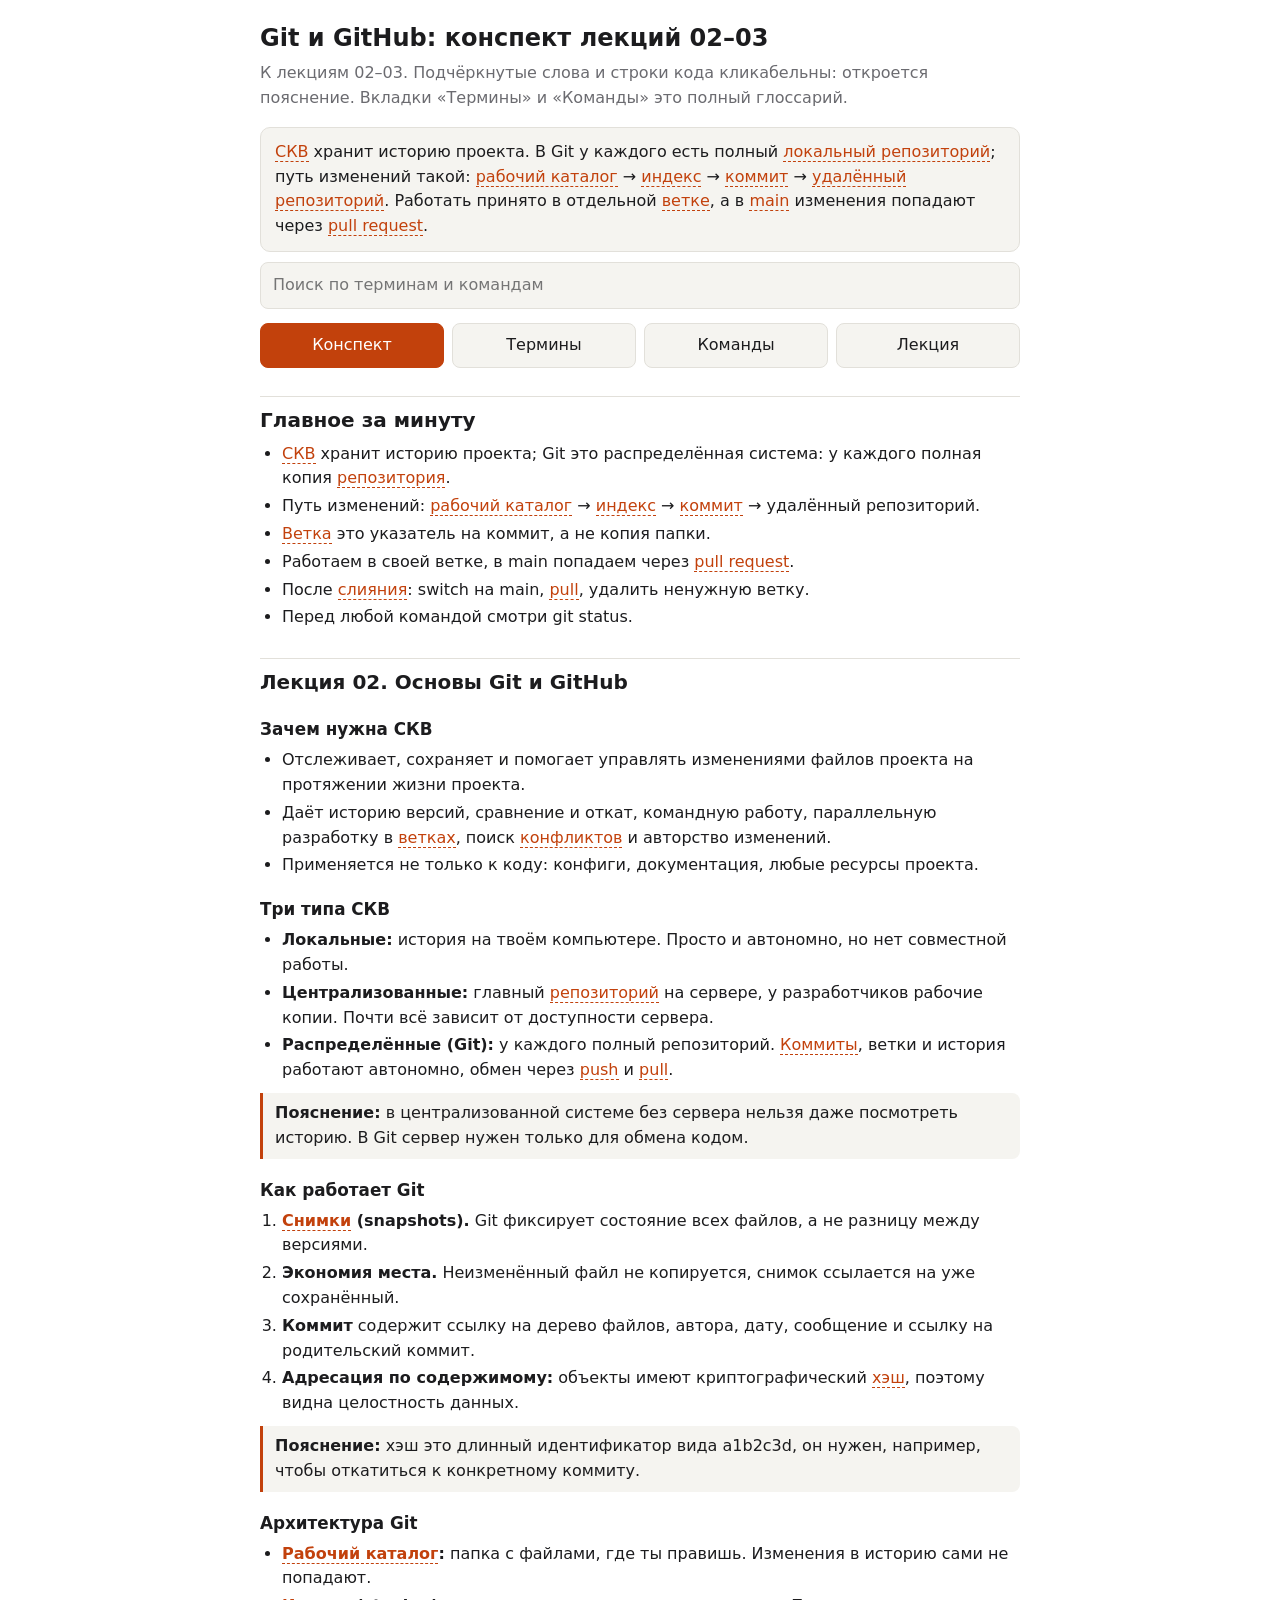
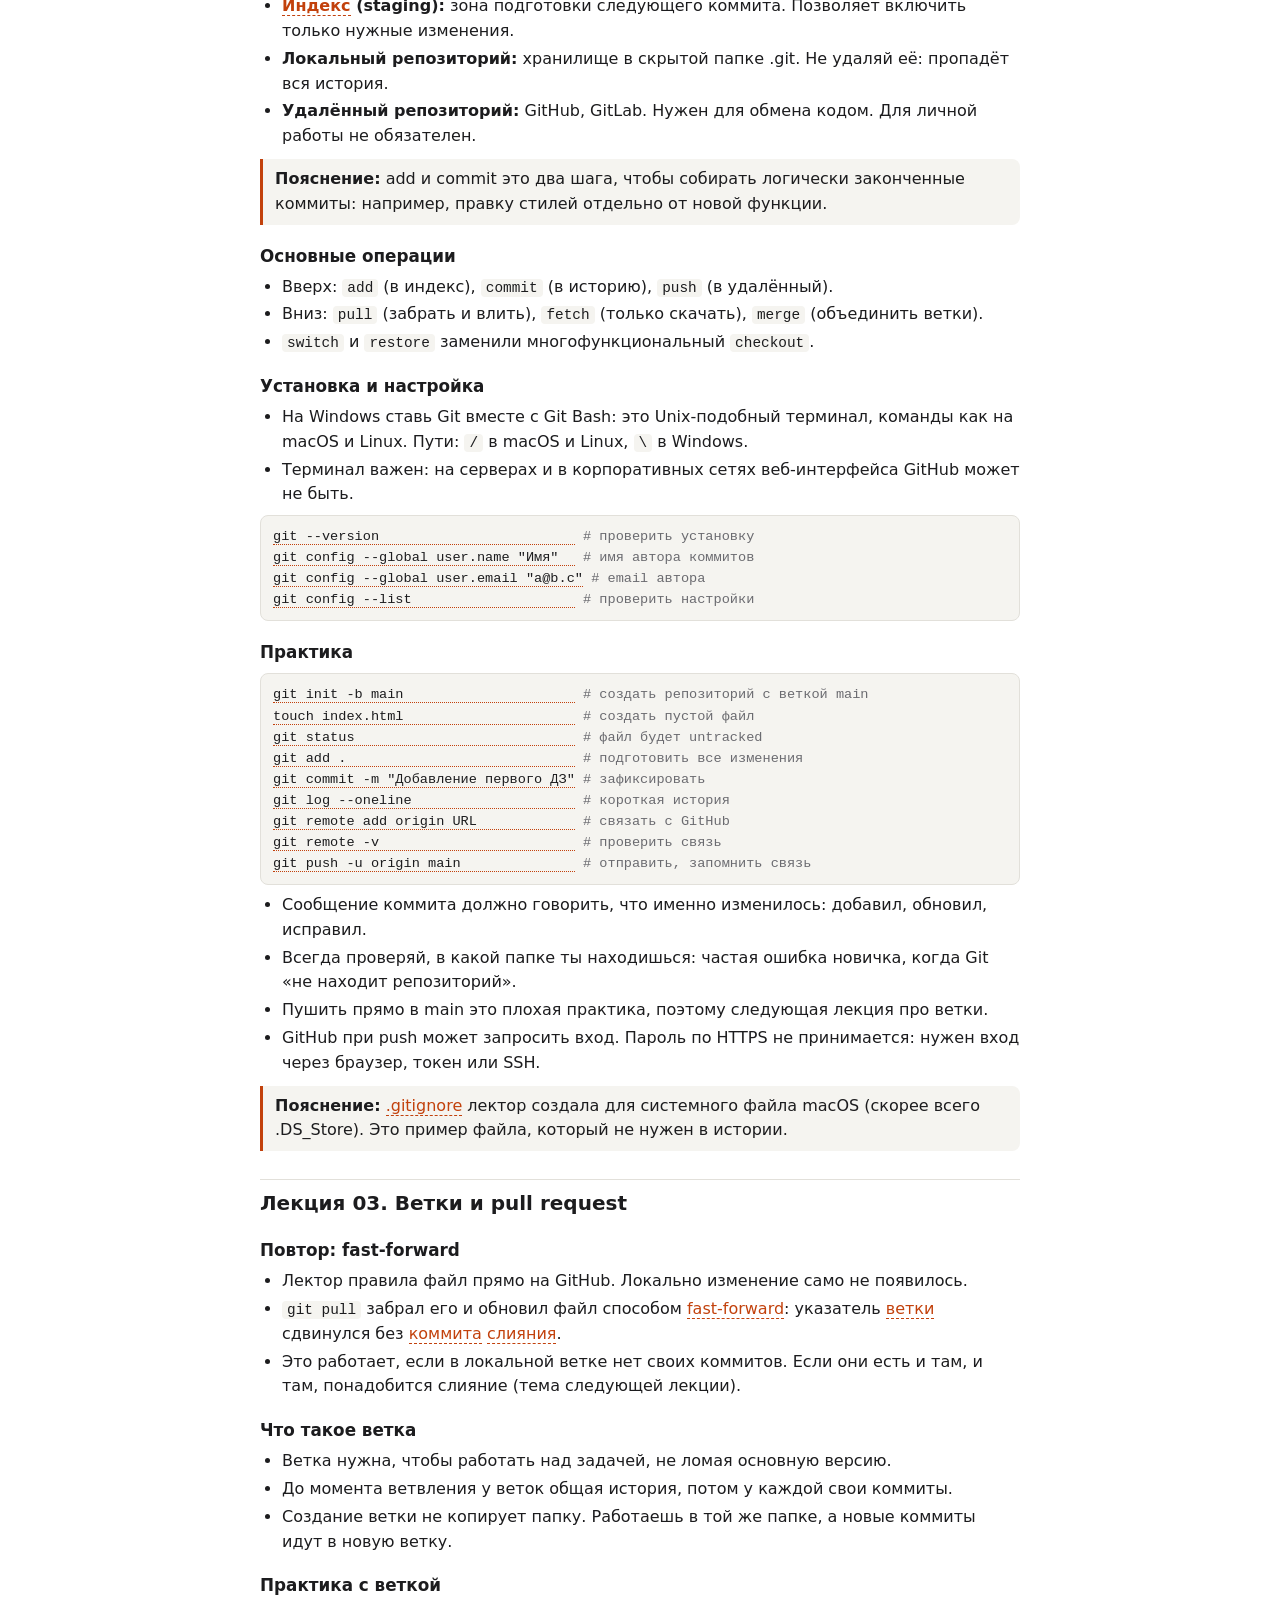
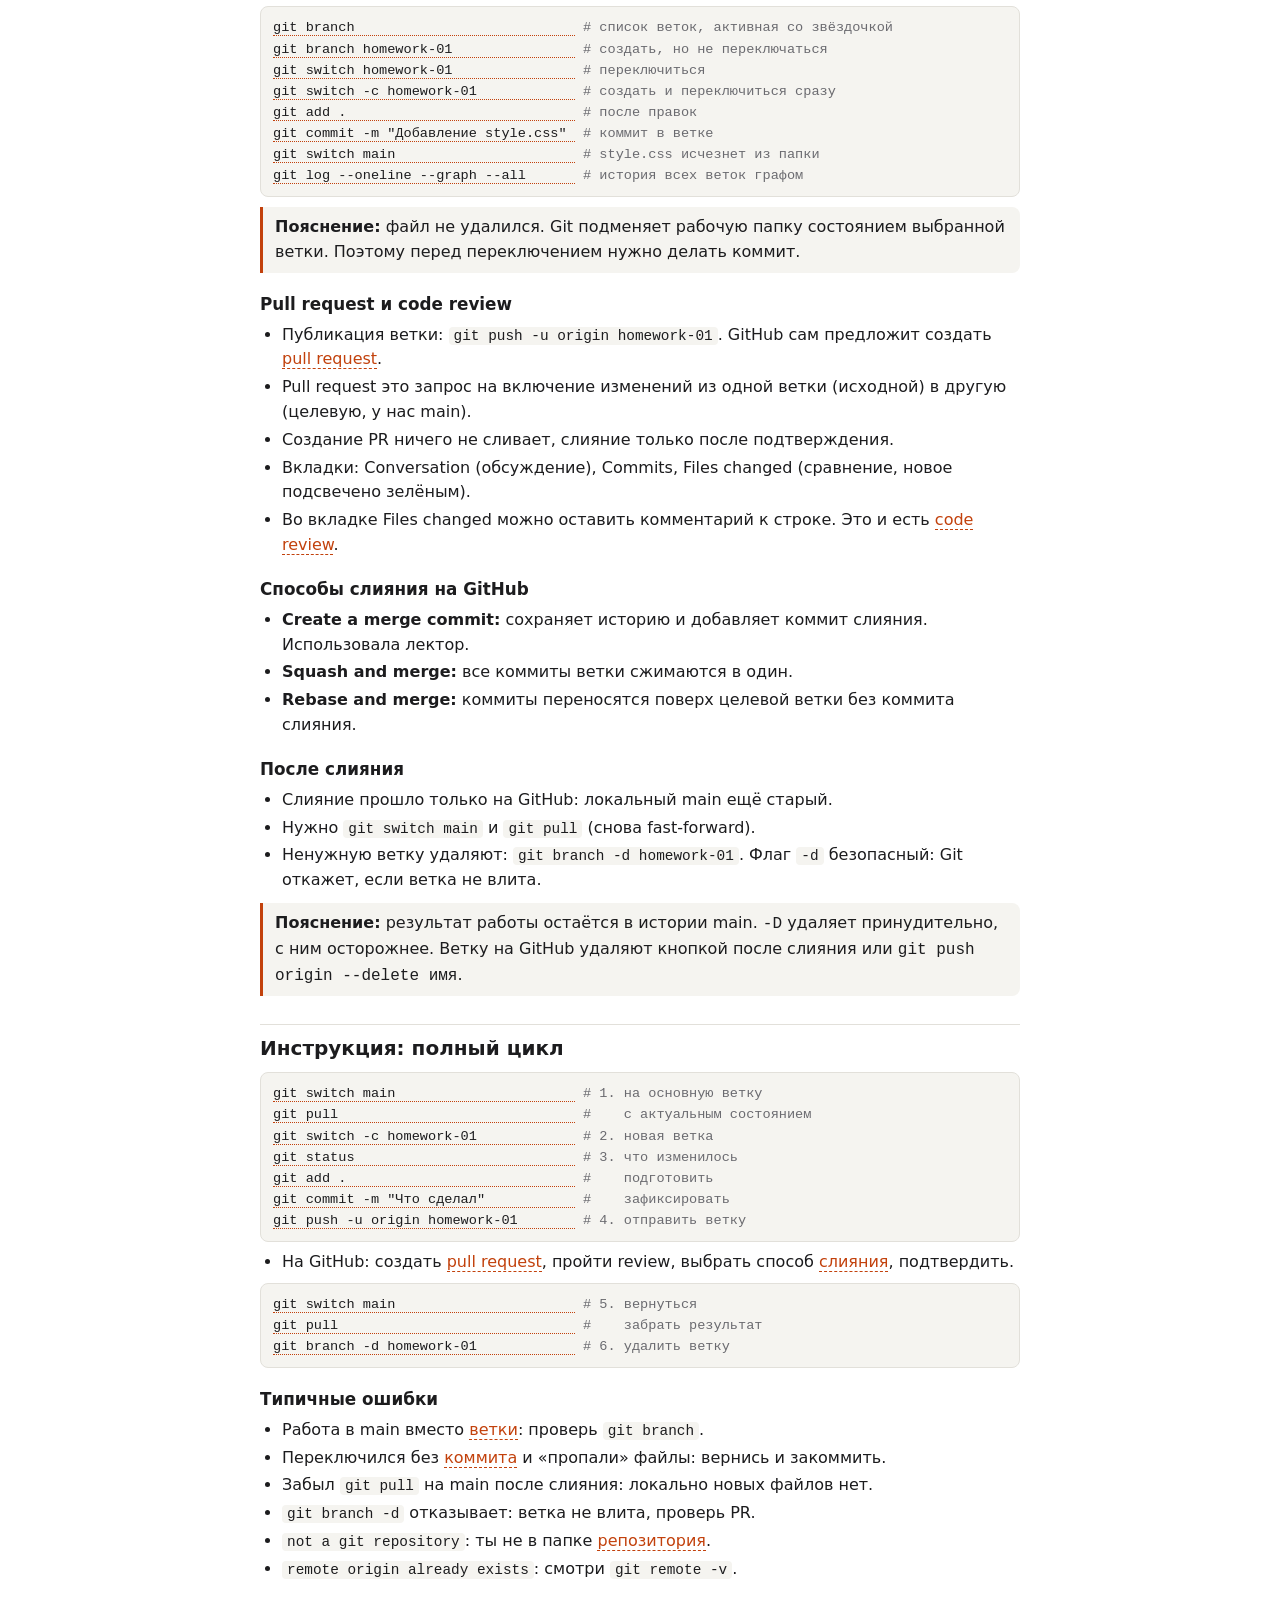
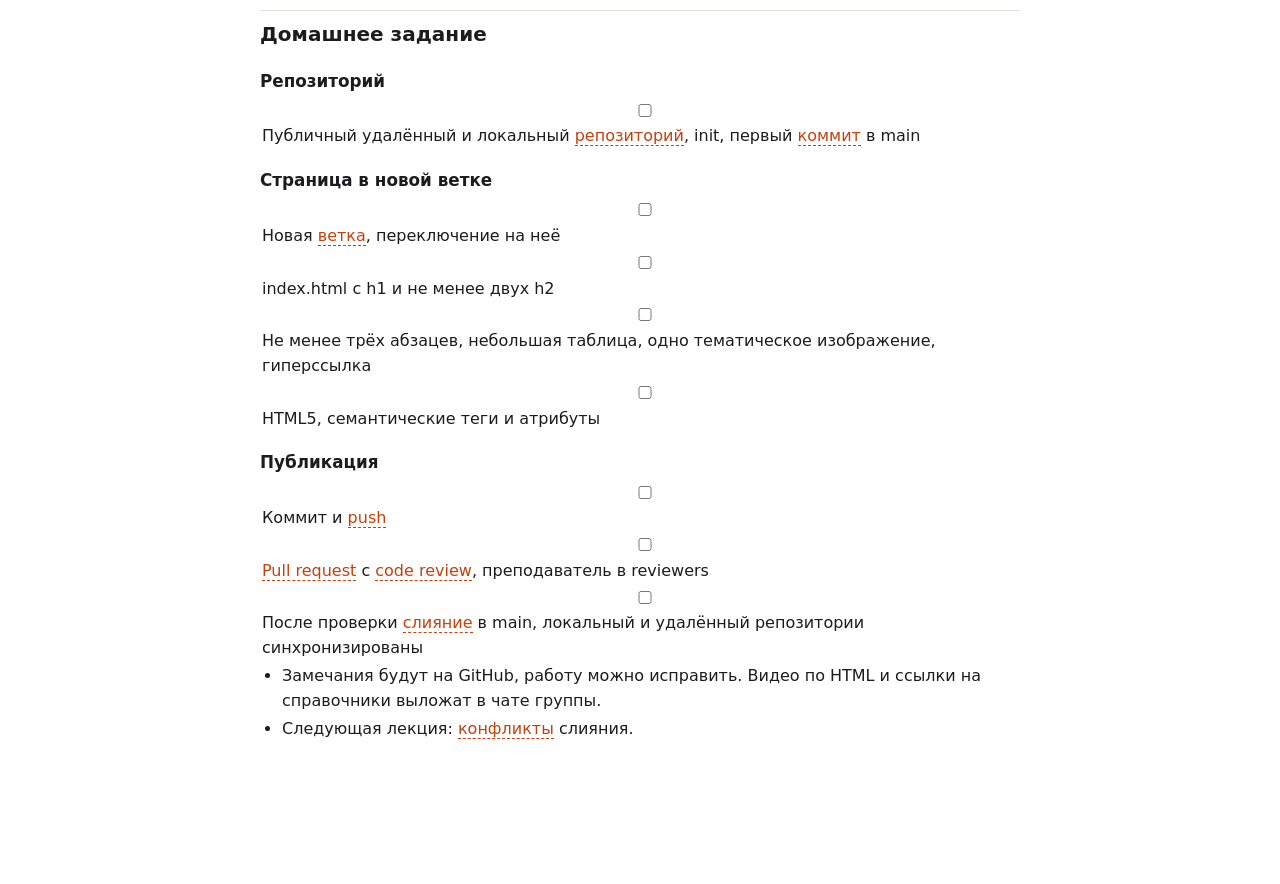
==== Homework_01/page1.html @ 30bbffb7 "Add root index.html for navigation" ====
<!DOCTYPE html>
<html lang="ru"><head><meta charset="utf-8">
<meta name="viewport" content="width=device-width, initial-scale=1, viewport-fit=cover">
<title>Git и GitHub: конспект лекций 02–03</title>
<style>
:root{--bg:#fff;--fg:#1c1c1e;--mu:#6b6b70;--ac:#c2410c;--cd:#f5f4f0;--bd:#e2e0da;color-scheme:light;box-sizing:border-box;padding-top:env(safe-area-inset-top,0px);padding-bottom:env(safe-area-inset-bottom,0px)}
@media(prefers-color-scheme:dark){:root:not([data-theme="light"]){--bg:#1b1b1d;--fg:#ececec;--mu:#9a9aa0;--ac:#fb923c;--cd:#26262a;--bd:#3a3a40;color-scheme:dark}}
:root[data-theme="dark"]{--bg:#1b1b1d;--fg:#ececec;--mu:#9a9aa0;--ac:#fb923c;--cd:#26262a;--bd:#3a3a40;color-scheme:dark}
html{scroll-padding-top:env(safe-area-inset-top,0px)}
body{margin:0;background:var(--bg);color:var(--fg);font:16px/1.55 system-ui,-apple-system,"Segoe UI",Roboto,sans-serif}
main{max-width:760px;margin:0 auto;padding:20px 16px 140px}
h1{font-size:1.5rem;margin:0 0 4px}
.sub{color:var(--mu);margin:0 0 16px}
input{width:100%;box-sizing:border-box;padding:10px 12px;border:1px solid var(--bd);border-radius:8px;background:var(--cd);color:var(--fg);font:inherit}
.tabs{display:flex;gap:8px;margin:14px 0}
.tabs button{flex:1;padding:9px;border:1px solid var(--bd);border-radius:8px;background:var(--cd);color:var(--fg);font:inherit;cursor:pointer}
.tabs button.on{background:var(--ac);color:#fff;border-color:var(--ac)}
.t{color:var(--ac);border-bottom:1px dashed var(--ac);cursor:pointer}
.card{background:var(--cd);border:1px solid var(--bd);border-radius:10px;padding:12px 14px;margin:10px 0}
.card h3{margin:0 0 2px;font-size:1rem}
.alt{color:var(--mu);font-size:.85rem}
code,.cmd{font-family:ui-monospace,Menlo,Consolas,monospace}
.cmd{display:block;font-size:.92rem;cursor:pointer;overflow-x:auto;white-space:nowrap}
.bd{margin:8px 0 0;padding:0;list-style:none;font-size:.9rem}
.bd li{padding:2px 0}.bd code{color:var(--ac);font-weight:600}
.chip{display:inline-block;margin:6px 6px 0 0;padding:2px 10px;border:1px solid var(--bd);border-radius:99px;font-size:.85rem;cursor:pointer;background:var(--bg)}
#pop{position:fixed;left:0;right:0;bottom:0;background:var(--cd);border-top:2px solid var(--ac);padding:14px 16px calc(16px + env(safe-area-inset-bottom,0px));max-height:55vh;overflow:auto;box-shadow:0 -6px 24px rgba(0,0,0,.18)}
#pop>div{max-width:760px;margin:0 auto}
#pop[hidden]{display:none}
#x{float:right;border:0;background:none;color:var(--mu);font-size:1.4rem;cursor:pointer}
.hide{display:none}
.toc{display:flex;flex-wrap:wrap;gap:6px;margin:10px 0}.toc .chip{margin:0}.srcn{color:var(--mu);font-size:.9rem}#s3 p{margin:8px 0}
.sec{font-size:1.25rem;margin:28px 0 6px;padding-top:8px;border-top:1px solid var(--bd)}
#s0 h3{font-size:1.05rem;margin:18px 0 4px}
pre{background:var(--cd);border:1px solid var(--bd);border-radius:8px;padding:10px 12px;overflow-x:auto;font-size:.85rem;line-height:1.55;margin:8px 0}
.ln{cursor:pointer;border-bottom:1px dotted var(--ac)}.cm{color:var(--mu)}
.note{border-left:3px solid var(--ac);background:var(--cd);padding:8px 12px;margin:10px 0;border-radius:0 8px 8px 0}
#s0 ul,#s0 ol{padding-left:22px;margin:6px 0}#s0 li{margin:3px 0}#s0 li.ck{list-style:none;margin-left:-20px}
#s0 p code,#s0 li code{background:var(--cd);padding:1px 5px;border-radius:4px;font-size:.9em}
</style></head><body><main>
<h1>Git и GitHub: конспект лекций 02–03</h1>
<p class="sub">К лекциям 02–03. Подчёркнутые слова и строки кода кликабельны: откроется пояснение. Вкладки «Термины» и «Команды» это полный глоссарий.</p>
<div class="card" id="intro"></div>
<input id="q" type="search" placeholder="Поиск по терминам и командам">
<div class="tabs"><button id="b0" class="on">Конспект</button><button id="b1">Термины</button><button id="b2">Команды</button><button id="b3">Лекция</button></div>
<section id="s0"></section><section id="s1" class="hide"></section><section id="s2" class="hide"></section><section id="s3" class="hide"></section>
</main>
<aside id="pop" hidden><div><button id="x" aria-label="Закрыть">×</button><div id="pc"></div></div></aside>
<script type="text/plain" id="doc">
# Главное за минуту
- СКВ хранит историю проекта; Git это распределённая система: у каждого полная копия репозитория.
- Путь изменений: рабочий каталог → индекс → коммит → удалённый репозиторий.
- Ветка это указатель на коммит, а не копия папки.
- Работаем в своей ветке, в main попадаем через pull request.
- После слияния: switch на main, pull, удалить ненужную ветку.
- Перед любой командой смотри git status.

# Лекция 02. Основы Git и GitHub
## Зачем нужна СКВ
- Отслеживает, сохраняет и помогает управлять изменениями файлов проекта на протяжении жизни проекта.
- Даёт историю версий, сравнение и откат, командную работу, параллельную разработку в ветках, поиск конфликтов и авторство изменений.
- Применяется не только к коду: конфиги, документация, любые ресурсы проекта.

## Три типа СКВ
- **Локальные:** история на твоём компьютере. Просто и автономно, но нет совместной работы.
- **Централизованные:** главный репозиторий на сервере, у разработчиков рабочие копии. Почти всё зависит от доступности сервера.
- **Распределённые (Git):** у каждого полный репозиторий. Коммиты, ветки и история работают автономно, обмен через push и pull.

> Пояснение: в централизованной системе без сервера нельзя даже посмотреть историю. В Git сервер нужен только для обмена кодом.

## Как работает Git
1. **Снимки (snapshots).** Git фиксирует состояние всех файлов, а не разницу между версиями.
2. **Экономия места.** Неизменённый файл не копируется, снимок ссылается на уже сохранённый.
3. **Коммит** содержит ссылку на дерево файлов, автора, дату, сообщение и ссылку на родительский коммит.
4. **Адресация по содержимому:** объекты имеют криптографический хэш, поэтому видна целостность данных.

> Пояснение: хэш это длинный идентификатор вида a1b2c3d, он нужен, например, чтобы откатиться к конкретному коммиту.

## Архитектура Git
- **Рабочий каталог:** папка с файлами, где ты правишь. Изменения в историю сами не попадают.
- **Индекс (staging):** зона подготовки следующего коммита. Позволяет включить только нужные изменения.
- **Локальный репозиторий:** хранилище в скрытой папке .git. Не удаляй её: пропадёт вся история.
- **Удалённый репозиторий:** GitHub, GitLab. Нужен для обмена кодом. Для личной работы не обязателен.

> Пояснение: add и commit это два шага, чтобы собирать логически законченные коммиты: например, правку стилей отдельно от новой функции.

## Основные операции
- Вверх: `add` (в индекс), `commit` (в историю), `push` (в удалённый).
- Вниз: `pull` (забрать и влить), `fetch` (только скачать), `merge` (объединить ветки).
- `switch` и `restore` заменили многофункциональный `checkout`.

## Установка и настройка
- На Windows ставь Git вместе с Git Bash: это Unix-подобный терминал, команды как на macOS и Linux. Пути: `/` в macOS и Linux, `\` в Windows.
- Терминал важен: на серверах и в корпоративных сетях веб-интерфейса GitHub может не быть.

```bash
git --version                         # проверить установку
git config --global user.name "Имя"   # имя автора коммитов
git config --global user.email "a@b.c" # email автора
git config --list                     # проверить настройки
```

## Практика
```bash
git init -b main                      # создать репозиторий с веткой main
touch index.html                      # создать пустой файл
git status                            # файл будет untracked
git add .                             # подготовить все изменения
git commit -m "Добавление первого ДЗ" # зафиксировать
git log --oneline                     # короткая история
git remote add origin URL             # связать с GitHub
git remote -v                         # проверить связь
git push -u origin main               # отправить, запомнить связь
```
- Сообщение коммита должно говорить, что именно изменилось: добавил, обновил, исправил.
- Всегда проверяй, в какой папке ты находишься: частая ошибка новичка, когда Git «не находит репозиторий».
- Пушить прямо в main это плохая практика, поэтому следующая лекция про ветки.
- GitHub при push может запросить вход. Пароль по HTTPS не принимается: нужен вход через браузер, токен или SSH.

> Пояснение: .gitignore лектор создала для системного файла macOS (скорее всего .DS_Store). Это пример файла, который не нужен в истории.

# Лекция 03. Ветки и pull request
## Повтор: fast-forward
- Лектор правила файл прямо на GitHub. Локально изменение само не появилось.
- `git pull` забрал его и обновил файл способом fast-forward: указатель ветки сдвинулся без коммита слияния.
- Это работает, если в локальной ветке нет своих коммитов. Если они есть и там, и там, понадобится слияние (тема следующей лекции).

## Что такое ветка
- Ветка нужна, чтобы работать над задачей, не ломая основную версию.
- До момента ветвления у веток общая история, потом у каждой свои коммиты.
- Создание ветки не копирует папку. Работаешь в той же папке, а новые коммиты идут в новую ветку.

## Практика с веткой
```bash
git branch                            # список веток, активная со звёздочкой
git branch homework-01                # создать, но не переключаться
git switch homework-01                # переключиться
git switch -c homework-01             # создать и переключиться сразу
git add .                             # после правок
git commit -m "Добавление style.css"  # коммит в ветке
git switch main                       # style.css исчезнет из папки
git log --oneline --graph --all       # история всех веток графом
```
> Пояснение: файл не удалился. Git подменяет рабочую папку состоянием выбранной ветки. Поэтому перед переключением нужно делать коммит.

## Pull request и code review
- Публикация ветки: `git push -u origin homework-01`. GitHub сам предложит создать pull request.
- Pull request это запрос на включение изменений из одной ветки (исходной) в другую (целевую, у нас main).
- Создание PR ничего не сливает, слияние только после подтверждения.
- Вкладки: Conversation (обсуждение), Commits, Files changed (сравнение, новое подсвечено зелёным).
- Во вкладке Files changed можно оставить комментарий к строке. Это и есть code review.

## Способы слияния на GitHub
- **Create a merge commit:** сохраняет историю и добавляет коммит слияния. Использовала лектор.
- **Squash and merge:** все коммиты ветки сжимаются в один.
- **Rebase and merge:** коммиты переносятся поверх целевой ветки без коммита слияния.

## После слияния
- Слияние прошло только на GitHub: локальный main ещё старый.
- Нужно `git switch main` и `git pull` (снова fast-forward).
- Ненужную ветку удаляют: `git branch -d homework-01`. Флаг `-d` безопасный: Git откажет, если ветка не влита.

> Пояснение: результат работы остаётся в истории main. `-D` удаляет принудительно, с ним осторожнее. Ветку на GitHub удаляют кнопкой после слияния или `git push origin --delete имя`.

# Инструкция: полный цикл
```bash
git switch main                       # 1. на основную ветку
git pull                              #    с актуальным состоянием
git switch -c homework-01             # 2. новая ветка
git status                            # 3. что изменилось
git add .                             #    подготовить
git commit -m "Что сделал"            #    зафиксировать
git push -u origin homework-01        # 4. отправить ветку
```
- На GitHub: создать pull request, пройти review, выбрать способ слияния, подтвердить.
```bash
git switch main                       # 5. вернуться
git pull                              #    забрать результат
git branch -d homework-01             # 6. удалить ветку
```
## Типичные ошибки
- Работа в main вместо ветки: проверь `git branch`.
- Переключился без коммита и «пропали» файлы: вернись и закоммить.
- Забыл `git pull` на main после слияния: локально новых файлов нет.
- `git branch -d` отказывает: ветка не влита, проверь PR.
- `not a git repository`: ты не в папке репозитория.
- `remote origin already exists`: смотри `git remote -v`.

# Домашнее задание
## Репозиторий
- [ ] Публичный удалённый и локальный репозиторий, init, первый коммит в main
## Страница в новой ветке
- [ ] Новая ветка, переключение на неё
- [ ] index.html с h1 и не менее двух h2
- [ ] Не менее трёх абзацев, небольшая таблица, одно тематическое изображение, гиперссылка
- [ ] HTML5, семантические теги и атрибуты
## Публикация
- [ ] Коммит и push
- [ ] Pull request с code review, преподаватель в reviewers
- [ ] После проверки слияние в main, локальный и удалённый репозитории синхронизированы
- Замечания будут на GitHub, работу можно исправить. Видео по HTML и ссылки на справочники выложат в чате группы.
- Следующая лекция: конфликты слияния.
</script>
<script type="text/plain" id="lec">
# ▶ Лекція 02 · Основи Git та GitHub
# Вступ: про що лекція

Добре, так тому, щоб не було в нас проблем, так будемо працювати в такому форматі. А ще раз всім добрий вечір тема, сьогоднішнього нашого заняття це. Система, контролю версій, це дуже важливе питання яке дасть, нам можливість далі рухатися по нашому курсу, і здавати домашнє завдання взагалі розуміти. Як побудована, така таке питання такий момент як розподілена робота?

Особливо, в проекті коли у нас много розробників, коли працює ціла команда, яким чином код? Кодова, база яка створюється під час розробки, проєкта яким чином, можна до неї доступитися, яким чином, можна внести свої правки, і об'єднати їх з загальним проектом. Тобто сьогодні саме така тема, і відразу хочу сказати, що цю тему я розділила. На 2 частини тобто перша, частина сьогодні ми поговоримо про базові такі команди роботи з ми будемо працювати з вами я буду працювати в терміналі тобто ми будемо говорити з вами про те, що дійсно знати команди завдяки які, ми можемо працювати з Git.

Це дуже важливе питання, давайте, будемо розпочинати спочатку напевно давайте ми визначимо з.

# Що таке система контролю версій

Вами, що ж саме таке система контролю версій і ми. Повинні розуміти що система контролю версії це дійсно потужна. Система яка призначена для відстеження збереження керування змінами в файлах проекту протягом його життєвого циклу. Ми повинні розуміти що саме система контролю версій дійсно забезпечує ведення історії версій вона забезпечує ідентифікацію авторів змін, які відбуваються порівняння, відновлення попередніх станів.

Проєкту, також звісно як я, вже сказала підтримую паралельну розробку і об'єднання змін. Якщо ми говоримо про систему контролю версій то тут нам також потрібно сказати що такі системи, контролю версії застосовуються. Саме для організації роботи з вихідним кодом, також можуть застосовуватися до файлів конфігурації, технічні документації, взагалі, будь-якими ресурсами програмного, проекту, і якщо говорити. Про основні такі можливості систем контролю версії то тут необхідно, сказати, що перше це збереження, історії, відповідно тобто це фіксація, послідовних станів проєкту з можливістю перегляду порівняння відновлення, попередніх версій, також.

Це організація, командної, роботи це відповідно забезпечення одночасно роботи декількох розробників, над спільним проектом. І не малаважним є, можливість узгодження та об'єднання внесених змін, і паралельна. Розробка, це також основна, така можливість коли ми можемо використовувати наші гілки для. Такого незалежного виконання окремих завдань реалізації нових функціональних можливостей, або виправлення помилок так дуже важливим є, виявлення і узгодження ліквідація конфліктів так тобто виявлення, конфліктів коли ми про це говоримо ми розуміємо що бувають, випадки, коли у нас визначені несумісні зміни які, можуть бути, внесені різними розробниками і саме система контролю версія дає.

Нам можливість дає нам механізми такого узгодження щоб позбутися саме таких конфліктів. Також важливим моментом є відстеження авторства тобто відповідно збереження відомості про авторів час внесення змін, їх призначення, що забезпечує фактично можливість аналізу історії розробки. Тобто це такі основні, основні, можливості систем контролю версії на які я, хотіла звернути вашу увагу нам потрібно обов'язково. Розуміти що залежно від способу організації зберігання даних, розташування репозиторів, механізмів взаємодії між розробниками.

# Три типи систем контролю версій

Системи контролю, версії поділяються на 3 таких основних типи це. У нас локальні централізовані і розподілені, і дуже круто? Коротко, яка відмінність між ними для, чого, вони призначені почнемо з саме з локальних систем. Контроля версій це системи в яких історія з мінфайлів зберігається безпосередньо на комп'ютері користувача тобто вони, дозволяють переглядати порівнювати відновлювати, попередні, версії, файлів, без підключення до мережі основними перевагами, звісно є простота, використання.

Автономність, но також є недоліки обмеження тобто до обмежень, і недоліків. Я б віднесла, відсутність вбудованих механізмів синхронізації, змін, і організації, спільної роботи розробників ми. Бачимо, таку, загальну схему а локальної системи контролю версій, так і ми можемо, побачити що історія змін, файлу зберігається в локальній версії так на комп'ютері користувача відповідно кожна версія відображає певний, стан. Файлу а операція чекаут яка також тут позначена дозволяє отримати вибрану версію для подальшої роботи тобто всі операції виконуються локально без звернення, вже до віддаленого сервера наступний тип, це централізовані системи контролю версій це.

Система в яких, основний, репозиторій з історією змін проекту розташований. На центральному сервері розробники працюють з локальними копіями файлів а операції. Керування, версіями, та, передавання, змін виконується вже дійсно взаємодії з серцем і така архітектура забезпечує централізоване зберігання, створює розробки, узгодження, змін керування, доступом користувачів, основним обмеженням. Я, б, сказала є, те що є така залежність більшості операцій від доступності сервера до мережевого з'єднання.

А якщо ми подивимося на схему, яка відображає саме централізовану систему контролю версій. То тут ми можемо побачити що в нас є центральний сервер, який зберігає репозиторій, історію змін проекту. А розробники працюють із локальними робочими копіями файлів операція яку ми бачимо, вона, передає зафіксовані. Зміни до центрального репозиторію а друга операція забезпечує отримання актуальної зміни сервера.

Таким чином, синхронізація роботи учасників здійснюється через єдиний, такий центральний репозиторій. І розподілені системи контролю версії, на яких, ми будемо зосереджуватися з вами це знов таки, система в. Яких, кожен розробник, таку, власну повноцінну копію репозиторія, з файлами проєкту, і історія змі. Така архітектура дозволяє, нам автономно виконувати основні операції, керування, версіями, а саме.

Це у нас фіксування змін, створення, гілок, гілки, перегляд історії, відновлювання, попередніх, станів нашого, проекту для організації такої розробки. Репозиторії вони синхронізуються з віддаленими, забезпечує, відповідно обмін та об'єднання змін між учасниками. І такими прикладами ви бачите є, дід про яким якраз ми будемо з вами сьогодні говорити. І знов якщо ми повертаємося до схеми яка відображена саме на слайді то тут саме представлена архітектура розподілена тема контролю версій.

Де кожен, розробник, локальний репозиторій з історією змін і робочу копію файлів проекту операції, які тут також позначені, це операція коміт вона. Виконує, локальну, фіксацію змін операція, пуш передає каміти до віддаленого репозиторію а. Пул, відповідно утримає та інтегрує зміни з ними, і. Така модель дійсно забезпечує, автономну роботу розробників і синхронізацію результатів через спільний, репозиторія що є основною такою перевагою.

І розподілені, саме системи контролю версій, дійсно набули такого широкого застосування в сучасній розробці завдяки можливості такої незалежної локальної роботи, і ефективної синхронізації змін між учасниками проекту і.

# Git: принципи роботи, знімки і коміти

Як я вже сказала найбільш популярною є, саме дід і принципи функціонування архітектуру. Якраз наша задача з вами сьогодні розглянути давайте розпочнемо з вами саме з принципів роботи а потім перейдемо, вже до архітектури чому. Тому, що коли ми будемо говорити про архітектуру ми будемо з вами вже застосовувати розуміння принципів роботи. Рухаємося далі як ви вже зрозуміли що Git це.

Дійсно розподілена система контролю версій і вона призначена для відстеження змін в файлах проекту організації спільної роботи збереження, історії, розробки, і. Фактично в основі, роботи, Git дійсно лежить модель знімків стану проекту тобто снапшотіс тобто дід у нас фіксує стан проекту там на певний момент. Часу знімок, снапшот, відповідно це таке представлення стану, файлів. І каталогів проекту які, підготовлені для подальшого збереження в історії версії кожен такий снапшот дозволяє відтворити відповідний стан проекту незалежно від подальшої змі тобто для для оптимізації.

Використання сховища, Git повторно використовує раніше збереження об'єкти, файлів вміст, яких, не змінився тобто ключовий момент, є, те що саме ми будемо використовувати Git. Буде, використовувати якщо зміст файлів не змінився, то відповідно вони не потраплять, не буде створюватися відповідно новий об'єкт а буде посилатися на той об'єкт, який залишився незмінним. І таким чином, формування, такого нового знімка воно не потребує дублювання всіх файлів проекту давайте, подивимося розберемо з вами такий приклад який ми тут бачимо у нас є. 3, таких снапшоти і фактично ми можемо, бачити перший все-таки початковий стан коли у нас було 3 файла індекс HTML на певному.

Етапі розробки проекту в нас відбулися, не тільки, файлі індекс, HTML і відповідно оскільки, файл був змінений у нас вже створено відповідний, зафіксовані, відповідні зміни, у нас створена снепшот 2 і зверніть будь ласка увагу що оскільки, зміни відбулися тільки в індекс HTML то саме цей файл буде додано буде додано до оновленого стану нашого проекту файли стайл djs вот скільки оновлень не, відбулося змін не відбулося? То відповідно і посилання які відбуваються саме в снапшуті другом. Будуть посилатися на ті ж самі файли які, в яких зміни не відбулися і це. Дійсно дає можливість не дублювати дані які містяться в незмінених файлах.

І ми бачимо що в третьому, вже відбулися знов зміни і в індексі і додатково в і це означає що відповідно до цього, снапшоту, будуть додатково збережені як додаткові об'єкти. Оновлені, не оновлені нові об'єкти саме для індексу, а. Файл, стай цс оскільки, зміни не відбулися то він, залишається без змін і посилається той самий файл який було збережено і зафіксовано раніше тобто тут. Саме така логіка звісно спрощена, логіка роботи з нашими для, збереження знімка, в історії, Git, створюється відповідно коміт тобто це такий запис, який фіксує певний стан проєкта і він містить зазвичай метадані необхідні для ідентифікації коміта кожен.

Коміт, містить посилання на дерево файлі відповідного стану проєкта. Також інформацію про автора, дату створення, повідомлення, з описом, змін, та посилання на батьківську або комітек тобто саме таким чином, саме для організації. Зберігання даних, Git використовує механізм адресації за вмістом, тобто об'єкти ідентифікуються за криптографічними хешами що дійсно дозволяє, встановлювати зв'язки між збереженими даними та перевіряти їх цілісність, послідовність саме. Взаємопов'язаних камітів формує історію розвитку проекту яку ми з вами до речі.

Сьогодні побачимо, коли вже будемо створювати наші віддалені, репозиторії. І наші локальна репозиторія саме завдяки цьому Git забезпечує можливість порівняння версій він знов, таки. Забезпечує аналіз внесених змін, і за необхідністю відновлення попередніх попередніх станів, тобто саме таким чином. Архітектура, Git, передбачає такий розподіл процесів редагування, файлу, підготовки, змін збереження, історії, версії, і далі синхронізація.

Між розробниками, відповідно до розташування даних і характеру, тих операцій які, виконуються розрізняють, локальні, і віддалене середовище ми бачимо також.

# Архітектура Git: локальне і віддалене середовище

На схемі тобто локальне середовище воно охоплює компоненти, Git, які розташовані саме на комп'ютері розробника. Воно саме забезпечує виконання основних операцій керування версіями без фактично необхідного постійного підключення, підключення, до мережі. І як ми бачимо, до його складу, входять 3 компоненти це робоча робочий каталог. Це у нас область індексації, це локальна репозиторія, і дуже коротко по, кожному, з тих з.

Цих компонентів, тобто робочий каталог це фактично частина файлової системи. Комп'ютера в якій, розміщуються файли поточної версії проекту саме тут ми будемо створювати редагувати видаляти наші, файли так за допомогою або середовища розробки, або редактора вихідного, коду, і зміни, які внесені, до робочого, та каталогу не включаються, автоматично, до історії це також. Я буду акцентувати на цьому вашу увагу для, їх фіксації необхідно буде виконувати спеціальні відповідні операції друга. Це у нас область індексації то це така проміжна, структура Git, яка призначена для підготовки вмісту наступного коміту, саме вона дозволяє визначити, які саме зміни, необхідно включити до чергової, версії проекту використання області індексації дійсно забезпечує можливість формування таких логічно завершених комітів, без необхідності одночасної фіксації всіх змін робочого, каталогу.

І третій, третя складова, це локальна репозиторія це сховище Git. На комп'ютері розробника, яке містить, об'єкти систему, контролю версії. Історію, комітів, посилання на гілки, і відповідно службову, інформацію в звичайному репозиторії Git ці дані зберігаються. В прихованому каталозі крапка Git який розташований в кореневому каталозі нашого проєкту, ми сьогодні, це побачимо з вами наявність, такого повноцінного локального репозиторію дозволяє незалежно.

Від віддаленого сервера, фіксувати зміни, переглядати історію, створювати гілки, оновлювати попередній стану проєкту, тобто повноцінно працювати. З версіями, нашої, нашого проекту окремим елементом, такої, структури є віддалене середовище віддалене репозиторій, це вже. Репозиторій Git, який доступний, через мережу та призначений для обміну змінами між розробниками. Дійсно він, може розміщуватися на власному наприклад, сервері, організації це.

Може бути спеціалізована платформа наприклад, така як GitHub, гітллаб, або наприклад, і тут треба розуміти, що віддалена репозиторій забезпечує такий спільний доступ до історії проєкту синхронізацію, комітів організацію, командної розробки. Водночас, його, наявність дійсно не є обов'язковою умовою взагалі використання, Git оскільки, ми чітко розуміємо структуру архітектуру нашого. Наших, локальних, і віддалених, середовищ тому фактично ми можемо просто самі для себе створити локальний такий репозиторій користуватися. Їм, і не, обов'язково наявність віддаленого репозиторію, ух мене чутно.

Будь, ласка, підкажіть, мене, чутно, у мене, просто був дякую. Був бросок брав сук, електроенергії, ми розуміємо, повторю, що ми розуміємо. З вами, про те, що ми можемо взагалі самі для себе. Створити таке локальна репозиторія використовувати, ті ж самі команди, які ми використовували з вами, взагалі, при, роботі згід і знов таки для зберігання нашого проекту.

Для, зберігання історія наших комітів, можливості отримати попередню версію нашого проекту. Якщо дійсно щось, пішло, не так і нам потрібно, повернутися. До якоїсь попередньої працюючої версії, ми можемо все робити в локальному репозиторії нам для. Цього, не обов'язково використовувати, відповідно віддалене репозиторії віддалене репозиторій, ще раз потрібен для того, щоб можна, було обмінюватися кодовою базою з іншими розробниками тобто для такої колаборації для спільної роботи тобто.

Саме і давайте, подивимося, на основні операції тобто як я сказала сьогодні. Ми з вами тільки розпочинаємо знайомство так з ми. Сьогодні, поговоримо про базові стандартні операції але такі кейси, які, дійсно більш практичні, які, зустрічаються в повсякденній розробці які, говорять, і покажуть нам яким чином, розв'язуються конфлікт, які можуть виникнути як запобігти таким конфліктам. Тобто це буде вже тема нашого наступного заняття у вівторок.

І давайте, по, основних операціях зараз проговоримо, то як ми. Вже розуміємо що робота, з Git передбачає переміщення синхронізацію даних між компонентами локального і віддаленого середовища.

# Основні операції та команди

І залежно вже від призначення то операцію, яку, необхідно виконати можна відокремити, висхідний, потік або публікацію і складний, потік тобто синхронізацію, та навігацію, тобто дійсно висхідний потік він. Пов'язано з з підготовкою та публікацією змін а зворотній, потік, дійсно охоплює таке утримання оновлень, та. Вже роботу з історією, проєкта, і висхідний потік відображає саме послідовність операцій від. Редагування, файлів в робочому, каталозі до передавання, зафіксованих змін вже у віддалений репозиторії, наприклад, віта дд це.

Підготовка змін до фіксації команда, додає вибраних зміст файлів із робочого каталогу до області індексації пам'ятаймостей. Таким чином, відбувається формування набору змін для наступного каніку, це вже фіксація змін. Саме в локальному, репозиторію, команда створює коміт на основі підготовленого стану проєкту і при, цьому зберігає відповідний знімок і метадані. Вже в локальній історії самого гітару Git push це передавання, змін, до.

Віддаленого репозиторію, команда передає необхідні локальні об'єкти Git, та оновлює відповідні посилання у віддаленому репозиторії і таким, чином забезпечує, публікацію результатів роботи таким. Чином, ми можемо спочатку сформувати, зміни локально зафіксувати, їх у вигляді камітів і. Лише тільки, після цього можемо передати до віддаленого репозиторію якщо ми говоримо про зворотній потік то він охоплює отримання змін із віддаленого репозиторію та вже їх інтеграцію в локальну. Історію, тобто окремі команди також можуть забезпечувати перемикання між гілками.

Об'єднання результатів паралельної розробки, і до таких операцій можна віднести тут до речі їх, і немає деяких. Такий малюночок, а дивіться, така дуже цікава git-пул, ми бачимо, git-пул це таке отримання, та інтеграція, віддалених змін тобто команда утримує зміни. З віддаленого репозиторії інтегрує в поточну локальну гілку шляхом злиття, тобто виконання або перебазування і. Це у нас є така команда, вже залежно від тих налаштувань які відбуваються, але є.

Ще така команда це отримання, даних з віддаленого репозиторію коли команда дозволяє, завантажувати нові коміти, оновлювати відомості, про віддалені гілки вже без автоматичного включення отриманих змін до поточної локальної локальної гілки тобто ми будемо. Більш детальніше, про це говорити вже на наступному занятті. Годину наших занять неможливо, в годину, неможливо, вмістити таку складну роботу саме з Git. І ми бачимо, тут є, Git, чекаут це вже перемикання між гілками та відновлення файлів так команда дійсно дозволяє.

Нам перейти, до іншої гілки, або до вибраного коміту. Оновити відповідний стан робочого каталогу і ця команда, також підтримує відновлення файлів із визначеного стану репозиторів. І в сучасних версіях Git, саме для, цих, завдань дійсно передбачені такі спеціалізовані команди які ми будемо, про які, ми будемо з вами говорити. Це Git світ чи Git, рестор, які чітко розділяють відповідні, операції також ми.

Бачимо з вами на нашому наші люстрації і гітмарч. Це об'єднання зміни з різних гілок, тобто команда, інтегрує зміни зазначеної, гілки з поточною, і таким, чином? З печі об', результатів паралельної паралельної розробки, тобто таким чином, ми. Познайомилися з вами з базовими, такими командами але, дійсно.

Коли ми працюємо з Git, коли ми працюємо з. Віддаленим репозиторіям з GitHub, наприклад, то тут є дуже багато тонкощів тонкощів і нюансів, які потрібно знати потрібно розуміти тому. Наша задача якраз розглянути, певні, такі кейси від простих до складних і для того щоб, у вас формувалася, таке чітке уявлення чітке розуміння. Як ми працюємо над, як ми можемо, працювати з Git Git status?

Гідстату, дуже часто, використовується до речі, ми сьогодні постійно будемо з вами використовувати Git стаж. Також але, ми просто говоримо про такі ключові транзакції про ключові елементи, які дають нам розуміння. От взаємодії різних компонентів архітектури нашого, Git і принципів, робот там взагалі. Якщо подивитися документацію дуже багато, команд, які ми можемо, використовувати які потрібно використовувати.

У кожної команди є багато ще додаткових параметрів параметрів які дають нам можливість, якусь додаткову або додаткову інформацію, або яких додаткових дій або, певних уточнень стосується до кожної з цих команд тобто тут знов ми. Говоримо про те що ми розглянули такі базові, базові, команди, такі ключові, транзакції ключові, ключові, дії які ми можемо, відповідно з вами з вами. Виконати, і давайте, вже оскільки ми розібрали такі базові базові можливості я думаю. Що отримали, там перше таке уявлення про те що про його ключові, елементи архітектури, про, принципи роботи і пам'ятаємо на першому.

Занятті я сказала, про, те що обов'язково наша з вами робота це працювати з документація трішечки. Пізніше я, покажу дуже класна, документація, офіційна документація, по. Git з всіма, командами з поясненнями, з прикладами, то ваша задача якраз, домашня робота буде буде полягати в тому що вам потрібно буде декілька розділів вдома дуже добре.

# Встановлення і налаштування Git

Працювати спробувати різні варіанти цих команд, які ви зустрінете саме в цих двох розділях про які трішки пізніше скажу, давайте, вже перейдемо з вами ух перейдемо з вами до відповідно встановлення налаштування Git. Я не буду показувати, як його, встановлювати, це дуже проста операція. І документація, також є, у мене, він просто встановлений. Вже тому я не буду його перевстановлювати, але нам потрібно зрозуміти що перед початку роботи з Git, відповідно нам потрібно його встановити, і не тільки встановити, але ще й виконати.

Такі початкові, налаштування, так то звісно конфігурація, самого, Git передбачає визначення певних параметрів, які використовується саме під час створення комітів, зокрема, цей ім'я електронна, адреса автора. Змін, тому, коли ми вже встановимо Git, то нам необхідно, буде виконати певну таку процедуру бачити. Третій пункт і не, забути про це тому що дійсно це такий є важливий момент але. На що я хотіла б відразу звернути вашу увагу я б.

Хотіла звернути вашу увагу на документацію про яку я, говорила, до. Речі документація, вона, є посилання, є, в презентації, яку, ви, отримали. І тут нас цікавлять саме в на цьому сайті на цьому ресурсі. Інформаційному нас цікавить декілька моментів, перший момент це відповідно.

Інстал, чому, тому, що тут під кожну версію операційна системи так є своя. Власна є своя власна, свій власний пакет для інсталяції. На що я хочу звернути увагу тобто я, працюю з тому я. У мене своя така історія у багатьох, можливо, є найпоширеніша операційна система.

Напевно це система Windows, то для системи Windows потрібно встановити Git для Windows. Тобто це офіційний пакет, програмного, забезпечення який дійсно забезпечує становлення та використання системи контролю версій Git. Саме вашій операційній, системі, в операційній системі Windows, але тут треба розуміти, що до складу цього пакету входять сам. Git, входить тобто це такий термінал який надає юнікс подібне командне середовище саме Windows і саме його я.

Б рекомендувала вам для роботи з Git тому що ми якраз будемо в основному працювати саме з командами через командний рядок тобто ми будемо, використовувати команди для створення каталогів для ініціалізації нашого репозиторію для того щоб, робити каміти, ми будемо, ми будемо, ми будемо. Виконувати пул тобто ми все, будемо, робити, з вами саме через командний рядок чому, тобто ви можете сказати що єжі, віддалений є репозиторія є така система GitHub і дуже просто користуватися, саме веб-інтерфейсом але я хочу. Сказати що дійсно в професійній, розробці доступ, саме до веб-інтерфейса платформи де розміщено, репозиторій він не завжди. Є доступним або він не завжди є необхідним, тобто розробник.

Який працюють в реальній розробці вони, можуть працювати у віддалених середовищах на серверах взагалі без графічного, інтерфейсу або, наприклад, в корпоративних мережах з обмеженням доступу тому. Саме от володіння командами Git дозволяє там незалежно від графічних інструментів отримувати зміни, аналізувати історію комітів, порівнювати версії файлів працювати, з гілками виконувати, санхронізацію між нашим локальним репозиторіям і віддаленим тому ми будемо. З вами звісно в більшості наших кейсів які ми будемо розглядати ми будемо використовувати саме команди, Git і працювати саме командному рядку то. Я все ж таки б радила вам використовувати для тих у кого, є?

Windows використовувати дітбаш по-перше, чому, ще раз, це такий. Uniкс, подібне командне середовище віндос він, якраз підтримує команди які. Звичні, і для макоз і для Linux тому, все що я, буду показувати ви. Можете повторювати з точністю, як я пишу і використовувати самі такі команди якщо будете використовувати наприклад, або просто Windows тобто або Windows.

Термінал, різниця між командами може бути значною тому, все. Ж таки більш правильним на мою, думку, більш зручним для нас із вами буде саме для тих. Хто працює, в системі Windows використовувати гідбаш а я. Буду, використовувати термінал, який у мене, встановлений, тому що я працюю.

Під макоз, вот, це таке такий відступ був, то. Будь, ласка, з посилання, у вас буде в презентації ви, можете зайти на цей офіційний ресурс завантажити інсталяційний пакет, пакет, встановити відповідно Git. І далі, Git ваш, або щоб хтось, працює з макоз, то будь ласка, будемо, працювати в терміналі це. До речі окрема програма, яка також встановлюється під маркоз, і вона дуже.

З нею, дуже зручно, дуже зручно працювати, тобто саме таким чином. І давайте, тепер рухаємося, і тут також оскільки, я вже зайшла саме сюди то тут є такий розділ льон. І бук, це у нас документація документація щодо нашого гіто. І от вступ і основи, Git, велике прохання, все ж.

Таки, пропрацювати вдома, для того, щоб ми могли далі рухатися тут. Дуже, багато, цікавої, інформації вона, дуже добре структурована, ілюстрована з великою кількістю прикладів і вона дає максимальне розуміння саме роботу з Git. Тому, будь ласка вступ, і основи, Git, це ваше. Домашнє, завдання ми з вами, продовжуємо, так ми зупинилися з вами.

На тому, що ми сказали, що після того, як буде Git вже встановлено, перше, завжди. Зазвичай дія це перевірити, чи дійсно він встановлено на комп'ютері. Для цього ми можемо використовувати відповідну команду, Git, мінус мінус ми можемо спробувати. З вами тобто давайте, я напевно спробу бою збільшити, тому, що на якомусь занятті скаржилися що нічого не було видно і.

Git мінус мінус то ми можемо, просто в командному рядку ввести, відповідну, команду і побачити, якщо він встановлений ви. Отримаєте, відповідне повідомлення номер встановленої версії от, як у мене. 2, 51, якщо гіп не встановлений, або команда не доступна, необхідно. Знов таки виконати інсталяцію, і знов таки, ще раз перевірити, перевірити, чи дійсно він встановлений.

Тут нам потрібно виконати певні налаштування і це налаштування конфігурації імені та email тобто. Тут все чітко зрозуміло, це команда, завдяки, якій, мінус мінус, global вводимо ваше ім'я мінус мінус вводимо, ваш email застосовуємо. Ці, зміни через, Git канфіг мінус мінус ліс агітканфік. Мінус сліз тобто отримаємо, ті, повідомлення, які, які налаштування, нашої конфігурації, які ми встановили і знов таки.

Це потрібно обов'язково перевіряти, чи, дійсно вони встановлені тому що це може бути використана відповідно до в подальшій роботі, і. І давайте, рухаємося, далі, тобто тепер ми говоримо, з вами про наступну наступну нашу частину. Це вже створення нашого репозиторію, та, як ми будемо організовувати роботу, і будь перший з чого.

# Створення віддаленого репозиторію на GitHub

Ми розпочнемо ми розпочнемо зі створення віддаленого репозиторію, з. Git можна працювати через консоль в код, тут нема ніяких питань. Я покажу, вам це і буде у вас відповідна інструкція. Як можна працювати з Git, тому, будь ласка це також у вас буде.

Я прошу вибачення, буквально на одну хвилиночку буквально на одну. Хвилинку, вибачте продовжимо тобто що нам потрібно, зробити, нам потрібно з вами створити на відповідний обліковий запис. Авторизуватися на сайті, і перше з чого ми будемо розпочинати ми будемо створювати з вами наш віддалений репозиторій для створення віддаленого репозиторію. Ми натиснемо відповідний інструмент, створення репозиторію, і тут дуже все легко.

І просто необхідно тільки визначити назву нашого репозиторію це у мене буде, джес, джес фундаменталс фундаменталс JS фундаменталс, фундамента, і можна, додати, дискрипшн тобто певний опис. І у мене прохання, коли ми ви будете робити конфігурацію свого свого репозиторію, ми. Залишаємо його публічним тобто це важливим, є, такий момент що файли та, історію змін можуть переглядати, будь-які користувачі у яких відповідно є, посилання, які знайшли наш з вами репозиторії але є певні обмеження тобто вносити зміни можуть лише, користувачі з відповідними правами але, публічна репозиторія, це дійсно дуже зручна річ особливо в. Нашій роботі щоб ми могли з вами без перешкод без проблем працювати над нашими, спільними проектами для того, щоб можна було зручно фідбеки писати.

І можливо, заглядати, 1, до одного в репозиторії і дивитися як інші розв'язують ті домашні завдання як створюють, проект інші учасники нашої групи тому все ж. Таки бажано, отака рекомендація, в мене, робити, його, робити його публічним. І рівні додавати поки, що ми не будемо, і ми. Не будемо додавати їй тигнор чому тому що ми будемо додавати його знов таки через відповідну команду, і ліцензію також.

Додавати не будемо так тому мінімальні зміні зміни які нам необхідно зробити. Ми з вами вже фактично зробили, тому очікуємо створення репозиторію. І саме так виглядає його, перша сторінка до тих пір, поки ми сюди нічого не додамо до нашого вже віддаленого репозиторію тобто саме таким, чином, нам потрібно звернути увагу що відповідно на цій сторінці у нас є посилання на наш репозиторій і. Воно, нам дійсно знадобиться коли вже ми будемо виконувати таку умовно кажучи прив'язку, нашого локального репозиторія з репозиторіям вже віддаленим тому, можна, його, відразу скопіювати і потім будемо, його з вами використовувати.

І тепер давайте створимо, локальні репозиторії так пам'ятаємо що локальна репозиторія це Git, все, ж таки, репозиторій який розташований. На нашому, комп'ютері, і саме він буде забезпечувати нам зберігання історії змін виконання операцій. Контролю версії вже незалежно від, постійного підключення до гідхапу. Як я, сказала, будемо виконувати використовувати, з вами термінал.

І я буду використовувати відразу буду створювати локальна репозиторія. Саме в папки даунлотс, яка у мене, тут є вже на комп'ютері. Мені дійсно так зручно то ми бачимо, що дійсно ми знаходимося в цій папці тобто ми можемо додатково якщо ви, не знаходитесь саме ці папці ви додатково можете, за, допомогою. Команди, ви можете перейти саме в ту папку, яка є вашою папкою для створення для.

Нашого репозиторія тут я, хотіла б деякі речі проговорити, тому що зараз я буду писати певні команди буду. Їх пояснювати і тут нам потрібно зрозуміти що в у відношенні наприклад Windows той самий і. Термінал, в якому я працюю, звісно от відмінності між Windows macOS дійсно. Вони є, саме в написанні в синтексті цих команд макоз для розділення каталогів використовується прямий слеш ви бачите.

Абсолютні шляхи, вони починаються, з кореневого каталогу який також позначається у нас прямим слешем. А от якщо ми говоримо про систему Windows там традиційно використовується зворотній slash а якщо ми говоримо про абсолютні шляхи, то тут зазвичай вони починаються з літери диска, там наприклад, це. Двокрапка, так зворотній, slash, і далі, тобто тут треба знов брати це брати знов. Таки це до уваги, тобто якщо ви, використовуєте, то тут у вас буде менше проблем саме з написанням або використанням базових команд.

Але якщо ми хочемо знов таки, просто давайте, хоча ми там вже знаходимося але давайте ще. Раз, покажу тобто якщо нам потрібно, перейти, до в якому ми плануємо розмістити наш репозиторій. Наш проєкт або наші, домашні завдання то командочка якраз це. У мене буде, у мене, буде даунлод, у вас.

Може бути, інший інший якийсь, то інша якась, папка, то ми можемо перейти саме до цієї папки. І тут ми за допомогою командочки будемо вже створювати будемо вже створювати папку в якій, буде, яка і буде, в якій буде розміщуватися безпосередньо. Наша репозиторія, тобто саме в в якій я зараз знаходжусь я буду створювати папку саме з назвою нашого курса тобто джес фундаменталс, і будь ласка давайте перевіримо. Чи дійсно папка у нас створена то давайте допомогу все ж таки, команди спробуємо перейти і дійсно ми бачимо, що така такий каталог така папка.

Вже існує і ми вже перейшли саме до цієї папки. І можемо, виконувати ініціалізацію нашого гідропозиторію, саме для ініціалізації нашого гідропозиторію. Використовується команда, діти, ні, я, б додала мінус, б main. Саме команда Git, і ніт вона якраз і створює нам новий локальний репозиторій в поточному каталозі де ми зараз, знаходимося.

І саме під час ініціалізації, Git буде формувати той прихований службовий каталог. Крапка Git, про, який я сьогодні вже згадувала і саме. Тут будуть зберігатися об'єкти, репозиторії історії, комітів, по села, гілки, конфігураційні файли. І параметри які, я використовувала мінус б, main задає.

Назву саме початкової гілки гілки main, тобто після виконання цієї команди якщо все пішло пройшло добре. Ми з вами по-перше, можемо, відразу побачити і каталог якщо все пройшло каталог ми з вами побачили, і також можемо побачити приховану папку. Крапка, Git, і це означає що репозиторії локальної ми ініціалізували, до речі, також повідомлення, яке ми бачимо з вами в терміналі також. Це відповідно вже підтверджує, для зберігання домашнього завдання, яке нам потрібно буде виконати до наступної, на наступному вже занятті.

То ми будемо знов таки все зберігати безпосередньо в нашому репозиторію передавати вже далі. На GitHub для того, щоб я могла перевірити написати, фідбеки, то наприклад, для зберігання першого домашнього завдання нам і потрібно створити окремий каталог і давайте. Назвемо, його 1 знов таки оскільки, подивіться, уважно ми знаходимося в то саме в цій в цьому каталогі, буде створено новий каталог який я зараз, буду робити це буде, давайте, зробимо, просто 0 1 підкресленням ще хочу звернути вашу увагу, якщо. Ви тільки починаєте працювати з літом будь ласка, обов'язково, завжди перевіряйте, контролюйте де саме ви, знаходитесь, чому тому що.

Дуже часто буває ситуація, коли ми хочемо щось записати в наші репозиторії, і бачимо повідомлення. Що це неможливо репозиторії не знайдено і ще курс додаткових, проблем можуть виникнути тому весь час контролюйте. Контролюйте, що у нас відбувається саме що ви знаходитесь саме в нашому репозиторії папки. Де репозиторія визначено, але я роблю людина і тут відразу що переходимо переходимо.

Вже до 1 саме в цю папку і саме в цій папці я. Все, добре, я буду робити, файл індекс це перше, перше питання яке ми будемо з вами розглядати в нашому курсі курсі чому тому, що без створення, інтерфейсу мінімального, мінімально необхідного, нам складно буде взагалі. Далі, рухатися, то все, ж таки зв'язка, трьох, технологій. HTML, у нас все ж таки буде присутня в нашому курсі.

Звісно більшу частину, курсу ми будемо, присвячувати саме але HTML, також ми будемо. З вами, трішечки, будемо, з ним знайомитися тому саме в папки є така чудова команда я також хочу познайомити якщо ви її, не знаєте дійсно. Вона, створює, порожній файл з відповідної назвою я зроблю. Індекс HTML так тепер ми можемо, вже що зробити.

Ми можемо, відповідно перейти, побачити, що у нас вже файл з індекс створено він. Розміщена в нашому і ми можемо відкрити його наприклад, за допомогою код без будь-яких перешкод проблем. До речі, все ж таки, краще, код відразу, відкривати. Використовувати, опенфолдер чому, тому, що в нас вже буде на 1, файл, тому я відразу відкрию папку цілком, тобто ми можемо побачити, що зараз у нас відкрита, 1, і поки що в неї 1.

Файл цей файл, індекс HTML відповідно і ми можемо, відразу деякі зміни. Вже зробити все дуже просто знак питань знак оклику знак оклику з табом, створює нам відповідну структуру нашого документа і. Це дуже, просто дуже, легко, не треба нічого ручками писати тобто це така автоматизація введення давайте ще раз можливо хтось не знав. Тобто знак, оклику і емети працюють у нас і відразу.

Етап, і у нас готова вже структура тобто фактично файл який я, хотіла. Зробити, я вже не робила тобто я просто зробила таку базову структуру зберегла наш файл, і тут вже відповідно містяться. Містяться, наші ці зміни які ми зробили з вами далі. Для все ж таки, подальших, команд які ми будемо з вами виконувати, знов повертаємося до терміналу і до речі, повертаємося до нашого кореневого репозиторію.

Пам'ятаємо це у нас JS фундаменталс, і давайте, ми. З вами зробимо дуже важливу річ про яку сьогодні, вже в чатику згадували, тобто після створення файлу або внесення певних. Змін якщо ми робили ці зміни або, наприклад, хтось, міг, робити ці зміни і ми про них можемо не знати то перед тим. Як виконувати, подальші команди з Git завжди треба обов'язково, перевіряти за допомогою команди Git status, перевіряти.

Поточний стан робочого каталогу та області індексації тобто ще. Раз, сама, команда, Git, статус, яку, я щойно, ввела, вона якраз і відображає поточний стан робочого каталогу області індексації зокрема от, ми бачимо, інформацію про нові так змінені або підготовлені документу файли так оскільки, от файл індекс відповідно. Було, створено вже після ініціалізації репозиторію як і сама папка яка містить цей файл 0. 1, то відповідно Git визначить, його, як не відстежуваний.

Тобто ми бачимо антрекет файлс і тут ми бачимо папка, наша 0 1. І ми можемо, побачити, що в мене тут ще і. Тобто це така внутрішня папка яка створюється самою системою тому в. Принципі в принципі я, б могла б зробити, напевно.

Ще і так давайте швиденько, зробимо, я, б, могла зробити їй тегнор про який ми щось, забили забули їй тегнор. Ніт ігнор, господи, щось, не дописав, і можемо до речі побачити, що в нашому репозиторії також гітегнор є і ось. Тут також цікава, до речі, командочка, з якою ми можемо також познайомитися файл гітегнор. Він у нас прихований а я, спробую відкрити його.

Давайте через той самий, для, цього, в мене є така чудова командочка. Цей параметр, це скорочення, від і далі мені потрібно написати назву, назву студіо, назву того додатку, в якому я хочу його відкривати. Тобто я, хочу код його, відкрити, і гітегнор вказати гітегнор, вказати саме той файл який я хочу відкрити. Якщо ми все зробили правильно дивіться тобто у нас.

Visual-студіо код, також відкриває цей відкриває цей, цей, файл. Я можу його відредагувати, я можу його відредагувати, тобто тут знов така дуже зручний. Такий момент, на який також варто звернути увагу тобто не, обов'язково. Щось шукати десь відкривати, ви, можете просто в командному рядку через команду вказати назву файла вказати назву додатку, яку, відкрити, і будь ласка це можна також зробити.

Що мені тут треба додати саме рядочок дс, дс. Тобто без будь-яких, проблем давайте, все ж таки назвемо його правильно з. Великої де, стор, все зміни, ми зберегли, зміни ми зберегли. І тепер знов таки, нам потрібно, давайте, ще раз перевіримо зробимо.

Git, статус, і побачимо що от, дивіться, у нас додався ще сюди. Файл, гітегнор, який ми зробили тобто ми можемо зараз вже файли. Які ми побачили які у нас мають статус ми можемо вже додавати їх в подальшому, до області індексації і де треба пам'ятати що перед фіксацією змін.

# Підготовка і фіксація змін: add і commit

Нам все ж таки, необхідно, скажемо, підготувати файли до включення в коміте. Саме для цього використовується команда Git дд, і ми можемо, до речі перелічити, файли, які ми будемо з вами додавати, тобто давайте. Тобто у нас homework 0, 1, і файл, який. Ми будемо, додавати індекс відповідно ще миль, і знов.

Дивіться, від статус, який ми можемо перевірити, ми можемо вже побачити що файл індекс який міститься в 1, статус тобто тобто він, вже. Відстежуваний, само ми можемо додати з вами також файлик з гітегнором але якщо у вас багато файлів, і якщо ви хочете, додавати їх всі разом. То тут ви, можете просто використовувати кіт ви, можете використовувати до речі таку все. Супер, такі можливості як написати, просто команду Git, ад, і просто можете поставити крапочку і тоді всі файли які, не відстежені вони, автоматично будуть у вас далі набувати відповідного статуса і далі жодних проблем у вас не буде крім.

Того є, ще така альтернатива то команда gita dd? Мінус наприклад мінус вона, дозволяє, підготувати, всі, зміни в межах всього репозиторію незалежно від поточного, каталогу і тоді вже. Можете зробити з саме з тих файлів які, вам потрібно до нього додати швидко згадуємо що таке коміт це. Такий зафіксований стан проекту який зберігається в історії Git, разом з метаданими відомостями про автора датою, створення повідомленнями, і повідомлення повинні бути обов'язково змістовні тобто вони.

Повинні обов'язково, вказувати на те, що що саме в цьому коміті відбулося, тобто або додавання або оновлення, або, пофіксили щось, тобто тут обов'язково саме повідомлення, які повинні, характеризувати ті зміни які, він містить обов'язково повинен, бути. І мінус, м, давайте, додамо що додавання, першого домашнього завдання і. В принципі, це все, і давайте подивимося, які що ми отримали по-перше. Мінус, м, це параметр, який дозволяє зазначити повідомлення коміту без відкриття текстового редактора тобто після, виконання Git коміт відповідно буде, створена, перша, підкреслюю в.

Локальному репозиторію тобто до нього буде включені ці підготовлені файли які ми з вами бачимо до речі. До речі, дуже класна така командочка це у нас. Лок, онлайн, і отут, подивіться, це команда дітлог, вона використовується для перегляду історії комітетів. Всі, коміти які, ми будемо робити, вони, ми можемо таким чином передивитися.

Ми можемо побачити їх ідентифікатор, який до речі, знадобиться, нам в подальшому якщо ми хочемо 1. Із кейсів, які ми будемо розглядати, якраз, ми будемо, застосовувати саме ці ідентифікатори для саме доступу до цього коміту і виконання певних лістинг комітом а сама. Мінус, мінус онлайн це просто така скорочена історія комітів для того, щоб не, виводити, всю повну інформацію ви вдома вдома можете подивитися з різними параметрами з про і подивитися який ви отримаєте результат. Тепер, нам потрібно підключення нашого, локального, репозиторію до GitHub вже тобто ми зробили.

Фактично 2 незалежних репозиторії, локальний, і віддалений, в наш локальний репозиторій. Вже містить, коміт, відповідно для, того, щоб, ми могли, пов'язати для. Встановлення зв'язку між нашим локальним і віддаленим репозиторіям використовується команда Git ремонт тобто ми будемо додавати давайте. Напишемо уріджин ріджен і я, вже скопіювала, заздалегідь адресу тобто давайте ще раз швиденько адд.

Це команда, яка додає, налаштування підключення до віддаленого репозиторію. Ріджен, в цьому випадку це умовна назва віддаленого репозиторію по дефолту? Адреса яку, я сюди, скопіювала це адреса, розташування мого репозиторію на GitHub. Я показувала, до речі, де ви зможете де ви можете.

Її, де ви можете її побачити, тобто на першій сторінці вже вашого репозиторію, тобто саме таким чином. Давайте, виконаємо, наші певні дії тобто начебто, нічого ми. З вами такого не побачили але, ми можемо з вами. За допомогою і мінус, в можемо побачити, чи дійсно таке?

Чи дійсно у нас відбулася зв'язок між локальним і віддаленим репозиторіям що ми можемо побачити тобто ми? Можемо, побачити що фактично ух, у нас сьогодні дуже весело. Що у нас є з вами відповідно фей, чи, пуш тобто. Ми отримали доступ, до віддаленого репозиторія, відповідні налаштування, зроблені тобто.

Синхронізація, у нас з вами відбулася, і тепер нам залишається тільки виконати передавання. Змін, вже до віддаленого репозитора, тут у нас є така командочка дідпуш відповідно знов. Давайте додамо певні параметри для того щоб, ух для. Того щоб, ми могли зробити вже додати відповідні зміни вже віддаленої репозиторію.

Тобто Git фуш, ще раз це команда, яка призначена, для передавання локальних комітів до віддаленого репозиторію та оновлення відповідної віддаленої, гілки, яку ми визначаємо? То в саме аріджену визначає віддалений репозиторій main це гілку каміти. Якої необхідно передати, параметр, мінус, у який я, тут використовувала встановлює зв'язок. Між локальної гілкою та відповідно віддаленою, гілкою, для, подальшої синхронізації.

Вже під час передавання змін, GitHub може вимагати автентифікацію користувача. Зверніть на це особливу увагу на жаль я, не, можу це показати тому, що я вже багато працюю. І автентифікація у мене не буде запитувана, але у вас. Якщо ви, не, працювали ще з GitHub, то у вас може бути виникнути, певні, питання, яка система буде вам ставити вам потрібно, дати відповідь пройти відповідну, автентифікацію до речі.

Вона не така проста знаєте, як може здаватися тобто. Тут можуть бути такі тонкощі нюанси але знов таки уважно читайте уважно читайте. Повідомлення яке вам система говорить, про які система говорить і тут. Там взагалі не складно, але просто треба, дуже уважно.

Дуже уважно читати що ми бачимо з вами зараз після виконання вже нашого тобто ми бачимо з вами що 100 %? Об'єктів, що у нас тут відбулося записано об'єктів, 100, % така та, кількість, тут. Все, добре і ми бачимо, і адресу віддаленого репозиторія бачимо поточну гілку це main. І ми з вами пушили це в main, звісно сьогодні ми тільки знайомимося з командами але, відразу хочу сказати про те що пушите відразу в main.

Це погана практика тому, на наступному занятті ми почнемо наші наше наступне заняття відразу. Ж з розуміння що таке бринці як правильно, з ними працювати як робити пурі? Квест тобто ми вже будемо, працювати з вами з такими реальними скажемо так кейсами, які реально на проекті існують для того, щоб ви максимально зрозуміли логіку роботи з вітом тобто. Ми тут бачимо з вами що начебто все пройшло.

Добре, і до речі можемо, з вами спробувати подивитися що в нас тут відбулося о. Я, оновила, сторінку, мого проєкту, бачу що репозиторій створена, бачу що в репозиторії. Додана, у нас 0 1, так то відповідно є, тут файл. Індекс, є тут і файл гітегнор, ми можемо відкрити подивитися на ті.

На ці, зміни які тут були, додані тобто я, просто? Додала там порожню, скажемо, так структуру документа начебто все. У нас тут тут пройшло добре, якщо ми повернемося, до нашого терміналу 100 % дійсно ми бачимо, що саме відбулося, успішне передавання наших об'єктів саме. В ту гілку, в ту гілку яку в яку ми з вами, і очікували.

Саме це додавання, будь ласка у когось, я, бачу. Тут ми будемо, також про Git clone говорити, тому що вже може бути створений проект. І треба звісно ми будемо обов'язково, і про команду Git clone також говорити. Сьогодні ми говоримо про базові команди а більш поглиблено з розглядам кейсів з конфліктами.

З з пунквестами це ми все будемо про це. Ми будемо говорити на в наступному занятті тобто фактично що ми з вами отримали на поточний момент. У нас є локальна репозиторія у нас є віддалена репозиторія ми. Створили з вами папку ми за допомогою гідстатусу перевірили зміни.

Ми підготували файли за допомогою команди Git, д, ми з вами зафіксували зміни Git. Каміт, через гідремут підключили, і передали, запушили, наші, файли наш проєкт вже на вже безпосередньо на вже безпосередньо на GitHub що ми швидко можемо ще раз ще зробити з вами по-перше, ми можемо, відредагувати. Поточний, файл тобто я наприклад, хочу, додати, сюди просто якийсь то наприклад, якийсь, то заголовочок, і давайте. Перші зміни перші, зміни в проєкті в проекті тобто.

Я, можу тут вже далі наприклад, безпосередньо в самому репозиторії. В віддаленому вносити певні, зміни, але тут що мені потрібно зробити, мені потрібно обов'язково. Оскільки я внесла зміни зробити, я можу залишити, повідомлення яке мені тут пропонують оновлення індексу. Ще можу свій комітет меседж написати, і можу закумітити ті зміни які відбулися.

І можу, якщо все пройшло правильно, і коректно можу перечитати цей файлик, і воно повинно, і воно повинно. Мені його, передати, перші зміни, в проекті давайте, його просто закриємо і. Відкриємо, а ка, що в нас тут треба подивитися так Git commit я? Ж зробила, я зробила Git commit, і начебто все повинно пройти добре.

Так і напевно, і воно повинно було мені його. Скомітити і ніяких проблем тут не повинно начебто, було. А там же ж треба було все, там треба. Було ще зробити певну ситуацію напевно зараз ми не побачимо.

Я не буду зараз вас затримувати, тому, що вже вісімнадцята тринадцята у нас. Із вами я не буду, вас затримувати тобто ми з вами ще раз. Подивимося, на ситуацію яка виникла тобто у нас тут ми. Можемо все, ж таки вносити певні зміни ми можемо все ж таки.

Робити, певні, зміни, на GitHub ми можемо вносити певні зміни в наш файл який у нас є на комп'ютері в нашому локальному репозиторію ми. Можемо, все, ж таки робити певні дії, і синхронізувати ті зміни які відбуваються, дійсно ми з. Цього почнемо, ми з цього почнемо з вами на наступному занятті. Подивимося з вами саме і на роботу, з гілки що є правильною роботою.

В main ніхто ніхто не, пушить і ніхто відразу, з меном не працює всі працюють. З гілками саме як працювати особливості саме роботи з гілками, це буде тема нашого наступного заняття, будь ласка якщо є запитання якщо. Є запитання якщо є запитання якщо є запитання можна, задавати в чатику можна, задавати вголос з приводу команд можете. Відкрити термінал, от, внизу, бачу, скажіть, будь, ласка, раніше користувався мінус, м може.

Ви, знаєте, різницю, чи, це я вам хочу, чесно, скажу, чи м мені здається м і далі йде гілка, в яку би мені здається що м це у. Нас додавання, це у нас ідуть, швидко, так не згадаю. Там мені здається, якщо ми його не вказуємо, у нас відкривається текстове вікно, текстове вікно, і ми. Можемо, зазначати саме повідомлення саме в текстовому вікні а мінус.

М дає, якраз можливість просто тут написати, нам без відкриття текстового редактора просто зазначити повідомлення, яке ми хочемо додати, яке до речі, ми будемо далі бачити мінус у я не пам'ятаю що що мінус у робить, дивіться тут до речі. Ми завжди, де ніщо не пам'ятаю давно не, використовувала питання. В принципі, типу чи, принципово, чимось відрізняються чи можу писати ви знаєте там. Така купа різних параметрів єдине, що от я не, швидко не згадаю а.

# Запитання і довідка (help)

Як мені дізнатися, на господи довідку не, пам'ятаю як. Довідку, викликати через термінал, тобто там є можливість, треба подивитися, не пам'ятаю. Там є можливість, може стати, каніт от не, пам'ятаю. Давно, не, працювала з довідкою, а до речі, ми можемо зробити якусь помилку, і вона може нам видати.

Давайте, спробуємо може, видати нам не видасть нам скажуть, що це помилка. То тут є о, мінус мінус, тобто ми можемо, от, я. Ж говорю, що якщо забули щось, то можна відразу почитати. То тут якраз, а тут тільки команди параметрів, тут немає.

Вот є, тут просто треба подивитися я, не пам'ятаю всіх параметрів, які є, ті, які, я використовую найчастіше я. Я, пам'ятаю, але всі, точно, не пам'ятаю тому просто треба, подивитися. Тому, користуйтеся хелпом, це завжди корисно, це дає можливість розібратися швидко побачити якісь, то моменти є про, які ми забули і хочу ще раз нагадати тобто. Для, нас з вами максимальна, максимальна є максимальна, джерело інформації.

Це звісно документація, тому, посилання, в презентації на документацію є. А ми продовжимо з вами на наступному, занятті, вже розбирати ті самі кейси про які я, сказала вибачте, що затримала, не хотіла, але так вийшло все. Тема, дуже така вона змістовна, вона така дуже велика і складно в такий. Короткий в короткий проміжок часу викласти тому я так обрізала частково.

І гідпу не показала треба було, ладно вже на наступному, занятті добре все. Тоді на сьогодні ми завершили домашнє завдання завдання, у вас є документація?

# ▶ Лекція 03 · Git і GitHub, частина 2
# Повторення і git pull (fast-forward)

Відразу включаю демонстрацію екранчику, і ми з вами продовжуємо я хотіла. Б дуже швидко нагадати про що ми говорили на минулому занятті, на минулому занятті, ми. Багато, часу присвятили саме роботи з Git, чому, тому? Що ця, тема є дійсно надважливою, тому, що це така основа і командної роботи в будь-яких проектах і домашнє, завдання ви будете.

Здавати через GitHub, тобто вам потрібно, розуміти всі механізми роботи з Git. З GitHub тобто взаємодію репозиторів, локального віддаленого, тобто саме. Таким, чином ми з вами, рухаємося, і сьогодні, ми продовжимо з вами. Тему яка пов'язана з і буде наприкінці нашого заняття буде, домашнє, завдання і.

Там буде така частина для самостійного опрацювання вона, буде не складна але, для того щоб, ми максимально ефективно далі. Могли працювати все, ж таки, треба, буде цю тему працювати. Вона не складна, я не думаю, що там будуть. Чи у вас великі складнощі але, будь, ласка, якщо запитання, будуть обов'язково задавайте я, на всі запитання вам відповім.

І давайте, швидко згадаємо саме про, що ми говорили на минулому занятті. Давайте, згадаємо, що на минулому занятті ми з вами зробили локальну репозиторію так ми. Виконали певні налаштування в презентації всі налаштування, були, описані також ми. Відразу, зробили папку для першого домашнього завдання яку, протягом декількох занять ми.

Будемо саме з цією папкою будемо з вами працювати. Будемо створювати, редагувати файли і це буде, саме все буде під назвою, тобто перше домашнє завдання. Крім того, ми зробили з вами репозиторію віддалений, ми. Зробили, синхронізацію цих двох репозиторів, і ми зупинилися на тому що ми до речі під, час роботи зміни можуть вноситися от.

Ми розуміємо як в локальному репозиторії, так і безпосередньому вже на тобто у віддаленому репозиторію. Наприклад, якщо ми працюємо командою то учасники команди можуть редагувати файли вони можуть. Створювати нові коміти, вони можуть оновлювати віддалений репозиторії, при, цьому зміни які, з'явилися на пам'ятаємо, вони не, передаються автоматично до локального репозиторію і саме для утримання та інтеграції змін. З віддаленого репозиторію, у нас використовується команда гідпу, саме завдяки цій команді?

Нові коміте з GitHub, інтегруються їх в поточну локальну гілку. Оновлюється вже далі відповідні файли нашого робочого каталогу і. Давайте, спробуємо, це зробити тому що знов таки це той кейс, який може вам знадобитися і ви повинні розуміти саме ті механізми? Які, працюють і саме як ми можемо це зробити?

Ви бачите, що в мене вже відкритий мій репозиторій у. Нас вже відкритий файл, індекс HTML і ми можемо з вами прямо, тут внести відповідні зміни у. Нас є інструмент редагування, файл, так і ми можемо з вами, наприклад, зробити, такий заголовок для нашого заголовок. Для нашого документа, це у нас 1, і давайте, зробимо.

Такий невеличкий зараз спробуємо збільшити не хоче збільшуватися, давайте. Саме так щоб, було зручно потім, повернемося до стандартного представлення, і давайте. Зробимо, перший перше, давайте якийсь, титул швидко не придумаю? Давайте, заголовок, для певних, першого, першого, домашнього домашнього завдання тобто створимо домашнього завдання, створимо, саме такий заголовочек, так як.

Аш 1, це заголовок першого рівня, так який знов таки. Ми будемо з вами далі працювати з і ми зможемо з вами, відповідно. Познайомитись з з такими базовими тегами, для того, щоб далі могли працювати. І ми зробили певні зміни але ми повинні розуміти, що саме ці зміни відбулися в нашому в нашій гілки main.

В нашому віддаленому, репозиторі тепер виникає, питання, є, як нам виконати саме таку синхронізацію, для того, щоб ці зміни і ми їх змогли побачити вже безпосередньо в нашому локальному репозиторію у відповідному ухвалі індекс HTML тобто нам. Потрібно, зробити комік якщо ми працюємо з вами за допомогою це зробити дуже, просто в нас є. І нам потрібно і меседж відповідний зробити, за замовченням. Він пропонує, такий базовий оновлення саме файлу індекс, тобто ми з вами.

В main гілка будемо додавати ці зміни які відбулися тобто саме. Тут ми зробили вже відповідний коміт тобто ми вказали і повідомлення і підтвердили збереження змін безпосередньо саме. В тобто ми виконали базові такі речі і вже після внесення. Таких, змін, в результаті, GitHub отримує новий коміт який містить, саме таку оновлену версію нашого файлу індексу однак як ми могли, впевнитися, що в локальному репозиторії.

Коміт, поки, відсутній тому, саме локальний файл залишається у нас без змін нам потрібно. Ці, зміни додати нам потрібно виконати синхронізацію цих репозиторів ми. Будемо робити, це з вами знов таки через, наш, термінал бачимо обов'язково. Перевіряємо що ми знаходимося, саме в нашому знаходимося саме в нашому в нашому репозиторії джес фундаменталс, і ми можемо.

Прямо тут виконати відразу спробувати виконати таку командочку, git-пул пам'ятаємо, що саме команда дозволяє нам виконати синхронізацію. Вона звертається до віддаленого репозиторія на GitHub отримає новий поміт і вже інтегрує його безпосередньо в локальну гілку тобто. Ми тут можемо побачити от, до речі, хочу, звернути. Увагу, далі ми будемо більш, детально, на наступному занятті, коли будемо говорити, про розв'язання саме конфліктів, які можуть.

Бути, це дуже важливе таке питання то ми будемо про таку технологію такий механізм, як фасфорвард говорити більш детальніше але, просто. Давайте, зараз проговоримо що це за такий механізм тобто фактично. Цей механізм оновлення безпосередньо гілки самого хід за, якою її показник відповідно переміщується, до новішого коміту без, створення якогось додаткового коміту злиття тобто. Ми не робимо, такий мерч коміт додатково, а у нас застосовується саме такий механізм, який дозволяє зробити нам це швидко.

І він застосовується, до речі коли локальна гілка не власних комітів. Чому я і сказала що більш детально про цей механізм будемо говорити на наступному занятті, коли ми будемо з вами говорити про вирішення конфліктів, які у нас можуть виникнути під час там синхронізації під час там зліття. Тобто таких речей pull request вже саме конфлікти, які будуть, виникати тому, якщо ми впевнені що ніяких жодних комітів саме в наші локальні гілки у нас нема, то ми можемо зробити це безпечно, і дуже, швидко завдяки саме механізму. Тобто саме таким чином ми бачимо, що 1 файл у нас змінний жодного файлу в.

Нас тут видалення і тобто тут у нас все начебто пройшло добре. І давайте, спробуємо, все, ж таки зайти, подивіться о заголовок для першого домашнього завдання дійсно вже. Потрапив у нас безпосередньо в наш в нашу, локальну репозиторію в нашу гілку main і файл автоматично оновився саме така дія. Завдяки такому механізму, ми швидко зробили, оскільки я знала і розуміла що жодних комітів саме вокальному.

У нас немає безпосередньо, тобто тут нам потрібно все ж таки ще раз бути впевнено саме. В тому що комітів у нас немає, і тому ми швидко можемо це зробити завдяки одній команді і. Це команда git-пул, нам потрібно впевнитися ми це з вами і зробили в тому, що дійсно у нас із вами додався, наш заголовок до нашого файлу в локальному репозиторії і. Тепер у нас вже синхронізовані з вами 2 репозиторії, і таким чином, ми можемо з вами виконувати саме ці дії тобто саме так можемо додатково пам'ятаємо перевірити ще Git status.

Відповідно можемо, побачити ще жодних комітів у нас тут немає можемо. До речі, переглянути оновлену вже історію комітів давайте просто ще раз згадаємо цю чудову командочку це у нас. Так ні ми можемо подивитися, саме які, тут оновлення у нас відбувалися. Які коміти у нас вже присутні, і знов, таки ще раз, такий акцент роблю, на.

Тому, що якщо локальна гілка, не, власних комітів, що розходяться відповідно з віддаленою історією то їд зазвичай дуже швидко оновлює так її, шляхом, переміщення гілки. До новішого коміту тобто саме таким чином, ми з вами і отримали той результат який і очікував.

# Гілки (branches): що це і навіщо

І тепер, давайте, перейдемо вже безпосередньо до питання яке на сьогодні в нас заплановано, і воно стосується саме. Гілок тобто це також одне з найважливіших питань які нам потрібно з вами опрацювати. То у нас дійсно коли ми працюємо, в команді коли ми в принципі створюємо, будь-яке програмне забезпечення, дуже часто, виникає, необхідність одночасно виконувати декілька завдань. І при, цьому не змінюють не змінювати таку основну версію нашого продукту ще раз особливо це стосується тоді, коли ми працюємо, в.

Команді, і на жаль, проектом працює, не 1, а там певна кількість певна кількість розробників. Саме для того, щоб, ми могли забезпечити, виконання, таких завдань в Git використовується механізм гілок це. Механізм бренчес, і саме цей, механізм дозволяє організувати таку незалежну роботу, над окремими функціональними можливостями. Також сюди відносяться певні зміни які відбуваються, тобто виправлення або там просто зміни які вносяться в ході.

Виконання, в ході написання нашого продукту і саме тут ми якраз з вами сьогодні поговоримо і про, гілки, про гілки, і розберемося, яким чином ми будемо з ними працювати тобто.

# Гілка як рухомий покажчик

Гілка ви бачите це рухомий, покажчик, на певний коміт в історії Git саме бренча, дозволяє нам формувати таку незалежну послідовність комітів і при цьому не змінювати безпосередньо історію інших, гілок тобто після ініціалізації нашого репозиторію. Ви бачили, ми створили вже основну гілку main в якій вже зафіксовано. Результати нашого першого домашнього завдання те що ми там встигли зафіксувати для, виконання наступного завдання, ми будемо просто додавати до вже створеної папки наших 1. Будемо, додавати додатковий файл і знов таки будемо виконувати певну синхронізацію.

Все будемо робити за допомогою вже наших і тут якраз мені подобається ілюстрація яку ви, бачите, на слайді тобто тут саме. Представлено, принцип розгалуження історії комітів в Git, тобто сірий сірого кольору, позначена. Коміте, основної гілки main так зеленим позначена коміте робочої гілки тут в даному. Прикладі, це у нас homework 2, і до моменту розгалуження обидві, гілки вони.

Мають взагалі спільну історію після, створення гілки, 2 розробник вже може формувати в ній нові коміти, які, будуть незалежні незалежні від нашого main і вони не будуть змінювати основну версію нашого проєкту водночас. Якщо ми подивимося на гілку main, в гілки main також можуть з'являтися нові куміти таким чином кожна гілка власну послідовність, змін а після завершення роботи. Результат даху ворк, 0 2, можна, вже об'єднати з основною гілкою main зокрема за допомогою, pull request на тепер. Давайте вже до практики що саме і як ми будемо, з вами робити тобто я я як я?

Вже сказала, у нас є вже папка 0 1 саме вона. Синхронізована з нашим GitHub з віддаленим репозиторіям і ми. Просто будемо в цю папку, зараз додавати окремий файл і знов пройдемося з вами яким чином ми можемо можемо по-перше, додати, зробити це коректно. Виконати певну синхронізацію тобто і головне, як і навіщо.

Ми будемо працювати навіщо, тут нам наші гілки навіщо? Нам тут розгалуження навіщо, тут нам наші гілки для того, щоб ми. Могли перевірити взагалі які, локальні, гілки в нас існують є така? Дуже, цікава, командочка і ми можемо з вами побачити, що у нас тільки 1 гілка main і вона саме є активною тобто фактично оскільки, вона єдина.

То вона є у нас активна, є в нас поточна. Також є така дуже цікава командочка, знов таки, з параметрам, мінус а. Це о тобто всі, тобто ми можемо дізнатися, які саме локальні і вже віддалені гілки у. Нас існують які ми можемо з вами використовувати тобто.

Саме ця команда відображає локальні гілки доступні, вже посилання. На віддалені гілки інформація про які вже отримана отримана, тобто саме таким чином, перед створенням гілки нам потрібно все ж таки, переконатися, що поточно. Є main це завжди, якщо дійсно ми хочемо далі наслідуватися умовно кажучи від, main, то ми повинні з вами впевнитися, щоб саме поточної гілкою. В нас є main, робочий, каталог, у нас відповідно не, містить незавершених змін, тому знов таки.

Перевіряємо, Git status, бачимо, що незавершених змін у нас немає.

# Створення гілки і перемикання

І тоді, ми говоримо що ми можемо, створити створити гілку, тобто для створення гілки так ми будемо виконувати з вами. Відповідно команду, Git, бренч і будемо робити гілку давайте. Зробимо гілку 0 1 тобто у нас папка є, 1 але, папка зберігається у нас на нашим на нашій але, ми зараз зробимо з вами. Ми ж будемо вносити туди зміни в нашу бабку тому ми будемо робити це вже в окремій гілці так тому я і роблю гілку.

Сама команда сама команда зазначені назвою, буде, створювати нам нову локальну гілку на основі вже поточного каніку але вона не буде виконувати автоматичного перемикання на неї для автоматичного перемикання. Тут можна буде щось, додати, наприклад, можна буде використовувати команду мінус це. І вказати назву нашої наші бринці і відповідно вже гілка, і буде, створюватися і одночасно, вже буде виконуватися перемикання саме на. Цю, гілка ми поки що залишаємо такий базовий варіант, тобто ми зробили 0 1 ми.

Зробили з вами ми зробили, з вами нашу бренчу. Давайте, впевнимося, що дійсно вона, створена тобто можемо знову, використовувати, команду і ми вже. Бачимо, що курімейна у нас є ще 0 1. І ми впевнені що гілка вже створена так але активно все одно залишається миль тому є.

Ще чудова командочка і тут нам потрібно вказати назву назву, назву нашої. І давайте ще раз зробимо люблю я набирати, руками команди і от дивіться. Ще раз, є, ми впевнили, що тепер, активною є гілка? Homework 0, 1, і далі, ми можемо, вже працювати безпосередньо безпосередньо саме в цій гілці.

І ще раз, нагадую нагадую що окрім 0 1, ми могли б відразу. І з вами, створити гілку і переключитися саме зробити її активно, але для цього потрібно було використовувати мінус с параметрами мінус s це. У нас параметр крейд створення, просто вказати назву гілки, якою ми хочемо, з вами зробити, і використовувати, тобто саме таким чином. Але, як ми познайомились з вами, і з одною, і з іншою, командою.

І також це корисно, можливо, серед, нас є обізнані Git при роботі з. Git студенти, і могли ви можете знати могли десь чути, що є. Така команда так то тут напевно треба сказати і могло, виникнути, запитання.

# checkout, switch і restore

Чому, ж ми все таки, не використовуємо команду, то тут потрібно сказати що сама, команда, є чекаут вона підтримує. Перемикання між гілками але дійсно вона, більш широке таке призначення тобто сама. Ця, команда використовується, і для перемикання між гілками переходу до. Певного, коміту відновлення файлів, визначеного стану репозиторію залежно, від параметрів дійсно вона.

Може, виконувати декілька різних операцій і це може бути перемикання на явну гілку main. Це можуть бути, наприклад, там якщо я не помиляюсь. Мінус, б і якщо ми вказали 0 1 то це створення, нової гілки з нечасним переходом вже на неї, тобто якщо Git чекав і вказати наприклад, номер нашого і нашого коміту дату, ми можемо перейти до конкретного коміту, з відповідним з відповідним станом тобто із, за одно Git чекаут з з індекс HTML якщо б ви. Наприклад вказали, назви нашого, файлу, то це можна використати безпосередньо для відновлення файлу з області індексації.

Зі, скасуванням, таких незбережених змін які, в ній робочого, файлу, тобто тут сама команда вона доволі така потужна, і вона доволі робить як ми могли впевнитися що вона може робити багато різних дій, так але історично сама команда дуже часто її, використання, особливо там на початкових етапах спричиняла, таку певну плутанину. І вже починаючи, з версії от, я, не можу швидко пригадати мені чомусь здається версія 2 23, то вже відбулося розділення. І функціональності, тобто були запроваджені 2 спеціалізовані команди, яку ми з вами використовували для перемикання, між гілками. Та створення нових гілок і є, ще команда для відновлення файлів і скасування певної тобто.

Завдяки, тому що саме дуже цікава команда але, тут. Багато параметрів і плутанина могла виникнути певні, дії могли спричинити складнощі. То вирішили, все ж таки є, все ж таки вирішили її розділити. І отут такий дуже, важливий момент тому, я хочу звернутися до нашої презентації тобто тут нам потрібно чітко з вами знати і розуміти коли ми створюємо ногу, гілку наприклад ми.

Створювали їм на основі, нашої базової гілки ми то вона. Вже містить всю історію кунітів і стан, файлів основної гілки на той момент коли. Ми її створювали, якщо наприклад, в нашому репозиторію у нас в гілці main є. Безпосередньо 0 1, і є файл індекс, то коли ми виконуємо і переключаємося безпосередньо.

Саме хоумворк 0, 1, наприклад, створюємо, папку наприклад, homework, 0, 1, то. Тут відбуваються, саме такі цікаві речі, які говорять що перший Git створює нову, гілку 0 1 яка спочатку, вказує, на той самий коміт що в новій гілці у нас вже є доступний файл індекс, який зберігається в папці. 0, 1, оскільки, він входить до цього коміту тут треба ще акцентувати увагу, що Git не завантажує файли з і не створює другу фізичну копію папки проекту. А ми продовжуємо, працювати в тій самій локальні, папці але.

Тепер всі нові коміти так будуть належати саме наші нової гілки і це гілка тобто тут у нас самий такий момент, він надважливий, і от надважливість. Надважливість є в тому, що якраз ми і проговорюємо, обов'язково, обов'язково. Потрібно нам зрозуміти, що коли ми створюємо нову гілку на основі main на основі будь-якої іншої гілки то вона вже містить всю історію кунітів і стан файлів отої основної гілки саме на момент на момент її. Створення тобто тут у цей момент є таким важливим і не завжди.

Зрозумілим але, давайте, зараз будемо розбиратися, і давайте, зробимо з вами напевно таку.

# Практика: файл style.css у гілці

Таку, дію, давайте, ми створимо з вами, зараз файлик тобто у. Мене код, я можу створити файл назву, його, стайл о. Я, створила, цей файл, і що це означає, це. Означає, що цей файл створено, де, саме в нашій оновленій гілки тобто.

Ми будемо бачити його саме там і поки що відповідно оскільки. Ми працюємо з вами переключилися на гілку, то саме цей файл додано, саме до тої версії умовно, кажучи з якою ми працюємо саме в гілки давайте до. Речі перевіримо, чи дійсно це так пам'ятаємо, Git status, наша. Цікава цікава команда так і що ми тут бачимо дійсно ми бачимо що в нас є антрекет файл, стайл тобто він, не відстежується.

Що нам потрібно, зробити, нам потрібно його, додати, до відповідно за допомогою Git дд додати до нашого 1, тому ми використовуємо Git дд. Зробимо папочка у нас так і називається 0 1 і зробимо. Статс, пам'ятаємо, що якщо в них там багато файлів тобто саме такий формат такий таку, такий формат. Команди такий синтакс із команди ми використовуємо, якщо хочемо, додати якісь окремі файли тобто якщо файлів, у нас багато то пам'ятаємо.

Git, дд, з крапочкою дозволяє всі, додати до нашого індексації. Додати вже всі ці файли які, у нас містяться і які, не відстежений. У нас тобто саме таким, чином давайте ще раз, спробуємо перевірити, і тепер бачимо що наші зміни вже пройшли і тепер ми можемо з вами виконати вже наш коміт тобто коміт. Каніт, Git, каніт, мінус, м, і давайте, напишемо, повідомлення, додавання додавання айло пам'ятаємо що.

Це такий надважливий надважливий, момент тобто ми додали з вами. Такий файл, я щось анука, щас, гітка каміт, правильно. Зараз, виправимо, я, бачу так дякую тобто гідка, міт мінус. М, додавання файлу, все, так тобто у нас всі відповідні.

Зміни, у нас відбулися, новий коміт вже створений і на що ми звертаємо. Тут увагу що дійсно при цьому, індекс, HTML він залишається гілки без змін тобто бачимо що. Тільки, 1, файл, у нас підлягаєм змінам, то ми розуміємо, що індекс HTML залишається в гілці без зміна. Новий, стайл цс, поки, що в нас не, з'являється в мені то звісно чому.

Тому, що це ж різні наші, гілки, і до? Речі, давайте, спробуємо, таку, подивитися, на таку ситуацію тобто ми бачимо зараз їжджу в у нас з вами робоча гілка 0 1. Ми бачимо 2 файла індекс, HTML, і стайл цс відповідно давайте спробуємо переключити на нашу гілку тобто у нас є командочка і у нас є тобто давайте спробуємо, переключитися і тепер ми бачимо що ми переключилися на нашу гілка main. Давайте подивимося, і побачимо що в нашим, тепер в нашій, папки, 0 1 яка є у нас повинна містити індекс HTML і стайл це смс тепер відсутній незважаючи на те що в мене він такий відкритий зараз у вікні, але ми бачимо що доступу саме до цього файлу в.

Нас немає і звісно дерево, наших, файлів показує що дійсно стайл цс, у нас тут з вами відсутній тобто ми повинні розуміти саме що завдяки роботи з гілками, от переключення між гілками крем дає нам таке розуміння, що Git повертає нам. Робочу, папку, до стану, гілки, main тобто не зважаючи. На те що фаст, та сс існує якщо він вже закумічений, але закумічений, він лише, то він відповідно і зникає з робочої патки але залишається, збереженим в історії нашої гілки тобто це такий головний момент який я. Також хотіла вам показати і зробити вам такий акцент тобто створення.

Гілки, не означає створення окремої папки чи копіювання файлів, наприклад, із мей тобто гілка це. Такий окремий напрям, розвитку історія комітів, в межах одного нашого репозитора і. От, також важливий акцент тобто а саме гілка успадковує стан проєкту на момент розгалуження а надалі вже дозволяє незалежно зберігати нам нові зміни такий. Ще 1 такий важливий також момент, що нам не, потрібно повторно додавати індекси або виконувати, там де щоб, отримати файли, які вже були в нашому main саме на момент створення нової гірки тобто саме таким чином.

Давайте, ж тепер спробуємо, виконати певні дії давайте переключимося. Тепер, нашу гілку, homework, 0, 1, і ще раз впевнимося тепер цей. Файл, у нас тут є тобто давайте просто внесемо певні зміни саме в наш файл. Стайл цс, давайте, просто додамо, таке просте якесь правило давайте до речі.

Ми будемо з вами, скоро вже про це говорити. Це правило, яке дозволяє нам виконати певні певне оформлення наших цс сторінок і. Давайте, зробимо давайте залишимо те, що воно нам пропонує. І ще якийсь колор зробимо, не знаю давайте зробимо.

Так місто було не, важливо, тобто ми з вами. Внесли певні зміни певні, зміни в наш стайл цс, і обов'язково? Треба зберегти сам цей, файл, для, того, щоб далі, ми могли виконувати свої певні дії. І дійсно тепер поточна структура нашого робочого каталогу саме такий вигляд тобто в нас є, індекс.

HTML є стайл цс, і пам'ятаємо, що індекс вже збережений в історії гіп ще до створення нової гілки. Новий файл поки що існує, лише в нашому робочому каталоги. І не відстежуються Git нам потрібно, далі виконати фіксацію змін в робочій гілці в якій ми зараз з вами. І працюємо пам'ятаємо Git, статус, бачимо, що у нас файл у нас.

В нього внесені зміни дату що нам потрібно, зробити. Нам потрібно з вами, Git, дд, Git, д, і Git, д. Homework style CSS тобто тут знов ми повторюємо одну і ту саму команду, тобто новий файл оновлений файл ми. Додали до області індексації вже відповідно і для того.

Щоб впевнитися, що все, пройшло, добре, Git status, і бачимо. Що дійсно тепер, відображається в у нас в розділі що дійсно означає його готовність до включено до включення в наступне. Вже в наступний вже і давайте, зробимо вже наш додавання. Пайлу, давайте, зробимо зміни, внесення, змін давайте, так напишемо щоб.

У нас не було однакових меседжів внесення змін, до файлу стайл, я, тут не побачила помилилася. Стайл, так тобто новий, коміт, ми бачимо що новий, коміт, буде створена і він створена саме в. Нашій, поточній папці в наші поточні гілки вибачте 1. Так це означає що цієї гілки переміститься вже на новий коміт тоді як показник, main дійсно залишається на попередньому.

При цьому, до нового коміту, буде включено доданий файл з тими змінами, які у нас відбулися. І давайте, переглянемо напевно, і повторимо, за одну пам'ятаємо є така цікава командочка Git log, і вона якраз дає нам і візуалізацію і розуміння того давайте. Ще от, граф, додамо, давайте, напевно, щоб, вже красива картинка була поки що вона у. Нас така проста але потім вона буде, така цікава саме з.

Такою цікавою, візуалізацією тобто пам'ятаємо, що сама, команда гітлуг відображає історію всіх комітів. Завдяки параметрам відображає в компактному вигляді з урахуванням доступних гілок і графічного такого представлення зв'язків між комітами. Онлайн це параметр, який відображає коміт, кожен коміт одним рядком граф додає. Текстове, графічне представлення поки що у нас тут є воно таке.

Мінімальне графічне, представлення тому що не, показано ще розгалуження яке далі. У нас тут буде ми зможемо подивитися саме на той граф який буде побудований такий доволі цікавий, красивий, і параметр, ol, відображає. Історію, комітів доступних, через всі посилання, Git, зокрема, локальні, гілки посилання на віддалені гілки але, а не лише тільки історію поточної гілки тобто саме ми з вами можемо ще раз передивитися які, у нас були зроблені зроблені каніти, будемо рухатися, далі, тобто. Ми з вами вже подивилися, фактично можемо ще раз впевнитися.

В тому що гілки у нас є незалежними 1 від одної тобто якщо. Я, роблю гітсвічі, то я можу подивитися я, можу подивитися відповідно. Що тут у мене стайл взагалі відсутній його, немає. Якщо я, переключусь на наш homebor, 1, це надважливе питання, яке до речі, не завжди воно зрозуміле.

Подивимося, що у нас з вами, тут вже в ті гілки присутні обидва файли і ми можемо далі вже ці гілки з вами працювати тобто саме таким чином. Дійсно це така важлива важлива перевага, чому, тому, що от? Якраз це перемикання, між гілками воно, дійсно дозволяє працювати з різними станами нашого проекту в межах одного репозиторію. І при цьому спільні файли залишаються доступними в обох гілках а зміни, які, зафіксовані лише, в одній, із, них, не фламатимуть на іншу.

І це дійсно також є такою перевагою, тепер давайте ж виконаємо, певну синхронізацію, давайте, перейдемо вже передамо вже зміни які відбулися і нашу гілку. До речі, відразу, на GitHub, тобто для публікації на GitHub. Нам потрібно, скористатися, команда і ми також з вами її вже знаємо давайте все. Ж таки уріджемо, а рідше, і у нас буде.

0 1, тобто давайте, ще раз саме в цій. Команді про яку ми вже знаємо, з вами, визначає віддалений репозиторій. Зрозуміло, що це наша назва гілки, а параметр, мінус, у встановлює зв'язок між локальною та віддаленою відповідно віддаленою гілкою для подальшого виконання. Самої команди або там команди git-пул, також її використовували, а коли робили з вами Git pull відповідно і.

Давайте, спробуємо, якщо у нас все, пройде успішно, то ми. Повинні і побачити відповідний відповідний результат тобто Git передав необхідні об'єкти вже до віддаленого репозиторія. Так повідомлення, яке ми бачимо 0 1 homework, 0 1 до речі, тобто воно означає, саме те. Що фактично це таке підтвердження створення віддаленої, гілки, є у нас.

Тут ще бачимо, сетап, то тут якраз це означає що між такою локальною та віддаленою гілками встановлений зв'язок для подальшої синхронізації GitHub також. Зараз, подивимося повинен, запропонувати нам вже створення pull request. Якщо все пройшло успішно давайте оновимо нашу сторінку на GitHub. І ми можемо впевнитися, по-перше, що у нас із вами.

Тепер, вже 2 гілки, гілка, main, і гілка 0 1 з відповідними файлами є у нас відповідний розділ pull request і ми бачимо що дійсно сам GitHub, вже? Пропонує, нам посилання для створення pull request за, допомогою якого ми можемо ініціювати об'єднання змін саме. З гілкою main, і тепер, наша, задача, все, ж таки, зробити відповідний відповідні об'єднання. І розібратися саме як ми будемо з вами це робити дійсно пул?

Ріквест це надважлива надважлива, операція надважлива команда, і саме вона використовується і для перевірки об'єднання змін на GitHub і оскільки, багато хто з присутніх поки що не дуже добре працює з GitHub я знаю що є вже студенти які, дуже добре працюють з GitHub розуміються, на механізмах і на командах але. Я хочу все, ж таки, для всіх, однаково з самого, початку розказати про те, що самий простий, варіант більш зрозуміліший. Те що стосується безпосередньо pull request, то краще, все, ж таки, його візуально, візуально, побачити? Вже на основі тих інструментів, які додає дає нам безпосередньо, потім.

Коли ми будемо з вами вже на наступному занятті розбирати, кейси з конфліктами там ми будемо все ж таки ми повернемося до терміналу, і будемо з вами з'ясовувати які саме команди, якраз дозволяють нам зробити, і зробити його коректно і саме. Завдяки, командам які, ми в терміналі можемо з вами використовувати. І знов таки, повертаємося, до роботи з гілками, ми. Повинні розуміти що під час саме вже наприклад, командної, роботи, зміни, які виконуються в окремих гілках.

А ще раз окремі гілки нам потрібні для того щоб різні розробники у. Кожного, своя гілка, різний, функціонал, який знаходиться, в розробці, для цього також. Створюються, окремі гілки так і звісно саму структуру гілок. Сам, саму, от політику, те, що стосується як команда працює, безпосередньо.

З репозиторіями, це кожна команда вирішує самостійно я знаю. Що є команди, які просто створюють окремі гілки і розробників є. Команди які створюють, окремі, гілки відповідно до функціоналу які створюються тобто тут різні підходи можуть бути застосовані але, чи інакше, все одно, це робота з гілками. Тому і все одно, потім всі гілки всі гілки в певний момент часу вони всі об'єднуються в одній загальній, гілці для створення вже фінальної версії самого продукту.

Тому, давайте, розбиратися як об'єднувати, гілки, і які механізми тут використовуються саме як я вже сказала на самій платформі. Для організації цього саме процесу використовується механізм, ми бачимо. Відповідно і саме так такий механізм дозволяє запропонувати зміни він пропонує переглянути. Зміни які відбуваються, також обговорити вже після перегляду рев'ю після обговорення, об'єднати вже їх з цільовою гілкою.

Для отримання фінальною фінально поточною фінальною версією фінального релюзі. І ми будемо на 2 гілці, ми будемо просто зараз на брати на цю гілку людину і будемо, об'єднувати її з гілкою тобто нам необхідно інтегрувати зміни які ми зробили в гілці людину, інтегрувати їх в основну гілку. І сам, pull request це запит по-перше, виходячи, з самої назви. На включення, змін з однієї гілки до іншої, які створюються, безпосередньо на платформі саме він, забезпечує.

Можливість перевірки коду, як я вже сказала, обговорення контроль. Таких контролю процесів об'єднання і дійсно він тут саме на GitHub є. Дуже зручним а саме турі, клас, до речі якщо ми говоримо, з вами про то тут ми з вами можемо натиснути кнопочку і тут ми з вами можемо побачити, що дійсно у. Нас є 2 гілки тобто вони чітко визначені і це цільова гілка до якої, пропонується включити зміни в нашому прикладі.

Це вихідна гілка, що містить саме запропоновані зміни, тобто саме таким чином. І якщо ми повернемося з вами до нашої ілюстрації. Яку, я тут надала, так то саме тут ми можемо побачити такий інтерфейс. Створення, pull request на GitHub тобто у вас в презентації він є я.

Буду користуватися безпосередньо вже в браузері, базовим базовою сторінкою, не малюнком, не ілюстрація, а вже самим інструментом. І тут ми можемо до речі обрати саме цільову, гілку тобто ми зрозуміло. Обираємо мен, як цільову ми обираємо, як вихідну гілку, але тут якщо гілок багато, то ми можемо тут саме обрати яка є. Гілка цільовою яка є гілка у нас вихідною, тобто саме таким чином, далі.

Ми тут можемо написати відповідний заголовок, тобто ми можемо додати дискрипшн ми можемо додати опис до нашого pull request давайте додамо так це у. Нас буде, перший перший перший pull request перший по. Реквест перші, тобто саме таким чином, і далі, у нас з вами. Ми можемо створити, pull request, а ми можемо, давайте його і створимо до речі, тут у нас.

Відразу ми можемо, з вами побачити які зміни, були, внесені, відповідно до наших які, зміни, відповідно містяться в наших файлах. Тут ми бачимо що в нас є комі додавання файлу стайл цс внесення змін до файлу. Стайл цс, і тут ми можемо побачити з вами що зеленим кольором зазвичай. Виділяються ті оновлення які відбулися, якщо протягом, роботи з даним файлом тобто якщо у нас вже був якась кодова база, якийсь, великий там.

Наприклад, кусок коду, і ми додали, якісь то оновлення то саме зеленим кольором у нас буде відображатись які. Зміни ті зміни які відбулися, і знов, таки ми. Можемо, переглянути ми можемо, їх до речі, тут прокоментувати до речі, зараз, коли вже буде, коли ми натиснемо на відповідну кнопочку, я покажу, що ми як ми можемо з вами робити ревью для. Тих файлів для тих рядків коду які, у нас містяться, в наших файлів які підлягають саме такому, процесу, тобто.

Давайте все, ж таки, нажмемо, на крейдпул реквест тобто. Тут начебто в нас все правильно до речі, от. Це повідомлення, свідчить про можливість автоматичного об'єднання, гілок без конфліктів це означає, що система, перевірила, чи можливо зробити таке автоматичне об'єднання? І просто нам продемонструвала відповідним повідомленням, що автоматичне, безконфліктне об'єднання.

Воно може бути, створено, давайте створимо кріп у реквест, і зараз, і ось. Тут далі, що нам також треба розуміти що створення не виконує автоматичного об'єднання гілок, тобто спочатку зміни стають доступними для перегляду і для перевірки. Відповідно і їх, вже подальша інтеграція, дійсно вона відбувається. Після, підтвердження об'єднання якщо виконана, необхідні умови тобто тут ми можемо, з вами побачити тепер.

Як я вже сказала, ми можемо з вами переглянути відповідно зміни. Які які, відбулися тобто вже після, створення самого інформація, про запропоновані зміни. Вона у нас з вами відображається, і ми можемо до речі, переглянути, зміни які відбулися і можемо до речі, також прокоментувати.

# Огляд pull request і code review

Тобто тут з того що що хотілося ще прокоментувати вкладочки. Які, ми тут бачимо, вгорі тобто це інформація, про якраз запропоновані. Зміни історію комітів можливості об'єднання і конверсейшн, якщо ми перейдемо до то тут це. Перша вкладка яка у нас відразу відкривається, це просто.

Опис самого запиту, тут будуть далі відображатися коментарі учасників результати перевірок, так які, будуть відбуватися якщо. Будуть, відбуватися, звісно інформацію про стан об'єднання, якщо ми говоримо про вкладочку комі це то тут у нас відображаються комі які включені, саме до тобто і додавання файлу, і внесення змін до файлу. Стайл, тобто це ті коміте, які додались, включені вже до нашого відповідно чек з це. У нас перегляд, змін у файлах, ми можемо порівняти вміст та вихідної та цільової гілки вони.

Будуть відображатися, в нашому, прикладі у нас відображається, повний файл і наш стайл. Цс, і фактично саме тут ми можемо, зробити такий Code review тобто перевірку коду, тобто це такий аналіз. Змін у вихідному коді, які можуть робити інші розробники, яким є, доступним. Саме цей саме з метою перевірки коректності відповідності вимогам проекту прийнята можливо, стандартам, розробки.

Фактично тут ми можемо з вами, наприклад, виконати перевірку коду тобто ми можемо прокоментувати якщо якийсь, рядочок нас не влаштовує, то ми. Можемо змінити додати прямо коментарі безпосередньо, саме в кожних в кожному в кожному рядку де, ці, зміни відбулися, від відповідно так давайте скажемо наприклад. Що колор потрібен, не, блу, а колор наприклад повинен, був, dark blue. Дар, блума, наприклад саме так тобто неправильний, наприклад, колір, ми обрали в нашому файлі за стилями то.

Ми можемо тут внести ці коментарі це буде ознака. Таке повідомлення іншим учасникам команди іншим розробникам саме в тому, що які певні зміни необхідно виконати що особисто мене не задовільняє. Відповідно до тих вимог які, визначені в нашому проєкті тобто якщо все у нас відбулось добре, і я передивилася. Це єдині єдине зауваження, яке яке дійсно мене не влаштовувало, то я просто залишаю далі вже.

Переходжу безпосередньо до конверсейшн, і можу побачити ті зміни. Які, у нас тут відбулися тобто я написала відповідний коментар інший розробник також може переглянути код, написати знов, якийсь коментар написати якісь то повідомлення. Для того, щоб можна, було прийняти вже остаточне рішення. І після того як відповідно ми вже рішення прийняли узгодили всі моменти, які, дійсно нам потрібно, було узгодити далі.

Вже ми можемо сказати що все тобто нас задовільняє всі конфлікти якщо вони були вирішені всі повідомлення. Всі, вся, інформація все, що стосувалося таких різних питань спірних вони, вирішені. І далі, ми вже можемо, відповідно зробити вже і. Ось тут знов, таки нам потрібно проговорити певні речі.

У нас є 3 позиції які, пропонують вже відповідно відповідно нам обрати тобто що. Саме тут ми можемо побачити це крейт, нордж, коміт. Це фактично цей, спосіб, об'єднання а до речі, це злиття. Це така операція коли ми виконуємо інтеграцію змін з однієї гілки до іншої?

І вже після, виконання, самого цільова гілка містиме результати. Роботи, внесені у вихідній гілці, і тут от я, вже.

# Способи злиття

Відкрила у нас є, 3 способи об'єднання перший це. Це коли ми об'єднуємо історію гілок зі створенням окремого коміту злиття є, об'єднання з в 1 новий коміт, є, ще ще це. Фактично перенесення, комітів, вихідної гілки на актуальну історію цільової гілки без, створення коміту з лиця. До речі треба, сказати що саме доступність цих способів вона залежить від налаштувань самого репозиторію.

Зазвичай це такий варіант, який зазвичай в більшості випадків використовується як так дійсно якщо він доступний тобто саме. Він дозволяє зберегти нам історію комітетів вихідної гілки, окремо зафіксувати факт її об'єднання самого з меном вже після успішного завершення. Операції, вже наш набуде відповідного статусу давайте спробуємо, підтверджуємо що ми робимо, відповідні відповідні повідомлення і до речі ми. Якраз, і бачимо, повідомлення про яке я сказала тобто тобто він був виконаний успішно.

Об'єднання і і таким чином, зараз, ми побачимо з вами що дійсно об'єднання відбулося. І давайте, спробуємо, наш, main подивимося і ми бачимо, що в нашому, main у нас є вже і індекс HTML і. Файл стайл, цс, тобто у нас вже відбулися зміни злиття. З нашою основною гілкою це якраз, завдяки, тому що конфліктів.

У нас ніяких не було і все пройшло, дуже. Добре, і ми впевнилися в тому що злиття, у нас відбулося. І фактично нам потрібно ще додатково обов'язково розуміти з вами що ми ж зробили оновлення злиття ми ж. Зробили тільки на тобто у віддаленому репозиторії, тобто після, виконання самого віддалена гілка мейдже.

Як ми бачимо містить нові, зміни, але локальна гілка вона зміни. Ще не містить і вона, залишається ще в попередньому стані і. Нам обов'язково, знов таки треба виконати синхронізацію для, того щоб позбутися в подальшому наших конфліктів, тут. Нам потрібно, знов таки перевірити на якій, гілці, ми зараз знаходимося давайте подивимося тобто наш homework.

0 1 так а нам потрібно з вами перейти на нашу гілку main. Тому, ми зробимо перехід на наш main, і впевнена, що дійсно вже перейшли. Після цього вже відома нам команда ми сьогодні її обговорювали це команда Git pull, яку ми б обов'язково повинні виконати, оскільки знов таки додаткових комітів у нас не було. Стан нашої main залишався незмінним тому завдяки, механізму фастфору ми.

Дуже швидко і легко змогли виконати саме цю операцію і саме в. Результаті, самого отримав оновлення з віддаленого репозиторію і відбулася синхронізація локальних гілок main з віддаленою дійсно. Ми досягли, того що ми очікували, давайте спробуємо подивитися зараз на пам'ятаємо, командочка, мінус, мінус граф, мінус, мінус, і отут, ми якраз, і бачимо тепер. Вже таку історію коміті вже з такої візуалізації тобто ми бачимо з вами що хед-main, який в першому рядку це поточний коміт основної гілки main підтверджує.

Що ми перебуваємо саме в гілці main відповідно вказує на відповідний стан віддаленої гілки нашої також. Ми тут бачимо норчпу ріквест, відповідно це коміт об'єднання, створений після прийняття вже pull request. На саме через нього, зміни з homework 0 1 були включені до нашого main. Також у нас тут є, і останній наш коміт який ми робили, з вами знов таки.

На схемі, ми бачимо, як від спільної історії, відокремилась робоча гілка наших homework 0 1 в. Ній, було створено, відповідний коміт так згодом зміни знов. Об'єднані, в з main через pull request тобто тут знов така цікава візуалізація яка до речі, дуже є корисною і дає можливість просто візуалізувати і зробити більш зручним. Розуміння самої історії, яка відбувалась для того щоб, швидко можна було представити собі які, гілки з якою були об'єднані які, були в певний момент, від якої гілки отриманий, тобто тут саме така ситуація.

І що хотілося б ще додати що в після наших дій. В локальні історії будуть доступні коміти отримані, вже після об'єднання якщо. На було використано спосіб який ми використовували історія, також міститиме відповідні коміте злиття. Тобто тут ми досягли того що ми з вами очікували і можемо рухатися далі остання.

# Видалення гілки після злиття

Крапка, це фактично видалення робочої гілки після об'єднання тобто якщо ми розуміємо, що об'єднання пройшло успішно якщо якщо. Ми розуміємо з вами що нам не потрібна, далі, використовувати гілку 1 0 1 а саме це нам і не потрібно чому. Тому, що коли багато гілок, по-перше, завжди, є, плутанина по-друге, немає жодного сенсу, в створенні додаткових гілок тобто. Ми ж пам'ятаємо що гілка нам потрібно в певний момент часу для того щоб, зробити зняти поточний поточний стан.

Наприклад, нашого майна зробити, певні дії в нашому випадку додати файл і потім об'єднати ці 2 гілки для того щоб в main зберігалася.

# Домашнє завдання

Наша повністю весь наш умовно, кажучи, продукт, в нашому в нашому випадку, повне наше домашнє завдання тобто фактично фактично якщо ми не хочемо, щось фіксити, наприклад, вносити певні зміни, в і наприклад, в наш, то немає, сенсу зберігати. Ці, гілки ми завжди можемо отримати поточний знімок поточний знімок нашого нашого майну. Для подальшої роботи, і це правильний коректний варіант роботи. Саме з нашим Git, і з нашим репозиторієм тобто зазвичай гілки, які вже не потрібні, які вже об'єднані.

З з базовою гілкою в нашому прикладі, це гілка main вони підлягають видаленню. І дійсно для, того, щоб видалити, гілку тут все дуже. Просто команда Git і мінус d можна мінус мінус delete тобто тут 0 1, тобто мінус, дає безпечне, видалення гілки, тобто Git, перевіряє. Чиї зміни вже належним, чином, інтегровані, якщо Git, не може підтвердити, це видалення.

Буде до речі, відхилено, і видалення, робочої, гілки після об'єднання не означає видалення результатів роботи який з основної нашої гілки. І включені, зміни вони як ми вже сказали залишаються безпосередньо в історії нашого тому можемо видалити цю гілку як ту, яка не, потрібно але якщо. Нам потрібно буде з вами отримати щось додати до нашого даху 0 першого. Щось пофіксите, наприклад, або, там щось видалити або, додати наприклад, ще 1, файлик наприклад script JS, що ми будемо, робити, ми будемо отримувати поточний стан нашого майна в окрему папку в окрему гілку в окрему не папку вибачте в окрему.

Гілку, виконувати, певні дії потім ми будемо впевнюватися, коли ми захочемо об'єднати ці зміни. Які, ми внесли з нашими main ми будемо впевнитися що main не містить. Комітів, які ще не не оброблені, і далі, робити тобто об'єднувати об'єднувати ці зміни, які ми виконали з загальною загальною, гілкою в нашому. Випадку це буде гілка мен тобто ми будемо з вами працювати тому зайва гілка нам.

Не потрібна так то ми ми видалили гілку 0, 1. Можемо, до речі впевнитися, давайте, отримаємо, повний, список наших гілка і бачимо що у нас залишилися тобто саме таким чином, ми і виконали певні певні дії, і познайомились з таким поняттям як гілка, з. Таким поняттям, як і зазвичай, зазвичай, ми розглянули такий базовий, не складний такий воркфлоу, те що стосується базових команд роботи з Git але, саме цікаве розпочинається саме тоді коли дійсно виникають конфлікти, тому. Наступне, наше заняття, воно буде присвячено розв'язанню конфліктів, які конфлікти існують як запобігти виникненню таких конфліктів в подальшому як відповідно які дії потрібно виконувати для?

Того щоб розв'язати конфлікти які, можуть виникнути тобто в нас буде декілька кейсів які, ми розглянемо, відповідно знов таки з нашим репозиторіям. А зараз я звертаю вашу увагу до на домашнє завдання не лякайтеся воно не. Хоча воно, таке начебто велике але, воно не не складне і ви, зробите його швидко чому. Тому, що воно присвячено повністю тому, що ми обговорювали з вами на минулих двох заняттях тобто перше, потрібно буде створити репозиторії, публічний, віддалений і локальний якщо.

Ви його не зробили виконати ініціалізацію зробити, початковий комік, гілці. Main, дивимося, завдання, 2 вам потрібно в новому локальному вибачте репозиторії створити нову. Гілку переключитися, на неї, в неї створити файл, індекс, і зробити не складну сторіночку з темою на ваш розсуд. На сторінці, повинна, бути заголовок, не менше, двох заголовків другого рівня, не менше трьох абзаців невеличка, таблиця з інформацією по темі цієї.

Сторінки якесь одне зображення, додати яке тематично, пов'язане зі змістом сторінки, гіперпосилання тобто продемонструвати що ви знаєте базові теги базові базові, можете, створити. Не, складну просту сторінку HTML тобто нам потрібно, отримати з вами уявлення. Дійсно вимоги, до HTML вам потрібно використовувати, базову структуру HTML п'ятого. Семантично, коректні теги, та, атрибути, і завдання, 3, зробити, фіксацію та публікацію змін тобто.

Фактично все, те що ми з вами робили на минулому занятті і на. Сьогоднішньому створити пул, ріквест і Code review, до кодрів мене. Додати, обов'язково чому, тому, що я буду перевіряти вашу роботу я, відразу буду. Писати, вам фідбейки безпосередньо, для того, щоб ви, могли їх також бачити на GitHub щоб, вони у вас зберігалися за необхідністю якщо будуть певні рекомендації ви, можете виправити, свою, роботу, і ще раз зробити для того.

Щоб можна, було б мені побачити ті виправлення які ви. Зробили, після цього потрібно буде виконати синхронізацію репозиторів тут все подробно описано, детально описано, що і як треба. Зробити, і в результаті, у нас повинен бути віддалена. Репозиторія на GitHub локальний репозиторій який синхронізується з GitHub підключений, до GitHub повинна бути гілка який виконана сама сторінка зробити pull request з викладачем, викладач.

Це я я вам в чати, яку, напишу саме як як мене мені як мене додати, після. Того, як робота буде перевірена, ви зможете зробити об'єднання. Змін, в папку в гілку гілку в гілку main, локального. Вже і віддаленого репозиторі, тобто це домашнє завдання яке необхідно зробити але, для того щоб, ви його могли зробити для тих хто обізнані, вище милі я не.

Думаю, що це буде складати певну проблему, але друга, частина вашого домашнього заняття у вас буде відразу після нашого заняття буде опублікований в нашому чатику в. WhatsApp буде опубліковано посилання на відео де, розказується, що таке які, загальні те? Є як будується сторінка, яка у неї, структура і так далі, тобто все що ви, все, що вам потрібно, буде, зробити в домашньому завданні ви зможете подивитися і самостійно опрацювати, таку, не, складну, тему. Не складну, тему саме за тим відео яке я надав крім того, будучи.

Декілька, посилань, на ті, ресурси які, допоможуть вам це. Такі довідники які, допоможуть вам також зорієнтуватися і дізнатися отримати більше, інформації саме по. Тих, тегах, і взагалі по тегах самого у мене на сьогодні все будь, ласка. Якщо є запитання я готова від?
</script>
<script>
const T={
vcs:["СКВ","система контролю версій · Version Control System","Система, которая хранит историю изменений файлов, позволяет сравнивать и откатывать версии и работать над проектом командой.",["repo","commit"],[]],
repo:["Репозиторий","репозиторій · repository","Проект вместе со всей историей изменений. Бывает [[local|локальный]] и [[remote|удалённый]].",["local","remote"],["init"]],
local:["Локальный репозиторий","","Хранилище Git на твоём компьютере в скрытой папке .git. Работает без интернета.",["repo","workdir"],["init"]],
remote:["Удалённый репозиторий","remote","Репозиторий в сети (например, GitHub). Нужен для обмена кодом и командной работы. Не обязателен для личной работы.",["origin","push"],["remote","push","pull"]],
origin:["origin","","Имя удалённого репозитория по умолчанию. Это просто псевдоним адреса.",["remote"],["remote"]],
workdir:["Рабочий каталог","working directory","Папка с файлами проекта, где ты правишь код. Изменения сами в историю не попадают: нужны [[staging|add]] и [[commit|commit]].",["staging","untracked"],["status"]],
staging:["Индекс","область індексації · staging area","Промежуточная зона, где собирается содержимое следующего коммита. Позволяет включить только нужные изменения.",["commit","workdir"],["add"]],
untracked:["Untracked","не відстежується","Файл, который Git ещё не отслеживает. После git add он становится staged.",["staging"],["status","add"]],
commit:["Коммит","коміт · commit","Зафиксированный [[snapshot|снимок]] проекта с автором, датой, сообщением и ссылкой на предыдущий коммит. Сообщение должно описывать, что изменилось.",["snapshot","hash"],["commit","log"]],
snapshot:["Снимок","снапшот · snapshot","Состояние файлов на момент коммита. Неизменённые файлы не копируются, а ссылаются на уже сохранённые.",["commit"],[]],
hash:["Хэш","hash","Длинный идентификатор коммита, вычисленный по содержимому. Меняется при любой правке, поэтому историю нельзя подменить незаметно.",["commit"],["log"]],
branch:["Ветка","гілка · branch","Подвижный указатель на коммит и независимая цепочка коммитов. Создание ветки не копирует папку проекта.",["main","head","merge"],["branch","switch"]],
main:["main","","Основная ветка проекта. Напрямую в неё не пушат: работают в отдельных ветках и вливают через [[pr|pull request]].",["branch","pr"],["init"]],
head:["HEAD","","Указатель на текущее место в истории, обычно на активную ветку. В git log видно «HEAD -> main».",["branch"],["log"]],
push:["push","","Отправка локальных коммитов в [[remote|удалённый репозиторий]].",["remote","upstream"],["push"]],
pull:["pull","","Получение изменений из удалённого репозитория и сразу слияние в текущую ветку. Это [[fetch|fetch]] плюс merge.",["fetch","ff"],["pull"]],
fetch:["fetch","","Только скачать новые коммиты, не вливая их в текущую ветку.",["pull"],["fetch"]],
ff:["Fast-forward","","Ускоренное слияние: указатель ветки просто сдвигается к более новому коммиту, без коммита слияния. Возможно, когда в локальной ветке нет своих коммитов.",["pull","merge"],["pull"]],
merge:["Слияние","злиття · merge","Объединение изменений одной ветки с другой. Результат может содержать отдельный коммит слияния.",["pr","conflict"],[]],
pr:["Pull request","","Запрос на включение изменений из одной ветки в другую. Создаётся на GitHub. Даёт просмотр, обсуждение и [[review|code review]]. Сам по себе ничего не сливает, пока не подтвердишь.",["review","merge","branch"],[]],
review:["Code review","","Проверка кода другими разработчиками: комментарии к строкам в pull request, замечания, правки.",["pr"],[]],
upstream:["upstream","","Связь локальной ветки с удалённой. Задаётся флагом -u при первом push, после чего хватает просто git push и git pull.",["push","branch"],["push"]],
gitignore:[".gitignore","","Файл со списком того, что Git не должен отслеживать: системный мусор, зависимости, секреты.",["untracked"],[]],
conflict:["Конфликт","конфлікт","Ситуация, когда правки несовместимы и Git не может объединить их сам. Разбор на следующей лекции.",["merge"],[]]};
const C=[
["terminal","pwd",[["pwd","показать текущую папку"]]],
["terminal","ls -a",[["ls","список файлов"],["-a","all: показать и скрытые, например .git"]]],
["terminal","cd путь",[["cd","перейти в папку"],["путь","куда; «..» это папка уровнем выше"]]],
["terminal","mkdir имя",[["mkdir","создать папку"]]],
["terminal","touch index.html",[["touch","создать пустой файл"],["index.html","имя файла"]]],
["version","git --version",[["--version","показать версию; так проверяют, что Git установлен"]]],
["config","git config --global user.name \"Имя\"",[["config","настройки Git"],["--global","для всех репозиториев пользователя"],["user.name","имя автора коммитов"]]],
["config","git config --list",[["--list","показать все настройки"]]],
["init","git init -b main",[["init","создать репозиторий, появится папка .git"],["-b main","branch: назвать первую ветку main"]]],
["status","git status",[["status","состояние рабочего каталога и индекса. Проверяй перед каждой командой"]]],
["add","git add .",[["add","подготовить изменения к коммиту"],[".","всё в текущей папке"]]],
["commit","git commit -m \"текст\"",[["commit","зафиксировать подготовленное"],["-m","message: сообщение прямо в команде, без редактора"]]],
["log","git log --oneline --graph --all",[["log","история коммитов"],["--oneline","один коммит на строку"],["--graph","рисовать связи веток"],["--all","показать все ветки, не только текущую"]]],
["remote","git remote add origin URL",[["remote add","добавить связь с удалённым репозиторием"],["origin","имя этой связи"],["URL","адрес с GitHub"]]],
["remote","git remote -v",[["-v","verbose: показать адреса, видно fetch и push"]]],
["push","git push -u origin main",[["push","отправить коммиты"],["-u","upstream: запомнить связь ветки"],["origin","куда"],["main","какую ветку"]]],
["pull","git pull",[["pull","забрать изменения и влить в текущую ветку"]]],
["fetch","git fetch",[["fetch","только скачать новое, без слияния"]]],
["branch","git branch",[["branch","без аргументов: список локальных веток, активная со звёздочкой"],["-a","all: ещё и ссылки на удалённые"]]],
["branch","git branch имя",[["branch имя","создать ветку, но не переключаться на неё"],["-d","delete: безопасно удалить влитую ветку"]]],
["switch","git switch имя",[["switch","перейти на ветку"],["-c","create: создать и сразу перейти"]]]];
const q=s=>document.querySelector(s);
const lnk=s=>s.replace(/\[\[(\w+)\|([^\]]+)\]\]/g,(m,k,t)=>`<span class="t" data-k="${k}" tabindex="0" role="button">${t}</span>`);
const T_="[[vcs|СКВ]] хранит историю проекта. В Git у каждого есть полный [[local|локальный репозиторий]]; путь изменений такой: [[workdir|рабочий каталог]] → [[staging|индекс]] → [[commit|коммит]] → [[remote|удалённый репозиторий]]. Работать принято в отдельной [[branch|ветке]], а в [[main|main]] изменения попадают через [[pr|pull request]].";
q("#intro").innerHTML=lnk(T_);
q("#s1").innerHTML=Object.entries(T).map(([k,v])=>`<div class="card" id="t-${k}"><h3>${v[0]}</h3>${v[1]?`<div class="alt">${v[1]}</div>`:""}<div>${lnk(v[2])}</div></div>`).join("");
q("#s2").innerHTML=C.map((c,i)=>`<div class="card" id="c-${c[0]}${i}" data-id="${c[0]}"><span class="cmd" tabindex="0" role="button">${c[1].replace(/</g,"&lt;")}</span><ul class="bd" hidden>${c[2].map(p=>`<li><code>${p[0]}</code> — ${p[1]}</li>`).join("")}</ul></div>`).join("");
function tab(n){[0,1,2,3].forEach(i=>{q("#s"+i).classList.toggle("hide",n!=i);q("#b"+i).classList.toggle("on",n==i)})}
q("#b0").onclick=()=>tab(0);q("#b3").onclick=()=>tab(3);q("#b1").onclick=()=>tab(1);q("#b2").onclick=()=>tab(2);
function openT(k){const v=T[k];if(!v)return;
q("#pc").innerHTML=`<h3 style="margin:0">${v[0]}</h3>${v[1]?`<div class="alt">${v[1]}</div>`:""}<p>${lnk(v[2])}</p>`+(v[3].length?`<div class="alt">Связанные термины</div>`+v[3].map(r=>`<span class="chip t2" data-k="${r}">${T[r][0]}</span>`).join(""):"")+(v[4].length?`<div class="alt" style="margin-top:8px">Команды</div>`+v[4].map(r=>`<span class="chip cc" data-c="${r}"><code>${r}</code></span>`).join(""):"");
q("#pop").hidden=false}
function showC(id){tab(2);q("#q").value="";filter();const el=[...document.querySelectorAll("#s2 .card")].find(e=>e.dataset.id==id);if(el){el.querySelector(".bd").hidden=false;el.scrollIntoView({block:"center"})}q("#pop").hidden=true}
document.addEventListener("click",e=>{const t=e.target.closest(".t,.t2"),c=e.target.closest(".cc"),m=e.target.closest(".cmd");
if(t)openT(t.dataset.k);else if(c)showC(c.dataset.c);else if(m){const u=m.parentNode.querySelector(".bd");u.hidden=!u.hidden}});
document.addEventListener("keydown",e=>{if(e.key==="Enter"&&e.target.matches(".t,.cmd"))e.target.click();if(e.key==="Escape")q("#pop").hidden=true});
q("#x").onclick=()=>q("#pop").hidden=true;
function filter(){const v=q("#q").value.toLowerCase();document.querySelectorAll("#s1 .card,#s2 .card").forEach(e=>e.classList.toggle("hide",!!v&&!e.textContent.toLowerCase().includes(v)))}
q("#q").oninput=filter;

const A=[[/СКВ/,"vcs"],[/code review/i,"review"],[/pull request/i,"pr"],[/fast-forward/,"ff"],[/коммит[а-яё]*/i,"commit"],[/ветк[а-яё]*/i,"branch"],[/репозитори[а-яё]*/i,"repo"],[/индекс[а-яё]*/i,"staging"],[/снимк[а-яё]*|снапшот[а-яё]*/i,"snapshot"],[/хэш[а-яё]*/i,"hash"],[/origin/,"origin"],[/HEAD/,"head"],[/конфликт[а-яё]*/i,"conflict"],[/слияни[а-яё]*/i,"merge"],[/fetch/,"fetch"],[/\.gitignore/,"gitignore"],[/untracked/i,"untracked"],[/рабоч[а-яё]+ каталог[а-яё]*/i,"workdir"],[/upstream/,"upstream"],[/push/,"push"],[/pull(?! request)/,"pull"]];
A.push([/коміт[а-яіїєґ]*/i,"commit"],[/гілк[а-яіїєґ]*/i,"branch"],[/індекс[а-яіїєґ]*/i,"staging"],[/знімк[а-яіїєґ]*|снапшот[а-яіїєґ]*/i,"snapshot"],[/хеш[а-яіїєґ]*/i,"hash"],[/конфлікт[а-яіїєґ]*/i,"conflict"],[/злитт[а-яіїєґ]*/i,"merge"],[/робоч[а-яіїєґ]+ каталог[а-яіїєґ]*/i,"workdir"],[/система контролю версій/i,"vcs"]);
const esc=s=>s.replace(/&/g,"&amp;").replace(/</g,"&lt;").replace(/>/g,"&gt;");
function inl(s,seen){return s.split(/(`[^`]*`)/).map((p,i)=>{if(i%2)return"<code>"+esc(p.slice(1,-1))+"</code>";let t=esc(p),sp=[];
for(const[re,k]of A){if(seen.has(k))continue;const m=re.exec(t);if(m){seen.add(k);sp.push(`<span class="t" data-k="${k}" tabindex="0" role="button">${m[0]}</span>`);t=t.slice(0,m.index)+"\u0001"+(sp.length-1)+"\u0002"+t.slice(m.index+m[0].length)}}
return t.replace(/\u0001(\d+)\u0002/g,(x,n)=>sp[n]).replace(/\*\*([^*]+)\*\*/g,"<b>$1</b>")}).join("")}
function findC(line){const L=line.trim().split(/\s+/);let best=-1,bs=0;
C.forEach((c,i)=>{const ct=c[1].split(/\s+/),ph=ct.filter(x=>/[а-яё]|^URL$|^"/i.test(x)),np=ct.filter(x=>!ph.includes(x));if(np[0]!==L[0])return;
const ok=np.filter(x=>L.includes(x)).length,extra=L.filter(x=>!np.includes(x)).length;let s=ok-(np.length-ok);
s+=(ph.length&&extra>0)?ph.length:-ph.length*.5;s+=c[2].filter(p=>p[0].startsWith("-")&&L.includes(p[0].split(" ")[0])).length;if(ok>0&&(bs===0||s>bs)){bs=s;best=i}});return best}
function codeLine(l){const k=l.search(/\s#\s/),cmd=k<0?l:l.slice(0,k),cm=k<0?"":l.slice(k);const i=cmd.trim()?findC(cmd):-1;
return(i>=0?`<span class="ln" data-i="${i}" tabindex="0" role="button">${esc(cmd)}</span>`:esc(cmd))+`<span class="cm">${esc(cm)}</span>\n`}
function md(src){let out="",list=null,seen=new Set();const cl=()=>{if(list){out+=`</${list}>`;list=null}};const L=src.split("\n");
for(let i=0;i<L.length;i++){const l=L[i];let m;
if(l.startsWith("```")){cl();const c=[];for(i++;i<L.length&&!L[i].startsWith("```");i++)c.push(L[i]);out+="<pre>"+c.map(codeLine).join("")+"</pre>";continue}
if(!l.trim()){cl();continue}
if(l.startsWith("## ")){cl();out+=`<h3>${esc(l.slice(3))}</h3>`;continue}
if(l.startsWith("# ")){cl();seen=new Set();out+=`<h2 class="sec">${esc(l.slice(2))}</h2>`;continue}
if(l.startsWith("> ")){cl();out+=`<div class="note">${inl(l.slice(2).replace(/^Пояснение:/,"**Пояснение:**"),seen)}</div>`;continue}
if(m=/^- \[ \] (.*)/.exec(l)){if(list!=="ul"){cl();out+="<ul>";list="ul"}out+=`<li class="ck"><label><input type="checkbox"> ${inl(m[1],seen)}</label></li>`;continue}
const t=/^\d+\. /.test(l)?"ol":l.startsWith("- ")?"ul":"";
if(t){if(list!==t){cl();out+=`<${t}>`;list=t}out+=`<li>${inl(l.replace(/^(\d+\. |- )/,""),seen)}</li>`;continue}
cl();out+=`<p>${inl(l,seen)}</p>`}cl();return out}
q("#s0").innerHTML=md(q("#doc").textContent);
function openC(i){const c=C[i];q("#pc").innerHTML=`<code>${esc(c[1])}</code><ul class="bd">${c[2].map(p=>`<li><code>${p[0]}</code> — ${p[1]}</li>`).join("")}</ul><span class="chip cc" data-c="${c[0]}">Открыть в разделе «Команды»</span>`;q("#pop").hidden=false}
document.addEventListener("click",e=>{const n=e.target.closest(".ln");if(n)openC(+n.dataset.i)});
document.addEventListener("keydown",e=>{if(e.key==="Enter"&&e.target.matches(".ln"))e.target.click()});

(function(){const s=q("#s3");s.innerHTML='<p class="srcn">Расшифровка лекций на украинском языке: убраны слова-паразиты, текст разбит на абзацы и главы, термины кликабельны. Очистка автоматическая, поэтому возможны неточности распознавания речи. Конспект по этим лекциям на вкладке «Конспект».</p><div class="toc"></div>'+md(q("#lec").textContent);
const hs=[...s.querySelectorAll("h2.sec")];hs.forEach((e,i)=>{e.id="lec"+i});
s.querySelector(".toc").innerHTML=hs.map((e,i)=>`<span class="chip" data-h="lec${i}">${e.textContent}</span>`).join("");
s.addEventListener("click",e=>{const c=e.target.closest("[data-h]");if(c)document.getElementById(c.dataset.h).scrollIntoView({behavior:"smooth"})})})();
</script></body></html>
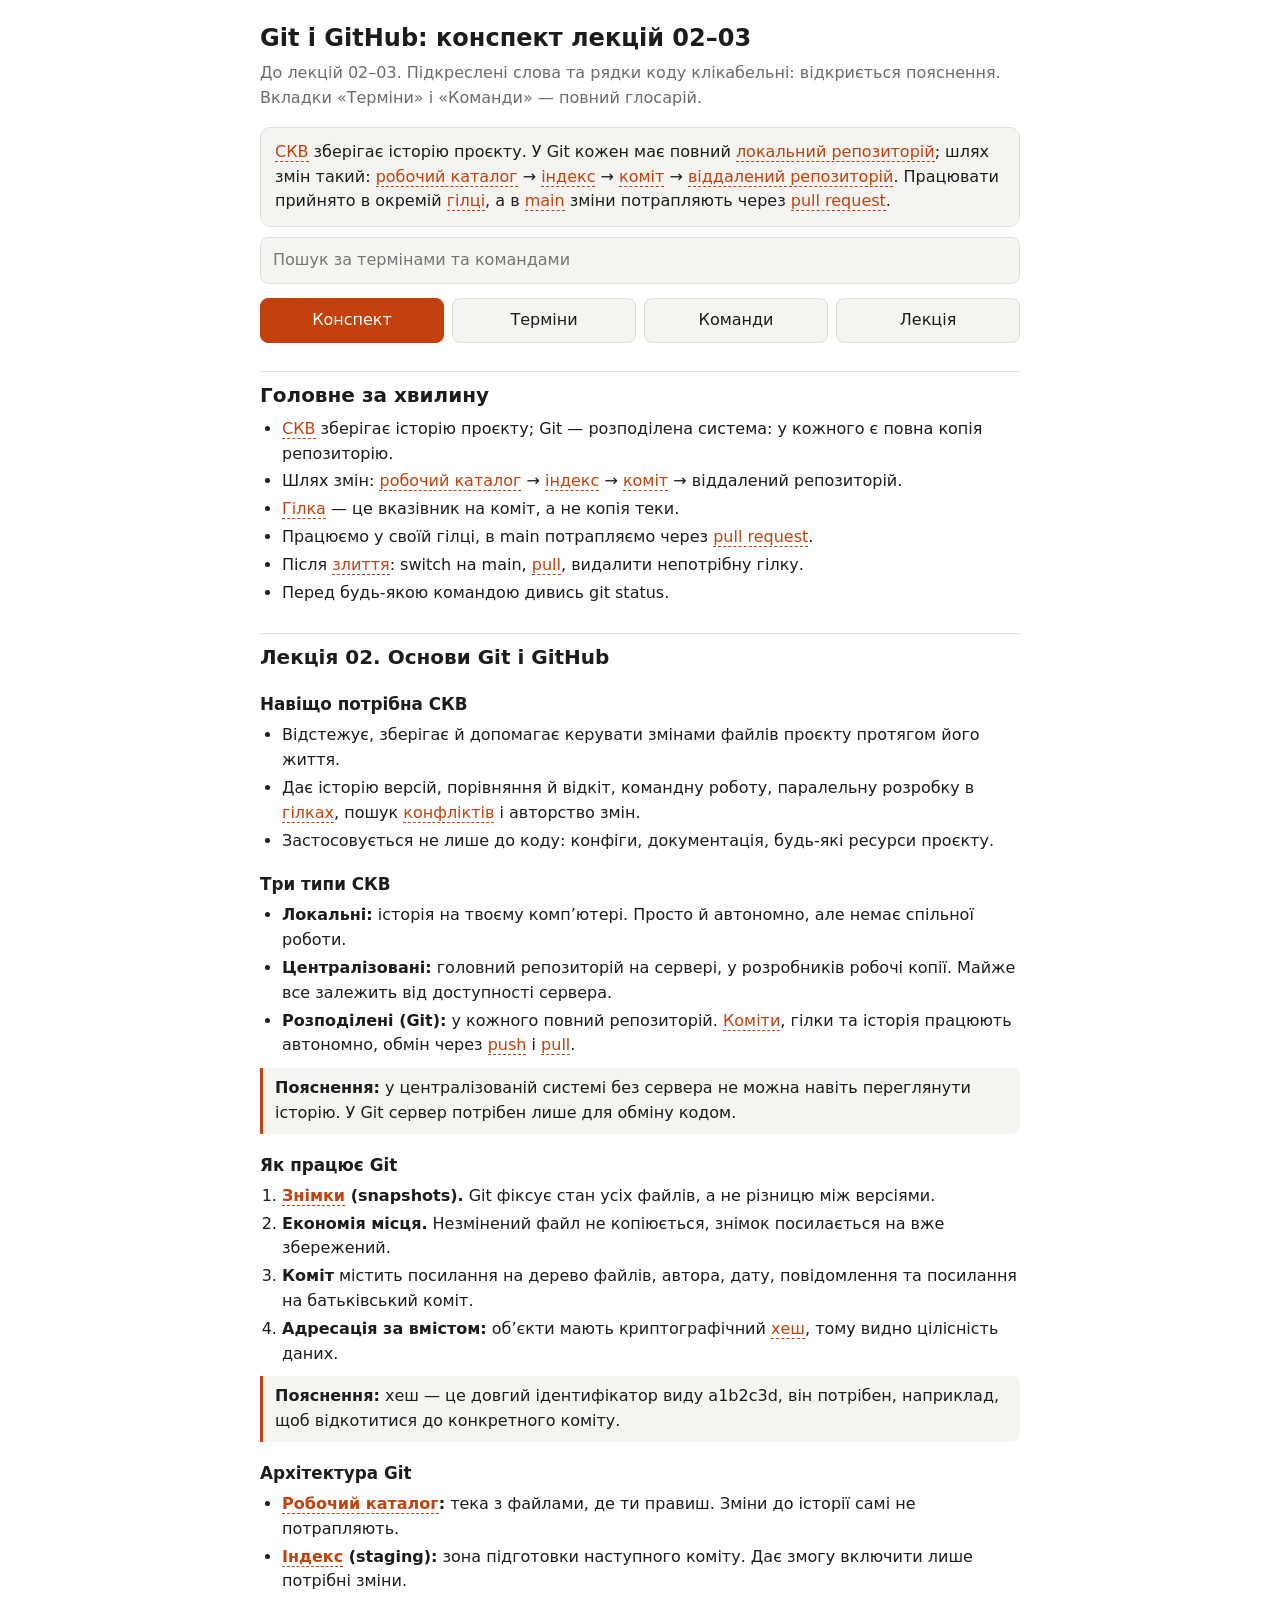
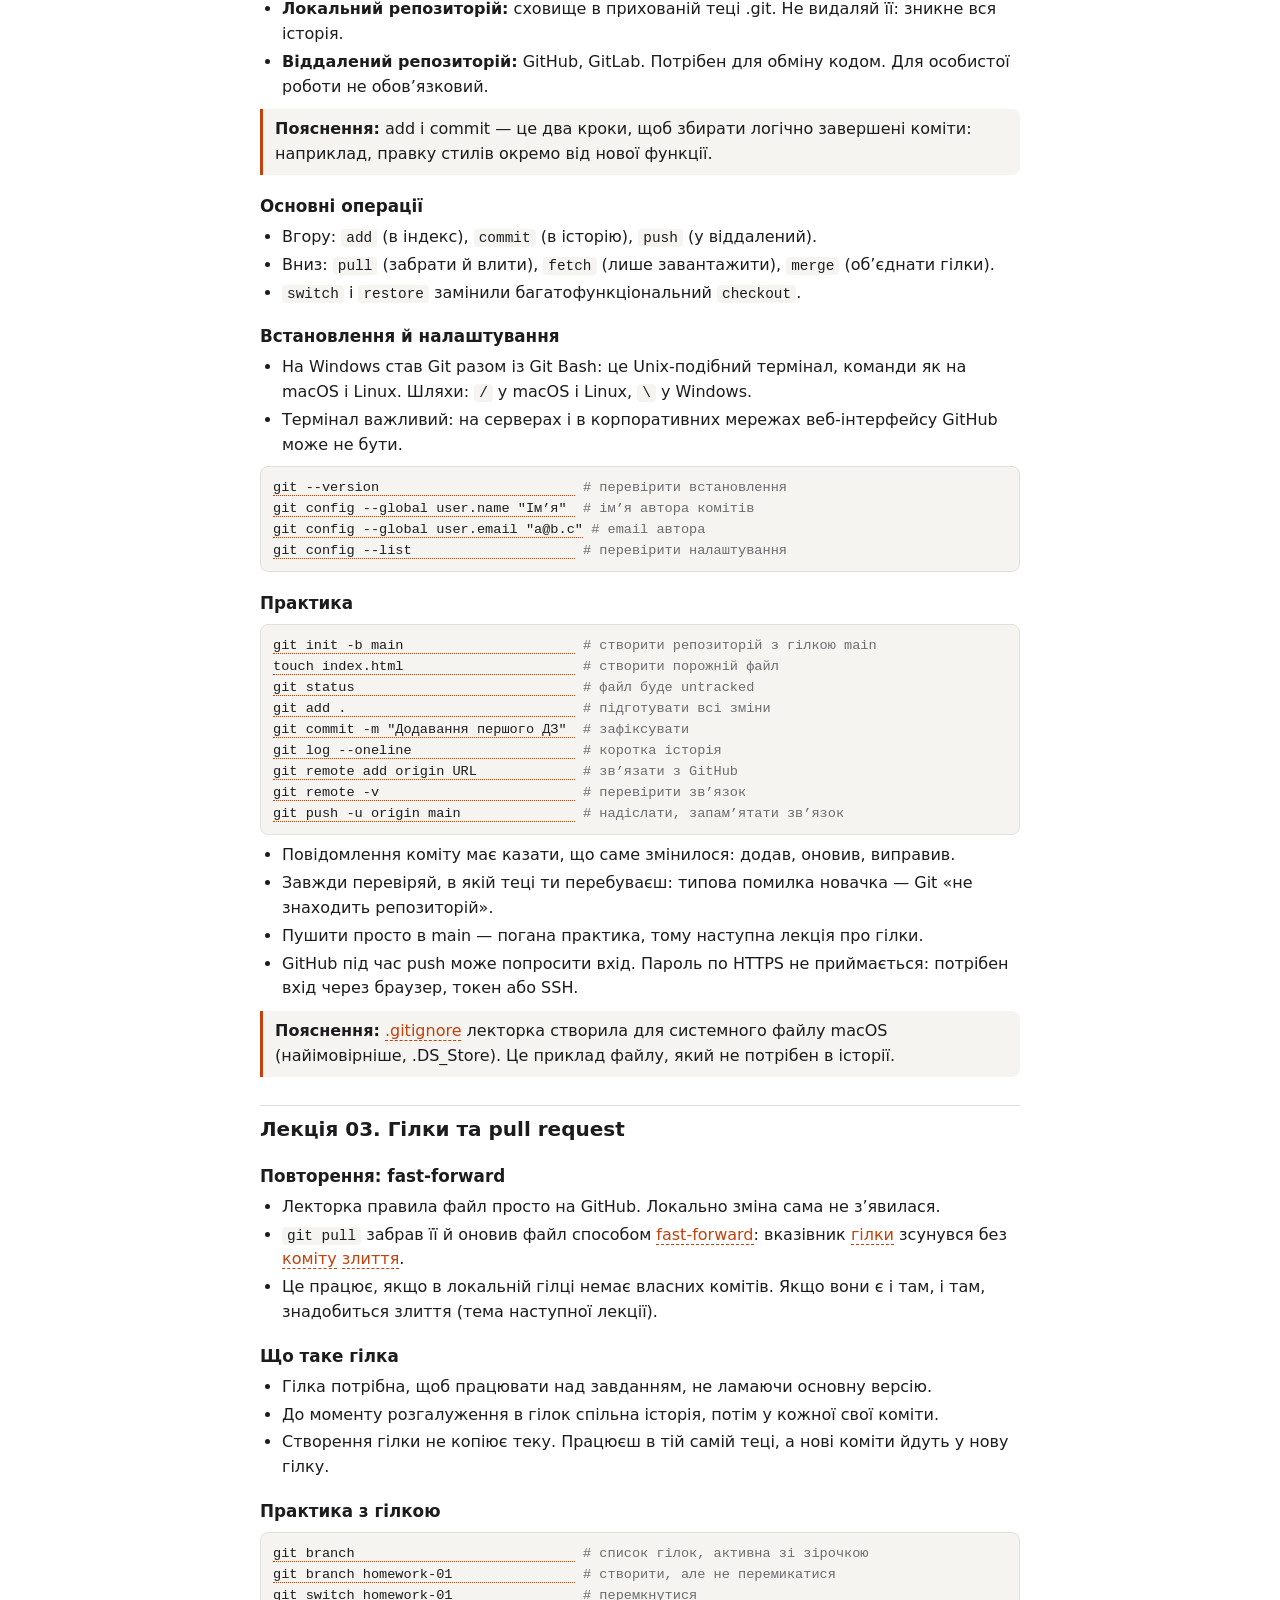
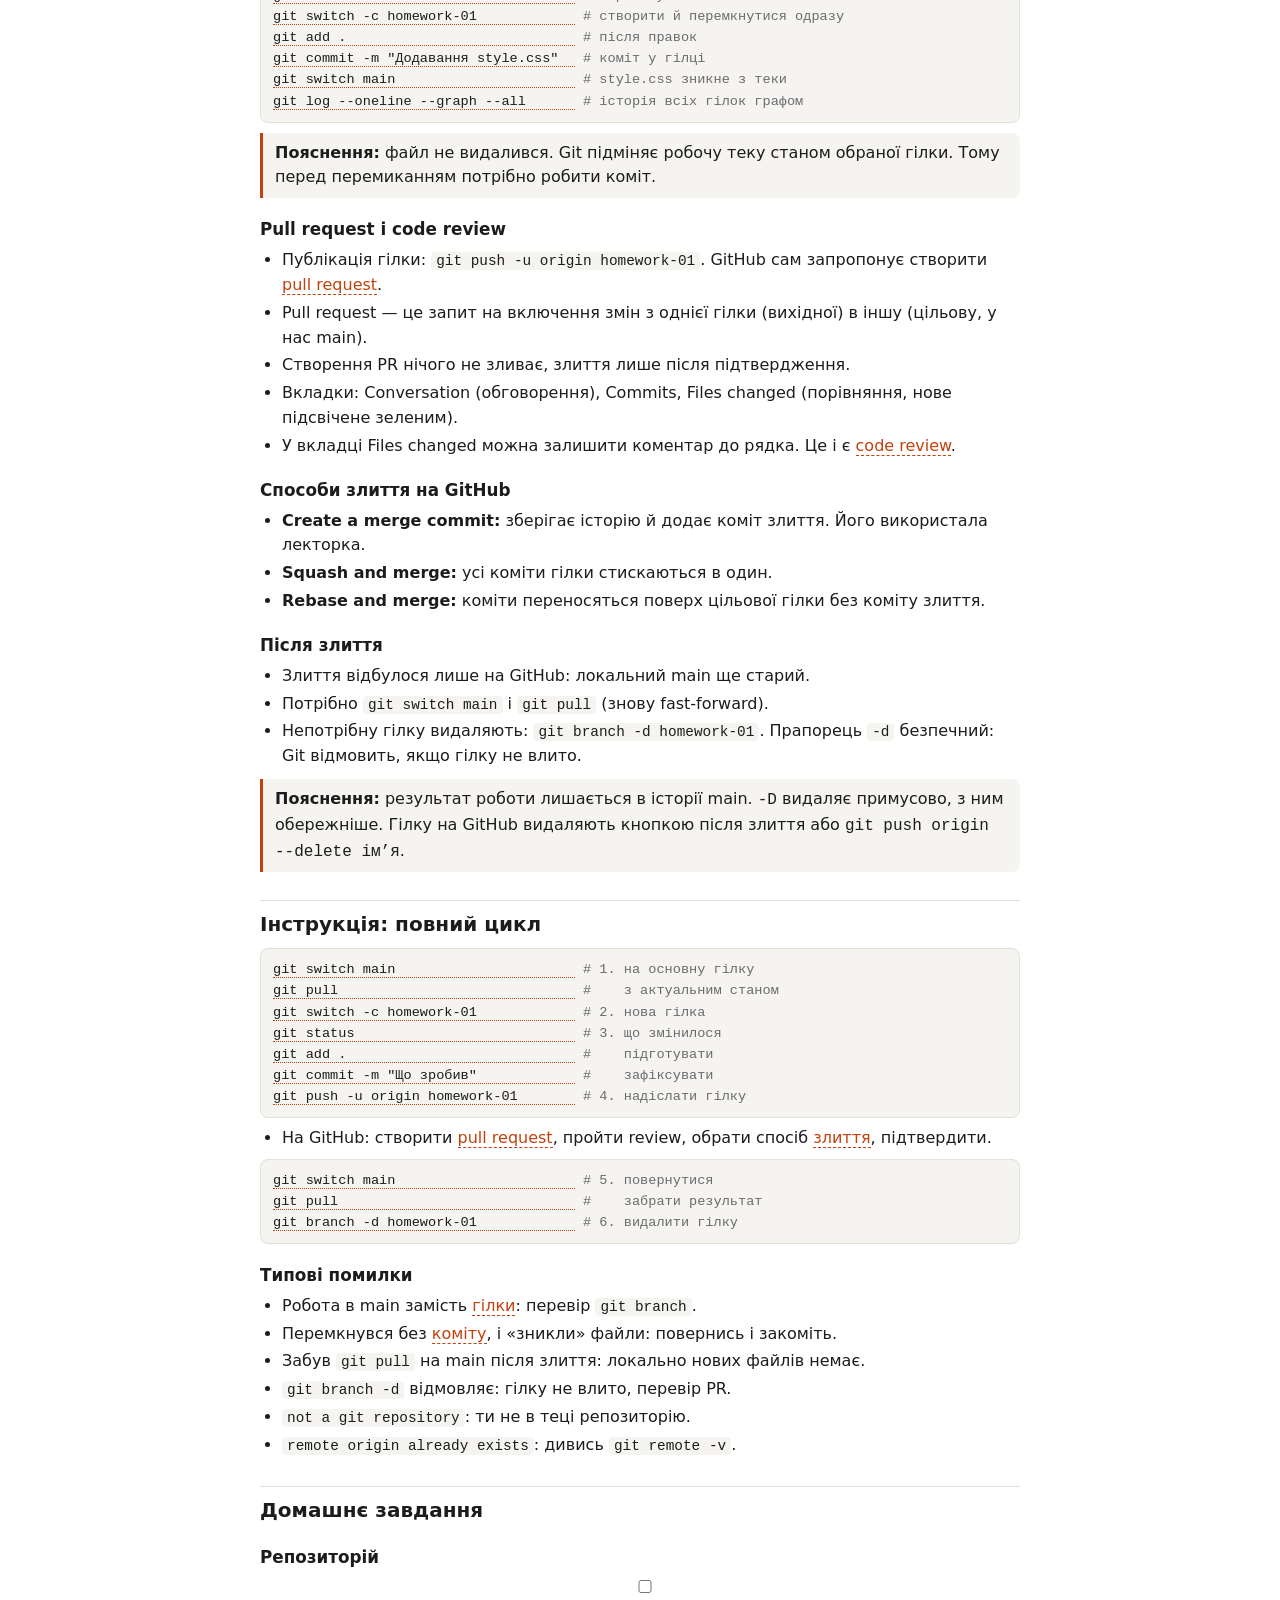
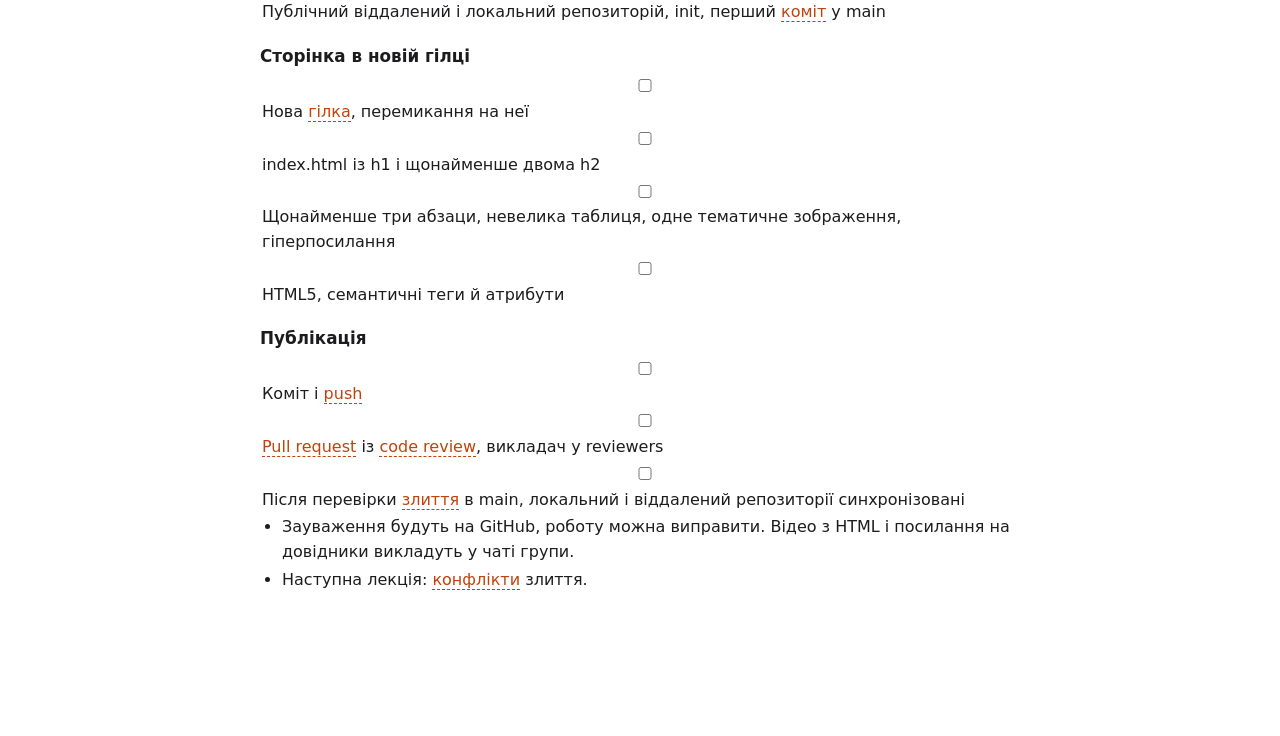
==== commit c0ea44c6: "change lang" ====
--- a/Homework_01/page1.html
+++ b/Homework_01/page1.html
@@ -1,7 +1,7 @@
 <!DOCTYPE html>
-<html lang="ru"><head><meta charset="utf-8">
+<html lang="ua"><head><meta charset="utf-8">
 <meta name="viewport" content="width=device-width, initial-scale=1, viewport-fit=cover">
-<title>Git и GitHub: конспект лекций 02–03</title>
+<title>Git і GitHub: конспект лекцій 02–03</title>
 <style>
 :root{--bg:#fff;--fg:#1c1c1e;--mu:#6b6b70;--ac:#c2410c;--cd:#f5f4f0;--bd:#e2e0da;color-scheme:light;box-sizing:border-box;padding-top:env(safe-area-inset-top,0px);padding-bottom:env(safe-area-inset-bottom,0px)}
 @media(prefers-color-scheme:dark){:root:not([data-theme="light"]){--bg:#1b1b1d;--fg:#ececec;--mu:#9a9aa0;--ac:#fb923c;--cd:#26262a;--bd:#3a3a40;color-scheme:dark}}
@@ -38,754 +38,800 @@
 #s0 ul,#s0 ol{padding-left:22px;margin:6px 0}#s0 li{margin:3px 0}#s0 li.ck{list-style:none;margin-left:-20px}
 #s0 p code,#s0 li code{background:var(--cd);padding:1px 5px;border-radius:4px;font-size:.9em}
 </style></head><body><main>
-<h1>Git и GitHub: конспект лекций 02–03</h1>
-<p class="sub">К лекциям 02–03. Подчёркнутые слова и строки кода кликабельны: откроется пояснение. Вкладки «Термины» и «Команды» это полный глоссарий.</p>
+<h1>Git і GitHub: конспект лекцій 02–03</h1>
+<p class="sub">До лекцій 02–03. Підкреслені слова та рядки коду клікабельні: відкриється пояснення. Вкладки «Терміни» і «Команди» — повний глосарій.</p>
 <div class="card" id="intro"></div>
-<input id="q" type="search" placeholder="Поиск по терминам и командам">
-<div class="tabs"><button id="b0" class="on">Конспект</button><button id="b1">Термины</button><button id="b2">Команды</button><button id="b3">Лекция</button></div>
+<input id="q" type="search" placeholder="Пошук за термінами та командами">
+<div class="tabs"><button id="b0" class="on">Конспект</button><button id="b1">Терміни</button><button id="b2">Команди</button><button id="b3">Лекція</button></div>
 <section id="s0"></section><section id="s1" class="hide"></section><section id="s2" class="hide"></section><section id="s3" class="hide"></section>
 </main>
-<aside id="pop" hidden><div><button id="x" aria-label="Закрыть">×</button><div id="pc"></div></div></aside>
+<aside id="pop" hidden><div><button id="x" aria-label="Закрити">×</button><div id="pc"></div></div></aside>
 <script type="text/plain" id="doc">
-# Главное за минуту
-- СКВ хранит историю проекта; Git это распределённая система: у каждого полная копия репозитория.
-- Путь изменений: рабочий каталог → индекс → коммит → удалённый репозиторий.
-- Ветка это указатель на коммит, а не копия папки.
-- Работаем в своей ветке, в main попадаем через pull request.
-- После слияния: switch на main, pull, удалить ненужную ветку.
-- Перед любой командой смотри git status.
-
-# Лекция 02. Основы Git и GitHub
-## Зачем нужна СКВ
-- Отслеживает, сохраняет и помогает управлять изменениями файлов проекта на протяжении жизни проекта.
-- Даёт историю версий, сравнение и откат, командную работу, параллельную разработку в ветках, поиск конфликтов и авторство изменений.
-- Применяется не только к коду: конфиги, документация, любые ресурсы проекта.
-
-## Три типа СКВ
-- **Локальные:** история на твоём компьютере. Просто и автономно, но нет совместной работы.
-- **Централизованные:** главный репозиторий на сервере, у разработчиков рабочие копии. Почти всё зависит от доступности сервера.
-- **Распределённые (Git):** у каждого полный репозиторий. Коммиты, ветки и история работают автономно, обмен через push и pull.
-
-> Пояснение: в централизованной системе без сервера нельзя даже посмотреть историю. В Git сервер нужен только для обмена кодом.
-
-## Как работает Git
-1. **Снимки (snapshots).** Git фиксирует состояние всех файлов, а не разницу между версиями.
-2. **Экономия места.** Неизменённый файл не копируется, снимок ссылается на уже сохранённый.
-3. **Коммит** содержит ссылку на дерево файлов, автора, дату, сообщение и ссылку на родительский коммит.
-4. **Адресация по содержимому:** объекты имеют криптографический хэш, поэтому видна целостность данных.
-
-> Пояснение: хэш это длинный идентификатор вида a1b2c3d, он нужен, например, чтобы откатиться к конкретному коммиту.
-
-## Архитектура Git
-- **Рабочий каталог:** папка с файлами, где ты правишь. Изменения в историю сами не попадают.
-- **Индекс (staging):** зона подготовки следующего коммита. Позволяет включить только нужные изменения.
-- **Локальный репозиторий:** хранилище в скрытой папке .git. Не удаляй её: пропадёт вся история.
-- **Удалённый репозиторий:** GitHub, GitLab. Нужен для обмена кодом. Для личной работы не обязателен.
-
-> Пояснение: add и commit это два шага, чтобы собирать логически законченные коммиты: например, правку стилей отдельно от новой функции.
-
-## Основные операции
-- Вверх: `add` (в индекс), `commit` (в историю), `push` (в удалённый).
-- Вниз: `pull` (забрать и влить), `fetch` (только скачать), `merge` (объединить ветки).
-- `switch` и `restore` заменили многофункциональный `checkout`.
-
-## Установка и настройка
-- На Windows ставь Git вместе с Git Bash: это Unix-подобный терминал, команды как на macOS и Linux. Пути: `/` в macOS и Linux, `\` в Windows.
-- Терминал важен: на серверах и в корпоративных сетях веб-интерфейса GitHub может не быть.
-
-```bash
-git --version                         # проверить установку
-git config --global user.name "Имя"   # имя автора коммитов
+# Головне за хвилину
+- СКВ зберігає історію проєкту; Git — розподілена система: у кожного є повна копія репозиторію.
+- Шлях змін: робочий каталог → індекс → коміт → віддалений репозиторій.
+- Гілка — це вказівник на коміт, а не копія теки.
+- Працюємо у своїй гілці, в main потрапляємо через pull request.
+- Після злиття: switch на main, pull, видалити непотрібну гілку.
+- Перед будь-якою командою дивись git status.
+
+# Лекція 02. Основи Git і GitHub
+## Навіщо потрібна СКВ
+- Відстежує, зберігає й допомагає керувати змінами файлів проєкту протягом його життя.
+- Дає історію версій, порівняння й відкіт, командну роботу, паралельну розробку в гілках, пошук конфліктів і авторство змін.
+- Застосовується не лише до коду: конфіги, документація, будь-які ресурси проєкту.
+
+## Три типи СКВ
+- **Локальні:** історія на твоєму комп’ютері. Просто й автономно, але немає спільної роботи.
+- **Централізовані:** головний репозиторій на сервері, у розробників робочі копії. Майже все залежить від доступності сервера.
+- **Розподілені (Git):** у кожного повний репозиторій. Коміти, гілки та історія працюють автономно, обмін через push і pull.
+
+> Пояснення: у централізованій системі без сервера не можна навіть переглянути історію. У Git сервер потрібен лише для обміну кодом.
+
+## Як працює Git
+1. **Знімки (snapshots).** Git фіксує стан усіх файлів, а не різницю між версіями.
+2. **Економія місця.** Незмінений файл не копіюється, знімок посилається на вже збережений.
+3. **Коміт** містить посилання на дерево файлів, автора, дату, повідомлення та посилання на батьківський коміт.
+4. **Адресація за вмістом:** об’єкти мають криптографічний хеш, тому видно цілісність даних.
+
+> Пояснення: хеш — це довгий ідентифікатор виду a1b2c3d, він потрібен, наприклад, щоб відкотитися до конкретного коміту.
+
+## Архітектура Git
+- **Робочий каталог:** тека з файлами, де ти правиш. Зміни до історії самі не потрапляють.
+- **Індекс (staging):** зона підготовки наступного коміту. Дає змогу включити лише потрібні зміни.
+- **Локальний репозиторій:** сховище в прихованій теці .git. Не видаляй її: зникне вся історія.
+- **Віддалений репозиторій:** GitHub, GitLab. Потрібен для обміну кодом. Для особистої роботи не обов’язковий.
+
+> Пояснення: add і commit — це два кроки, щоб збирати логічно завершені коміти: наприклад, правку стилів окремо від нової функції.
+
+## Основні операції
+- Вгору: `add` (в індекс), `commit` (в історію), `push` (у віддалений).
+- Вниз: `pull` (забрати й влити), `fetch` (лише завантажити), `merge` (об’єднати гілки).
+- `switch` і `restore` замінили багатофункціональний `checkout`.
+
+## Встановлення й налаштування
+- На Windows став Git разом із Git Bash: це Unix-подібний термінал, команди як на macOS і Linux. Шляхи: `/` у macOS і Linux, `\` у Windows.
+- Термінал важливий: на серверах і в корпоративних мережах веб-інтерфейсу GitHub може не бути.
+
+```bash
+git --version                         # перевірити встановлення
+git config --global user.name "Ім’я"  # ім’я автора комітів
 git config --global user.email "a@b.c" # email автора
-git config --list                     # проверить настройки
+git config --list                     # перевірити налаштування
 ```
 
 ## Практика
 ```bash
-git init -b main                      # создать репозиторий с веткой main
-touch index.html                      # создать пустой файл
-git status                            # файл будет untracked
-git add .                             # подготовить все изменения
-git commit -m "Добавление первого ДЗ" # зафиксировать
-git log --oneline                     # короткая история
-git remote add origin URL             # связать с GitHub
-git remote -v                         # проверить связь
-git push -u origin main               # отправить, запомнить связь
-```
-- Сообщение коммита должно говорить, что именно изменилось: добавил, обновил, исправил.
-- Всегда проверяй, в какой папке ты находишься: частая ошибка новичка, когда Git «не находит репозиторий».
-- Пушить прямо в main это плохая практика, поэтому следующая лекция про ветки.
-- GitHub при push может запросить вход. Пароль по HTTPS не принимается: нужен вход через браузер, токен или SSH.
-
-> Пояснение: .gitignore лектор создала для системного файла macOS (скорее всего .DS_Store). Это пример файла, который не нужен в истории.
-
-# Лекция 03. Ветки и pull request
-## Повтор: fast-forward
-- Лектор правила файл прямо на GitHub. Локально изменение само не появилось.
-- `git pull` забрал его и обновил файл способом fast-forward: указатель ветки сдвинулся без коммита слияния.
-- Это работает, если в локальной ветке нет своих коммитов. Если они есть и там, и там, понадобится слияние (тема следующей лекции).
-
-## Что такое ветка
-- Ветка нужна, чтобы работать над задачей, не ломая основную версию.
-- До момента ветвления у веток общая история, потом у каждой свои коммиты.
-- Создание ветки не копирует папку. Работаешь в той же папке, а новые коммиты идут в новую ветку.
-
-## Практика с веткой
-```bash
-git branch                            # список веток, активная со звёздочкой
-git branch homework-01                # создать, но не переключаться
-git switch homework-01                # переключиться
-git switch -c homework-01             # создать и переключиться сразу
-git add .                             # после правок
-git commit -m "Добавление style.css"  # коммит в ветке
-git switch main                       # style.css исчезнет из папки
-git log --oneline --graph --all       # история всех веток графом
-```
-> Пояснение: файл не удалился. Git подменяет рабочую папку состоянием выбранной ветки. Поэтому перед переключением нужно делать коммит.
-
-## Pull request и code review
-- Публикация ветки: `git push -u origin homework-01`. GitHub сам предложит создать pull request.
-- Pull request это запрос на включение изменений из одной ветки (исходной) в другую (целевую, у нас main).
-- Создание PR ничего не сливает, слияние только после подтверждения.
-- Вкладки: Conversation (обсуждение), Commits, Files changed (сравнение, новое подсвечено зелёным).
-- Во вкладке Files changed можно оставить комментарий к строке. Это и есть code review.
-
-## Способы слияния на GitHub
-- **Create a merge commit:** сохраняет историю и добавляет коммит слияния. Использовала лектор.
-- **Squash and merge:** все коммиты ветки сжимаются в один.
-- **Rebase and merge:** коммиты переносятся поверх целевой ветки без коммита слияния.
-
-## После слияния
-- Слияние прошло только на GitHub: локальный main ещё старый.
-- Нужно `git switch main` и `git pull` (снова fast-forward).
-- Ненужную ветку удаляют: `git branch -d homework-01`. Флаг `-d` безопасный: Git откажет, если ветка не влита.
-
-> Пояснение: результат работы остаётся в истории main. `-D` удаляет принудительно, с ним осторожнее. Ветку на GitHub удаляют кнопкой после слияния или `git push origin --delete имя`.
-
-# Инструкция: полный цикл
-```bash
-git switch main                       # 1. на основную ветку
-git pull                              #    с актуальным состоянием
-git switch -c homework-01             # 2. новая ветка
-git status                            # 3. что изменилось
-git add .                             #    подготовить
-git commit -m "Что сделал"            #    зафиксировать
-git push -u origin homework-01        # 4. отправить ветку
-```
-- На GitHub: создать pull request, пройти review, выбрать способ слияния, подтвердить.
-```bash
-git switch main                       # 5. вернуться
-git pull                              #    забрать результат
-git branch -d homework-01             # 6. удалить ветку
-```
-## Типичные ошибки
-- Работа в main вместо ветки: проверь `git branch`.
-- Переключился без коммита и «пропали» файлы: вернись и закоммить.
-- Забыл `git pull` на main после слияния: локально новых файлов нет.
-- `git branch -d` отказывает: ветка не влита, проверь PR.
-- `not a git repository`: ты не в папке репозитория.
-- `remote origin already exists`: смотри `git remote -v`.
-
-# Домашнее задание
-## Репозиторий
-- [ ] Публичный удалённый и локальный репозиторий, init, первый коммит в main
-## Страница в новой ветке
-- [ ] Новая ветка, переключение на неё
-- [ ] index.html с h1 и не менее двух h2
-- [ ] Не менее трёх абзацев, небольшая таблица, одно тематическое изображение, гиперссылка
-- [ ] HTML5, семантические теги и атрибуты
-## Публикация
-- [ ] Коммит и push
-- [ ] Pull request с code review, преподаватель в reviewers
-- [ ] После проверки слияние в main, локальный и удалённый репозитории синхронизированы
-- Замечания будут на GitHub, работу можно исправить. Видео по HTML и ссылки на справочники выложат в чате группы.
-- Следующая лекция: конфликты слияния.
+git init -b main                      # створити репозиторій з гілкою main
+touch index.html                      # створити порожній файл
+git status                            # файл буде untracked
+git add .                             # підготувати всі зміни
+git commit -m "Додавання першого ДЗ"  # зафіксувати
+git log --oneline                     # коротка історія
+git remote add origin URL             # зв’язати з GitHub
+git remote -v                         # перевірити зв’язок
+git push -u origin main               # надіслати, запам’ятати зв’язок
+```
+- Повідомлення коміту має казати, що саме змінилося: додав, оновив, виправив.
+- Завжди перевіряй, в якій теці ти перебуваєш: типова помилка новачка — Git «не знаходить репозиторій».
+- Пушити просто в main — погана практика, тому наступна лекція про гілки.
+- GitHub під час push може попросити вхід. Пароль по HTTPS не приймається: потрібен вхід через браузер, токен або SSH.
+
+> Пояснення: .gitignore лекторка створила для системного файлу macOS (найімовірніше, .DS_Store). Це приклад файлу, який не потрібен в історії.
+
+# Лекція 03. Гілки та pull request
+## Повторення: fast-forward
+- Лекторка правила файл просто на GitHub. Локально зміна сама не з’явилася.
+- `git pull` забрав її й оновив файл способом fast-forward: вказівник гілки зсунувся без коміту злиття.
+- Це працює, якщо в локальній гілці немає власних комітів. Якщо вони є і там, і там, знадобиться злиття (тема наступної лекції).
+
+## Що таке гілка
+- Гілка потрібна, щоб працювати над завданням, не ламаючи основну версію.
+- До моменту розгалуження в гілок спільна історія, потім у кожної свої коміти.
+- Створення гілки не копіює теку. Працюєш в тій самій теці, а нові коміти йдуть у нову гілку.
+
+## Практика з гілкою
+```bash
+git branch                            # список гілок, активна зі зірочкою
+git branch homework-01                # створити, але не перемикатися
+git switch homework-01                # перемкнутися
+git switch -c homework-01             # створити й перемкнутися одразу
+git add .                             # після правок
+git commit -m "Додавання style.css"   # коміт у гілці
+git switch main                       # style.css зникне з теки
+git log --oneline --graph --all       # історія всіх гілок графом
+```
+> Пояснення: файл не видалився. Git підміняє робочу теку станом обраної гілки. Тому перед перемиканням потрібно робити коміт.
+
+## Pull request і code review
+- Публікація гілки: `git push -u origin homework-01`. GitHub сам запропонує створити pull request.
+- Pull request — це запит на включення змін з однієї гілки (вихідної) в іншу (цільову, у нас main).
+- Створення PR нічого не зливає, злиття лише після підтвердження.
+- Вкладки: Conversation (обговорення), Commits, Files changed (порівняння, нове підсвічене зеленим).
+- У вкладці Files changed можна залишити коментар до рядка. Це і є code review.
+
+## Способи злиття на GitHub
+- **Create a merge commit:** зберігає історію й додає коміт злиття. Його використала лекторка.
+- **Squash and merge:** усі коміти гілки стискаються в один.
+- **Rebase and merge:** коміти переносяться поверх цільової гілки без коміту злиття.
+
+## Після злиття
+- Злиття відбулося лише на GitHub: локальний main ще старий.
+- Потрібно `git switch main` і `git pull` (знову fast-forward).
+- Непотрібну гілку видаляють: `git branch -d homework-01`. Прапорець `-d` безпечний: Git відмовить, якщо гілку не влито.
+
+> Пояснення: результат роботи лишається в історії main. `-D` видаляє примусово, з ним обережніше. Гілку на GitHub видаляють кнопкою після злиття або `git push origin --delete ім’я`.
+
+# Інструкція: повний цикл
+```bash
+git switch main                       # 1. на основну гілку
+git pull                              #    з актуальним станом
+git switch -c homework-01             # 2. нова гілка
+git status                            # 3. що змінилося
+git add .                             #    підготувати
+git commit -m "Що зробив"             #    зафіксувати
+git push -u origin homework-01        # 4. надіслати гілку
+```
+- На GitHub: створити pull request, пройти review, обрати спосіб злиття, підтвердити.
+```bash
+git switch main                       # 5. повернутися
+git pull                              #    забрати результат
+git branch -d homework-01             # 6. видалити гілку
+```
+## Типові помилки
+- Робота в main замість гілки: перевір `git branch`.
+- Перемкнувся без коміту, і «зникли» файли: повернись і закоміть.
+- Забув `git pull` на main після злиття: локально нових файлів немає.
+- `git branch -d` відмовляє: гілку не влито, перевір PR.
+- `not a git repository`: ти не в теці репозиторію.
+- `remote origin already exists`: дивись `git remote -v`.
+
+# Домашнє завдання
+## Репозиторій
+- [ ] Публічний віддалений і локальний репозиторій, init, перший коміт у main
+## Сторінка в новій гілці
+- [ ] Нова гілка, перемикання на неї
+- [ ] index.html із h1 і щонайменше двома h2
+- [ ] Щонайменше три абзаци, невелика таблиця, одне тематичне зображення, гіперпосилання
+- [ ] HTML5, семантичні теги й атрибути
+## Публікація
+- [ ] Коміт і push
+- [ ] Pull request із code review, викладач у reviewers
+- [ ] Після перевірки злиття в main, локальний і віддалений репозиторії синхронізовані
+- Зауваження будуть на GitHub, роботу можна виправити. Відео з HTML і посилання на довідники викладуть у чаті групи.
+- Наступна лекція: конфлікти злиття.
 </script>
 <script type="text/plain" id="lec">
 # ▶ Лекція 02 · Основи Git та GitHub
-# Вступ: про що лекція
-
-Добре, так тому, щоб не було в нас проблем, так будемо працювати в такому форматі. А ще раз всім добрий вечір тема, сьогоднішнього нашого заняття це. Система, контролю версій, це дуже важливе питання яке дасть, нам можливість далі рухатися по нашому курсу, і здавати домашнє завдання взагалі розуміти. Як побудована, така таке питання такий момент як розподілена робота?
-
-Особливо, в проекті коли у нас много розробників, коли працює ціла команда, яким чином код? Кодова, база яка створюється під час розробки, проєкта яким чином, можна до неї доступитися, яким чином, можна внести свої правки, і об'єднати їх з загальним проектом. Тобто сьогодні саме така тема, і відразу хочу сказати, що цю тему я розділила. На 2 частини тобто перша, частина сьогодні ми поговоримо про базові такі команди роботи з ми будемо працювати з вами я буду працювати в терміналі тобто ми будемо говорити з вами про те, що дійсно знати команди завдяки які, ми можемо працювати з Git.
-
-Це дуже важливе питання, давайте, будемо розпочинати спочатку напевно давайте ми визначимо з.
-
-# Що таке система контролю версій
-
-Вами, що ж саме таке система контролю версій і ми. Повинні розуміти що система контролю версії це дійсно потужна. Система яка призначена для відстеження збереження керування змінами в файлах проекту протягом його життєвого циклу. Ми повинні розуміти що саме система контролю версій дійсно забезпечує ведення історії версій вона забезпечує ідентифікацію авторів змін, які відбуваються порівняння, відновлення попередніх станів.
-
-Проєкту, також звісно як я, вже сказала підтримую паралельну розробку і об'єднання змін. Якщо ми говоримо про систему контролю версій то тут нам також потрібно сказати що такі системи, контролю версії застосовуються. Саме для організації роботи з вихідним кодом, також можуть застосовуватися до файлів конфігурації, технічні документації, взагалі, будь-якими ресурсами програмного, проекту, і якщо говорити. Про основні такі можливості систем контролю версії то тут необхідно, сказати, що перше це збереження, історії, відповідно тобто це фіксація, послідовних станів проєкту з можливістю перегляду порівняння відновлення, попередніх версій, також.
-
-Це організація, командної, роботи це відповідно забезпечення одночасно роботи декількох розробників, над спільним проектом. І не малаважним є, можливість узгодження та об'єднання внесених змін, і паралельна. Розробка, це також основна, така можливість коли ми можемо використовувати наші гілки для. Такого незалежного виконання окремих завдань реалізації нових функціональних можливостей, або виправлення помилок так дуже важливим є, виявлення і узгодження ліквідація конфліктів так тобто виявлення, конфліктів коли ми про це говоримо ми розуміємо що бувають, випадки, коли у нас визначені несумісні зміни які, можуть бути, внесені різними розробниками і саме система контролю версія дає.
-
-Нам можливість дає нам механізми такого узгодження щоб позбутися саме таких конфліктів. Також важливим моментом є відстеження авторства тобто відповідно збереження відомості про авторів час внесення змін, їх призначення, що забезпечує фактично можливість аналізу історії розробки. Тобто це такі основні, основні, можливості систем контролю версії на які я, хотіла звернути вашу увагу нам потрібно обов'язково. Розуміти що залежно від способу організації зберігання даних, розташування репозиторів, механізмів взаємодії між розробниками.
-
-# Три типи систем контролю версій
-
-Системи контролю, версії поділяються на 3 таких основних типи це. У нас локальні централізовані і розподілені, і дуже круто? Коротко, яка відмінність між ними для, чого, вони призначені почнемо з саме з локальних систем. Контроля версій це системи в яких історія з мінфайлів зберігається безпосередньо на комп'ютері користувача тобто вони, дозволяють переглядати порівнювати відновлювати, попередні, версії, файлів, без підключення до мережі основними перевагами, звісно є простота, використання.
-
-Автономність, но також є недоліки обмеження тобто до обмежень, і недоліків. Я б віднесла, відсутність вбудованих механізмів синхронізації, змін, і організації, спільної роботи розробників ми. Бачимо, таку, загальну схему а локальної системи контролю версій, так і ми можемо, побачити що історія змін, файлу зберігається в локальній версії так на комп'ютері користувача відповідно кожна версія відображає певний, стан. Файлу а операція чекаут яка також тут позначена дозволяє отримати вибрану версію для подальшої роботи тобто всі операції виконуються локально без звернення, вже до віддаленого сервера наступний тип, це централізовані системи контролю версій це.
-
-Система в яких, основний, репозиторій з історією змін проекту розташований. На центральному сервері розробники працюють з локальними копіями файлів а операції. Керування, версіями, та, передавання, змін виконується вже дійсно взаємодії з серцем і така архітектура забезпечує централізоване зберігання, створює розробки, узгодження, змін керування, доступом користувачів, основним обмеженням. Я, б, сказала є, те що є така залежність більшості операцій від доступності сервера до мережевого з'єднання.
-
-А якщо ми подивимося на схему, яка відображає саме централізовану систему контролю версій. То тут ми можемо побачити що в нас є центральний сервер, який зберігає репозиторій, історію змін проекту. А розробники працюють із локальними робочими копіями файлів операція яку ми бачимо, вона, передає зафіксовані. Зміни до центрального репозиторію а друга операція забезпечує отримання актуальної зміни сервера.
-
-Таким чином, синхронізація роботи учасників здійснюється через єдиний, такий центральний репозиторій. І розподілені системи контролю версії, на яких, ми будемо зосереджуватися з вами це знов таки, система в. Яких, кожен розробник, таку, власну повноцінну копію репозиторія, з файлами проєкту, і історія змі. Така архітектура дозволяє, нам автономно виконувати основні операції, керування, версіями, а саме.
-
-Це у нас фіксування змін, створення, гілок, гілки, перегляд історії, відновлювання, попередніх, станів нашого, проекту для організації такої розробки. Репозиторії вони синхронізуються з віддаленими, забезпечує, відповідно обмін та об'єднання змін між учасниками. І такими прикладами ви бачите є, дід про яким якраз ми будемо з вами сьогодні говорити. І знов якщо ми повертаємося до схеми яка відображена саме на слайді то тут саме представлена архітектура розподілена тема контролю версій.
-
-Де кожен, розробник, локальний репозиторій з історією змін і робочу копію файлів проекту операції, які тут також позначені, це операція коміт вона. Виконує, локальну, фіксацію змін операція, пуш передає каміти до віддаленого репозиторію а. Пул, відповідно утримає та інтегрує зміни з ними, і. Така модель дійсно забезпечує, автономну роботу розробників і синхронізацію результатів через спільний, репозиторія що є основною такою перевагою.
-
-І розподілені, саме системи контролю версій, дійсно набули такого широкого застосування в сучасній розробці завдяки можливості такої незалежної локальної роботи, і ефективної синхронізації змін між учасниками проекту і.
-
-# Git: принципи роботи, знімки і коміти
-
-Як я вже сказала найбільш популярною є, саме дід і принципи функціонування архітектуру. Якраз наша задача з вами сьогодні розглянути давайте розпочнемо з вами саме з принципів роботи а потім перейдемо, вже до архітектури чому. Тому, що коли ми будемо говорити про архітектуру ми будемо з вами вже застосовувати розуміння принципів роботи. Рухаємося далі як ви вже зрозуміли що Git це.
-
-Дійсно розподілена система контролю версій і вона призначена для відстеження змін в файлах проекту організації спільної роботи збереження, історії, розробки, і. Фактично в основі, роботи, Git дійсно лежить модель знімків стану проекту тобто снапшотіс тобто дід у нас фіксує стан проекту там на певний момент. Часу знімок, снапшот, відповідно це таке представлення стану, файлів. І каталогів проекту які, підготовлені для подальшого збереження в історії версії кожен такий снапшот дозволяє відтворити відповідний стан проекту незалежно від подальшої змі тобто для для оптимізації.
-
-Використання сховища, Git повторно використовує раніше збереження об'єкти, файлів вміст, яких, не змінився тобто ключовий момент, є, те що саме ми будемо використовувати Git. Буде, використовувати якщо зміст файлів не змінився, то відповідно вони не потраплять, не буде створюватися відповідно новий об'єкт а буде посилатися на той об'єкт, який залишився незмінним. І таким чином, формування, такого нового знімка воно не потребує дублювання всіх файлів проекту давайте, подивимося розберемо з вами такий приклад який ми тут бачимо у нас є. 3, таких снапшоти і фактично ми можемо, бачити перший все-таки початковий стан коли у нас було 3 файла індекс HTML на певному.
-
-Етапі розробки проекту в нас відбулися, не тільки, файлі індекс, HTML і відповідно оскільки, файл був змінений у нас вже створено відповідний, зафіксовані, відповідні зміни, у нас створена снепшот 2 і зверніть будь ласка увагу що оскільки, зміни відбулися тільки в індекс HTML то саме цей файл буде додано буде додано до оновленого стану нашого проекту файли стайл djs вот скільки оновлень не, відбулося змін не відбулося? То відповідно і посилання які відбуваються саме в снапшуті другом. Будуть посилатися на ті ж самі файли які, в яких зміни не відбулися і це. Дійсно дає можливість не дублювати дані які містяться в незмінених файлах.
-
-І ми бачимо що в третьому, вже відбулися знов зміни і в індексі і додатково в і це означає що відповідно до цього, снапшоту, будуть додатково збережені як додаткові об'єкти. Оновлені, не оновлені нові об'єкти саме для індексу, а. Файл, стай цс оскільки, зміни не відбулися то він, залишається без змін і посилається той самий файл який було збережено і зафіксовано раніше тобто тут. Саме така логіка звісно спрощена, логіка роботи з нашими для, збереження знімка, в історії, Git, створюється відповідно коміт тобто це такий запис, який фіксує певний стан проєкта і він містить зазвичай метадані необхідні для ідентифікації коміта кожен.
-
-Коміт, містить посилання на дерево файлі відповідного стану проєкта. Також інформацію про автора, дату створення, повідомлення, з описом, змін, та посилання на батьківську або комітек тобто саме таким чином, саме для організації. Зберігання даних, Git використовує механізм адресації за вмістом, тобто об'єкти ідентифікуються за криптографічними хешами що дійсно дозволяє, встановлювати зв'язки між збереженими даними та перевіряти їх цілісність, послідовність саме. Взаємопов'язаних камітів формує історію розвитку проекту яку ми з вами до речі.
-
-Сьогодні побачимо, коли вже будемо створювати наші віддалені, репозиторії. І наші локальна репозиторія саме завдяки цьому Git забезпечує можливість порівняння версій він знов, таки. Забезпечує аналіз внесених змін, і за необхідністю відновлення попередніх попередніх станів, тобто саме таким чином. Архітектура, Git, передбачає такий розподіл процесів редагування, файлу, підготовки, змін збереження, історії, версії, і далі синхронізація.
-
-Між розробниками, відповідно до розташування даних і характеру, тих операцій які, виконуються розрізняють, локальні, і віддалене середовище ми бачимо також.
-
-# Архітектура Git: локальне і віддалене середовище
-
-На схемі тобто локальне середовище воно охоплює компоненти, Git, які розташовані саме на комп'ютері розробника. Воно саме забезпечує виконання основних операцій керування версіями без фактично необхідного постійного підключення, підключення, до мережі. І як ми бачимо, до його складу, входять 3 компоненти це робоча робочий каталог. Це у нас область індексації, це локальна репозиторія, і дуже коротко по, кожному, з тих з.
-
-Цих компонентів, тобто робочий каталог це фактично частина файлової системи. Комп'ютера в якій, розміщуються файли поточної версії проекту саме тут ми будемо створювати редагувати видаляти наші, файли так за допомогою або середовища розробки, або редактора вихідного, коду, і зміни, які внесені, до робочого, та каталогу не включаються, автоматично, до історії це також. Я буду акцентувати на цьому вашу увагу для, їх фіксації необхідно буде виконувати спеціальні відповідні операції друга. Це у нас область індексації то це така проміжна, структура Git, яка призначена для підготовки вмісту наступного коміту, саме вона дозволяє визначити, які саме зміни, необхідно включити до чергової, версії проекту використання області індексації дійсно забезпечує можливість формування таких логічно завершених комітів, без необхідності одночасної фіксації всіх змін робочого, каталогу.
-
-І третій, третя складова, це локальна репозиторія це сховище Git. На комп'ютері розробника, яке містить, об'єкти систему, контролю версії. Історію, комітів, посилання на гілки, і відповідно службову, інформацію в звичайному репозиторії Git ці дані зберігаються. В прихованому каталозі крапка Git який розташований в кореневому каталозі нашого проєкту, ми сьогодні, це побачимо з вами наявність, такого повноцінного локального репозиторію дозволяє незалежно.
-
-Від віддаленого сервера, фіксувати зміни, переглядати історію, створювати гілки, оновлювати попередній стану проєкту, тобто повноцінно працювати. З версіями, нашої, нашого проекту окремим елементом, такої, структури є віддалене середовище віддалене репозиторій, це вже. Репозиторій Git, який доступний, через мережу та призначений для обміну змінами між розробниками. Дійсно він, може розміщуватися на власному наприклад, сервері, організації це.
-
-Може бути спеціалізована платформа наприклад, така як GitHub, гітллаб, або наприклад, і тут треба розуміти, що віддалена репозиторій забезпечує такий спільний доступ до історії проєкту синхронізацію, комітів організацію, командної розробки. Водночас, його, наявність дійсно не є обов'язковою умовою взагалі використання, Git оскільки, ми чітко розуміємо структуру архітектуру нашого. Наших, локальних, і віддалених, середовищ тому фактично ми можемо просто самі для себе створити локальний такий репозиторій користуватися. Їм, і не, обов'язково наявність віддаленого репозиторію, ух мене чутно.
-
-Будь, ласка, підкажіть, мене, чутно, у мене, просто був дякую. Був бросок брав сук, електроенергії, ми розуміємо, повторю, що ми розуміємо. З вами, про те, що ми можемо взагалі самі для себе. Створити таке локальна репозиторія використовувати, ті ж самі команди, які ми використовували з вами, взагалі, при, роботі згід і знов таки для зберігання нашого проекту.
-
-Для, зберігання історія наших комітів, можливості отримати попередню версію нашого проекту. Якщо дійсно щось, пішло, не так і нам потрібно, повернутися. До якоїсь попередньої працюючої версії, ми можемо все робити в локальному репозиторії нам для. Цього, не обов'язково використовувати, відповідно віддалене репозиторії віддалене репозиторій, ще раз потрібен для того, щоб можна, було обмінюватися кодовою базою з іншими розробниками тобто для такої колаборації для спільної роботи тобто.
-
-Саме і давайте, подивимося, на основні операції тобто як я сказала сьогодні. Ми з вами тільки розпочинаємо знайомство так з ми. Сьогодні, поговоримо про базові стандартні операції але такі кейси, які, дійсно більш практичні, які, зустрічаються в повсякденній розробці які, говорять, і покажуть нам яким чином, розв'язуються конфлікт, які можуть виникнути як запобігти таким конфліктам. Тобто це буде вже тема нашого наступного заняття у вівторок.
-
-І давайте, по, основних операціях зараз проговоримо, то як ми. Вже розуміємо що робота, з Git передбачає переміщення синхронізацію даних між компонентами локального і віддаленого середовища.
-
-# Основні операції та команди
-
-І залежно вже від призначення то операцію, яку, необхідно виконати можна відокремити, висхідний, потік або публікацію і складний, потік тобто синхронізацію, та навігацію, тобто дійсно висхідний потік він. Пов'язано з з підготовкою та публікацією змін а зворотній, потік, дійсно охоплює таке утримання оновлень, та. Вже роботу з історією, проєкта, і висхідний потік відображає саме послідовність операцій від. Редагування, файлів в робочому, каталозі до передавання, зафіксованих змін вже у віддалений репозиторії, наприклад, віта дд це.
-
-Підготовка змін до фіксації команда, додає вибраних зміст файлів із робочого каталогу до області індексації пам'ятаймостей. Таким чином, відбувається формування набору змін для наступного каніку, це вже фіксація змін. Саме в локальному, репозиторію, команда створює коміт на основі підготовленого стану проєкту і при, цьому зберігає відповідний знімок і метадані. Вже в локальній історії самого гітару Git push це передавання, змін, до.
-
-Віддаленого репозиторію, команда передає необхідні локальні об'єкти Git, та оновлює відповідні посилання у віддаленому репозиторії і таким, чином забезпечує, публікацію результатів роботи таким. Чином, ми можемо спочатку сформувати, зміни локально зафіксувати, їх у вигляді камітів і. Лише тільки, після цього можемо передати до віддаленого репозиторію якщо ми говоримо про зворотній потік то він охоплює отримання змін із віддаленого репозиторію та вже їх інтеграцію в локальну. Історію, тобто окремі команди також можуть забезпечувати перемикання між гілками.
-
-Об'єднання результатів паралельної розробки, і до таких операцій можна віднести тут до речі їх, і немає деяких. Такий малюночок, а дивіться, така дуже цікава git-пул, ми бачимо, git-пул це таке отримання, та інтеграція, віддалених змін тобто команда утримує зміни. З віддаленого репозиторії інтегрує в поточну локальну гілку шляхом злиття, тобто виконання або перебазування і. Це у нас є така команда, вже залежно від тих налаштувань які відбуваються, але є.
-
-Ще така команда це отримання, даних з віддаленого репозиторію коли команда дозволяє, завантажувати нові коміти, оновлювати відомості, про віддалені гілки вже без автоматичного включення отриманих змін до поточної локальної локальної гілки тобто ми будемо. Більш детальніше, про це говорити вже на наступному занятті. Годину наших занять неможливо, в годину, неможливо, вмістити таку складну роботу саме з Git. І ми бачимо, тут є, Git, чекаут це вже перемикання між гілками та відновлення файлів так команда дійсно дозволяє.
-
-Нам перейти, до іншої гілки, або до вибраного коміту. Оновити відповідний стан робочого каталогу і ця команда, також підтримує відновлення файлів із визначеного стану репозиторів. І в сучасних версіях Git, саме для, цих, завдань дійсно передбачені такі спеціалізовані команди які ми будемо, про які, ми будемо з вами говорити. Це Git світ чи Git, рестор, які чітко розділяють відповідні, операції також ми.
-
-Бачимо з вами на нашому наші люстрації і гітмарч. Це об'єднання зміни з різних гілок, тобто команда, інтегрує зміни зазначеної, гілки з поточною, і таким, чином? З печі об', результатів паралельної паралельної розробки, тобто таким чином, ми. Познайомилися з вами з базовими, такими командами але, дійсно.
-
-Коли ми працюємо з Git, коли ми працюємо з. Віддаленим репозиторіям з GitHub, наприклад, то тут є дуже багато тонкощів тонкощів і нюансів, які потрібно знати потрібно розуміти тому. Наша задача якраз розглянути, певні, такі кейси від простих до складних і для того щоб, у вас формувалася, таке чітке уявлення чітке розуміння. Як ми працюємо над, як ми можемо, працювати з Git Git status?
-
-Гідстату, дуже часто, використовується до речі, ми сьогодні постійно будемо з вами використовувати Git стаж. Також але, ми просто говоримо про такі ключові транзакції про ключові елементи, які дають нам розуміння. От взаємодії різних компонентів архітектури нашого, Git і принципів, робот там взагалі. Якщо подивитися документацію дуже багато, команд, які ми можемо, використовувати які потрібно використовувати.
-
-У кожної команди є багато ще додаткових параметрів параметрів які дають нам можливість, якусь додаткову або додаткову інформацію, або яких додаткових дій або, певних уточнень стосується до кожної з цих команд тобто тут знов ми. Говоримо про те що ми розглянули такі базові, базові, команди, такі ключові, транзакції ключові, ключові, дії які ми можемо, відповідно з вами з вами. Виконати, і давайте, вже оскільки ми розібрали такі базові базові можливості я думаю. Що отримали, там перше таке уявлення про те що про його ключові, елементи архітектури, про, принципи роботи і пам'ятаємо на першому.
-
-Занятті я сказала, про, те що обов'язково наша з вами робота це працювати з документація трішечки. Пізніше я, покажу дуже класна, документація, офіційна документація, по. Git з всіма, командами з поясненнями, з прикладами, то ваша задача якраз, домашня робота буде буде полягати в тому що вам потрібно буде декілька розділів вдома дуже добре.
-
-# Встановлення і налаштування Git
-
-Працювати спробувати різні варіанти цих команд, які ви зустрінете саме в цих двох розділях про які трішки пізніше скажу, давайте, вже перейдемо з вами ух перейдемо з вами до відповідно встановлення налаштування Git. Я не буду показувати, як його, встановлювати, це дуже проста операція. І документація, також є, у мене, він просто встановлений. Вже тому я не буду його перевстановлювати, але нам потрібно зрозуміти що перед початку роботи з Git, відповідно нам потрібно його встановити, і не тільки встановити, але ще й виконати.
-
-Такі початкові, налаштування, так то звісно конфігурація, самого, Git передбачає визначення певних параметрів, які використовується саме під час створення комітів, зокрема, цей ім'я електронна, адреса автора. Змін, тому, коли ми вже встановимо Git, то нам необхідно, буде виконати певну таку процедуру бачити. Третій пункт і не, забути про це тому що дійсно це такий є важливий момент але. На що я хотіла б відразу звернути вашу увагу я б.
-
-Хотіла звернути вашу увагу на документацію про яку я, говорила, до. Речі документація, вона, є посилання, є, в презентації, яку, ви, отримали. І тут нас цікавлять саме в на цьому сайті на цьому ресурсі. Інформаційному нас цікавить декілька моментів, перший момент це відповідно.
-
-Інстал, чому, тому, що тут під кожну версію операційна системи так є своя. Власна є своя власна, свій власний пакет для інсталяції. На що я хочу звернути увагу тобто я, працюю з тому я. У мене своя така історія у багатьох, можливо, є найпоширеніша операційна система.
-
-Напевно це система Windows, то для системи Windows потрібно встановити Git для Windows. Тобто це офіційний пакет, програмного, забезпечення який дійсно забезпечує становлення та використання системи контролю версій Git. Саме вашій операційній, системі, в операційній системі Windows, але тут треба розуміти, що до складу цього пакету входять сам. Git, входить тобто це такий термінал який надає юнікс подібне командне середовище саме Windows і саме його я.
-
-Б рекомендувала вам для роботи з Git тому що ми якраз будемо в основному працювати саме з командами через командний рядок тобто ми будемо, використовувати команди для створення каталогів для ініціалізації нашого репозиторію для того щоб, робити каміти, ми будемо, ми будемо, ми будемо. Виконувати пул тобто ми все, будемо, робити, з вами саме через командний рядок чому, тобто ви можете сказати що єжі, віддалений є репозиторія є така система GitHub і дуже просто користуватися, саме веб-інтерфейсом але я хочу. Сказати що дійсно в професійній, розробці доступ, саме до веб-інтерфейса платформи де розміщено, репозиторій він не завжди. Є доступним або він не завжди є необхідним, тобто розробник.
-
-Який працюють в реальній розробці вони, можуть працювати у віддалених середовищах на серверах взагалі без графічного, інтерфейсу або, наприклад, в корпоративних мережах з обмеженням доступу тому. Саме от володіння командами Git дозволяє там незалежно від графічних інструментів отримувати зміни, аналізувати історію комітів, порівнювати версії файлів працювати, з гілками виконувати, санхронізацію між нашим локальним репозиторіям і віддаленим тому ми будемо. З вами звісно в більшості наших кейсів які ми будемо розглядати ми будемо використовувати саме команди, Git і працювати саме командному рядку то. Я все ж таки б радила вам використовувати для тих у кого, є?
-
-Windows використовувати дітбаш по-перше, чому, ще раз, це такий. Uniкс, подібне командне середовище віндос він, якраз підтримує команди які. Звичні, і для макоз і для Linux тому, все що я, буду показувати ви. Можете повторювати з точністю, як я пишу і використовувати самі такі команди якщо будете використовувати наприклад, або просто Windows тобто або Windows.
-
-Термінал, різниця між командами може бути значною тому, все. Ж таки більш правильним на мою, думку, більш зручним для нас із вами буде саме для тих. Хто працює, в системі Windows використовувати гідбаш а я. Буду, використовувати термінал, який у мене, встановлений, тому що я працюю.
-
-Під макоз, вот, це таке такий відступ був, то. Будь, ласка, з посилання, у вас буде в презентації ви, можете зайти на цей офіційний ресурс завантажити інсталяційний пакет, пакет, встановити відповідно Git. І далі, Git ваш, або щоб хтось, працює з макоз, то будь ласка, будемо, працювати в терміналі це. До речі окрема програма, яка також встановлюється під маркоз, і вона дуже.
-
-З нею, дуже зручно, дуже зручно працювати, тобто саме таким чином. І давайте, тепер рухаємося, і тут також оскільки, я вже зайшла саме сюди то тут є такий розділ льон. І бук, це у нас документація документація щодо нашого гіто. І от вступ і основи, Git, велике прохання, все ж.
-
-Таки, пропрацювати вдома, для того, щоб ми могли далі рухатися тут. Дуже, багато, цікавої, інформації вона, дуже добре структурована, ілюстрована з великою кількістю прикладів і вона дає максимальне розуміння саме роботу з Git. Тому, будь ласка вступ, і основи, Git, це ваше. Домашнє, завдання ми з вами, продовжуємо, так ми зупинилися з вами.
-
-На тому, що ми сказали, що після того, як буде Git вже встановлено, перше, завжди. Зазвичай дія це перевірити, чи дійсно він встановлено на комп'ютері. Для цього ми можемо використовувати відповідну команду, Git, мінус мінус ми можемо спробувати. З вами тобто давайте, я напевно спробу бою збільшити, тому, що на якомусь занятті скаржилися що нічого не було видно і.
-
-Git мінус мінус то ми можемо, просто в командному рядку ввести, відповідну, команду і побачити, якщо він встановлений ви. Отримаєте, відповідне повідомлення номер встановленої версії от, як у мене. 2, 51, якщо гіп не встановлений, або команда не доступна, необхідно. Знов таки виконати інсталяцію, і знов таки, ще раз перевірити, перевірити, чи дійсно він встановлений.
-
-Тут нам потрібно виконати певні налаштування і це налаштування конфігурації імені та email тобто. Тут все чітко зрозуміло, це команда, завдяки, якій, мінус мінус, global вводимо ваше ім'я мінус мінус вводимо, ваш email застосовуємо. Ці, зміни через, Git канфіг мінус мінус ліс агітканфік. Мінус сліз тобто отримаємо, ті, повідомлення, які, які налаштування, нашої конфігурації, які ми встановили і знов таки.
-
-Це потрібно обов'язково перевіряти, чи, дійсно вони встановлені тому що це може бути використана відповідно до в подальшій роботі, і. І давайте, рухаємося, далі, тобто тепер ми говоримо, з вами про наступну наступну нашу частину. Це вже створення нашого репозиторію, та, як ми будемо організовувати роботу, і будь перший з чого.
-
-# Створення віддаленого репозиторію на GitHub
-
-Ми розпочнемо ми розпочнемо зі створення віддаленого репозиторію, з. Git можна працювати через консоль в код, тут нема ніяких питань. Я покажу, вам це і буде у вас відповідна інструкція. Як можна працювати з Git, тому, будь ласка це також у вас буде.
-
-Я прошу вибачення, буквально на одну хвилиночку буквально на одну. Хвилинку, вибачте продовжимо тобто що нам потрібно, зробити, нам потрібно з вами створити на відповідний обліковий запис. Авторизуватися на сайті, і перше з чого ми будемо розпочинати ми будемо створювати з вами наш віддалений репозиторій для створення віддаленого репозиторію. Ми натиснемо відповідний інструмент, створення репозиторію, і тут дуже все легко.
-
-І просто необхідно тільки визначити назву нашого репозиторію це у мене буде, джес, джес фундаменталс фундаменталс JS фундаменталс, фундамента, і можна, додати, дискрипшн тобто певний опис. І у мене прохання, коли ми ви будете робити конфігурацію свого свого репозиторію, ми. Залишаємо його публічним тобто це важливим, є, такий момент що файли та, історію змін можуть переглядати, будь-які користувачі у яких відповідно є, посилання, які знайшли наш з вами репозиторії але є певні обмеження тобто вносити зміни можуть лише, користувачі з відповідними правами але, публічна репозиторія, це дійсно дуже зручна річ особливо в. Нашій роботі щоб ми могли з вами без перешкод без проблем працювати над нашими, спільними проектами для того, щоб можна було зручно фідбеки писати.
-
-І можливо, заглядати, 1, до одного в репозиторії і дивитися як інші розв'язують ті домашні завдання як створюють, проект інші учасники нашої групи тому все ж. Таки бажано, отака рекомендація, в мене, робити, його, робити його публічним. І рівні додавати поки, що ми не будемо, і ми. Не будемо додавати їй тигнор чому тому що ми будемо додавати його знов таки через відповідну команду, і ліцензію також.
-
-Додавати не будемо так тому мінімальні зміні зміни які нам необхідно зробити. Ми з вами вже фактично зробили, тому очікуємо створення репозиторію. І саме так виглядає його, перша сторінка до тих пір, поки ми сюди нічого не додамо до нашого вже віддаленого репозиторію тобто саме таким, чином, нам потрібно звернути увагу що відповідно на цій сторінці у нас є посилання на наш репозиторій і. Воно, нам дійсно знадобиться коли вже ми будемо виконувати таку умовно кажучи прив'язку, нашого локального репозиторія з репозиторіям вже віддаленим тому, можна, його, відразу скопіювати і потім будемо, його з вами використовувати.
-
-І тепер давайте створимо, локальні репозиторії так пам'ятаємо що локальна репозиторія це Git, все, ж таки, репозиторій який розташований. На нашому, комп'ютері, і саме він буде забезпечувати нам зберігання історії змін виконання операцій. Контролю версії вже незалежно від, постійного підключення до гідхапу. Як я, сказала, будемо виконувати використовувати, з вами термінал.
-
-І я буду використовувати відразу буду створювати локальна репозиторія. Саме в папки даунлотс, яка у мене, тут є вже на комп'ютері. Мені дійсно так зручно то ми бачимо, що дійсно ми знаходимося в цій папці тобто ми можемо додатково якщо ви, не знаходитесь саме ці папці ви додатково можете, за, допомогою. Команди, ви можете перейти саме в ту папку, яка є вашою папкою для створення для.
-
-Нашого репозиторія тут я, хотіла б деякі речі проговорити, тому що зараз я буду писати певні команди буду. Їх пояснювати і тут нам потрібно зрозуміти що в у відношенні наприклад Windows той самий і. Термінал, в якому я працюю, звісно от відмінності між Windows macOS дійсно. Вони є, саме в написанні в синтексті цих команд макоз для розділення каталогів використовується прямий слеш ви бачите.
-
-Абсолютні шляхи, вони починаються, з кореневого каталогу який також позначається у нас прямим слешем. А от якщо ми говоримо про систему Windows там традиційно використовується зворотній slash а якщо ми говоримо про абсолютні шляхи, то тут зазвичай вони починаються з літери диска, там наприклад, це. Двокрапка, так зворотній, slash, і далі, тобто тут треба знов брати це брати знов. Таки це до уваги, тобто якщо ви, використовуєте, то тут у вас буде менше проблем саме з написанням або використанням базових команд.
-
-Але якщо ми хочемо знов таки, просто давайте, хоча ми там вже знаходимося але давайте ще. Раз, покажу тобто якщо нам потрібно, перейти, до в якому ми плануємо розмістити наш репозиторій. Наш проєкт або наші, домашні завдання то командочка якраз це. У мене буде, у мене, буде даунлод, у вас.
-
-Може бути, інший інший якийсь, то інша якась, папка, то ми можемо перейти саме до цієї папки. І тут ми за допомогою командочки будемо вже створювати будемо вже створювати папку в якій, буде, яка і буде, в якій буде розміщуватися безпосередньо. Наша репозиторія, тобто саме в в якій я зараз знаходжусь я буду створювати папку саме з назвою нашого курса тобто джес фундаменталс, і будь ласка давайте перевіримо. Чи дійсно папка у нас створена то давайте допомогу все ж таки, команди спробуємо перейти і дійсно ми бачимо, що така такий каталог така папка.
-
-Вже існує і ми вже перейшли саме до цієї папки. І можемо, виконувати ініціалізацію нашого гідропозиторію, саме для ініціалізації нашого гідропозиторію. Використовується команда, діти, ні, я, б додала мінус, б main. Саме команда Git, і ніт вона якраз і створює нам новий локальний репозиторій в поточному каталозі де ми зараз, знаходимося.
-
-І саме під час ініціалізації, Git буде формувати той прихований службовий каталог. Крапка Git, про, який я сьогодні вже згадувала і саме. Тут будуть зберігатися об'єкти, репозиторії історії, комітів, по села, гілки, конфігураційні файли. І параметри які, я використовувала мінус б, main задає.
-
-Назву саме початкової гілки гілки main, тобто після виконання цієї команди якщо все пішло пройшло добре. Ми з вами по-перше, можемо, відразу побачити і каталог якщо все пройшло каталог ми з вами побачили, і також можемо побачити приховану папку. Крапка, Git, і це означає що репозиторії локальної ми ініціалізували, до речі, також повідомлення, яке ми бачимо з вами в терміналі також. Це відповідно вже підтверджує, для зберігання домашнього завдання, яке нам потрібно буде виконати до наступної, на наступному вже занятті.
-
-То ми будемо знов таки все зберігати безпосередньо в нашому репозиторію передавати вже далі. На GitHub для того, щоб я могла перевірити написати, фідбеки, то наприклад, для зберігання першого домашнього завдання нам і потрібно створити окремий каталог і давайте. Назвемо, його 1 знов таки оскільки, подивіться, уважно ми знаходимося в то саме в цій в цьому каталогі, буде створено новий каталог який я зараз, буду робити це буде, давайте, зробимо, просто 0 1 підкресленням ще хочу звернути вашу увагу, якщо. Ви тільки починаєте працювати з літом будь ласка, обов'язково, завжди перевіряйте, контролюйте де саме ви, знаходитесь, чому тому що.
-
-Дуже часто буває ситуація, коли ми хочемо щось записати в наші репозиторії, і бачимо повідомлення. Що це неможливо репозиторії не знайдено і ще курс додаткових, проблем можуть виникнути тому весь час контролюйте. Контролюйте, що у нас відбувається саме що ви знаходитесь саме в нашому репозиторії папки. Де репозиторія визначено, але я роблю людина і тут відразу що переходимо переходимо.
-
-Вже до 1 саме в цю папку і саме в цій папці я. Все, добре, я буду робити, файл індекс це перше, перше питання яке ми будемо з вами розглядати в нашому курсі курсі чому тому, що без створення, інтерфейсу мінімального, мінімально необхідного, нам складно буде взагалі. Далі, рухатися, то все, ж таки зв'язка, трьох, технологій. HTML, у нас все ж таки буде присутня в нашому курсі.
-
-Звісно більшу частину, курсу ми будемо, присвячувати саме але HTML, також ми будемо. З вами, трішечки, будемо, з ним знайомитися тому саме в папки є така чудова команда я також хочу познайомити якщо ви її, не знаєте дійсно. Вона, створює, порожній файл з відповідної назвою я зроблю. Індекс HTML так тепер ми можемо, вже що зробити.
-
-Ми можемо, відповідно перейти, побачити, що у нас вже файл з індекс створено він. Розміщена в нашому і ми можемо відкрити його наприклад, за допомогою код без будь-яких перешкод проблем. До речі, все ж таки, краще, код відразу, відкривати. Використовувати, опенфолдер чому, тому, що в нас вже буде на 1, файл, тому я відразу відкрию папку цілком, тобто ми можемо побачити, що зараз у нас відкрита, 1, і поки що в неї 1.
-
-Файл цей файл, індекс HTML відповідно і ми можемо, відразу деякі зміни. Вже зробити все дуже просто знак питань знак оклику знак оклику з табом, створює нам відповідну структуру нашого документа і. Це дуже, просто дуже, легко, не треба нічого ручками писати тобто це така автоматизація введення давайте ще раз можливо хтось не знав. Тобто знак, оклику і емети працюють у нас і відразу.
-
-Етап, і у нас готова вже структура тобто фактично файл який я, хотіла. Зробити, я вже не робила тобто я просто зробила таку базову структуру зберегла наш файл, і тут вже відповідно містяться. Містяться, наші ці зміни які ми зробили з вами далі. Для все ж таки, подальших, команд які ми будемо з вами виконувати, знов повертаємося до терміналу і до речі, повертаємося до нашого кореневого репозиторію.
-
-Пам'ятаємо це у нас JS фундаменталс, і давайте, ми. З вами зробимо дуже важливу річ про яку сьогодні, вже в чатику згадували, тобто після створення файлу або внесення певних. Змін якщо ми робили ці зміни або, наприклад, хтось, міг, робити ці зміни і ми про них можемо не знати то перед тим. Як виконувати, подальші команди з Git завжди треба обов'язково, перевіряти за допомогою команди Git status, перевіряти.
-
-Поточний стан робочого каталогу та області індексації тобто ще. Раз, сама, команда, Git, статус, яку, я щойно, ввела, вона якраз і відображає поточний стан робочого каталогу області індексації зокрема от, ми бачимо, інформацію про нові так змінені або підготовлені документу файли так оскільки, от файл індекс відповідно. Було, створено вже після ініціалізації репозиторію як і сама папка яка містить цей файл 0. 1, то відповідно Git визначить, його, як не відстежуваний.
-
-Тобто ми бачимо антрекет файлс і тут ми бачимо папка, наша 0 1. І ми можемо, побачити, що в мене тут ще і. Тобто це така внутрішня папка яка створюється самою системою тому в. Принципі в принципі я, б могла б зробити, напевно.
-
-Ще і так давайте швиденько, зробимо, я, б, могла зробити їй тегнор про який ми щось, забили забули їй тегнор. Ніт ігнор, господи, щось, не дописав, і можемо до речі побачити, що в нашому репозиторії також гітегнор є і ось. Тут також цікава, до речі, командочка, з якою ми можемо також познайомитися файл гітегнор. Він у нас прихований а я, спробую відкрити його.
-
-Давайте через той самий, для, цього, в мене є така чудова командочка. Цей параметр, це скорочення, від і далі мені потрібно написати назву, назву студіо, назву того додатку, в якому я хочу його відкривати. Тобто я, хочу код його, відкрити, і гітегнор вказати гітегнор, вказати саме той файл який я хочу відкрити. Якщо ми все зробили правильно дивіться тобто у нас.
-
-Visual-студіо код, також відкриває цей відкриває цей, цей, файл. Я можу його відредагувати, я можу його відредагувати, тобто тут знов така дуже зручний. Такий момент, на який також варто звернути увагу тобто не, обов'язково. Щось шукати десь відкривати, ви, можете просто в командному рядку через команду вказати назву файла вказати назву додатку, яку, відкрити, і будь ласка це можна також зробити.
-
-Що мені тут треба додати саме рядочок дс, дс. Тобто без будь-яких, проблем давайте, все ж таки назвемо його правильно з. Великої де, стор, все зміни, ми зберегли, зміни ми зберегли. І тепер знов таки, нам потрібно, давайте, ще раз перевіримо зробимо.
-
-Git, статус, і побачимо що от, дивіться, у нас додався ще сюди. Файл, гітегнор, який ми зробили тобто ми можемо зараз вже файли. Які ми побачили які у нас мають статус ми можемо вже додавати їх в подальшому, до області індексації і де треба пам'ятати що перед фіксацією змін.
-
-# Підготовка і фіксація змін: add і commit
-
-Нам все ж таки, необхідно, скажемо, підготувати файли до включення в коміте. Саме для цього використовується команда Git дд, і ми можемо, до речі перелічити, файли, які ми будемо з вами додавати, тобто давайте. Тобто у нас homework 0, 1, і файл, який. Ми будемо, додавати індекс відповідно ще миль, і знов.
-
-Дивіться, від статус, який ми можемо перевірити, ми можемо вже побачити що файл індекс який міститься в 1, статус тобто тобто він, вже. Відстежуваний, само ми можемо додати з вами також файлик з гітегнором але якщо у вас багато файлів, і якщо ви хочете, додавати їх всі разом. То тут ви, можете просто використовувати кіт ви, можете використовувати до речі таку все. Супер, такі можливості як написати, просто команду Git, ад, і просто можете поставити крапочку і тоді всі файли які, не відстежені вони, автоматично будуть у вас далі набувати відповідного статуса і далі жодних проблем у вас не буде крім.
-
-Того є, ще така альтернатива то команда gita dd? Мінус наприклад мінус вона, дозволяє, підготувати, всі, зміни в межах всього репозиторію незалежно від поточного, каталогу і тоді вже. Можете зробити з саме з тих файлів які, вам потрібно до нього додати швидко згадуємо що таке коміт це. Такий зафіксований стан проекту який зберігається в історії Git, разом з метаданими відомостями про автора датою, створення повідомленнями, і повідомлення повинні бути обов'язково змістовні тобто вони.
-
-Повинні обов'язково, вказувати на те, що що саме в цьому коміті відбулося, тобто або додавання або оновлення, або, пофіксили щось, тобто тут обов'язково саме повідомлення, які повинні, характеризувати ті зміни які, він містить обов'язково повинен, бути. І мінус, м, давайте, додамо що додавання, першого домашнього завдання і. В принципі, це все, і давайте подивимося, які що ми отримали по-перше. Мінус, м, це параметр, який дозволяє зазначити повідомлення коміту без відкриття текстового редактора тобто після, виконання Git коміт відповідно буде, створена, перша, підкреслюю в.
-
-Локальному репозиторію тобто до нього буде включені ці підготовлені файли які ми з вами бачимо до речі. До речі, дуже класна така командочка це у нас. Лок, онлайн, і отут, подивіться, це команда дітлог, вона використовується для перегляду історії комітетів. Всі, коміти які, ми будемо робити, вони, ми можемо таким чином передивитися.
-
-Ми можемо побачити їх ідентифікатор, який до речі, знадобиться, нам в подальшому якщо ми хочемо 1. Із кейсів, які ми будемо розглядати, якраз, ми будемо, застосовувати саме ці ідентифікатори для саме доступу до цього коміту і виконання певних лістинг комітом а сама. Мінус, мінус онлайн це просто така скорочена історія комітів для того, щоб не, виводити, всю повну інформацію ви вдома вдома можете подивитися з різними параметрами з про і подивитися який ви отримаєте результат. Тепер, нам потрібно підключення нашого, локального, репозиторію до GitHub вже тобто ми зробили.
-
-Фактично 2 незалежних репозиторії, локальний, і віддалений, в наш локальний репозиторій. Вже містить, коміт, відповідно для, того, щоб, ми могли, пов'язати для. Встановлення зв'язку між нашим локальним і віддаленим репозиторіям використовується команда Git ремонт тобто ми будемо додавати давайте. Напишемо уріджин ріджен і я, вже скопіювала, заздалегідь адресу тобто давайте ще раз швиденько адд.
-
-Це команда, яка додає, налаштування підключення до віддаленого репозиторію. Ріджен, в цьому випадку це умовна назва віддаленого репозиторію по дефолту? Адреса яку, я сюди, скопіювала це адреса, розташування мого репозиторію на GitHub. Я показувала, до речі, де ви зможете де ви можете.
-
-Її, де ви можете її побачити, тобто на першій сторінці вже вашого репозиторію, тобто саме таким чином. Давайте, виконаємо, наші певні дії тобто начебто, нічого ми. З вами такого не побачили але, ми можемо з вами. За допомогою і мінус, в можемо побачити, чи дійсно таке?
-
-Чи дійсно у нас відбулася зв'язок між локальним і віддаленим репозиторіям що ми можемо побачити тобто ми? Можемо, побачити що фактично ух, у нас сьогодні дуже весело. Що у нас є з вами відповідно фей, чи, пуш тобто. Ми отримали доступ, до віддаленого репозиторія, відповідні налаштування, зроблені тобто.
-
-Синхронізація, у нас з вами відбулася, і тепер нам залишається тільки виконати передавання. Змін, вже до віддаленого репозитора, тут у нас є така командочка дідпуш відповідно знов. Давайте додамо певні параметри для того щоб, ух для. Того щоб, ми могли зробити вже додати відповідні зміни вже віддаленої репозиторію.
-
-Тобто Git фуш, ще раз це команда, яка призначена, для передавання локальних комітів до віддаленого репозиторію та оновлення відповідної віддаленої, гілки, яку ми визначаємо? То в саме аріджену визначає віддалений репозиторій main це гілку каміти. Якої необхідно передати, параметр, мінус, у який я, тут використовувала встановлює зв'язок. Між локальної гілкою та відповідно віддаленою, гілкою, для, подальшої синхронізації.
-
-Вже під час передавання змін, GitHub може вимагати автентифікацію користувача. Зверніть на це особливу увагу на жаль я, не, можу це показати тому, що я вже багато працюю. І автентифікація у мене не буде запитувана, але у вас. Якщо ви, не, працювали ще з GitHub, то у вас може бути виникнути, певні, питання, яка система буде вам ставити вам потрібно, дати відповідь пройти відповідну, автентифікацію до речі.
-
-Вона не така проста знаєте, як може здаватися тобто. Тут можуть бути такі тонкощі нюанси але знов таки уважно читайте уважно читайте. Повідомлення яке вам система говорить, про які система говорить і тут. Там взагалі не складно, але просто треба, дуже уважно.
-
-Дуже уважно читати що ми бачимо з вами зараз після виконання вже нашого тобто ми бачимо з вами що 100 %? Об'єктів, що у нас тут відбулося записано об'єктів, 100, % така та, кількість, тут. Все, добре і ми бачимо, і адресу віддаленого репозиторія бачимо поточну гілку це main. І ми з вами пушили це в main, звісно сьогодні ми тільки знайомимося з командами але, відразу хочу сказати про те що пушите відразу в main.
-
-Це погана практика тому, на наступному занятті ми почнемо наші наше наступне заняття відразу. Ж з розуміння що таке бринці як правильно, з ними працювати як робити пурі? Квест тобто ми вже будемо, працювати з вами з такими реальними скажемо так кейсами, які реально на проекті існують для того, щоб ви максимально зрозуміли логіку роботи з вітом тобто. Ми тут бачимо з вами що начебто все пройшло.
-
-Добре, і до речі можемо, з вами спробувати подивитися що в нас тут відбулося о. Я, оновила, сторінку, мого проєкту, бачу що репозиторій створена, бачу що в репозиторії. Додана, у нас 0 1, так то відповідно є, тут файл. Індекс, є тут і файл гітегнор, ми можемо відкрити подивитися на ті.
-
-На ці, зміни які тут були, додані тобто я, просто? Додала там порожню, скажемо, так структуру документа начебто все. У нас тут тут пройшло добре, якщо ми повернемося, до нашого терміналу 100 % дійсно ми бачимо, що саме відбулося, успішне передавання наших об'єктів саме. В ту гілку, в ту гілку яку в яку ми з вами, і очікували.
-
-Саме це додавання, будь ласка у когось, я, бачу. Тут ми будемо, також про Git clone говорити, тому що вже може бути створений проект. І треба звісно ми будемо обов'язково, і про команду Git clone також говорити. Сьогодні ми говоримо про базові команди а більш поглиблено з розглядам кейсів з конфліктами.
-
-З з пунквестами це ми все будемо про це. Ми будемо говорити на в наступному занятті тобто фактично що ми з вами отримали на поточний момент. У нас є локальна репозиторія у нас є віддалена репозиторія ми. Створили з вами папку ми за допомогою гідстатусу перевірили зміни.
-
-Ми підготували файли за допомогою команди Git, д, ми з вами зафіксували зміни Git. Каміт, через гідремут підключили, і передали, запушили, наші, файли наш проєкт вже на вже безпосередньо на вже безпосередньо на GitHub що ми швидко можемо ще раз ще зробити з вами по-перше, ми можемо, відредагувати. Поточний, файл тобто я наприклад, хочу, додати, сюди просто якийсь то наприклад, якийсь, то заголовочок, і давайте. Перші зміни перші, зміни в проєкті в проекті тобто.
-
-Я, можу тут вже далі наприклад, безпосередньо в самому репозиторії. В віддаленому вносити певні, зміни, але тут що мені потрібно зробити, мені потрібно обов'язково. Оскільки я внесла зміни зробити, я можу залишити, повідомлення яке мені тут пропонують оновлення індексу. Ще можу свій комітет меседж написати, і можу закумітити ті зміни які відбулися.
-
-І можу, якщо все пройшло правильно, і коректно можу перечитати цей файлик, і воно повинно, і воно повинно. Мені його, передати, перші зміни, в проекті давайте, його просто закриємо і. Відкриємо, а ка, що в нас тут треба подивитися так Git commit я? Ж зробила, я зробила Git commit, і начебто все повинно пройти добре.
-
-Так і напевно, і воно повинно було мені його. Скомітити і ніяких проблем тут не повинно начебто, було. А там же ж треба було все, там треба. Було ще зробити певну ситуацію напевно зараз ми не побачимо.
-
-Я не буду зараз вас затримувати, тому, що вже вісімнадцята тринадцята у нас. Із вами я не буду, вас затримувати тобто ми з вами ще раз. Подивимося, на ситуацію яка виникла тобто у нас тут ми. Можемо все, ж таки вносити певні зміни ми можемо все ж таки.
-
-Робити, певні, зміни, на GitHub ми можемо вносити певні зміни в наш файл який у нас є на комп'ютері в нашому локальному репозиторію ми. Можемо, все, ж таки робити певні дії, і синхронізувати ті зміни які відбуваються, дійсно ми з. Цього почнемо, ми з цього почнемо з вами на наступному занятті. Подивимося з вами саме і на роботу, з гілки що є правильною роботою.
-
-В main ніхто ніхто не, пушить і ніхто відразу, з меном не працює всі працюють. З гілками саме як працювати особливості саме роботи з гілками, це буде тема нашого наступного заняття, будь ласка якщо є запитання якщо. Є запитання якщо є запитання якщо є запитання можна, задавати в чатику можна, задавати вголос з приводу команд можете. Відкрити термінал, от, внизу, бачу, скажіть, будь, ласка, раніше користувався мінус, м може.
-
-Ви, знаєте, різницю, чи, це я вам хочу, чесно, скажу, чи м мені здається м і далі йде гілка, в яку би мені здається що м це у. Нас додавання, це у нас ідуть, швидко, так не згадаю. Там мені здається, якщо ми його не вказуємо, у нас відкривається текстове вікно, текстове вікно, і ми. Можемо, зазначати саме повідомлення саме в текстовому вікні а мінус.
-
-М дає, якраз можливість просто тут написати, нам без відкриття текстового редактора просто зазначити повідомлення, яке ми хочемо додати, яке до речі, ми будемо далі бачити мінус у я не пам'ятаю що що мінус у робить, дивіться тут до речі. Ми завжди, де ніщо не пам'ятаю давно не, використовувала питання. В принципі, типу чи, принципово, чимось відрізняються чи можу писати ви знаєте там. Така купа різних параметрів єдине, що от я не, швидко не згадаю а.
-
-# Запитання і довідка (help)
-
-Як мені дізнатися, на господи довідку не, пам'ятаю як. Довідку, викликати через термінал, тобто там є можливість, треба подивитися, не пам'ятаю. Там є можливість, може стати, каніт от не, пам'ятаю. Давно, не, працювала з довідкою, а до речі, ми можемо зробити якусь помилку, і вона може нам видати.
-
-Давайте, спробуємо може, видати нам не видасть нам скажуть, що це помилка. То тут є о, мінус мінус, тобто ми можемо, от, я. Ж говорю, що якщо забули щось, то можна відразу почитати. То тут якраз, а тут тільки команди параметрів, тут немає.
-
-Вот є, тут просто треба подивитися я, не пам'ятаю всіх параметрів, які є, ті, які, я використовую найчастіше я. Я, пам'ятаю, але всі, точно, не пам'ятаю тому просто треба, подивитися. Тому, користуйтеся хелпом, це завжди корисно, це дає можливість розібратися швидко побачити якісь, то моменти є про, які ми забули і хочу ще раз нагадати тобто. Для, нас з вами максимальна, максимальна є максимальна, джерело інформації.
-
-Це звісно документація, тому, посилання, в презентації на документацію є. А ми продовжимо з вами на наступному, занятті, вже розбирати ті самі кейси про які я, сказала вибачте, що затримала, не хотіла, але так вийшло все. Тема, дуже така вона змістовна, вона така дуже велика і складно в такий. Короткий в короткий проміжок часу викласти тому я так обрізала частково.
-
-І гідпу не показала треба було, ладно вже на наступному, занятті добре все. Тоді на сьогодні ми завершили домашнє завдання завдання, у вас є документація?
+# Вступ: про що лекція ✓
+Добрий вечір! Тема сьогоднішнього заняття — **система контролю версій**. Без неї неможливо рухатися далі за курсом, здавати домашні завдання та розуміти, як улаштована розподілена робота.
+
+Особливо це важливо в проєктах, де працює ціла команда. Постає кілька запитань: як отримати доступ до спільної кодової бази, як внести свої правки та як об'єднати їх із загальним проєктом.
+
+Цю тему розділено на дві частини. Сьогодні — перша: базові команди Git. Працюватимемо в **терміналі**, бо потрібно знати команди, за допомогою яких ми керуємо Git.
+
+# Що таке система контролю версій ✓
+**Система контролю версій (СКВ)** — потужний інструмент для відстеження, збереження та керування змінами у файлах проєкту протягом його життєвого циклу.
+
+Вона забезпечує:
+- ведення історії версій;
+- ідентифікацію авторів змін;
+- порівняння та відновлення попередніх станів;
+- паралельну розробку та об'єднання змін.
+
+СКВ застосовують насамперед для вихідного коду, але також для файлів конфігурації, технічної документації та будь-яких інших ресурсів проєкту.
+
+## Основні можливості
+- **Збереження історії:** фіксація послідовних станів проєкту з можливістю перегляду, порівняння та відновлення попередніх версій.
+- **Командна робота:** кілька розробників одночасно працюють над спільним проєктом, а внесені зміни можна узгоджувати й об'єднувати.
+- **Паралельна розробка:** у гілках виконують окремі завдання незалежно — нові функції чи виправлення помилок.
+- **Виявлення конфліктів:** коли різні розробники вносять несумісні зміни, СКВ дає механізми, щоб їх узгодити.
+- **Відстеження авторства:** зберігаються автор, час і призначення змін, тож історію розробки можна аналізувати.
+
+# Три типи систем контролю версій ✓
+За способом зберігання даних, розташуванням репозиторіїв і взаємодією розробників СКВ поділяють на три типи: **локальні, централізовані та розподілені**.
+
+## Локальні
+Історія змін зберігається безпосередньо на комп'ютері користувача. Можна переглядати, порівнювати й відновлювати попередні версії без підключення до мережі.
+- **Переваги:** простота й автономність.
+- **Недоліки:** немає вбудованих механізмів синхронізації та спільної роботи.
+
+На схемі кожна версія відображає певний стан файлу, а операція **checkout** дозволяє отримати обрану версію для подальшої роботи. Усі дії виконуються локально, без звернення до сервера.
+
+## Централізовані
+Основний репозиторій з історією проєкту лежить на **центральному сервері**, а розробники працюють із локальними робочими копіями файлів. Передача змін і керування версіями відбуваються через взаємодію із сервером.
+- **Переваги:** централізоване зберігання, узгодження змін, керування доступом.
+- **Недолік:** більшість операцій залежить від доступності сервера й мережі.
+
+Одна операція передає зафіксовані зміни до центрального репозиторію, друга — отримує актуальний стан із сервера. Синхронізація відбувається через єдиний центральний репозиторій.
+
+## Розподілені
+Саме на них ми зосередимося. У кожного розробника є **власна повноцінна копія репозиторію** з файлами та всією історією. Тому основні операції виконуються автономно: фіксація змін, створення гілок, перегляд історії, відновлення попередніх станів. Репозиторії синхронізуються з віддаленими для обміну змінами між учасниками. Приклад такої системи — **Git**.
+
+На схемі кожен розробник має локальний репозиторій з історією та робочу копію файлів:
+- **commit** — локальна фіксація змін;
+- **push** — передача комітів до віддаленого репозиторію;
+- **pull** — отримання змін та їх інтеграція.
+
+Така модель забезпечує автономну роботу й синхронізацію результатів через спільний репозиторій. Завдяки цьому розподілені СКВ набули широкого застосування в сучасній розробці.
+
+# Git: принципи роботи, знімки та коміти ✓
+Найпопулярнішою системою контролю версій є саме **Git**. Сьогодні розглянемо принципи його роботи, а потім перейдемо до архітектури: коли говоритимемо про архітектуру, ми вже застосовуватимемо розуміння принципів.
+
+**Git** — розподілена система контролю версій. Вона призначена для відстеження змін у файлах проєкту, організації спільної роботи, збереження історії та розвитку проєкту.
+
+## Модель знімків
+В основі Git лежить **модель знімків (snapshots)**: Git фіксує стан проєкту на певний момент часу. Знімок — це подання стану файлів і каталогів проєкту, підготовлених для збереження в історії. Кожен знімок дозволяє відтворити відповідний стан проєкту незалежно від подальших змін.
+
+Щоб оптимізувати використання сховища, Git повторно використовує раніше збережені об’єкти. Якщо вміст файлу не змінився, новий об’єкт не створюється, натомість знімок **посилається на вже збережений**. Тож формування нового знімка не потребує дублювання всіх файлів проєкту.
+
+**Приклад зі схеми (три знімки):**
+1. Початковий стан: три файли — `index.html`, `style.css`, `script.js`.
+2. Змінився лише `index.html`, тож у знімок 2 потрапляє його нова версія, а `style.css` і `script.js` — це посилання на ті самі файли, що й раніше.
+3. Знову змінився `index.html`, тож зберігається ще одна його версія, а `style.css` лишається посиланням на той самий файл.
+
+> Пояснення: це спрощена логіка, але вона добре показує головну ідею: Git зберігає не «різниці», а стани проєкту, і не дублює те, що не змінилося.
+
+## Коміт
+Щоб зберегти знімок в історії, Git створює **коміт** — запис, що фіксує певний стан проєкту. Кожен коміт містить:
+- посилання на дерево файлів відповідного стану;
+- інформацію про автора;
+- дату створення;
+- повідомлення з описом змін;
+- посилання на батьківський коміт.
+
+## Адресація за вмістом
+Для зберігання даних Git використовує **адресацію за вмістом**: об’єкти ідентифікуються за криптографічними хешами. Це дає змогу встановлювати зв’язки між збереженими даними та перевіряти їхню цілісність.
+
+Послідовність взаємопов’язаних комітів формує **історію розвитку проєкту**. Ми побачимо її, коли створюватимемо віддалений і локальний репозиторії. Завдяки цьому Git дозволяє порівнювати версії, аналізувати внесені зміни та за потреби відновлювати попередні стани.
+
+Архітектура Git передбачає розподіл процесів: редагування файлів, підготовка змін, збереження історії та синхронізація між розробниками. Залежно від розташування даних і характеру операцій розрізняють **локальне** та **віддалене** середовище.
+
+# Архітектура Git: локальне й віддалене середовище ✓
+## Локальне середовище
+Охоплює компоненти Git, розташовані на комп’ютері розробника. Воно забезпечує виконання основних операцій керування версіями **без постійного підключення до мережі**. До його складу входять три компоненти.
+
+**1. Робочий каталог (working directory).** Частина файлової системи, де лежать файли поточної версії проєкту. Саме тут ми створюємо, редагуємо та видаляємо файли за допомогою середовища розробки чи редактора коду. Зміни, внесені в робочий каталог, **не потрапляють до історії автоматично**: для їх фіксації потрібно виконати спеціальні операції.
+
+**2. Область індексації (staging area).** Проміжна структура Git для підготовки вмісту наступного коміту. Вона дає змогу визначити, які саме зміни включити до чергової версії проєкту, і формувати логічно завершені коміти без необхідності фіксувати всі зміни робочого каталогу одразу.
+
+**3. Локальний репозиторій.** Сховище Git на комп’ютері розробника: об’єкти системи контролю версій, історія комітів, посилання на гілки та службова інформація. Зазвичай ці дані лежать у **прихованому каталозі `.git`** в корені проєкту (ми побачимо це на практиці).
+
+Повноцінний локальний репозиторій дозволяє незалежно від віддаленого сервера фіксувати зміни, переглядати історію, створювати гілки та повертатися до попередніх станів проєкту.
+
+## Віддалене середовище
+**Віддалений репозиторій** — це репозиторій Git, доступний через мережу й призначений для обміну змінами між розробниками. Він може розміщуватися на власному сервері організації або на спеціалізованій платформі, як-от **GitHub** чи GitLab. Він забезпечує спільний доступ до історії проєкту, синхронізацію комітів та організацію командної розробки.
+
+**Важливо:** віддалений репозиторій **не є обов’язковою умовою** використання Git. Можна створити лише локальний репозиторій і працювати з ним тими самими командами: зберігати історію комітів і повертатися до попередньої робочої версії, якщо щось пішло не так. Віддалений репозиторій потрібен для обміну кодом з іншими розробниками, тобто для **спільної роботи**.
+
+Сьогодні ми знайомимося з базовими операціями. Практичніші випадки, які трапляються в повсякденній розробці, зокрема конфлікти та способи їх уникнути, розберемо на наступному занятті (у вівторок).
+
+# Основні операції та команди ✓
+Робота з Git — це переміщення й синхронізація даних між компонентами локального та віддаленого середовища. Залежно від призначення операції поділяють на два потоки:
+- **висхідний потік** — підготовка й публікація змін;
+- **низхідний потік** — отримання оновлень і робота з історією.
+
+## Висхідний потік
+Показує послідовність від редагування файлів у робочому каталозі до передачі зафіксованих змін у віддалений репозиторій.
+- **`git add`** — підготовка змін: додає вибрані файли з робочого каталогу до області індексації й формує набір змін для наступного коміту.
+- **`git commit`** — фіксація змін у локальному репозиторії: створює коміт на основі підготовленого стану, зберігає знімок і метадані.
+- **`git push`** — передавання змін до віддаленого репозиторію: передає потрібні локальні об’єкти й оновлює відповідні посилання, тобто публікує результати роботи.
+
+Тож спочатку ми формуємо зміни локально, фіксуємо їх у вигляді комітів і лише потім передаємо у віддалений репозиторій.
+
+## Низхідний потік
+Охоплює отримання змін із віддаленого репозиторію та їх інтеграцію в локальну історію.
+- **`git pull`** — отримує зміни з віддаленого репозиторію й інтегрує їх у поточну локальну гілку шляхом злиття (merge) або перебазування (rebase), залежно від налаштувань.
+- **`git fetch`** — завантажує нові коміти й оновлює відомості про віддалені гілки, але **без автоматичного включення** змін до поточної гілки. Докладніше про це на наступному занятті.
+- **`git checkout`** — перемикання між гілками та відновлення файлів: дає змогу перейти до іншої гілки чи вибраного коміту й оновлює стан робочого каталогу. У сучасних версіях Git для цього є окремі команди **`git switch`** і **`git restore`**, які чітко розділяють ці операції.
+- **`git merge`** — об’єднання змін з різних гілок: інтегрує зміни зазначеної гілки в поточну, тобто об’єднує результати паралельної розробки.
+
+## Що важливо пам’ятати
+- Це лише базові команди. У роботі з віддаленим репозиторієм (наприклад, GitHub) є багато тонкощів і нюансів, тому ми розглядатимемо випадки від простих до складних.
+- **`git status`** використовується дуже часто, ми користуватимемося ним постійно.
+- Для кожної команди є багато додаткових параметрів, які дають змогу отримати додаткову інформацію або виконати уточнені дії. Усе запам’ятати неможливо, тому потрібно вчитися працювати з **документацією**.
+- **Домашня робота:** вдома уважно опрацювати кілька розділів офіційної документації Git: вона містить усі команди з поясненнями та прикладами. Лекторка покаже цю документацію пізніше.
+
+# Встановлення й налаштування Git ✓
+Перед початком роботи Git потрібно **встановити** і виконати **початкові налаштування**. Показувати встановлення лекторка не буде: це проста операція, і Git у неї вже встановлено. Посилання на офіційний сайт і документацію є в презентації.
+
+## Яку версію встановлювати
+На офіційному сайті для кожної операційної системи є свій пакет для інсталяції.
+- **Windows:** потрібен офіційний пакет **Git for Windows**. До його складу входить **Git Bash** — термінал, що надає Unix-подібне командне середовище у Windows. Лекторка радить працювати саме в ньому.
+- **macOS:** окремий пакет не потрібен, працюємо у вбудованому терміналі.
+
+## Чому термінал, а не лише GitHub
+Користуватися веб-інтерфейсом GitHub дуже просто, але в професійній розробці доступ до нього не завжди є або не завжди потрібен. Розробники можуть працювати на віддалених серверах без графічного інтерфейсу або в корпоративних мережах з обмеженим доступом. Знання команд Git дає змогу незалежно від графічних інструментів:
+- отримувати зміни та аналізувати історію комітів;
+- порівнювати версії файлів і працювати з гілками;
+- синхронізувати локальний і віддалений репозиторії.
+
+## Чому саме Git Bash у Windows
+Він підтримує ті самі команди, що й macOS та Linux. Тож усе, що показує лекторка, можна повторювати **у точності як вона пише**. У звичайному терміналі Windows різниця між командами може бути значною.
+
+## Перша дія: перевірити встановлення
+```bash
+git --version                         # покаже номер версії (у лекторки 2.51)
+```
+Якщо Git не встановлено або команда недоступна, виконай інсталяцію й перевір ще раз.
+
+## Налаштування автора
+Конфігурація Git передбачає параметри, що використовуються під час створення комітів: **ім’я та email автора**.
+```bash
+git config --global user.name "Ім’я"
+git config --global user.email "a@b.c"
+git config --list                     # переконатися, що налаштування застосувалися
+```
+> Це обов’язково перевіряти, бо ці дані потрапляють у кожен коміт.
+
+## Документація
+Вступ і основи Git в офіційній документації — **домашнє завдання**: розділи добре структуровані, з ілюстраціями та прикладами й дають максимальне розуміння роботи з Git.
+
+# Створення віддаленого репозиторію на GitHub ✓
+Спочатку створимо **віддалений репозиторій**. З Git можна працювати й через консоль, але зараз просто зареєструємося та авторизуємося на сайті, а потім натиснемо кнопку створення репозиторію.
+
+**Що вказати:**
+1. **Назву** репозиторію (у лекторки `js-fundamentals`) та за бажанням **опис** (description).
+2. Залишити репозиторій **публічним (Public)**.
+3. **Не** додавати README, `.gitignore` і ліцензію: їх, за потреби, додамо потім командами.
+
+## Чому публічний
+Публічний репозиторій можуть переглядати всі, у кого є посилання, але вносити зміни можуть лише користувачі з відповідними правами. Для нашої роботи це зручно:
+- зручно писати зворотний зв’язок (фідбеки);
+- можна зазирати одне одному в репозиторії та бачити, як інші розв’язують домашні завдання.
+
+## Що після створення
+Після створення відкриється перша сторінка порожнього репозиторію. На ній є **посилання на репозиторій**: його треба скопіювати, воно знадобиться, коли будемо прив’язувати локальний репозиторій до віддаленого.
+
+# Створення локального репозиторію ✓
+**Локальний репозиторій** розташований на нашому комп’ютері й зберігає історію змін та забезпечує контроль версій незалежно від постійного підключення до GitHub. Працюємо в терміналі.
+
+## Шляхи в різних системах
+- macOS і Linux: каталоги розділяє прямий слеш `/`, абсолютні шляхи починаються з кореня `/`.
+- Windows: зазвичай зворотний слеш `\`, абсолютні шляхи починаються з літери диска, наприклад `C:\`.
+
+У Git Bash у Windows проблем із написанням і використанням базових команд буде менше.
+
+## Створюємо теку й ініціалізуємо репозиторій
+```bash
+cd Downloads                          # перейти до теки, де буде проєкт (у вас може бути інша)
+mkdir js-fundamentals                 # створити теку з назвою курсу
+cd js-fundamentals                    # перейти в неї
+git init -b main                      # ініціалізувати репозиторій
+```
+- `git init` створює новий локальний репозиторій у поточній теці й формує прихований службовий каталог **`.git`**: там зберігаються об’єкти, історія комітів, посилання на гілки та конфігураційні файли.
+- Прапорець `-b main` задає назву початкової гілки: **main**.
+- Підтвердження: повідомлення в терміналі та видима прихована тека `.git`.
+
+## Тека для першого домашнього завдання
+Домашні завдання зберігатимемо прямо в репозиторії й передаватимемо на GitHub, щоб лекторка могла перевірити їх і написати фідбеки. Для першого створимо окрему теку з номером і підкресленням (наприклад, `01_...`).
+
+> **Завжди контролюй, де ти перебуваєш.** Типова помилка новачка: Git каже «репозиторій не знайдено», бо команду виконано не в теці репозиторію.
+
+## Створюємо файл `index.html`
+```bash
+cd 01_...                             # перейти в теку завдання
+touch index.html                      # створити порожній файл
+```
+- `touch` створює порожній файл із вказаною назвою.
+- У VS Code краще відкривати **цілу теку** (Open Folder), а не один файл.
+- Заготовка HTML: у порожньому файлі набрати `!` і натиснути **Tab** (Emmet) — з’явиться базова структура документа. Збережи файл.
+
+## Перевіряємо стан
+Повертаємося в **корінь репозиторію** (`js-fundamentals`) і перед будь-якими командами Git виконуємо:
+```bash
+git status                            # поточний стан робочого каталогу й індексу
+```
+Команда показує нові, змінені та підготовлені файли. Файл `index.html` і тека, що його містить, створені після ініціалізації, тому Git визначає їх як **untracked** (невідстежувані).
+
+## Файл `.gitignore`
+Лекторка також створює `.gitignore`: у ній з’явилася внутрішня тека, яку створила сама система (найімовірніше, `.DS_Store` на macOS). Такі файли Git відстежувати не потрібно, тому їх вписують у `.gitignore`.
+- `.gitignore` — прихований файл. Відкрити його з терміналу можна, вказавши програму й назву файлу (на macOS це `open -a "Visual Studio Code" .gitignore`).
+- У файл додаємо рядок `.DS_Store` (регістр важливий), зберігаємо зміни.
+- Знову `git status`: тепер у списку є і `.gitignore`.
+
+Тепер файли мають статус, і їх можна додавати до **області індексації** перед фіксацією змін.
+
+# Підготовка і фіксація змін: add і commit ✓
+## `git add` — підготовка файлів
+Щоб підготувати файли до включення в коміт, використовуємо **`git add`**. Можна перелічити файли поштучно (у лекторки це `index.html` у теці завдання), а потім перевірити `git status`: файл уже підготовлений.
+
+Якщо файлів багато, є зручні варіанти:
+- **`git add .`** — підготувати всі невідстежувані й змінені файли в поточній теці;
+- **`git add -A`** — підготувати всі зміни **в межах усього репозиторію**, незалежно від поточного каталогу.
+
+> Пояснення: у субтитрах ця команда з прапорцем розпізнана погано. Найімовірніше, лекторка мала на увазі `-A` (скорочення від `--all`).
+
+## `git commit` — фіксація
+**Коміт** — це зафіксований стан проєкту, що зберігається в історії Git разом із метаданими: автором, датою створення та повідомленням. Повідомлення **обов’язково мають бути змістовними** й вказувати, що саме відбулося: додавання, оновлення, виправлення.
+
+```bash
+git commit -m "Додавання першого домашнього завдання"
+```
+- `-m` (message) дає змогу вказати повідомлення прямо в команді, **без відкриття текстового редактора**. Без `-m` відкриється текстове вікно, де повідомлення пишуть уже в ньому.
+- Коміт створюється в **локальному** репозиторії та містить підготовлені файли.
+
+## `git log --oneline` — історія
+```bash
+git log --oneline                     # скорочена історія: один коміт на рядок
+```
+Команда `git log` показує історію комітів з їхніми **ідентифікаторами**; вони знадобляться, коли ми розглядатимемо випадки доступу до конкретного коміту. Прапорець `--oneline` лише скорочує виведення. Вдома можна спробувати різні параметри й подивитися результат.
+
+# Підключення до GitHub і push ✓
+Тепер у нас два **незалежні** репозиторії: локальний (уже з комітом) і віддалений. Щоб їх зв’язати, використовуємо `git remote`.
+
+```bash
+git remote add origin URL             # додати зв’язок з віддаленим репозиторієм
+git remote -v                         # перевірити, що зв’язок з’явився
+```
+- **`origin`** — умовна назва віддаленого репозиторію (за замовчуванням).
+- **URL** — адреса репозиторію на GitHub; її видно на першій сторінці репозиторію.
+- `git remote add` нічого помітного не виводить. Перевірити результат можна через `-v`: побачимо адреси для **fetch** і **push**.
+
+## `git push`
+**`git push`** передає локальні коміти у віддалений репозиторій і оновлює відповідну віддалену гілку.
+```bash
+git push -u origin main
+```
+- `origin` — куди надсилаємо (віддалений репозиторій);
+- `main` — яка гілка з комітами;
+- `-u` — встановлює **зв’язок між локальною та віддаленою гілкою** для подальшої синхронізації.
+
+## Автентифікація
+Під час передавання змін GitHub може **вимагати автентифікацію**. Лекторка не показала цей крок, бо вона вже авторизована, а в тих, хто працює з GitHub уперше, можуть виникнути питання. Це не складно, але **уважно читайте повідомлення системи**.
+
+## Перевірка результату
+- У терміналі видно, що передано 100 % об’єктів, адресу віддаленого репозиторію та гілку **main**.
+- Оновивши сторінку репозиторію на GitHub, бачимо теку із завданням, файл `index.html` і `.gitignore`.
+
+> **Попередження лекторки:** пушити одразу в `main` — **погана практика**. На сьогодні ми лише знайомимося з командами. На наступному занятті розберемо гілки (branches), pull request і реальні кейси роботи в проєкті. Також обіцяно розглянути **`git clone`**, бо проєкт може вже існувати.
+
+## Що ми зробили
+1. Створили локальний і віддалений репозиторії та теку.
+2. Перевірили зміни через `git status`.
+3. Підготували файли командою `git add`.
+4. Зафіксували зміни командою `git commit`.
+5. Підключили віддалений репозиторій через `git remote`.
+6. Надіслали проєкт на GitHub командою `git push`.
+
+# Редагування на GitHub і розбіжність ✓
+Наприкінці лекторка додала в `index.html` заголовок **прямо на GitHub**, залишила запропоноване повідомлення коміту (або можна написати своє) й закомітила зміни. Тобто на GitHub тепер є коміт, якого немає локально.
+
+Часу вже не вистачило, тож цю ситуацію вона не розібрала: можна вносити зміни і на GitHub, і локально, і їх потрібно синхронізувати. З цього почнемо на наступному занятті, а також побачимо, яка робота є правильною: **у `main` ніхто не пушить і ніхто не працює з ним безпосередньо, усі працюють у гілках**.
+
+> Пояснення: у другій лекції показано, що саме `git pull` підтягне такий коміт, якщо локально нових комітів немає (fast-forward). Лекторка визнала, що `git pull` на цій лекції показати не встигла.
+
+# Запитання і довідка (help) ✓
+Під час запитань прозвучало: чим відрізняються `-m` та інші прапорці. Лекторка пояснила `-m`: без нього відкривається текстовий редактор, а з ним повідомлення вводять прямо в команді. Що робить прапорець `-u` у `git commit`, вона одразу не згадала, сказавши, що давно не користувалася.
+
+Головна порада: **якщо не пам’ятаєш параметра, дивись довідку**. Усіх параметрів не пам’ятає навіть лекторка, а користуються тими, що найчастіше. Довідка допомагає швидко розібратися та пригадати забуте.
+
+> Пояснення (від мене): довідка викликається через `git help команда`, `git команда --help` або коротко `git команда -h` (лише список параметрів).
+
+Найнадійніше джерело інформації — **офіційна документація Git** (посилання в презентації). Наступне заняття присвячене розбору практичних випадків: гілки, pull request, конфлікти. Тема дуже велика, тому її розбито на дві лекції.
 
 # ▶ Лекція 03 · Git і GitHub, частина 2
-# Повторення і git pull (fast-forward)
-
-Відразу включаю демонстрацію екранчику, і ми з вами продовжуємо я хотіла. Б дуже швидко нагадати про що ми говорили на минулому занятті, на минулому занятті, ми. Багато, часу присвятили саме роботи з Git, чому, тому? Що ця, тема є дійсно надважливою, тому, що це така основа і командної роботи в будь-яких проектах і домашнє, завдання ви будете.
-
-Здавати через GitHub, тобто вам потрібно, розуміти всі механізми роботи з Git. З GitHub тобто взаємодію репозиторів, локального віддаленого, тобто саме. Таким, чином ми з вами, рухаємося, і сьогодні, ми продовжимо з вами. Тему яка пов'язана з і буде наприкінці нашого заняття буде, домашнє, завдання і.
-
-Там буде така частина для самостійного опрацювання вона, буде не складна але, для того щоб, ми максимально ефективно далі. Могли працювати все, ж таки, треба, буде цю тему працювати. Вона не складна, я не думаю, що там будуть. Чи у вас великі складнощі але, будь, ласка, якщо запитання, будуть обов'язково задавайте я, на всі запитання вам відповім.
-
-І давайте, швидко згадаємо саме про, що ми говорили на минулому занятті. Давайте, згадаємо, що на минулому занятті ми з вами зробили локальну репозиторію так ми. Виконали певні налаштування в презентації всі налаштування, були, описані також ми. Відразу, зробили папку для першого домашнього завдання яку, протягом декількох занять ми.
-
-Будемо саме з цією папкою будемо з вами працювати. Будемо створювати, редагувати файли і це буде, саме все буде під назвою, тобто перше домашнє завдання. Крім того, ми зробили з вами репозиторію віддалений, ми. Зробили, синхронізацію цих двох репозиторів, і ми зупинилися на тому що ми до речі під, час роботи зміни можуть вноситися от.
-
-Ми розуміємо як в локальному репозиторії, так і безпосередньому вже на тобто у віддаленому репозиторію. Наприклад, якщо ми працюємо командою то учасники команди можуть редагувати файли вони можуть. Створювати нові коміти, вони можуть оновлювати віддалений репозиторії, при, цьому зміни які, з'явилися на пам'ятаємо, вони не, передаються автоматично до локального репозиторію і саме для утримання та інтеграції змін. З віддаленого репозиторію, у нас використовується команда гідпу, саме завдяки цій команді?
-
-Нові коміте з GitHub, інтегруються їх в поточну локальну гілку. Оновлюється вже далі відповідні файли нашого робочого каталогу і. Давайте, спробуємо, це зробити тому що знов таки це той кейс, який може вам знадобитися і ви повинні розуміти саме ті механізми? Які, працюють і саме як ми можемо це зробити?
-
-Ви бачите, що в мене вже відкритий мій репозиторій у. Нас вже відкритий файл, індекс HTML і ми можемо з вами прямо, тут внести відповідні зміни у. Нас є інструмент редагування, файл, так і ми можемо з вами, наприклад, зробити, такий заголовок для нашого заголовок. Для нашого документа, це у нас 1, і давайте, зробимо.
-
-Такий невеличкий зараз спробуємо збільшити не хоче збільшуватися, давайте. Саме так щоб, було зручно потім, повернемося до стандартного представлення, і давайте. Зробимо, перший перше, давайте якийсь, титул швидко не придумаю? Давайте, заголовок, для певних, першого, першого, домашнього домашнього завдання тобто створимо домашнього завдання, створимо, саме такий заголовочек, так як.
-
-Аш 1, це заголовок першого рівня, так який знов таки. Ми будемо з вами далі працювати з і ми зможемо з вами, відповідно. Познайомитись з з такими базовими тегами, для того, щоб далі могли працювати. І ми зробили певні зміни але ми повинні розуміти, що саме ці зміни відбулися в нашому в нашій гілки main.
-
-В нашому віддаленому, репозиторі тепер виникає, питання, є, як нам виконати саме таку синхронізацію, для того, щоб ці зміни і ми їх змогли побачити вже безпосередньо в нашому локальному репозиторію у відповідному ухвалі індекс HTML тобто нам. Потрібно, зробити комік якщо ми працюємо з вами за допомогою це зробити дуже, просто в нас є. І нам потрібно і меседж відповідний зробити, за замовченням. Він пропонує, такий базовий оновлення саме файлу індекс, тобто ми з вами.
-
-В main гілка будемо додавати ці зміни які відбулися тобто саме. Тут ми зробили вже відповідний коміт тобто ми вказали і повідомлення і підтвердили збереження змін безпосередньо саме. В тобто ми виконали базові такі речі і вже після внесення. Таких, змін, в результаті, GitHub отримує новий коміт який містить, саме таку оновлену версію нашого файлу індексу однак як ми могли, впевнитися, що в локальному репозиторії.
-
-Коміт, поки, відсутній тому, саме локальний файл залишається у нас без змін нам потрібно. Ці, зміни додати нам потрібно виконати синхронізацію цих репозиторів ми. Будемо робити, це з вами знов таки через, наш, термінал бачимо обов'язково. Перевіряємо що ми знаходимося, саме в нашому знаходимося саме в нашому в нашому репозиторії джес фундаменталс, і ми можемо.
-
-Прямо тут виконати відразу спробувати виконати таку командочку, git-пул пам'ятаємо, що саме команда дозволяє нам виконати синхронізацію. Вона звертається до віддаленого репозиторія на GitHub отримає новий поміт і вже інтегрує його безпосередньо в локальну гілку тобто. Ми тут можемо побачити от, до речі, хочу, звернути. Увагу, далі ми будемо більш, детально, на наступному занятті, коли будемо говорити, про розв'язання саме конфліктів, які можуть.
-
-Бути, це дуже важливе таке питання то ми будемо про таку технологію такий механізм, як фасфорвард говорити більш детальніше але, просто. Давайте, зараз проговоримо що це за такий механізм тобто фактично. Цей механізм оновлення безпосередньо гілки самого хід за, якою її показник відповідно переміщується, до новішого коміту без, створення якогось додаткового коміту злиття тобто. Ми не робимо, такий мерч коміт додатково, а у нас застосовується саме такий механізм, який дозволяє зробити нам це швидко.
-
-І він застосовується, до речі коли локальна гілка не власних комітів. Чому я і сказала що більш детально про цей механізм будемо говорити на наступному занятті, коли ми будемо з вами говорити про вирішення конфліктів, які у нас можуть виникнути під час там синхронізації під час там зліття. Тобто таких речей pull request вже саме конфлікти, які будуть, виникати тому, якщо ми впевнені що ніяких жодних комітів саме в наші локальні гілки у нас нема, то ми можемо зробити це безпечно, і дуже, швидко завдяки саме механізму. Тобто саме таким чином ми бачимо, що 1 файл у нас змінний жодного файлу в.
-
-Нас тут видалення і тобто тут у нас все начебто пройшло добре. І давайте, спробуємо, все, ж таки зайти, подивіться о заголовок для першого домашнього завдання дійсно вже. Потрапив у нас безпосередньо в наш в нашу, локальну репозиторію в нашу гілку main і файл автоматично оновився саме така дія. Завдяки такому механізму, ми швидко зробили, оскільки я знала і розуміла що жодних комітів саме вокальному.
-
-У нас немає безпосередньо, тобто тут нам потрібно все ж таки ще раз бути впевнено саме. В тому що комітів у нас немає, і тому ми швидко можемо це зробити завдяки одній команді і. Це команда git-пул, нам потрібно впевнитися ми це з вами і зробили в тому, що дійсно у нас із вами додався, наш заголовок до нашого файлу в локальному репозиторії і. Тепер у нас вже синхронізовані з вами 2 репозиторії, і таким чином, ми можемо з вами виконувати саме ці дії тобто саме так можемо додатково пам'ятаємо перевірити ще Git status.
-
-Відповідно можемо, побачити ще жодних комітів у нас тут немає можемо. До речі, переглянути оновлену вже історію комітів давайте просто ще раз згадаємо цю чудову командочку це у нас. Так ні ми можемо подивитися, саме які, тут оновлення у нас відбувалися. Які коміти у нас вже присутні, і знов, таки ще раз, такий акцент роблю, на.
-
-Тому, що якщо локальна гілка, не, власних комітів, що розходяться відповідно з віддаленою історією то їд зазвичай дуже швидко оновлює так її, шляхом, переміщення гілки. До новішого коміту тобто саме таким чином, ми з вами і отримали той результат який і очікував.
-
-# Гілки (branches): що це і навіщо
-
-І тепер, давайте, перейдемо вже безпосередньо до питання яке на сьогодні в нас заплановано, і воно стосується саме. Гілок тобто це також одне з найважливіших питань які нам потрібно з вами опрацювати. То у нас дійсно коли ми працюємо, в команді коли ми в принципі створюємо, будь-яке програмне забезпечення, дуже часто, виникає, необхідність одночасно виконувати декілька завдань. І при, цьому не змінюють не змінювати таку основну версію нашого продукту ще раз особливо це стосується тоді, коли ми працюємо, в.
-
-Команді, і на жаль, проектом працює, не 1, а там певна кількість певна кількість розробників. Саме для того, щоб, ми могли забезпечити, виконання, таких завдань в Git використовується механізм гілок це. Механізм бренчес, і саме цей, механізм дозволяє організувати таку незалежну роботу, над окремими функціональними можливостями. Також сюди відносяться певні зміни які відбуваються, тобто виправлення або там просто зміни які вносяться в ході.
-
-Виконання, в ході написання нашого продукту і саме тут ми якраз з вами сьогодні поговоримо і про, гілки, про гілки, і розберемося, яким чином ми будемо з ними працювати тобто.
-
-# Гілка як рухомий покажчик
-
-Гілка ви бачите це рухомий, покажчик, на певний коміт в історії Git саме бренча, дозволяє нам формувати таку незалежну послідовність комітів і при цьому не змінювати безпосередньо історію інших, гілок тобто після ініціалізації нашого репозиторію. Ви бачили, ми створили вже основну гілку main в якій вже зафіксовано. Результати нашого першого домашнього завдання те що ми там встигли зафіксувати для, виконання наступного завдання, ми будемо просто додавати до вже створеної папки наших 1. Будемо, додавати додатковий файл і знов таки будемо виконувати певну синхронізацію.
-
-Все будемо робити за допомогою вже наших і тут якраз мені подобається ілюстрація яку ви, бачите, на слайді тобто тут саме. Представлено, принцип розгалуження історії комітів в Git, тобто сірий сірого кольору, позначена. Коміте, основної гілки main так зеленим позначена коміте робочої гілки тут в даному. Прикладі, це у нас homework 2, і до моменту розгалуження обидві, гілки вони.
-
-Мають взагалі спільну історію після, створення гілки, 2 розробник вже може формувати в ній нові коміти, які, будуть незалежні незалежні від нашого main і вони не будуть змінювати основну версію нашого проєкту водночас. Якщо ми подивимося на гілку main, в гілки main також можуть з'являтися нові куміти таким чином кожна гілка власну послідовність, змін а після завершення роботи. Результат даху ворк, 0 2, можна, вже об'єднати з основною гілкою main зокрема за допомогою, pull request на тепер. Давайте вже до практики що саме і як ми будемо, з вами робити тобто я я як я?
-
-Вже сказала, у нас є вже папка 0 1 саме вона. Синхронізована з нашим GitHub з віддаленим репозиторіям і ми. Просто будемо в цю папку, зараз додавати окремий файл і знов пройдемося з вами яким чином ми можемо можемо по-перше, додати, зробити це коректно. Виконати певну синхронізацію тобто і головне, як і навіщо.
-
-Ми будемо працювати навіщо, тут нам наші гілки навіщо? Нам тут розгалуження навіщо, тут нам наші гілки для того, щоб ми. Могли перевірити взагалі які, локальні, гілки в нас існують є така? Дуже, цікава, командочка і ми можемо з вами побачити, що у нас тільки 1 гілка main і вона саме є активною тобто фактично оскільки, вона єдина.
-
-То вона є у нас активна, є в нас поточна. Також є така дуже цікава командочка, знов таки, з параметрам, мінус а. Це о тобто всі, тобто ми можемо дізнатися, які саме локальні і вже віддалені гілки у. Нас існують які ми можемо з вами використовувати тобто.
-
-Саме ця команда відображає локальні гілки доступні, вже посилання. На віддалені гілки інформація про які вже отримана отримана, тобто саме таким чином, перед створенням гілки нам потрібно все ж таки, переконатися, що поточно. Є main це завжди, якщо дійсно ми хочемо далі наслідуватися умовно кажучи від, main, то ми повинні з вами впевнитися, щоб саме поточної гілкою. В нас є main, робочий, каталог, у нас відповідно не, містить незавершених змін, тому знов таки.
-
-Перевіряємо, Git status, бачимо, що незавершених змін у нас немає.
-
-# Створення гілки і перемикання
-
-І тоді, ми говоримо що ми можемо, створити створити гілку, тобто для створення гілки так ми будемо виконувати з вами. Відповідно команду, Git, бренч і будемо робити гілку давайте. Зробимо гілку 0 1 тобто у нас папка є, 1 але, папка зберігається у нас на нашим на нашій але, ми зараз зробимо з вами. Ми ж будемо вносити туди зміни в нашу бабку тому ми будемо робити це вже в окремій гілці так тому я і роблю гілку.
-
-Сама команда сама команда зазначені назвою, буде, створювати нам нову локальну гілку на основі вже поточного каніку але вона не буде виконувати автоматичного перемикання на неї для автоматичного перемикання. Тут можна буде щось, додати, наприклад, можна буде використовувати команду мінус це. І вказати назву нашої наші бринці і відповідно вже гілка, і буде, створюватися і одночасно, вже буде виконуватися перемикання саме на. Цю, гілка ми поки що залишаємо такий базовий варіант, тобто ми зробили 0 1 ми.
-
-Зробили з вами ми зробили, з вами нашу бренчу. Давайте, впевнимося, що дійсно вона, створена тобто можемо знову, використовувати, команду і ми вже. Бачимо, що курімейна у нас є ще 0 1. І ми впевнені що гілка вже створена так але активно все одно залишається миль тому є.
-
-Ще чудова командочка і тут нам потрібно вказати назву назву, назву нашої. І давайте ще раз зробимо люблю я набирати, руками команди і от дивіться. Ще раз, є, ми впевнили, що тепер, активною є гілка? Homework 0, 1, і далі, ми можемо, вже працювати безпосередньо безпосередньо саме в цій гілці.
-
-І ще раз, нагадую нагадую що окрім 0 1, ми могли б відразу. І з вами, створити гілку і переключитися саме зробити її активно, але для цього потрібно було використовувати мінус с параметрами мінус s це. У нас параметр крейд створення, просто вказати назву гілки, якою ми хочемо, з вами зробити, і використовувати, тобто саме таким чином. Але, як ми познайомились з вами, і з одною, і з іншою, командою.
-
-І також це корисно, можливо, серед, нас є обізнані Git при роботі з. Git студенти, і могли ви можете знати могли десь чути, що є. Така команда так то тут напевно треба сказати і могло, виникнути, запитання.
-
-# checkout, switch і restore
-
-Чому, ж ми все таки, не використовуємо команду, то тут потрібно сказати що сама, команда, є чекаут вона підтримує. Перемикання між гілками але дійсно вона, більш широке таке призначення тобто сама. Ця, команда використовується, і для перемикання між гілками переходу до. Певного, коміту відновлення файлів, визначеного стану репозиторію залежно, від параметрів дійсно вона.
-
-Може, виконувати декілька різних операцій і це може бути перемикання на явну гілку main. Це можуть бути, наприклад, там якщо я не помиляюсь. Мінус, б і якщо ми вказали 0 1 то це створення, нової гілки з нечасним переходом вже на неї, тобто якщо Git чекав і вказати наприклад, номер нашого і нашого коміту дату, ми можемо перейти до конкретного коміту, з відповідним з відповідним станом тобто із, за одно Git чекаут з з індекс HTML якщо б ви. Наприклад вказали, назви нашого, файлу, то це можна використати безпосередньо для відновлення файлу з області індексації.
-
-Зі, скасуванням, таких незбережених змін які, в ній робочого, файлу, тобто тут сама команда вона доволі така потужна, і вона доволі робить як ми могли впевнитися що вона може робити багато різних дій, так але історично сама команда дуже часто її, використання, особливо там на початкових етапах спричиняла, таку певну плутанину. І вже починаючи, з версії от, я, не можу швидко пригадати мені чомусь здається версія 2 23, то вже відбулося розділення. І функціональності, тобто були запроваджені 2 спеціалізовані команди, яку ми з вами використовували для перемикання, між гілками. Та створення нових гілок і є, ще команда для відновлення файлів і скасування певної тобто.
-
-Завдяки, тому що саме дуже цікава команда але, тут. Багато параметрів і плутанина могла виникнути певні, дії могли спричинити складнощі. То вирішили, все ж таки є, все ж таки вирішили її розділити. І отут такий дуже, важливий момент тому, я хочу звернутися до нашої презентації тобто тут нам потрібно чітко з вами знати і розуміти коли ми створюємо ногу, гілку наприклад ми.
-
-Створювали їм на основі, нашої базової гілки ми то вона. Вже містить всю історію кунітів і стан, файлів основної гілки на той момент коли. Ми її створювали, якщо наприклад, в нашому репозиторію у нас в гілці main є. Безпосередньо 0 1, і є файл індекс, то коли ми виконуємо і переключаємося безпосередньо.
-
-Саме хоумворк 0, 1, наприклад, створюємо, папку наприклад, homework, 0, 1, то. Тут відбуваються, саме такі цікаві речі, які говорять що перший Git створює нову, гілку 0 1 яка спочатку, вказує, на той самий коміт що в новій гілці у нас вже є доступний файл індекс, який зберігається в папці. 0, 1, оскільки, він входить до цього коміту тут треба ще акцентувати увагу, що Git не завантажує файли з і не створює другу фізичну копію папки проекту. А ми продовжуємо, працювати в тій самій локальні, папці але.
-
-Тепер всі нові коміти так будуть належати саме наші нової гілки і це гілка тобто тут у нас самий такий момент, він надважливий, і от надважливість. Надважливість є в тому, що якраз ми і проговорюємо, обов'язково, обов'язково. Потрібно нам зрозуміти, що коли ми створюємо нову гілку на основі main на основі будь-якої іншої гілки то вона вже містить всю історію кунітів і стан файлів отої основної гілки саме на момент на момент її. Створення тобто тут у цей момент є таким важливим і не завжди.
-
-Зрозумілим але, давайте, зараз будемо розбиратися, і давайте, зробимо з вами напевно таку.
-
-# Практика: файл style.css у гілці
-
-Таку, дію, давайте, ми створимо з вами, зараз файлик тобто у. Мене код, я можу створити файл назву, його, стайл о. Я, створила, цей файл, і що це означає, це. Означає, що цей файл створено, де, саме в нашій оновленій гілки тобто.
-
-Ми будемо бачити його саме там і поки що відповідно оскільки. Ми працюємо з вами переключилися на гілку, то саме цей файл додано, саме до тої версії умовно, кажучи з якою ми працюємо саме в гілки давайте до. Речі перевіримо, чи дійсно це так пам'ятаємо, Git status, наша. Цікава цікава команда так і що ми тут бачимо дійсно ми бачимо що в нас є антрекет файл, стайл тобто він, не відстежується.
-
-Що нам потрібно, зробити, нам потрібно його, додати, до відповідно за допомогою Git дд додати до нашого 1, тому ми використовуємо Git дд. Зробимо папочка у нас так і називається 0 1 і зробимо. Статс, пам'ятаємо, що якщо в них там багато файлів тобто саме такий формат такий таку, такий формат. Команди такий синтакс із команди ми використовуємо, якщо хочемо, додати якісь окремі файли тобто якщо файлів, у нас багато то пам'ятаємо.
-
-Git, дд, з крапочкою дозволяє всі, додати до нашого індексації. Додати вже всі ці файли які, у нас містяться і які, не відстежений. У нас тобто саме таким, чином давайте ще раз, спробуємо перевірити, і тепер бачимо що наші зміни вже пройшли і тепер ми можемо з вами виконати вже наш коміт тобто коміт. Каніт, Git, каніт, мінус, м, і давайте, напишемо, повідомлення, додавання додавання айло пам'ятаємо що.
-
-Це такий надважливий надважливий, момент тобто ми додали з вами. Такий файл, я щось анука, щас, гітка каміт, правильно. Зараз, виправимо, я, бачу так дякую тобто гідка, міт мінус. М, додавання файлу, все, так тобто у нас всі відповідні.
-
-Зміни, у нас відбулися, новий коміт вже створений і на що ми звертаємо. Тут увагу що дійсно при цьому, індекс, HTML він залишається гілки без змін тобто бачимо що. Тільки, 1, файл, у нас підлягаєм змінам, то ми розуміємо, що індекс HTML залишається в гілці без зміна. Новий, стайл цс, поки, що в нас не, з'являється в мені то звісно чому.
-
-Тому, що це ж різні наші, гілки, і до? Речі, давайте, спробуємо, таку, подивитися, на таку ситуацію тобто ми бачимо зараз їжджу в у нас з вами робоча гілка 0 1. Ми бачимо 2 файла індекс, HTML, і стайл цс відповідно давайте спробуємо переключити на нашу гілку тобто у нас є командочка і у нас є тобто давайте спробуємо, переключитися і тепер ми бачимо що ми переключилися на нашу гілка main. Давайте подивимося, і побачимо що в нашим, тепер в нашій, папки, 0 1 яка є у нас повинна містити індекс HTML і стайл це смс тепер відсутній незважаючи на те що в мене він такий відкритий зараз у вікні, але ми бачимо що доступу саме до цього файлу в.
-
-Нас немає і звісно дерево, наших, файлів показує що дійсно стайл цс, у нас тут з вами відсутній тобто ми повинні розуміти саме що завдяки роботи з гілками, от переключення між гілками крем дає нам таке розуміння, що Git повертає нам. Робочу, папку, до стану, гілки, main тобто не зважаючи. На те що фаст, та сс існує якщо він вже закумічений, але закумічений, він лише, то він відповідно і зникає з робочої патки але залишається, збереженим в історії нашої гілки тобто це такий головний момент який я. Також хотіла вам показати і зробити вам такий акцент тобто створення.
-
-Гілки, не означає створення окремої папки чи копіювання файлів, наприклад, із мей тобто гілка це. Такий окремий напрям, розвитку історія комітів, в межах одного нашого репозитора і. От, також важливий акцент тобто а саме гілка успадковує стан проєкту на момент розгалуження а надалі вже дозволяє незалежно зберігати нам нові зміни такий. Ще 1 такий важливий також момент, що нам не, потрібно повторно додавати індекси або виконувати, там де щоб, отримати файли, які вже були в нашому main саме на момент створення нової гірки тобто саме таким чином.
-
-Давайте, ж тепер спробуємо, виконати певні дії давайте переключимося. Тепер, нашу гілку, homework, 0, 1, і ще раз впевнимося тепер цей. Файл, у нас тут є тобто давайте просто внесемо певні зміни саме в наш файл. Стайл цс, давайте, просто додамо, таке просте якесь правило давайте до речі.
-
-Ми будемо з вами, скоро вже про це говорити. Це правило, яке дозволяє нам виконати певні певне оформлення наших цс сторінок і. Давайте, зробимо давайте залишимо те, що воно нам пропонує. І ще якийсь колор зробимо, не знаю давайте зробимо.
-
-Так місто було не, важливо, тобто ми з вами. Внесли певні зміни певні, зміни в наш стайл цс, і обов'язково? Треба зберегти сам цей, файл, для, того, щоб далі, ми могли виконувати свої певні дії. І дійсно тепер поточна структура нашого робочого каталогу саме такий вигляд тобто в нас є, індекс.
-
-HTML є стайл цс, і пам'ятаємо, що індекс вже збережений в історії гіп ще до створення нової гілки. Новий файл поки що існує, лише в нашому робочому каталоги. І не відстежуються Git нам потрібно, далі виконати фіксацію змін в робочій гілці в якій ми зараз з вами. І працюємо пам'ятаємо Git, статус, бачимо, що у нас файл у нас.
-
-В нього внесені зміни дату що нам потрібно, зробити. Нам потрібно з вами, Git, дд, Git, д, і Git, д. Homework style CSS тобто тут знов ми повторюємо одну і ту саму команду, тобто новий файл оновлений файл ми. Додали до області індексації вже відповідно і для того.
-
-Щоб впевнитися, що все, пройшло, добре, Git status, і бачимо. Що дійсно тепер, відображається в у нас в розділі що дійсно означає його готовність до включено до включення в наступне. Вже в наступний вже і давайте, зробимо вже наш додавання. Пайлу, давайте, зробимо зміни, внесення, змін давайте, так напишемо щоб.
-
-У нас не було однакових меседжів внесення змін, до файлу стайл, я, тут не побачила помилилася. Стайл, так тобто новий, коміт, ми бачимо що новий, коміт, буде створена і він створена саме в. Нашій, поточній папці в наші поточні гілки вибачте 1. Так це означає що цієї гілки переміститься вже на новий коміт тоді як показник, main дійсно залишається на попередньому.
-
-При цьому, до нового коміту, буде включено доданий файл з тими змінами, які у нас відбулися. І давайте, переглянемо напевно, і повторимо, за одну пам'ятаємо є така цікава командочка Git log, і вона якраз дає нам і візуалізацію і розуміння того давайте. Ще от, граф, додамо, давайте, напевно, щоб, вже красива картинка була поки що вона у. Нас така проста але потім вона буде, така цікава саме з.
-
-Такою цікавою, візуалізацією тобто пам'ятаємо, що сама, команда гітлуг відображає історію всіх комітів. Завдяки параметрам відображає в компактному вигляді з урахуванням доступних гілок і графічного такого представлення зв'язків між комітами. Онлайн це параметр, який відображає коміт, кожен коміт одним рядком граф додає. Текстове, графічне представлення поки що у нас тут є воно таке.
-
-Мінімальне графічне, представлення тому що не, показано ще розгалуження яке далі. У нас тут буде ми зможемо подивитися саме на той граф який буде побудований такий доволі цікавий, красивий, і параметр, ol, відображає. Історію, комітів доступних, через всі посилання, Git, зокрема, локальні, гілки посилання на віддалені гілки але, а не лише тільки історію поточної гілки тобто саме ми з вами можемо ще раз передивитися які, у нас були зроблені зроблені каніти, будемо рухатися, далі, тобто. Ми з вами вже подивилися, фактично можемо ще раз впевнитися.
-
-В тому що гілки у нас є незалежними 1 від одної тобто якщо. Я, роблю гітсвічі, то я можу подивитися я, можу подивитися відповідно. Що тут у мене стайл взагалі відсутній його, немає. Якщо я, переключусь на наш homebor, 1, це надважливе питання, яке до речі, не завжди воно зрозуміле.
-
-Подивимося, що у нас з вами, тут вже в ті гілки присутні обидва файли і ми можемо далі вже ці гілки з вами працювати тобто саме таким чином. Дійсно це така важлива важлива перевага, чому, тому, що от? Якраз це перемикання, між гілками воно, дійсно дозволяє працювати з різними станами нашого проекту в межах одного репозиторію. І при цьому спільні файли залишаються доступними в обох гілках а зміни, які, зафіксовані лише, в одній, із, них, не фламатимуть на іншу.
-
-І це дійсно також є такою перевагою, тепер давайте ж виконаємо, певну синхронізацію, давайте, перейдемо вже передамо вже зміни які відбулися і нашу гілку. До речі, відразу, на GitHub, тобто для публікації на GitHub. Нам потрібно, скористатися, команда і ми також з вами її вже знаємо давайте все. Ж таки уріджемо, а рідше, і у нас буде.
-
-0 1, тобто давайте, ще раз саме в цій. Команді про яку ми вже знаємо, з вами, визначає віддалений репозиторій. Зрозуміло, що це наша назва гілки, а параметр, мінус, у встановлює зв'язок між локальною та віддаленою відповідно віддаленою гілкою для подальшого виконання. Самої команди або там команди git-пул, також її використовували, а коли робили з вами Git pull відповідно і.
-
-Давайте, спробуємо, якщо у нас все, пройде успішно, то ми. Повинні і побачити відповідний відповідний результат тобто Git передав необхідні об'єкти вже до віддаленого репозиторія. Так повідомлення, яке ми бачимо 0 1 homework, 0 1 до речі, тобто воно означає, саме те. Що фактично це таке підтвердження створення віддаленої, гілки, є у нас.
-
-Тут ще бачимо, сетап, то тут якраз це означає що між такою локальною та віддаленою гілками встановлений зв'язок для подальшої синхронізації GitHub також. Зараз, подивимося повинен, запропонувати нам вже створення pull request. Якщо все пройшло успішно давайте оновимо нашу сторінку на GitHub. І ми можемо впевнитися, по-перше, що у нас із вами.
-
-Тепер, вже 2 гілки, гілка, main, і гілка 0 1 з відповідними файлами є у нас відповідний розділ pull request і ми бачимо що дійсно сам GitHub, вже? Пропонує, нам посилання для створення pull request за, допомогою якого ми можемо ініціювати об'єднання змін саме. З гілкою main, і тепер, наша, задача, все, ж таки, зробити відповідний відповідні об'єднання. І розібратися саме як ми будемо з вами це робити дійсно пул?
-
-Ріквест це надважлива надважлива, операція надважлива команда, і саме вона використовується і для перевірки об'єднання змін на GitHub і оскільки, багато хто з присутніх поки що не дуже добре працює з GitHub я знаю що є вже студенти які, дуже добре працюють з GitHub розуміються, на механізмах і на командах але. Я хочу все, ж таки, для всіх, однаково з самого, початку розказати про те, що самий простий, варіант більш зрозуміліший. Те що стосується безпосередньо pull request, то краще, все, ж таки, його візуально, візуально, побачити? Вже на основі тих інструментів, які додає дає нам безпосередньо, потім.
-
-Коли ми будемо з вами вже на наступному занятті розбирати, кейси з конфліктами там ми будемо все ж таки ми повернемося до терміналу, і будемо з вами з'ясовувати які саме команди, якраз дозволяють нам зробити, і зробити його коректно і саме. Завдяки, командам які, ми в терміналі можемо з вами використовувати. І знов таки, повертаємося, до роботи з гілками, ми. Повинні розуміти що під час саме вже наприклад, командної, роботи, зміни, які виконуються в окремих гілках.
-
-А ще раз окремі гілки нам потрібні для того щоб різні розробники у. Кожного, своя гілка, різний, функціонал, який знаходиться, в розробці, для цього також. Створюються, окремі гілки так і звісно саму структуру гілок. Сам, саму, от політику, те, що стосується як команда працює, безпосередньо.
-
-З репозиторіями, це кожна команда вирішує самостійно я знаю. Що є команди, які просто створюють окремі гілки і розробників є. Команди які створюють, окремі, гілки відповідно до функціоналу які створюються тобто тут різні підходи можуть бути застосовані але, чи інакше, все одно, це робота з гілками. Тому і все одно, потім всі гілки всі гілки в певний момент часу вони всі об'єднуються в одній загальній, гілці для створення вже фінальної версії самого продукту.
-
-Тому, давайте, розбиратися як об'єднувати, гілки, і які механізми тут використовуються саме як я вже сказала на самій платформі. Для організації цього саме процесу використовується механізм, ми бачимо. Відповідно і саме так такий механізм дозволяє запропонувати зміни він пропонує переглянути. Зміни які відбуваються, також обговорити вже після перегляду рев'ю після обговорення, об'єднати вже їх з цільовою гілкою.
-
-Для отримання фінальною фінально поточною фінальною версією фінального релюзі. І ми будемо на 2 гілці, ми будемо просто зараз на брати на цю гілку людину і будемо, об'єднувати її з гілкою тобто нам необхідно інтегрувати зміни які ми зробили в гілці людину, інтегрувати їх в основну гілку. І сам, pull request це запит по-перше, виходячи, з самої назви. На включення, змін з однієї гілки до іншої, які створюються, безпосередньо на платформі саме він, забезпечує.
-
-Можливість перевірки коду, як я вже сказала, обговорення контроль. Таких контролю процесів об'єднання і дійсно він тут саме на GitHub є. Дуже зручним а саме турі, клас, до речі якщо ми говоримо, з вами про то тут ми з вами можемо натиснути кнопочку і тут ми з вами можемо побачити, що дійсно у. Нас є 2 гілки тобто вони чітко визначені і це цільова гілка до якої, пропонується включити зміни в нашому прикладі.
-
-Це вихідна гілка, що містить саме запропоновані зміни, тобто саме таким чином. І якщо ми повернемося з вами до нашої ілюстрації. Яку, я тут надала, так то саме тут ми можемо побачити такий інтерфейс. Створення, pull request на GitHub тобто у вас в презентації він є я.
-
-Буду користуватися безпосередньо вже в браузері, базовим базовою сторінкою, не малюнком, не ілюстрація, а вже самим інструментом. І тут ми можемо до речі обрати саме цільову, гілку тобто ми зрозуміло. Обираємо мен, як цільову ми обираємо, як вихідну гілку, але тут якщо гілок багато, то ми можемо тут саме обрати яка є. Гілка цільовою яка є гілка у нас вихідною, тобто саме таким чином, далі.
-
-Ми тут можемо написати відповідний заголовок, тобто ми можемо додати дискрипшн ми можемо додати опис до нашого pull request давайте додамо так це у. Нас буде, перший перший перший pull request перший по. Реквест перші, тобто саме таким чином, і далі, у нас з вами. Ми можемо створити, pull request, а ми можемо, давайте його і створимо до речі, тут у нас.
-
-Відразу ми можемо, з вами побачити які зміни, були, внесені, відповідно до наших які, зміни, відповідно містяться в наших файлах. Тут ми бачимо що в нас є комі додавання файлу стайл цс внесення змін до файлу. Стайл цс, і тут ми можемо побачити з вами що зеленим кольором зазвичай. Виділяються ті оновлення які відбулися, якщо протягом, роботи з даним файлом тобто якщо у нас вже був якась кодова база, якийсь, великий там.
-
-Наприклад, кусок коду, і ми додали, якісь то оновлення то саме зеленим кольором у нас буде відображатись які. Зміни ті зміни які відбулися, і знов, таки ми. Можемо, переглянути ми можемо, їх до речі, тут прокоментувати до речі, зараз, коли вже буде, коли ми натиснемо на відповідну кнопочку, я покажу, що ми як ми можемо з вами робити ревью для. Тих файлів для тих рядків коду які, у нас містяться, в наших файлів які підлягають саме такому, процесу, тобто.
-
-Давайте все, ж таки, нажмемо, на крейдпул реквест тобто. Тут начебто в нас все правильно до речі, от. Це повідомлення, свідчить про можливість автоматичного об'єднання, гілок без конфліктів це означає, що система, перевірила, чи можливо зробити таке автоматичне об'єднання? І просто нам продемонструвала відповідним повідомленням, що автоматичне, безконфліктне об'єднання.
-
-Воно може бути, створено, давайте створимо кріп у реквест, і зараз, і ось. Тут далі, що нам також треба розуміти що створення не виконує автоматичного об'єднання гілок, тобто спочатку зміни стають доступними для перегляду і для перевірки. Відповідно і їх, вже подальша інтеграція, дійсно вона відбувається. Після, підтвердження об'єднання якщо виконана, необхідні умови тобто тут ми можемо, з вами побачити тепер.
-
-Як я вже сказала, ми можемо з вами переглянути відповідно зміни. Які які, відбулися тобто вже після, створення самого інформація, про запропоновані зміни. Вона у нас з вами відображається, і ми можемо до речі, переглянути, зміни які відбулися і можемо до речі, також прокоментувати.
-
-# Огляд pull request і code review
-
-Тобто тут з того що що хотілося ще прокоментувати вкладочки. Які, ми тут бачимо, вгорі тобто це інформація, про якраз запропоновані. Зміни історію комітів можливості об'єднання і конверсейшн, якщо ми перейдемо до то тут це. Перша вкладка яка у нас відразу відкривається, це просто.
-
-Опис самого запиту, тут будуть далі відображатися коментарі учасників результати перевірок, так які, будуть відбуватися якщо. Будуть, відбуватися, звісно інформацію про стан об'єднання, якщо ми говоримо про вкладочку комі це то тут у нас відображаються комі які включені, саме до тобто і додавання файлу, і внесення змін до файлу. Стайл, тобто це ті коміте, які додались, включені вже до нашого відповідно чек з це. У нас перегляд, змін у файлах, ми можемо порівняти вміст та вихідної та цільової гілки вони.
-
-Будуть відображатися, в нашому, прикладі у нас відображається, повний файл і наш стайл. Цс, і фактично саме тут ми можемо, зробити такий Code review тобто перевірку коду, тобто це такий аналіз. Змін у вихідному коді, які можуть робити інші розробники, яким є, доступним. Саме цей саме з метою перевірки коректності відповідності вимогам проекту прийнята можливо, стандартам, розробки.
-
-Фактично тут ми можемо з вами, наприклад, виконати перевірку коду тобто ми можемо прокоментувати якщо якийсь, рядочок нас не влаштовує, то ми. Можемо змінити додати прямо коментарі безпосередньо, саме в кожних в кожному в кожному рядку де, ці, зміни відбулися, від відповідно так давайте скажемо наприклад. Що колор потрібен, не, блу, а колор наприклад повинен, був, dark blue. Дар, блума, наприклад саме так тобто неправильний, наприклад, колір, ми обрали в нашому файлі за стилями то.
-
-Ми можемо тут внести ці коментарі це буде ознака. Таке повідомлення іншим учасникам команди іншим розробникам саме в тому, що які певні зміни необхідно виконати що особисто мене не задовільняє. Відповідно до тих вимог які, визначені в нашому проєкті тобто якщо все у нас відбулось добре, і я передивилася. Це єдині єдине зауваження, яке яке дійсно мене не влаштовувало, то я просто залишаю далі вже.
-
-Переходжу безпосередньо до конверсейшн, і можу побачити ті зміни. Які, у нас тут відбулися тобто я написала відповідний коментар інший розробник також може переглянути код, написати знов, якийсь коментар написати якісь то повідомлення. Для того, щоб можна, було прийняти вже остаточне рішення. І після того як відповідно ми вже рішення прийняли узгодили всі моменти, які, дійсно нам потрібно, було узгодити далі.
-
-Вже ми можемо сказати що все тобто нас задовільняє всі конфлікти якщо вони були вирішені всі повідомлення. Всі, вся, інформація все, що стосувалося таких різних питань спірних вони, вирішені. І далі, ми вже можемо, відповідно зробити вже і. Ось тут знов, таки нам потрібно проговорити певні речі.
-
-У нас є 3 позиції які, пропонують вже відповідно відповідно нам обрати тобто що. Саме тут ми можемо побачити це крейт, нордж, коміт. Це фактично цей, спосіб, об'єднання а до речі, це злиття. Це така операція коли ми виконуємо інтеграцію змін з однієї гілки до іншої?
-
-І вже після, виконання, самого цільова гілка містиме результати. Роботи, внесені у вихідній гілці, і тут от я, вже.
-
-# Способи злиття
-
-Відкрила у нас є, 3 способи об'єднання перший це. Це коли ми об'єднуємо історію гілок зі створенням окремого коміту злиття є, об'єднання з в 1 новий коміт, є, ще ще це. Фактично перенесення, комітів, вихідної гілки на актуальну історію цільової гілки без, створення коміту з лиця. До речі треба, сказати що саме доступність цих способів вона залежить від налаштувань самого репозиторію.
-
-Зазвичай це такий варіант, який зазвичай в більшості випадків використовується як так дійсно якщо він доступний тобто саме. Він дозволяє зберегти нам історію комітетів вихідної гілки, окремо зафіксувати факт її об'єднання самого з меном вже після успішного завершення. Операції, вже наш набуде відповідного статусу давайте спробуємо, підтверджуємо що ми робимо, відповідні відповідні повідомлення і до речі ми. Якраз, і бачимо, повідомлення про яке я сказала тобто тобто він був виконаний успішно.
-
-Об'єднання і і таким чином, зараз, ми побачимо з вами що дійсно об'єднання відбулося. І давайте, спробуємо, наш, main подивимося і ми бачимо, що в нашому, main у нас є вже і індекс HTML і. Файл стайл, цс, тобто у нас вже відбулися зміни злиття. З нашою основною гілкою це якраз, завдяки, тому що конфліктів.
-
-У нас ніяких не було і все пройшло, дуже. Добре, і ми впевнилися в тому що злиття, у нас відбулося. І фактично нам потрібно ще додатково обов'язково розуміти з вами що ми ж зробили оновлення злиття ми ж. Зробили тільки на тобто у віддаленому репозиторії, тобто після, виконання самого віддалена гілка мейдже.
-
-Як ми бачимо містить нові, зміни, але локальна гілка вона зміни. Ще не містить і вона, залишається ще в попередньому стані і. Нам обов'язково, знов таки треба виконати синхронізацію для, того щоб позбутися в подальшому наших конфліктів, тут. Нам потрібно, знов таки перевірити на якій, гілці, ми зараз знаходимося давайте подивимося тобто наш homework.
-
-0 1 так а нам потрібно з вами перейти на нашу гілку main. Тому, ми зробимо перехід на наш main, і впевнена, що дійсно вже перейшли. Після цього вже відома нам команда ми сьогодні її обговорювали це команда Git pull, яку ми б обов'язково повинні виконати, оскільки знов таки додаткових комітів у нас не було. Стан нашої main залишався незмінним тому завдяки, механізму фастфору ми.
-
-Дуже швидко і легко змогли виконати саме цю операцію і саме в. Результаті, самого отримав оновлення з віддаленого репозиторію і відбулася синхронізація локальних гілок main з віддаленою дійсно. Ми досягли, того що ми очікували, давайте спробуємо подивитися зараз на пам'ятаємо, командочка, мінус, мінус граф, мінус, мінус, і отут, ми якраз, і бачимо тепер. Вже таку історію коміті вже з такої візуалізації тобто ми бачимо з вами що хед-main, який в першому рядку це поточний коміт основної гілки main підтверджує.
-
-Що ми перебуваємо саме в гілці main відповідно вказує на відповідний стан віддаленої гілки нашої також. Ми тут бачимо норчпу ріквест, відповідно це коміт об'єднання, створений після прийняття вже pull request. На саме через нього, зміни з homework 0 1 були включені до нашого main. Також у нас тут є, і останній наш коміт який ми робили, з вами знов таки.
-
-На схемі, ми бачимо, як від спільної історії, відокремилась робоча гілка наших homework 0 1 в. Ній, було створено, відповідний коміт так згодом зміни знов. Об'єднані, в з main через pull request тобто тут знов така цікава візуалізація яка до речі, дуже є корисною і дає можливість просто візуалізувати і зробити більш зручним. Розуміння самої історії, яка відбувалась для того щоб, швидко можна було представити собі які, гілки з якою були об'єднані які, були в певний момент, від якої гілки отриманий, тобто тут саме така ситуація.
-
-І що хотілося б ще додати що в після наших дій. В локальні історії будуть доступні коміти отримані, вже після об'єднання якщо. На було використано спосіб який ми використовували історія, також міститиме відповідні коміте злиття. Тобто тут ми досягли того що ми з вами очікували і можемо рухатися далі остання.
-
-# Видалення гілки після злиття
-
-Крапка, це фактично видалення робочої гілки після об'єднання тобто якщо ми розуміємо, що об'єднання пройшло успішно якщо якщо. Ми розуміємо з вами що нам не потрібна, далі, використовувати гілку 1 0 1 а саме це нам і не потрібно чому. Тому, що коли багато гілок, по-перше, завжди, є, плутанина по-друге, немає жодного сенсу, в створенні додаткових гілок тобто. Ми ж пам'ятаємо що гілка нам потрібно в певний момент часу для того щоб, зробити зняти поточний поточний стан.
-
-Наприклад, нашого майна зробити, певні дії в нашому випадку додати файл і потім об'єднати ці 2 гілки для того щоб в main зберігалася.
-
-# Домашнє завдання
-
-Наша повністю весь наш умовно, кажучи, продукт, в нашому в нашому випадку, повне наше домашнє завдання тобто фактично фактично якщо ми не хочемо, щось фіксити, наприклад, вносити певні зміни, в і наприклад, в наш, то немає, сенсу зберігати. Ці, гілки ми завжди можемо отримати поточний знімок поточний знімок нашого нашого майну. Для подальшої роботи, і це правильний коректний варіант роботи. Саме з нашим Git, і з нашим репозиторієм тобто зазвичай гілки, які вже не потрібні, які вже об'єднані.
-
-З з базовою гілкою в нашому прикладі, це гілка main вони підлягають видаленню. І дійсно для, того, щоб видалити, гілку тут все дуже. Просто команда Git і мінус d можна мінус мінус delete тобто тут 0 1, тобто мінус, дає безпечне, видалення гілки, тобто Git, перевіряє. Чиї зміни вже належним, чином, інтегровані, якщо Git, не може підтвердити, це видалення.
-
-Буде до речі, відхилено, і видалення, робочої, гілки після об'єднання не означає видалення результатів роботи який з основної нашої гілки. І включені, зміни вони як ми вже сказали залишаються безпосередньо в історії нашого тому можемо видалити цю гілку як ту, яка не, потрібно але якщо. Нам потрібно буде з вами отримати щось додати до нашого даху 0 першого. Щось пофіксите, наприклад, або, там щось видалити або, додати наприклад, ще 1, файлик наприклад script JS, що ми будемо, робити, ми будемо отримувати поточний стан нашого майна в окрему папку в окрему гілку в окрему не папку вибачте в окрему.
-
-Гілку, виконувати, певні дії потім ми будемо впевнюватися, коли ми захочемо об'єднати ці зміни. Які, ми внесли з нашими main ми будемо впевнитися що main не містить. Комітів, які ще не не оброблені, і далі, робити тобто об'єднувати об'єднувати ці зміни, які ми виконали з загальною загальною, гілкою в нашому. Випадку це буде гілка мен тобто ми будемо з вами працювати тому зайва гілка нам.
-
-Не потрібна так то ми ми видалили гілку 0, 1. Можемо, до речі впевнитися, давайте, отримаємо, повний, список наших гілка і бачимо що у нас залишилися тобто саме таким чином, ми і виконали певні певні дії, і познайомились з таким поняттям як гілка, з. Таким поняттям, як і зазвичай, зазвичай, ми розглянули такий базовий, не складний такий воркфлоу, те що стосується базових команд роботи з Git але, саме цікаве розпочинається саме тоді коли дійсно виникають конфлікти, тому. Наступне, наше заняття, воно буде присвячено розв'язанню конфліктів, які конфлікти існують як запобігти виникненню таких конфліктів в подальшому як відповідно які дії потрібно виконувати для?
-
-Того щоб розв'язати конфлікти які, можуть виникнути тобто в нас буде декілька кейсів які, ми розглянемо, відповідно знов таки з нашим репозиторіям. А зараз я звертаю вашу увагу до на домашнє завдання не лякайтеся воно не. Хоча воно, таке начебто велике але, воно не не складне і ви, зробите його швидко чому. Тому, що воно присвячено повністю тому, що ми обговорювали з вами на минулих двох заняттях тобто перше, потрібно буде створити репозиторії, публічний, віддалений і локальний якщо.
-
-Ви його не зробили виконати ініціалізацію зробити, початковий комік, гілці. Main, дивимося, завдання, 2 вам потрібно в новому локальному вибачте репозиторії створити нову. Гілку переключитися, на неї, в неї створити файл, індекс, і зробити не складну сторіночку з темою на ваш розсуд. На сторінці, повинна, бути заголовок, не менше, двох заголовків другого рівня, не менше трьох абзаців невеличка, таблиця з інформацією по темі цієї.
-
-Сторінки якесь одне зображення, додати яке тематично, пов'язане зі змістом сторінки, гіперпосилання тобто продемонструвати що ви знаєте базові теги базові базові, можете, створити. Не, складну просту сторінку HTML тобто нам потрібно, отримати з вами уявлення. Дійсно вимоги, до HTML вам потрібно використовувати, базову структуру HTML п'ятого. Семантично, коректні теги, та, атрибути, і завдання, 3, зробити, фіксацію та публікацію змін тобто.
-
-Фактично все, те що ми з вами робили на минулому занятті і на. Сьогоднішньому створити пул, ріквест і Code review, до кодрів мене. Додати, обов'язково чому, тому, що я буду перевіряти вашу роботу я, відразу буду. Писати, вам фідбейки безпосередньо, для того, щоб ви, могли їх також бачити на GitHub щоб, вони у вас зберігалися за необхідністю якщо будуть певні рекомендації ви, можете виправити, свою, роботу, і ще раз зробити для того.
-
-Щоб можна, було б мені побачити ті виправлення які ви. Зробили, після цього потрібно буде виконати синхронізацію репозиторів тут все подробно описано, детально описано, що і як треба. Зробити, і в результаті, у нас повинен бути віддалена. Репозиторія на GitHub локальний репозиторій який синхронізується з GitHub підключений, до GitHub повинна бути гілка який виконана сама сторінка зробити pull request з викладачем, викладач.
-
-Це я я вам в чати, яку, напишу саме як як мене мені як мене додати, після. Того, як робота буде перевірена, ви зможете зробити об'єднання. Змін, в папку в гілку гілку в гілку main, локального. Вже і віддаленого репозиторі, тобто це домашнє завдання яке необхідно зробити але, для того щоб, ви його могли зробити для тих хто обізнані, вище милі я не.
-
-Думаю, що це буде складати певну проблему, але друга, частина вашого домашнього заняття у вас буде відразу після нашого заняття буде опублікований в нашому чатику в. WhatsApp буде опубліковано посилання на відео де, розказується, що таке які, загальні те? Є як будується сторінка, яка у неї, структура і так далі, тобто все що ви, все, що вам потрібно, буде, зробити в домашньому завданні ви зможете подивитися і самостійно опрацювати, таку, не, складну, тему. Не складну, тему саме за тим відео яке я надав крім того, будучи.
-
-Декілька, посилань, на ті, ресурси які, допоможуть вам це. Такі довідники які, допоможуть вам також зорієнтуватися і дізнатися отримати більше, інформації саме по. Тих, тегах, і взагалі по тегах самого у мене на сьогодні все будь, ласка. Якщо є запитання я готова від?
+# Повторення і git pull (fast-forward) ✓
+Тема Git і GitHub надважлива: це основа командної роботи в будь-яких проєктах. Домашнє завдання здаватимемо через GitHub, тому потрібно розуміти механізми взаємодії локального й віддаленого репозиторіїв. Наприкінці заняття буде домашнє завдання з частиною для самостійного опрацювання: вона не складна, а запитання можна ставити лекторці.
+
+## Що було на минулому занятті
+- Створили локальний репозиторій і виконали налаштування (вони описані в презентації).
+- Зробили теку для першого домашнього завдання: протягом кількох занять працюватимемо саме з нею.
+- Створили віддалений репозиторій і синхронізували обидва.
+
+## Зміни можуть з’являтися і у віддаленому репозиторії
+У команді інші учасники можуть редагувати файли, створювати коміти й оновлювати віддалений репозиторій. Ці зміни **не потрапляють у локальний репозиторій автоматично**. Щоб отримати й інтегрувати їх, використовуємо **`git pull`**.
+
+## Демонстрація
+1. На GitHub відкриваємо `index.html` і додаємо заголовок першого рівня `h1` для першого домашнього завдання.
+2. Підтверджуємо зміни (коміт) з повідомленням за замовчуванням або власним. Зміни потрапили у віддалену гілку **main**.
+3. Тепер на GitHub є новий коміт, а локально його немає, і файл лишається без змін.
+4. У терміналі, перевіривши, що ми в теці репозиторію, виконуємо:
+
+```bash
+git pull                              # забрати коміт з GitHub і влити в локальну гілку
+git status                            # перевірити стан
+git log --oneline                     # побачити оновлену історію
+```
+Заголовок з’явився в локальному `index.html`, репозиторії синхронізовані.
+
+## Що таке fast-forward
+`git pull` у цьому випадку спрацював за механізмом **fast-forward**: вказівник гілки просто **переміщується до новішого коміту** без створення додаткового коміту злиття (merge commit). Він застосовується, коли в локальній гілці **немає власних комітів**.
+
+- Якщо ми впевнені, що локальних комітів немає, оновитися можна безпечно й швидко однією командою.
+- Докладніше про це, а також про конфлікти під час синхронізації та злиття, лекторка розповість на наступному занятті.
+
+# Гілки (branches): що це і навіщо ✓
+У командній розробці (і взагалі під час створення програмного забезпечення) часто треба **виконувати кілька завдань одночасно**, не змінюючи основну версію продукту. Особливо це стосується командної роботи, де над проєктом працює не один розробник.
+
+Для цього в Git є механізм **гілок (branches)**. Він дає змогу організувати незалежну роботу над окремими функціональними можливостями, виправленнями та іншими змінами, що вносяться під час розробки.
+
+# Гілка як рухомий вказівник ✓
+**Гілка** — це **рухомий вказівник на певний коміт** в історії Git. Вона дає змогу формувати незалежну послідовність комітів і не змінювати історію інших гілок.
+
+Після ініціалізації репозиторію ми створили основну гілку **main**, де зафіксовано результат першого завдання. Для наступного завдання додаватимемо файл у вже створену теку й синхронізуватимемо.
+
+**Ілюстрація зі слайда** (принцип розгалуження історії):
+- сірим позначено коміти гілки **main**, зеленим — робочої гілки (у прикладі `homework-02`);
+- **до моменту розгалуження обидві гілки мають спільну історію**;
+- після створення гілки розробник формує в ній нові коміти, **незалежні від main** і такі, що не змінюють основну версію;
+- у main також можуть з’являтися нові коміти, тож кожна гілка має власну послідовність змін;
+- після завершення роботи результат об’єднують з main, зокрема за допомогою **pull request**.
+
+## Перевірка перед створенням гілки
+```bash
+git branch                            # локальні гілки; поки що лише main, і вона активна
+git branch -a                         # локальні й віддалені (посилання на ті, про які вже відомо)
+git status                            # переконатися, що незавершених змін немає
+```
+Якщо ми хочемо «успадкувати» від main, треба бути на ній, а робочий каталог не повинен містити незавершених змін.
+
+# Створення гілки і перемикання ✓
+```bash
+git branch homework-01                # створити локальну гілку на основі поточного коміту
+git branch                            # у списку з’явилася, але активною лишається main
+git switch homework-01                # перемкнутися на неї
+git branch                            # тепер активна homework-01
+```
+- `git branch <назва>` створює нову локальну гілку на основі поточного коміту, але **автоматично на неї не перемикає**.
+- Можна зробити все **одразу одним кроком**: `git switch -c homework-01` (`-c` = create — створити та перемкнутися).
+- Далі працюємо безпосередньо в цій гілці: усі зміни йтимуть у неї, а не в main.
+
+> Пояснення: у субтитрах назва гілки звучить як «нуль-один» і «homework 0, 1». Я використовую `homework-01`, як у конспекті; назва може бути будь-якою, головне, щоб вона описувала завдання.
+
+Лекторка також нагадала, що ті, хто вже знайомий із Git, могли чути про команду **`git checkout`**. Про неї йтиметься далі.
+
+# checkout, switch і restore ✓
+Чому ми не використовуємо `git checkout`? Сама команда **підтримує перемикання між гілками**, але її призначення значно ширше. Залежно від параметрів вона може виконувати різні операції:
+- перемикатися на гілку (наприклад, `main`);
+- створювати нову гілку й одразу переходити на неї (`-b`);
+- переходити до конкретного коміту з відповідним станом проєкту (за його ідентифікатором);
+- відновлювати файл (наприклад, `git checkout index.html`), скасовуючи незбережені зміни в робочому файлі.
+
+Команда потужна, але саме через це особливо на початку **спричиняла плутанину**. Тому, починаючи приблизно з версії **Git 2.23**, її функціональність розділили на дві спеціалізовані команди:
+- **`git switch`** — перемикання між гілками та створення нових;
+- **`git restore`** — відновлення файлів і скасування змін.
+
+## Що відбувається, коли створюєш гілку
+Нова гілка (наприклад, `homework-01`), створена від `main`, **спочатку вказує на той самий коміт**. Тому в ній одразу доступні всі файли, що були в цьому коміті (у нашому випадку `index.html` у теці завдання).
+
+Важливо:
+- Git **не завантажує файли з нуля й не створює другу фізичну копію** теки проєкту. Ми й далі працюємо в тій самій локальній теці.
+- Усі **нові коміти** тепер належатимуть новій гілці.
+- Нова гілка містить **усю історію комітів і стан файлів** основної гілки **на момент створення**.
+
+# Практика: файл style.css у гілці ✓
+## Створення файлу й перший коміт
+Лекторка створює у VS Code файл `style.css`. Оскільки ми перемкнулися на гілку, файл належить саме до її версії проєкту.
+
+```bash
+git status                            # style.css у списку untracked
+git add .                             # підготувати (або конкретний файл)
+git status                            # файл готовий до коміту
+git commit -m "Додавання файлу style.css"
+```
+Після цього новий коміт належить гілці `homework-01`, а `index.html` залишився без змін.
+
+## Гілки незалежні: наочний експеримент
+```bash
+git switch main                       # style.css зникає з теки
+git switch homework-01                # style.css знову на місці
+```
+Після переходу на **main** у теці є лише `index.html`, а `style.css` відсутній, навіть якщо він відкритий у редакторі. Файл **не видалено**: він закомічений в історії гілки `homework-01`, а Git просто повертає робочу теку до стану вибраної гілки.
+
+**Головне:**
+- Створення гілки **не створює окрему теку** й не копіює файли з main. Гілка — це окремий напрямок розвитку історії комітів у межах **одного** репозиторію.
+- Гілка **успадковує стан проєкту на момент розгалуження**, а далі зберігає зміни незалежно.
+- Не потрібно повторно додавати файли, що вже були в main на момент створення гілки.
+
+## Другий коміт у гілці
+Повернувшись у `homework-01`, лекторка додає в `style.css` просте CSS-правило (CSS — тема наступних занять), зберігає файл і повторює цикл:
+```bash
+git status                            # файл змінений
+git add .
+git status                            # підготовлений
+git commit -m "Внесення змін до файлу style.css"   # повідомлення мають відрізнятися
+```
+Вказівник гілки `homework-01` переміститься на новий коміт, а вказівник **main залишається на попередньому**.
+
+## Історія з графом
+```bash
+git log --oneline --graph --all
+```
+- `--oneline` — кожен коміт одним рядком;
+- `--graph` — текстове графічне подання зв’язків між комітами;
+- `--all` — історія доступна через **усі** посилання: локальні гілки й посилання на віддалені, а не лише поточна гілка.
+
+Поки що граф простий, бо розгалуження ще небагато, але далі він стане цікавішим.
+
+> **Ще раз про незалежність:** на `main` файлу `style.css` немає, а в `homework-01` є обидва файли. Це дозволяє працювати з різними станами проєкту в межах одного репозиторію: спільні файли доступні в обох гілках, а зміни, зафіксовані в одній, не «протікають» в іншу.
+
+# Публікація гілки та створення pull request ✓
+## Надсилання гілки на GitHub
+```bash
+git push -u origin homework-01
+```
+- `origin` — віддалений репозиторій; `homework-01` — назва гілки; `-u` встановлює зв’язок між локальною та віддаленою гілкою для подальших `push` і `pull`.
+- У виводі видно створення віддаленої гілки `homework-01` та повідомлення про налаштування відстеження (set up to track).
+- Оновивши сторінку GitHub, бачимо **дві гілки** (`main` і `homework-01`), а також посилання, яким GitHub пропонує **створити pull request**.
+
+## Чому pull request
+Pull request — дуже важлива операція. Лекторка хоче для всіх **однаково з нуля** пояснити найпростіший варіант, а саме візуально, через інструменти GitHub. На наступному занятті, розбираючи конфлікти, повернемося до терміналу й команд.
+
+У командній роботі різні розробники мають **власні гілки** (або гілки за функціоналом: підходи в командах різні). Але потім усі гілки в певний момент **об’єднуються в одну загальну** для фінальної версії продукту. На GitHub для цього є **pull request**, що дозволяє: запропонувати зміни, переглянути їх, обговорити (review) і лише після цього об’єднати з цільовою гілкою.
+
+**Pull request** — запит на включення змін з однієї гілки в іншу. Він забезпечує перевірку коду, обговорення та контроль об’єднання.
+
+## Як створити
+1. Натискаємо кнопку створення pull request.
+2. Обираємо **цільову** гілку, до якої пропонується включити зміни (`main`), і **вихідну**, що містить запропоновані зміни (`homework-01`). Якщо гілок багато, їх треба вибрати вручну.
+3. Пишемо **заголовок** і **опис** (description), наприклад «перший pull request».
+4. Створюємо PR.
+
+На сторінці PR видно коміти (додавання файлу `style.css`, внесення змін до нього) і зміни у файлах: **нове підсвічується зеленим**. Зверху з’являється повідомлення, що гілки можна об’єднати автоматично **без конфліктів**: система перевірила це заздалегідь.
+
+> **Створення PR не зливає гілки.** Спочатку зміни доступні для перегляду й перевірки, а об’єднання відбувається лише після підтвердження за виконання необхідних умов.
+
+Тут же можна переглянути зміни й залишити коментарі до рядків коду: це **code review**, його лекторка покаже далі.
+
+# Огляд pull request і code review ✓
+Варто прокоментувати вкладки на сторінці pull request. Угорі відображено інформацію про запропоновані зміни, історію комітів і можливість об’єднання.
+
+- **Conversation** — відкривається першою. Тут опис самого запиту, коментарі учасників, результати перевірок (якщо вони є) та інформація про стан об’єднання.
+- **Commits** — коміти, включені до pull request: у нашому прикладі додавання файлу `style.css` і внесення змін до нього.
+- **Files changed** — перегляд змін у файлах. Можна порівняти вміст вихідної та цільової гілки. У прикладі показано повний файл `style.css`.
+
+## Code review
+Саме у вкладці зі змінами в файлах відбувається **code review** — перевірка змін у вихідному коді, яку виконують інші розробники, що мають доступ до репозиторію. Мета: перевірити коректність, відповідність вимогам проєкту та стандартам розробки.
+
+Якщо якийсь рядок не влаштовує, **коментар можна залишити прямо під ним**. Приклад лекторки: у файлі стилів обрано неправильний колір, а потрібен `dark blue`, а не `blue`. Такий коментар — повідомлення іншим учасникам команди про те, яку зміну треба внести й чому: це не відповідає вимогам проєкту.
+
+Повернувшись до **Conversation**, бачимо залишений коментар. Інший розробник також може переглянути код і написати свій коментар. Так, обговоривши питання, команда ухвалює остаточне рішення. Коли всі спірні моменти (зокрема конфлікти, якщо вони були) вирішено, можна переходити до об’єднання.
+
+> Пояснення: у прикладі лекторка залишила єдине зауваження як демонстрацію. У реальному проєкті автор після коментаря виправляє код і оновлює гілку, а рецензент повторно перевіряє зміни.
+
+Внизу GitHub пропонує **три способи злиття**. Саме **злиття (merge)** — це операція інтеграції змін з однієї гілки в іншу: після неї цільова гілка містить результати роботи, внесені у вихідній.
+
+# Способи злиття ✓
+На GitHub доступні три способи об’єднання (кнопки англійською). **Які з них доступні, залежить від налаштувань репозиторію.**
+1. **Create a merge commit** — зберігає історію комітів вихідної гілки та створює окремий **коміт злиття**.
+2. **Squash and merge** — всі коміти гілки об’єднуються в **один новий коміт**.
+3. **Rebase and merge** — коміти вихідної гілки переносяться поверх актуальної історії цільової **без створення коміту злиття**.
+
+Перший варіант найчастіше використовують у більшості випадків, якщо він доступний: він зберігає історію комітів вихідної гілки й окремо фіксує факт об’єднання з `main`. Лекторка обирає саме його й підтверджує злиття; GitHub показує повідомлення, що воно успішне.
+
+## Перевірка після злиття
+- У гілці `main` на GitHub тепер є і `index.html`, і `style.css`: зміни об’єднано. Конфліктів не було, тому все пройшло гладко.
+- **Важливо:** злиття виконано лише у **віддаленому** репозиторії. Віддалена гілка `main` вже має нові зміни, а **локальна ще в попередньому стані**. Потрібна синхронізація, щоб надалі не виникали конфлікти.
+
+## Синхронізація локального main
+```bash
+git branch                            # перевірити, де ми зараз (було homework-01)
+git switch main                       # перейти на main
+git pull                              # забрати результат злиття
+git log --oneline --graph --all       # подивитися історію графом
+```
+Оскільки у локальному `main` додаткових комітів не було, `git pull` спрацював за **fast-forward** швидко й легко: гілка отримала оновлення, і локальний `main` синхронізовано з віддаленим.
+
+## Як читати граф
+- Рядок із **`HEAD -> main`** — поточний коміт основної гілки (ми перебуваємо в `main`), поруч вказано стан віддаленої гілки.
+- **Merge pull request** — коміт злиття, створений після прийняття PR: через нього зміни з `homework-01` потрапили в `main`.
+- Також є останній коміт, який ми робили у гілці.
+- Видно, як від спільної історії відокремилась робоча гілка `homework-01`, у ній створено коміти, а потім її об’єднано з `main` через pull request.
+
+Така візуалізація корисна, щоб швидко зрозуміти, які гілки з якими об’єднували й від якої гілки що отримано. Після цих дій у локальній історії доступні коміти, отримані після об’єднання, а за використаного способу історія містить і відповідні коміти злиття.
+
+# Видалення гілки після злиття ✓
+Якщо об’єднання пройшло успішно, робоча гілка (`homework-01`) вже **не потрібна**. Чому її варто видалити:
+- коли гілок багато, це створює **плутанину**;
+- немає сенсу тримати зайві гілки: гілка потрібна лише на певний момент, щоб зробити окрему зміну (у нашому випадку додати файл) і об’єднати її з `main`, де вона й зберігається.
+
+Домашнє завдання, яке ми не збираємося змінювати, не потребує збереження гілки. У будь-який момент можна знову створити гілку з поточного стану `main`. Тож гілки, які вже об’єднані з базовою (у нашому прикладі `main`), **підлягають видаленню**.
+
+```bash
+git branch -d homework-01             # безпечне видалення гілки
+git branch                            # переконатися, що лишилася тільки main
+```
+- `-d` (або `--delete`) — **безпечне видалення**: Git перевіряє, що зміни вже інтегровано. Якщо підтвердити це не може, видалення відхиляється.
+- Видалення гілки **не видаляє результатів роботи**: зміни залишаються в історії `main`.
+
+**Якщо знадобиться щось додати чи виправити** (наприклад, новий файл `script.js`), робимо новий цикл: переконатися, що `main` не містить необроблених комітів, створити окрему гілку, виконати зміни та знову об’єднати їх з `main`.
+
+> Пояснення: так працюють у реальних проєктах: `main` лишається стабільною, а нові завдання виконують в окремих короткоживучих гілках.
+
+На цьому ми розглянули базовий нескладний **workflow** з основними командами Git. Найцікавіше починається тоді, коли виникають **конфлікти**. **Наступне заняття** буде присвячене їх розв’язанню: які бувають конфлікти, як їм запобігати і що робити, щоб їх розв’язати. Буде кілька кейсів, знову на нашому репозиторії.
+
+# Домашнє завдання ✓
+Воно здається великим, але **не складне** й виконується швидко: присвячене тому, що ми розглядали на двох заняттях.
+
+## Завдання 1. Репозиторій
+Створити **публічний** віддалений і локальний репозиторій (якщо ви цього ще не зробили), виконати ініціалізацію та зробити **початковий коміт у гілці `main`**.
+
+## Завдання 2. Сторінка в новій гілці
+У локальному репозиторії створити нову гілку, перемкнутися на неї й створити файл `index.html`: нескладну сторінку з темою на ваш розсуд. Вимоги до сторінки:
+- один заголовок першого рівня й **не менше двох** заголовків другого рівня;
+- **не менше трьох** абзаців;
+- невелика **таблиця** з інформацією по темі;
+- **одне зображення**, тематично пов’язане зі змістом;
+- **гіперпосилання**;
+- базова структура **HTML5**, семантично коректні теги та атрибути.
+
+Мета — показати, що ви знаєте базові теги й можете створити просту сторінку.
+
+## Завдання 3. Фіксація та публікація
+Виконати фіксацію й публікацію змін, як на минулому та сьогоднішньому занятті: створити **pull request** і **code review**. **Викладачку потрібно додати до code review обов’язково**: вона перевірятиме роботу й одразу писатиме фідбеки на GitHub, щоб вони зберігалися. Як саме її додати, лекторка напише в чаті.
+
+Якщо будуть рекомендації, роботу можна виправити та знову опублікувати, щоб викладачка побачила виправлення. Після перевірки потрібно виконати **синхронізацію**: об’єднати зміни з гілки в `main` локального й віддаленого репозиторіїв (докладний опис є в матеріалах).
+
+## Що має вийти
+- віддалений репозиторій на GitHub;
+- локальний репозиторій, підключений до нього й синхронізований;
+- гілка зі створеною сторінкою;
+- pull request із викладачкою у reviewers.
+
+## Самостійна частина
+Одразу після заняття в чаті групи (WhatsApp) опублікують **посилання на відео** про основи HTML: що це таке, як будується сторінка, яка в неї структура. Усе потрібне для домашнього завдання можна самостійно опрацювати за цим відео. Також буде кілька посилань на **довідники з тегів**.
+
+Якщо є запитання, лекторка готова відповісти.
 </script>
 <script>
 const T={
-vcs:["СКВ","система контролю версій · Version Control System","Система, которая хранит историю изменений файлов, позволяет сравнивать и откатывать версии и работать над проектом командой.",["repo","commit"],[]],
-repo:["Репозиторий","репозиторій · repository","Проект вместе со всей историей изменений. Бывает [[local|локальный]] и [[remote|удалённый]].",["local","remote"],["init"]],
-local:["Локальный репозиторий","","Хранилище Git на твоём компьютере в скрытой папке .git. Работает без интернета.",["repo","workdir"],["init"]],
-remote:["Удалённый репозиторий","remote","Репозиторий в сети (например, GitHub). Нужен для обмена кодом и командной работы. Не обязателен для личной работы.",["origin","push"],["remote","push","pull"]],
-origin:["origin","","Имя удалённого репозитория по умолчанию. Это просто псевдоним адреса.",["remote"],["remote"]],
-workdir:["Рабочий каталог","working directory","Папка с файлами проекта, где ты правишь код. Изменения сами в историю не попадают: нужны [[staging|add]] и [[commit|commit]].",["staging","untracked"],["status"]],
-staging:["Индекс","область індексації · staging area","Промежуточная зона, где собирается содержимое следующего коммита. Позволяет включить только нужные изменения.",["commit","workdir"],["add"]],
-untracked:["Untracked","не відстежується","Файл, который Git ещё не отслеживает. После git add он становится staged.",["staging"],["status","add"]],
-commit:["Коммит","коміт · commit","Зафиксированный [[snapshot|снимок]] проекта с автором, датой, сообщением и ссылкой на предыдущий коммит. Сообщение должно описывать, что изменилось.",["snapshot","hash"],["commit","log"]],
-snapshot:["Снимок","снапшот · snapshot","Состояние файлов на момент коммита. Неизменённые файлы не копируются, а ссылаются на уже сохранённые.",["commit"],[]],
-hash:["Хэш","hash","Длинный идентификатор коммита, вычисленный по содержимому. Меняется при любой правке, поэтому историю нельзя подменить незаметно.",["commit"],["log"]],
-branch:["Ветка","гілка · branch","Подвижный указатель на коммит и независимая цепочка коммитов. Создание ветки не копирует папку проекта.",["main","head","merge"],["branch","switch"]],
-main:["main","","Основная ветка проекта. Напрямую в неё не пушат: работают в отдельных ветках и вливают через [[pr|pull request]].",["branch","pr"],["init"]],
-head:["HEAD","","Указатель на текущее место в истории, обычно на активную ветку. В git log видно «HEAD -> main».",["branch"],["log"]],
-push:["push","","Отправка локальных коммитов в [[remote|удалённый репозиторий]].",["remote","upstream"],["push"]],
-pull:["pull","","Получение изменений из удалённого репозитория и сразу слияние в текущую ветку. Это [[fetch|fetch]] плюс merge.",["fetch","ff"],["pull"]],
-fetch:["fetch","","Только скачать новые коммиты, не вливая их в текущую ветку.",["pull"],["fetch"]],
-ff:["Fast-forward","","Ускоренное слияние: указатель ветки просто сдвигается к более новому коммиту, без коммита слияния. Возможно, когда в локальной ветке нет своих коммитов.",["pull","merge"],["pull"]],
-merge:["Слияние","злиття · merge","Объединение изменений одной ветки с другой. Результат может содержать отдельный коммит слияния.",["pr","conflict"],[]],
-pr:["Pull request","","Запрос на включение изменений из одной ветки в другую. Создаётся на GitHub. Даёт просмотр, обсуждение и [[review|code review]]. Сам по себе ничего не сливает, пока не подтвердишь.",["review","merge","branch"],[]],
-review:["Code review","","Проверка кода другими разработчиками: комментарии к строкам в pull request, замечания, правки.",["pr"],[]],
-upstream:["upstream","","Связь локальной ветки с удалённой. Задаётся флагом -u при первом push, после чего хватает просто git push и git pull.",["push","branch"],["push"]],
-gitignore:[".gitignore","","Файл со списком того, что Git не должен отслеживать: системный мусор, зависимости, секреты.",["untracked"],[]],
-conflict:["Конфликт","конфлікт","Ситуация, когда правки несовместимы и Git не может объединить их сам. Разбор на следующей лекции.",["merge"],[]]};
+vcs:["СКВ","система контролю версій · Version Control System","Система, що зберігає історію змін файлів, дає змогу порівнювати й відкочувати версії та працювати над проєктом командою.",["repo","commit"],[]],
+repo:["Репозиторій","repository","Проєкт разом з усією історією змін. Буває [[local|локальний]] і [[remote|віддалений]].",["local","remote"],["init"]],
+local:["Локальний репозиторій","","Сховище Git на твоєму комп’ютері в прихованій теці .git. Працює без інтернету.",["repo","workdir"],["init"]],
+remote:["Віддалений репозиторій","remote","Репозиторій у мережі (наприклад, GitHub). Потрібен для обміну кодом і командної роботи. Для особистого проєкту не обов’язковий.",["origin","push"],["remote","push","pull"]],
+origin:["origin","","Типова назва віддаленого репозиторію. Це просто псевдонім адреси.",["remote"],["remote"]],
+workdir:["Робочий каталог","working directory","Тека з файлами проєкту, де ти правиш код. Зміни самі до історії не потрапляють: потрібні [[staging|add]] і [[commit|commit]].",["staging","untracked"],["status"]],
+staging:["Індекс","область індексації · staging area","Проміжна зона, де збирається вміст наступного коміту. Дає змогу включити лише потрібні зміни.",["commit","workdir"],["add"]],
+untracked:["Untracked","не відстежується","Файл, який Git ще не відстежує. Після git add він стає staged.",["staging"],["status","add"]],
+commit:["Коміт","commit","Зафіксований [[snapshot|знімок]] проєкту з автором, датою, повідомленням і посиланням на попередній коміт. Повідомлення має описувати, що змінилося.",["snapshot","hash"],["commit","log"]],
+snapshot:["Знімок","снапшот · snapshot","Стан файлів на момент коміту. Незмінені файли не копіюються, а посилаються на вже збережені.",["commit"],[]],
+hash:["Хеш","hash","Довгий ідентифікатор коміту, обчислений за вмістом. Змінюється від будь-якої правки, тому історію не можна непомітно підмінити.",["commit"],["log"]],
+branch:["Гілка","branch","Рухомий вказівник на коміт і незалежний ланцюжок комітів. Створення гілки не копіює теку проєкту.",["main","head","merge"],["branch","switch"]],
+main:["main","","Основна гілка проєкту. Напряму в неї не пушать: працюють в окремих гілках і вливають через [[pr|pull request]].",["branch","pr"],["init"]],
+head:["HEAD","","Вказівник на поточне місце в історії, зазвичай на активну гілку. У git log видно «HEAD -> main».",["branch"],["log"]],
+push:["push","","Надсилання локальних комітів до [[remote|віддаленого репозиторію]].",["remote","upstream"],["push"]],
+pull:["pull","","Отримання змін із віддаленого репозиторію та одразу злиття в поточну гілку. Це [[fetch|fetch]] плюс merge.",["fetch","ff"],["pull"]],
+fetch:["fetch","","Лише завантажити нові коміти, не вливаючи їх у поточну гілку.",["pull"],["fetch"]],
+ff:["Fast-forward","","Прискорене злиття: вказівник гілки просто зсувається до новішого коміту, без коміту злиття. Можливе, коли в локальній гілці немає власних комітів.",["pull","merge"],["pull"]],
+merge:["Злиття","merge","Об’єднання змін однієї гілки з іншою. Результат може містити окремий коміт злиття.",["pr","conflict"],[]],
+pr:["Pull request","","Запит на включення змін з однієї гілки в іншу. Створюється на GitHub. Дає перегляд, обговорення та [[review|code review]]. Сам нічого не зливає, доки ти не підтвердиш.",["review","merge","branch"],[]],
+review:["Code review","","Перевірка коду іншими розробниками: коментарі до рядків у pull request, зауваження, правки.",["pr"],[]],
+upstream:["upstream","","Зв’язок локальної гілки з віддаленою. Задається прапорцем -u під час першого push, після чого досить git push і git pull.",["push","branch"],["push"]],
+gitignore:[".gitignore","","Файл зі списком того, що Git не має відстежувати: системне сміття, залежності, секрети.",["untracked"],[]],
+conflict:["Конфлікт","","Ситуація, коли правки несумісні й Git не може об’єднати їх сам. Розбір на наступній лекції.",["merge"],[]]};
 const C=[
-["terminal","pwd",[["pwd","показать текущую папку"]]],
-["terminal","ls -a",[["ls","список файлов"],["-a","all: показать и скрытые, например .git"]]],
-["terminal","cd путь",[["cd","перейти в папку"],["путь","куда; «..» это папка уровнем выше"]]],
-["terminal","mkdir имя",[["mkdir","создать папку"]]],
-["terminal","touch index.html",[["touch","создать пустой файл"],["index.html","имя файла"]]],
-["version","git --version",[["--version","показать версию; так проверяют, что Git установлен"]]],
-["config","git config --global user.name \"Имя\"",[["config","настройки Git"],["--global","для всех репозиториев пользователя"],["user.name","имя автора коммитов"]]],
-["config","git config --list",[["--list","показать все настройки"]]],
-["init","git init -b main",[["init","создать репозиторий, появится папка .git"],["-b main","branch: назвать первую ветку main"]]],
-["status","git status",[["status","состояние рабочего каталога и индекса. Проверяй перед каждой командой"]]],
-["add","git add .",[["add","подготовить изменения к коммиту"],[".","всё в текущей папке"]]],
-["commit","git commit -m \"текст\"",[["commit","зафиксировать подготовленное"],["-m","message: сообщение прямо в команде, без редактора"]]],
-["log","git log --oneline --graph --all",[["log","история коммитов"],["--oneline","один коммит на строку"],["--graph","рисовать связи веток"],["--all","показать все ветки, не только текущую"]]],
-["remote","git remote add origin URL",[["remote add","добавить связь с удалённым репозиторием"],["origin","имя этой связи"],["URL","адрес с GitHub"]]],
-["remote","git remote -v",[["-v","verbose: показать адреса, видно fetch и push"]]],
-["push","git push -u origin main",[["push","отправить коммиты"],["-u","upstream: запомнить связь ветки"],["origin","куда"],["main","какую ветку"]]],
-["pull","git pull",[["pull","забрать изменения и влить в текущую ветку"]]],
-["fetch","git fetch",[["fetch","только скачать новое, без слияния"]]],
-["branch","git branch",[["branch","без аргументов: список локальных веток, активная со звёздочкой"],["-a","all: ещё и ссылки на удалённые"]]],
-["branch","git branch имя",[["branch имя","создать ветку, но не переключаться на неё"],["-d","delete: безопасно удалить влитую ветку"]]],
-["switch","git switch имя",[["switch","перейти на ветку"],["-c","create: создать и сразу перейти"]]]];
+["terminal","pwd",[["pwd","показати поточну теку"]]],
+["terminal","ls -a",[["ls","список файлів"],["-a","all: показати й приховані, наприклад .git"]]],
+["terminal","cd шлях",[["cd","перейти до теки"],["шлях","куди; «..» — тека на рівень вище"]]],
+["terminal","mkdir ім’я",[["mkdir","створити теку"]]],
+["terminal","touch index.html",[["touch","створити порожній файл"],["index.html","ім’я файлу"]]],
+["version","git --version",[["--version","показати версію; так перевіряють, що Git встановлено"]]],
+["config","git config --global user.name \"Ім’я\"",[["config","налаштування Git"],["--global","для всіх репозиторіїв користувача"],["user.name","ім’я автора комітів"]]],
+["config","git config --list",[["--list","показати всі налаштування"]]],
+["init","git init -b main",[["init","створити репозиторій, з’явиться тека .git"],["-b main","branch: назвати першу гілку main"]]],
+["status","git status",[["status","стан робочого каталогу й індексу. Перевіряй перед кожною командою"]]],
+["add","git add .",[["add","підготувати зміни до коміту"],[".","усе в поточній теці"]]],
+["commit","git commit -m \"текст\"",[["commit","зафіксувати підготовлене"],["-m","message: повідомлення просто в команді, без редактора"]]],
+["log","git log --oneline --graph --all",[["log","історія комітів"],["--oneline","один коміт на рядок"],["--graph","малювати зв’язки гілок"],["--all","показати всі гілки, не лише поточну"]]],
+["remote","git remote add origin URL",[["remote add","додати зв’язок із віддаленим репозиторієм"],["origin","назва цього зв’язку"],["URL","адреса з GitHub"]]],
+["remote","git remote -v",[["-v","verbose: показати адреси, видно fetch і push"]]],
+["push","git push -u origin main",[["push","надіслати коміти"],["-u","upstream: запам’ятати зв’язок гілки"],["origin","куди"],["main","яку гілку"]]],
+["pull","git pull",[["pull","забрати зміни та влити в поточну гілку"]]],
+["fetch","git fetch",[["fetch","лише завантажити нове, без злиття"]]],
+["branch","git branch",[["branch","без аргументів: список локальних гілок, активна зі зірочкою"],["-a","all: ще й посилання на віддалені"]]],
+["branch","git branch ім’я",[["branch ім’я","створити гілку, але не перемикатися на неї"],["-d","delete: безпечно видалити влиту гілку"]]],
+["switch","git switch ім’я",[["switch","перейти на гілку"],["-c","create: створити й одразу перейти"]]]];
 const q=s=>document.querySelector(s);
 const lnk=s=>s.replace(/\[\[(\w+)\|([^\]]+)\]\]/g,(m,k,t)=>`<span class="t" data-k="${k}" tabindex="0" role="button">${t}</span>`);
-const T_="[[vcs|СКВ]] хранит историю проекта. В Git у каждого есть полный [[local|локальный репозиторий]]; путь изменений такой: [[workdir|рабочий каталог]] → [[staging|индекс]] → [[commit|коммит]] → [[remote|удалённый репозиторий]]. Работать принято в отдельной [[branch|ветке]], а в [[main|main]] изменения попадают через [[pr|pull request]].";
+const T_="[[vcs|СКВ]] зберігає історію проєкту. У Git кожен має повний [[local|локальний репозиторій]]; шлях змін такий: [[workdir|робочий каталог]] → [[staging|індекс]] → [[commit|коміт]] → [[remote|віддалений репозиторій]]. Працювати прийнято в окремій [[branch|гілці]], а в [[main|main]] зміни потрапляють через [[pr|pull request]].";
 q("#intro").innerHTML=lnk(T_);
 q("#s1").innerHTML=Object.entries(T).map(([k,v])=>`<div class="card" id="t-${k}"><h3>${v[0]}</h3>${v[1]?`<div class="alt">${v[1]}</div>`:""}<div>${lnk(v[2])}</div></div>`).join("");
 q("#s2").innerHTML=C.map((c,i)=>`<div class="card" id="c-${c[0]}${i}" data-id="${c[0]}"><span class="cmd" tabindex="0" role="button">${c[1].replace(/</g,"&lt;")}</span><ul class="bd" hidden>${c[2].map(p=>`<li><code>${p[0]}</code> — ${p[1]}</li>`).join("")}</ul></div>`).join("");
 function tab(n){[0,1,2,3].forEach(i=>{q("#s"+i).classList.toggle("hide",n!=i);q("#b"+i).classList.toggle("on",n==i)})}
 q("#b0").onclick=()=>tab(0);q("#b3").onclick=()=>tab(3);q("#b1").onclick=()=>tab(1);q("#b2").onclick=()=>tab(2);
 function openT(k){const v=T[k];if(!v)return;
-q("#pc").innerHTML=`<h3 style="margin:0">${v[0]}</h3>${v[1]?`<div class="alt">${v[1]}</div>`:""}<p>${lnk(v[2])}</p>`+(v[3].length?`<div class="alt">Связанные термины</div>`+v[3].map(r=>`<span class="chip t2" data-k="${r}">${T[r][0]}</span>`).join(""):"")+(v[4].length?`<div class="alt" style="margin-top:8px">Команды</div>`+v[4].map(r=>`<span class="chip cc" data-c="${r}"><code>${r}</code></span>`).join(""):"");
+q("#pc").innerHTML=`<h3 style="margin:0">${v[0]}</h3>${v[1]?`<div class="alt">${v[1]}</div>`:""}<p>${lnk(v[2])}</p>`+(v[3].length?`<div class="alt">Пов’язані терміни</div>`+v[3].map(r=>`<span class="chip t2" data-k="${r}">${T[r][0]}</span>`).join(""):"")+(v[4].length?`<div class="alt" style="margin-top:8px">Команди</div>`+v[4].map(r=>`<span class="chip cc" data-c="${r}"><code>${r}</code></span>`).join(""):"");
 q("#pop").hidden=false}
 function showC(id){tab(2);q("#q").value="";filter();const el=[...document.querySelectorAll("#s2 .card")].find(e=>e.dataset.id==id);if(el){el.querySelector(".bd").hidden=false;el.scrollIntoView({block:"center"})}q("#pop").hidden=true}
 document.addEventListener("click",e=>{const t=e.target.closest(".t,.t2"),c=e.target.closest(".cc"),m=e.target.closest(".cmd");
@@ -813,17 +859,17 @@
 if(!l.trim()){cl();continue}
 if(l.startsWith("## ")){cl();out+=`<h3>${esc(l.slice(3))}</h3>`;continue}
 if(l.startsWith("# ")){cl();seen=new Set();out+=`<h2 class="sec">${esc(l.slice(2))}</h2>`;continue}
-if(l.startsWith("> ")){cl();out+=`<div class="note">${inl(l.slice(2).replace(/^Пояснение:/,"**Пояснение:**"),seen)}</div>`;continue}
+if(l.startsWith("> ")){cl();out+=`<div class="note">${inl(l.slice(2).replace(/^Пояснення:/,"**Пояснення:**"),seen)}</div>`;continue}
 if(m=/^- \[ \] (.*)/.exec(l)){if(list!=="ul"){cl();out+="<ul>";list="ul"}out+=`<li class="ck"><label><input type="checkbox"> ${inl(m[1],seen)}</label></li>`;continue}
 const t=/^\d+\. /.test(l)?"ol":l.startsWith("- ")?"ul":"";
 if(t){if(list!==t){cl();out+=`<${t}>`;list=t}out+=`<li>${inl(l.replace(/^(\d+\. |- )/,""),seen)}</li>`;continue}
 cl();out+=`<p>${inl(l,seen)}</p>`}cl();return out}
 q("#s0").innerHTML=md(q("#doc").textContent);
-function openC(i){const c=C[i];q("#pc").innerHTML=`<code>${esc(c[1])}</code><ul class="bd">${c[2].map(p=>`<li><code>${p[0]}</code> — ${p[1]}</li>`).join("")}</ul><span class="chip cc" data-c="${c[0]}">Открыть в разделе «Команды»</span>`;q("#pop").hidden=false}
+function openC(i){const c=C[i];q("#pc").innerHTML=`<code>${esc(c[1])}</code><ul class="bd">${c[2].map(p=>`<li><code>${p[0]}</code> — ${p[1]}</li>`).join("")}</ul><span class="chip cc" data-c="${c[0]}">Відкрити в розділі «Команди»</span>`;q("#pop").hidden=false}
 document.addEventListener("click",e=>{const n=e.target.closest(".ln");if(n)openC(+n.dataset.i)});
 document.addEventListener("keydown",e=>{if(e.key==="Enter"&&e.target.matches(".ln"))e.target.click()});
 
-(function(){const s=q("#s3");s.innerHTML='<p class="srcn">Расшифровка лекций на украинском языке: убраны слова-паразиты, текст разбит на абзацы и главы, термины кликабельны. Очистка автоматическая, поэтому возможны неточности распознавания речи. Конспект по этим лекциям на вкладке «Конспект».</p><div class="toc"></div>'+md(q("#lec").textContent);
+(function(){const s=q("#s3");s.innerHTML='<p class="srcn">Розшифровка лекцій українською: прибрано слова-паразити, текст розбито на абзаци та розділи, терміни клікабельні. Очищення автоматичне, тому можливі неточності розпізнавання мовлення. Конспект за цими лекціями — на вкладці «Конспект». Розділи з позначкою ✓ уже відредаговано вручну: виправлено помилки розпізнавання й покращено оформлення.</p><div class="toc"></div>'+md(q("#lec").textContent);
 const hs=[...s.querySelectorAll("h2.sec")];hs.forEach((e,i)=>{e.id="lec"+i});
 s.querySelector(".toc").innerHTML=hs.map((e,i)=>`<span class="chip" data-h="lec${i}">${e.textContent}</span>`).join("");
 s.addEventListener("click",e=>{const c=e.target.closest("[data-h]");if(c)document.getElementById(c.dataset.h).scrollIntoView({behavior:"smooth"})})})();
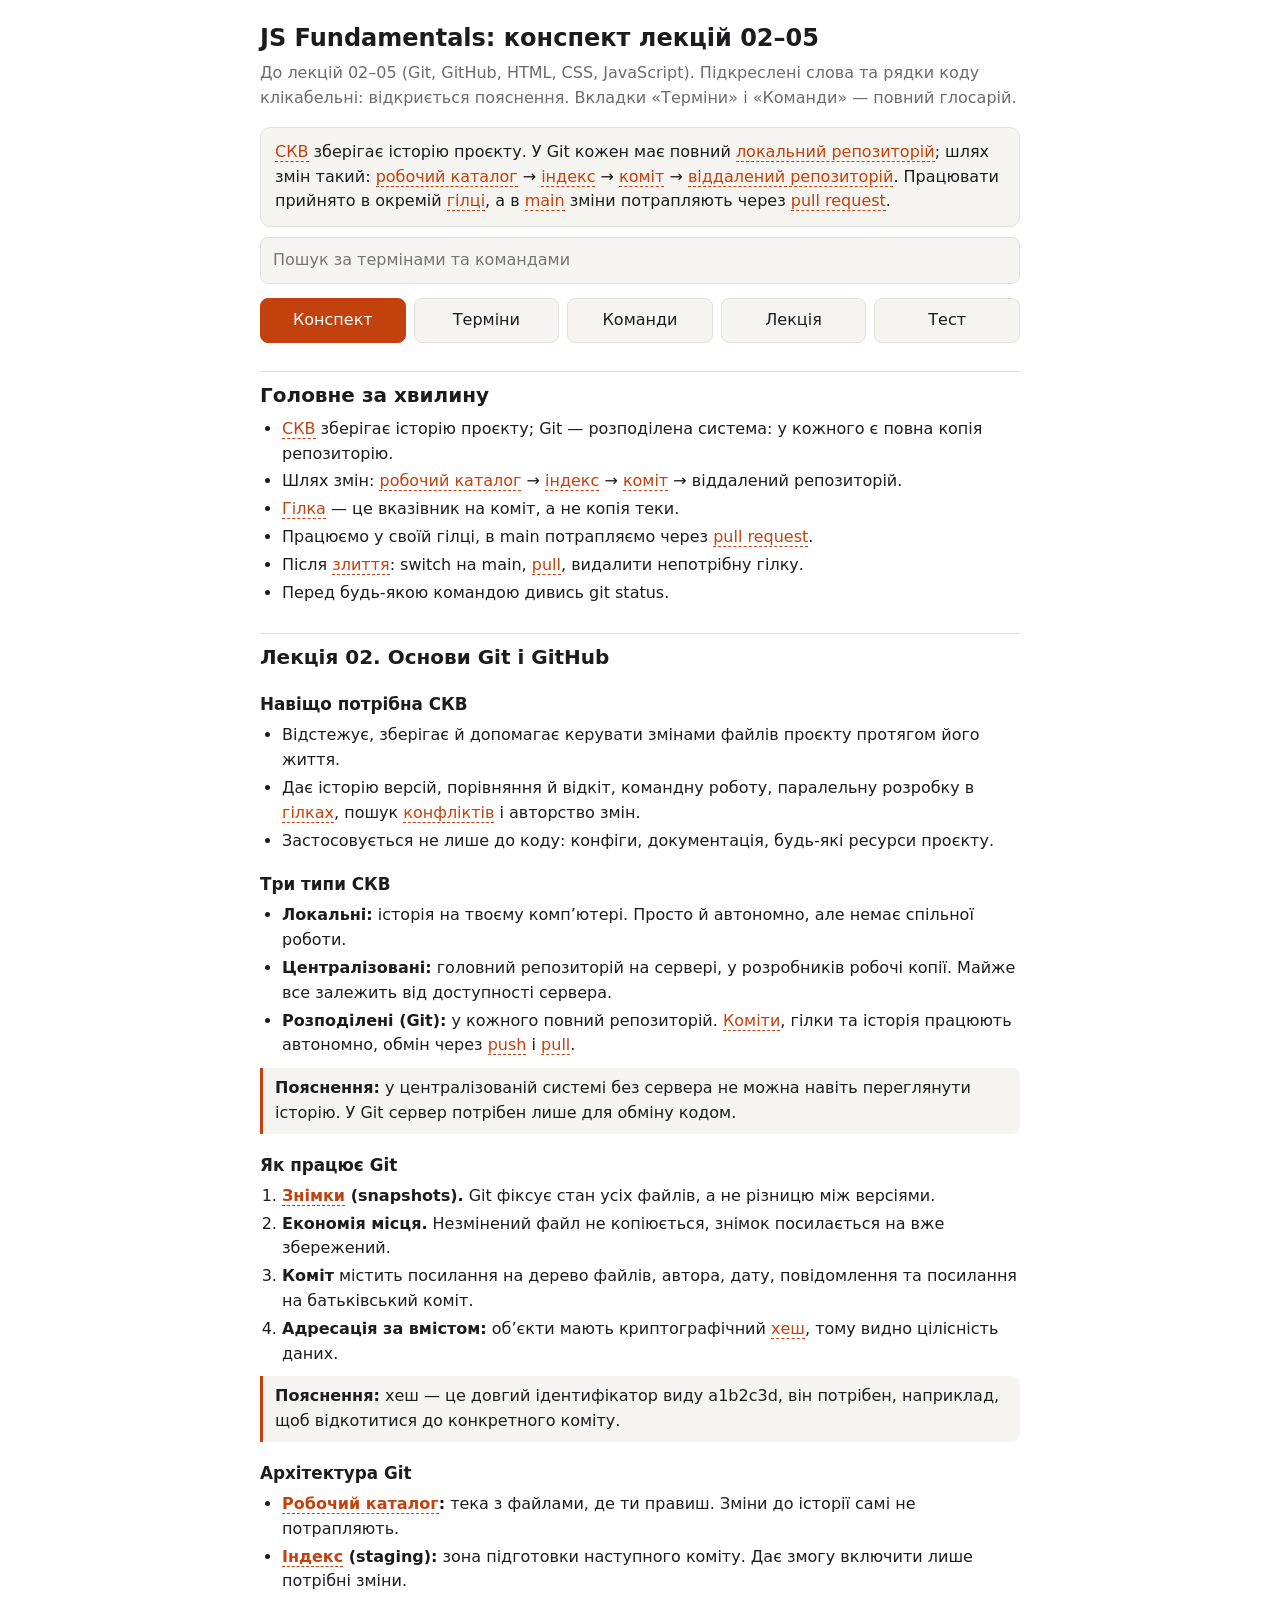
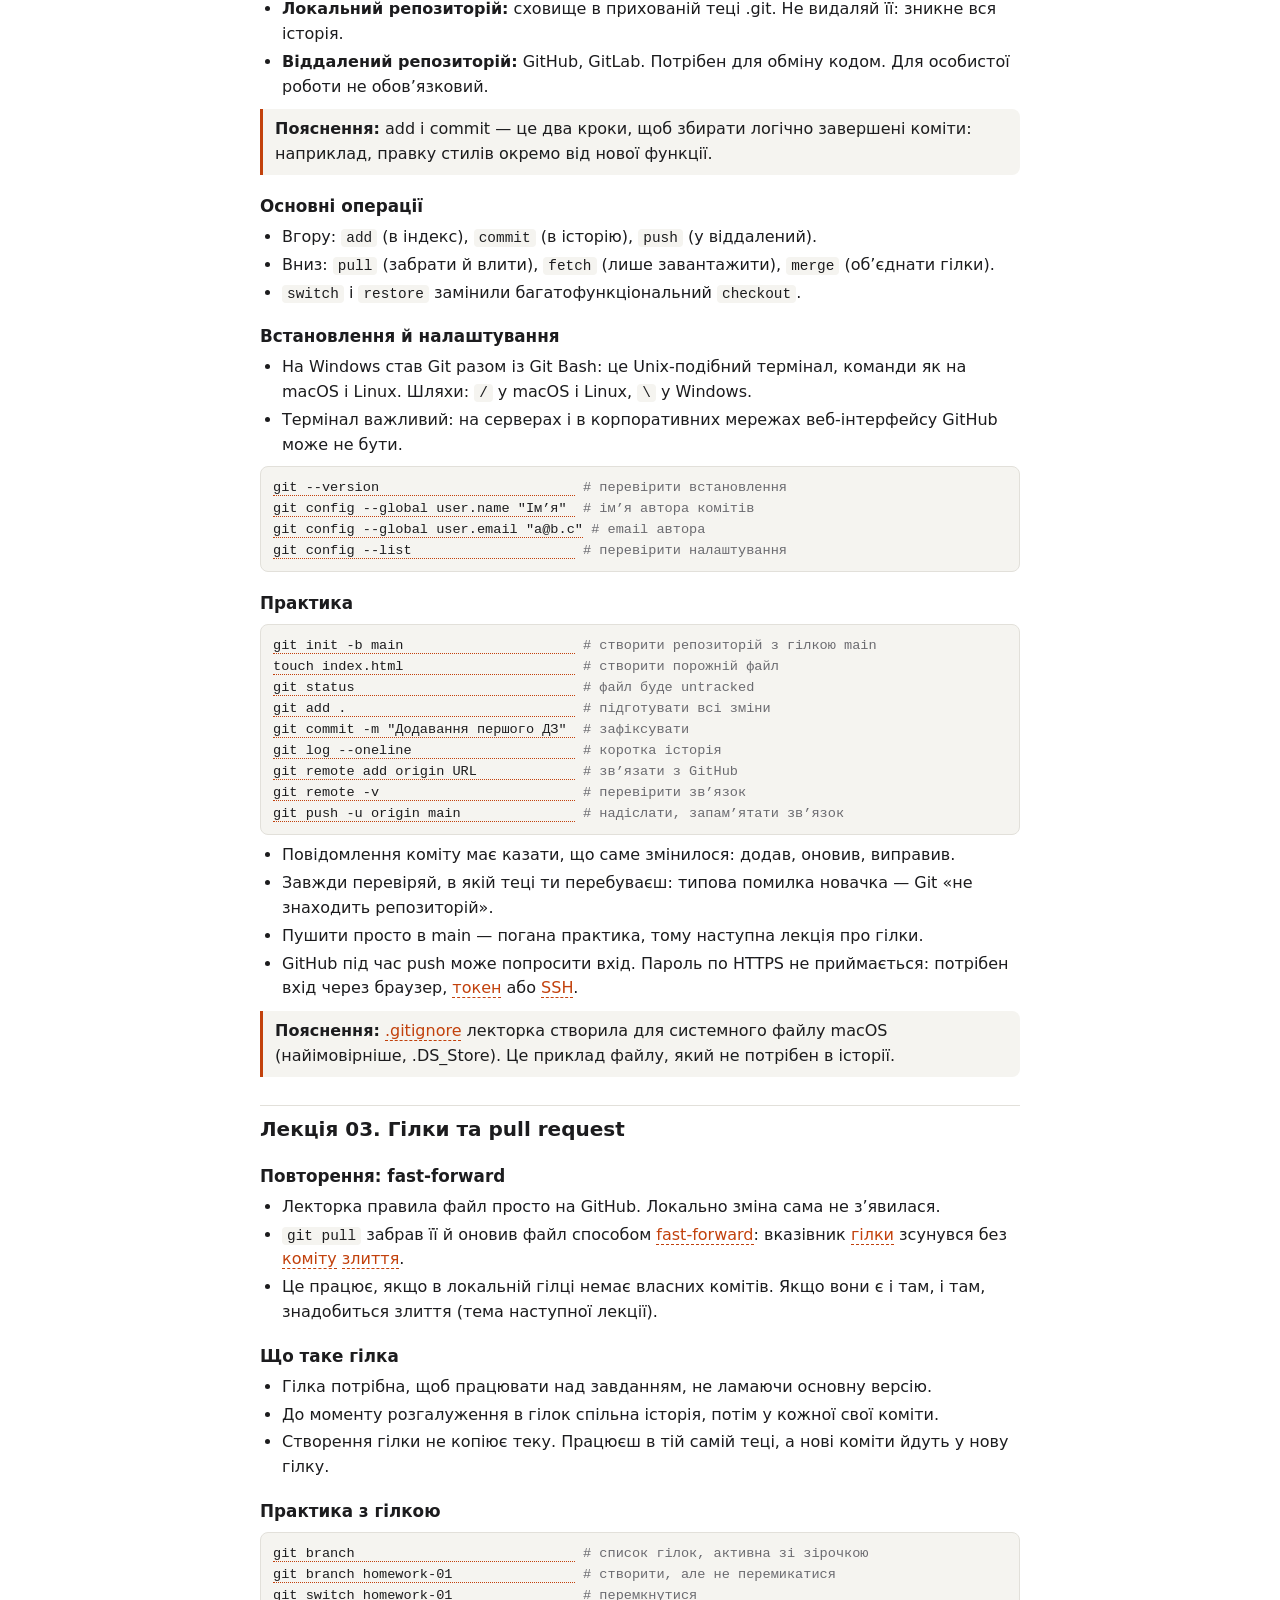
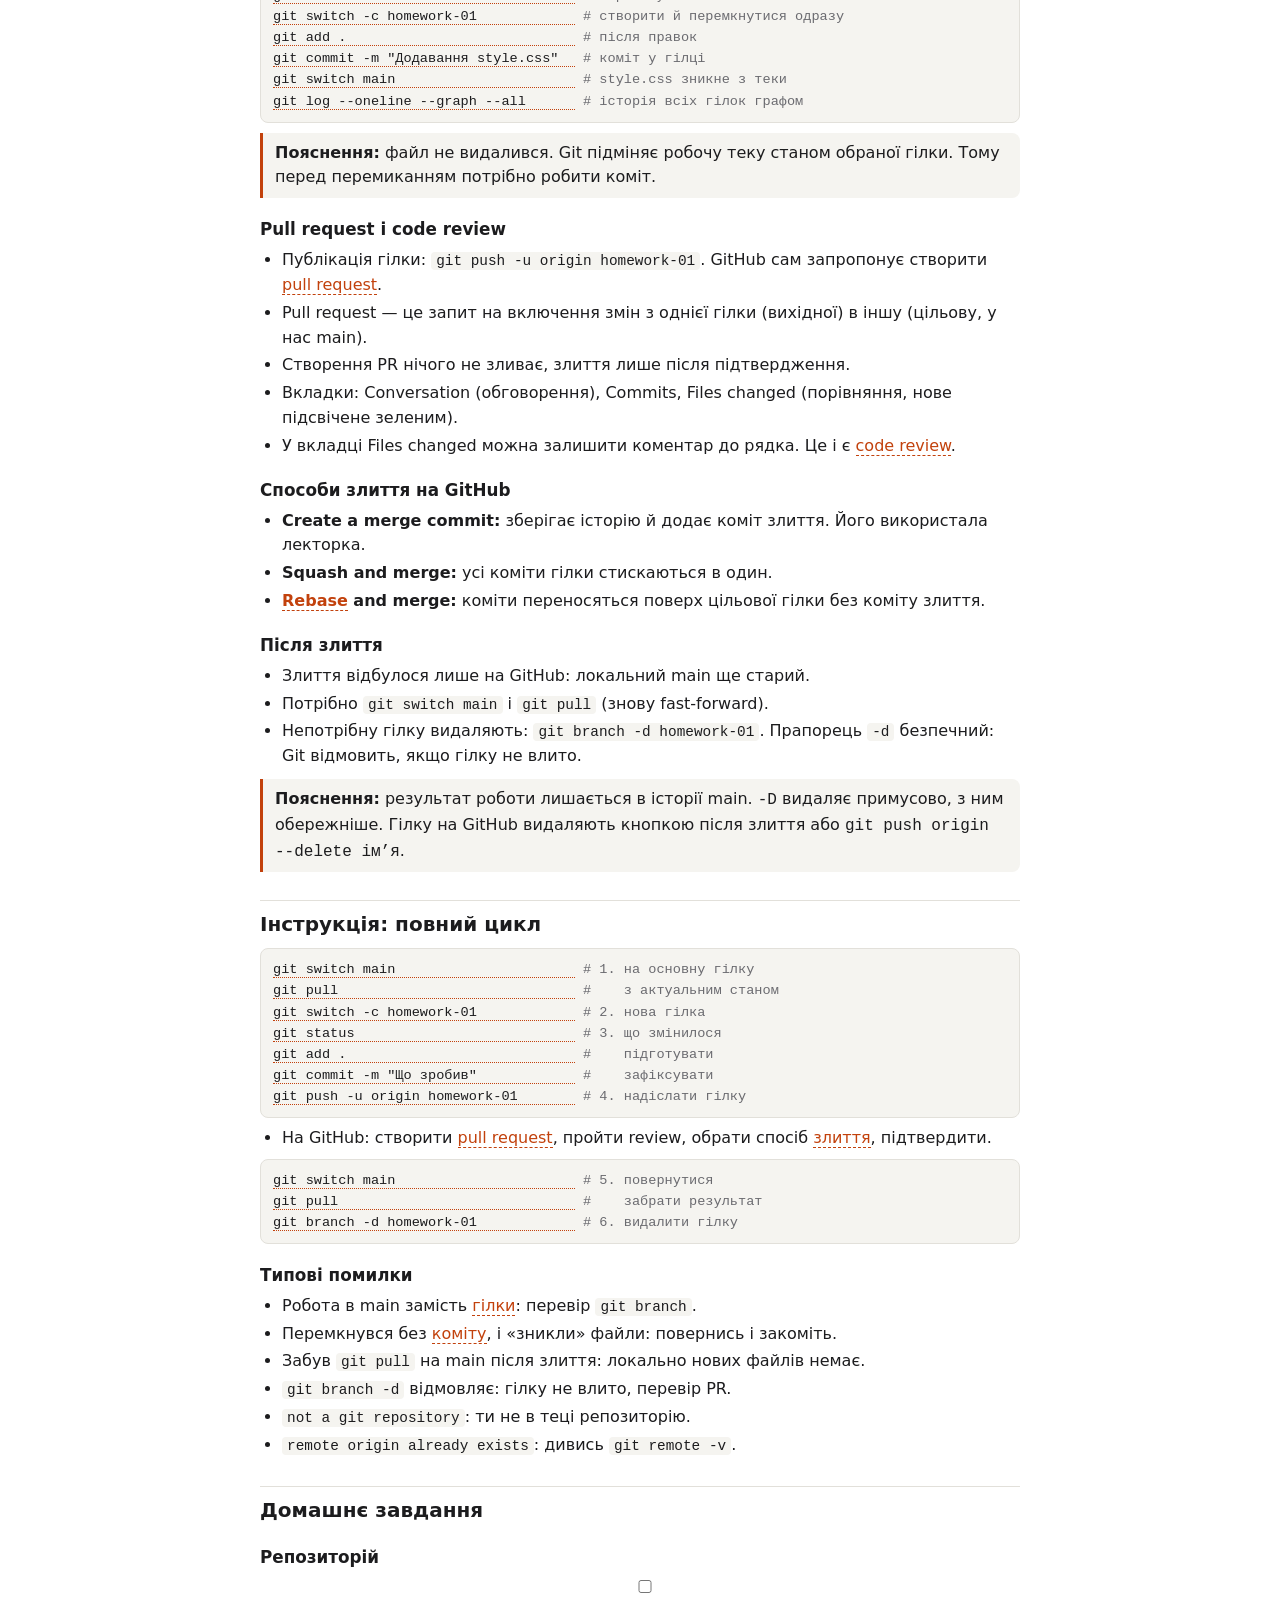
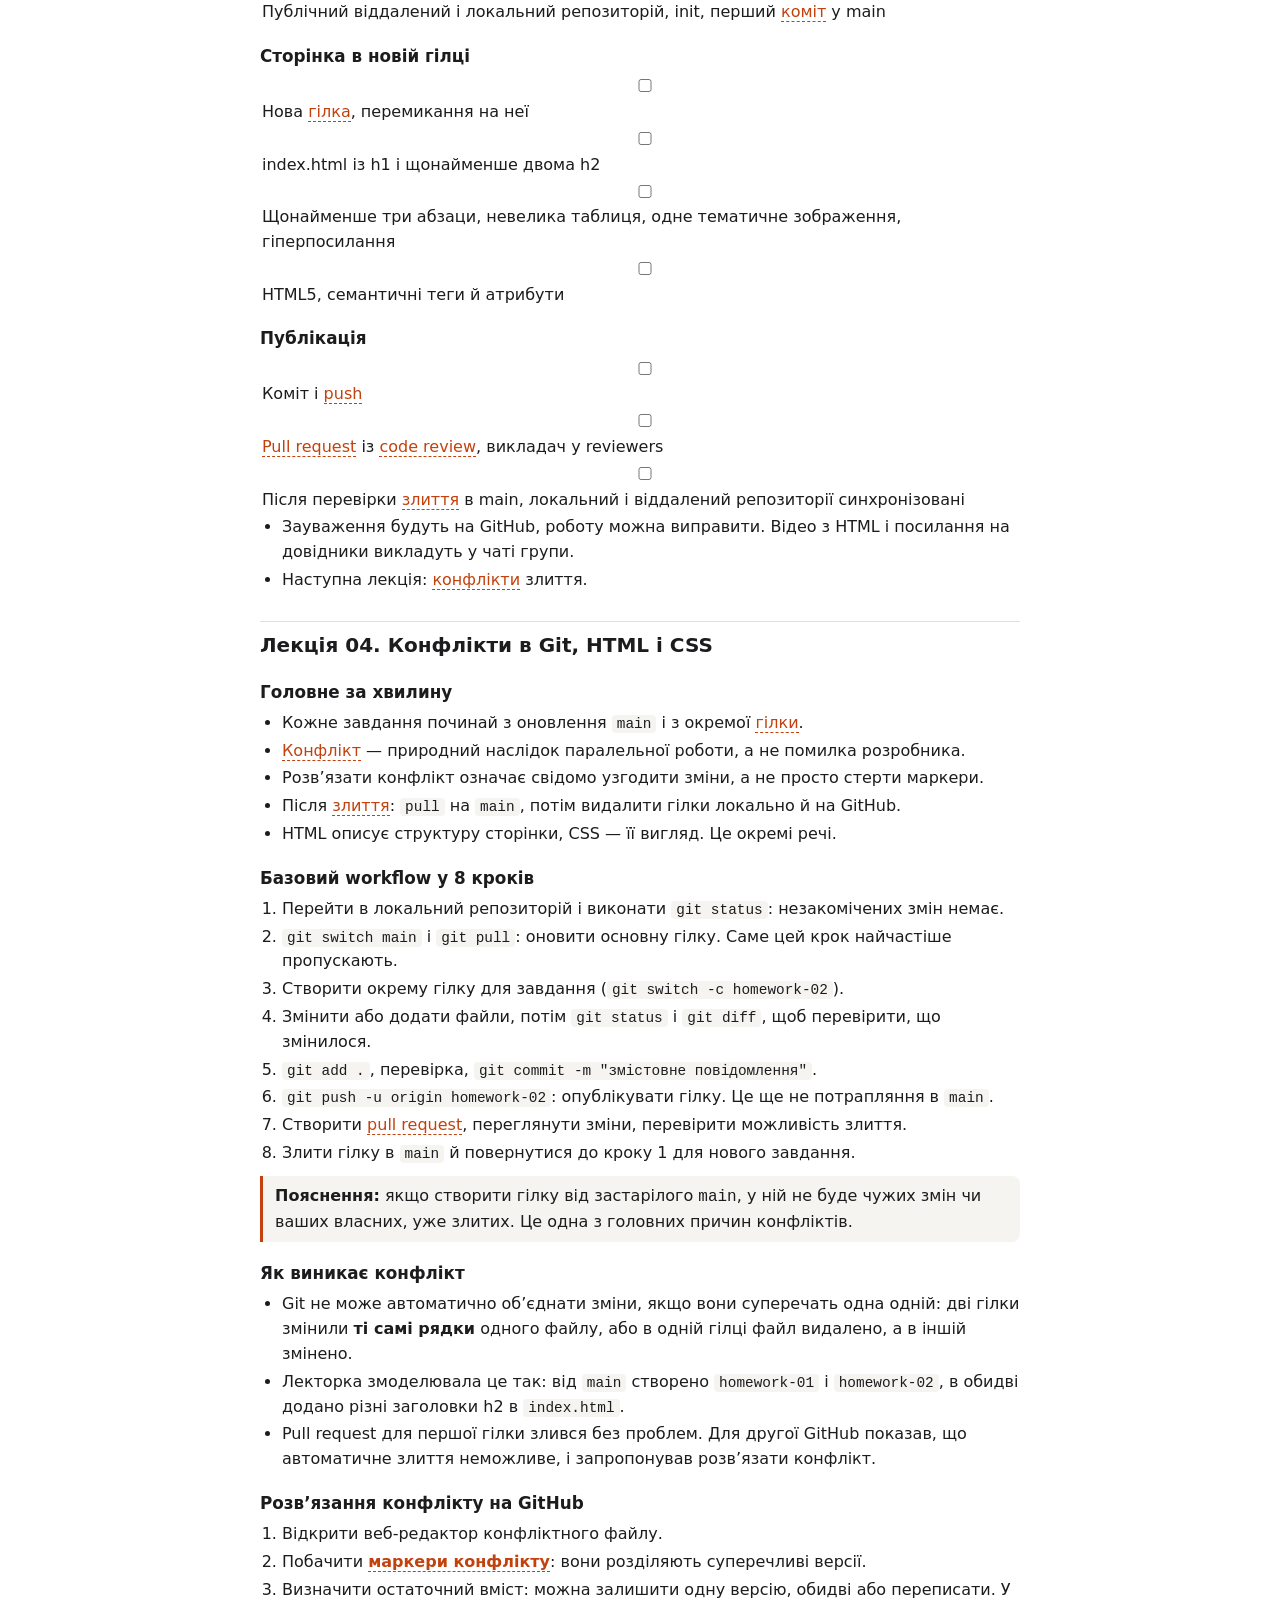
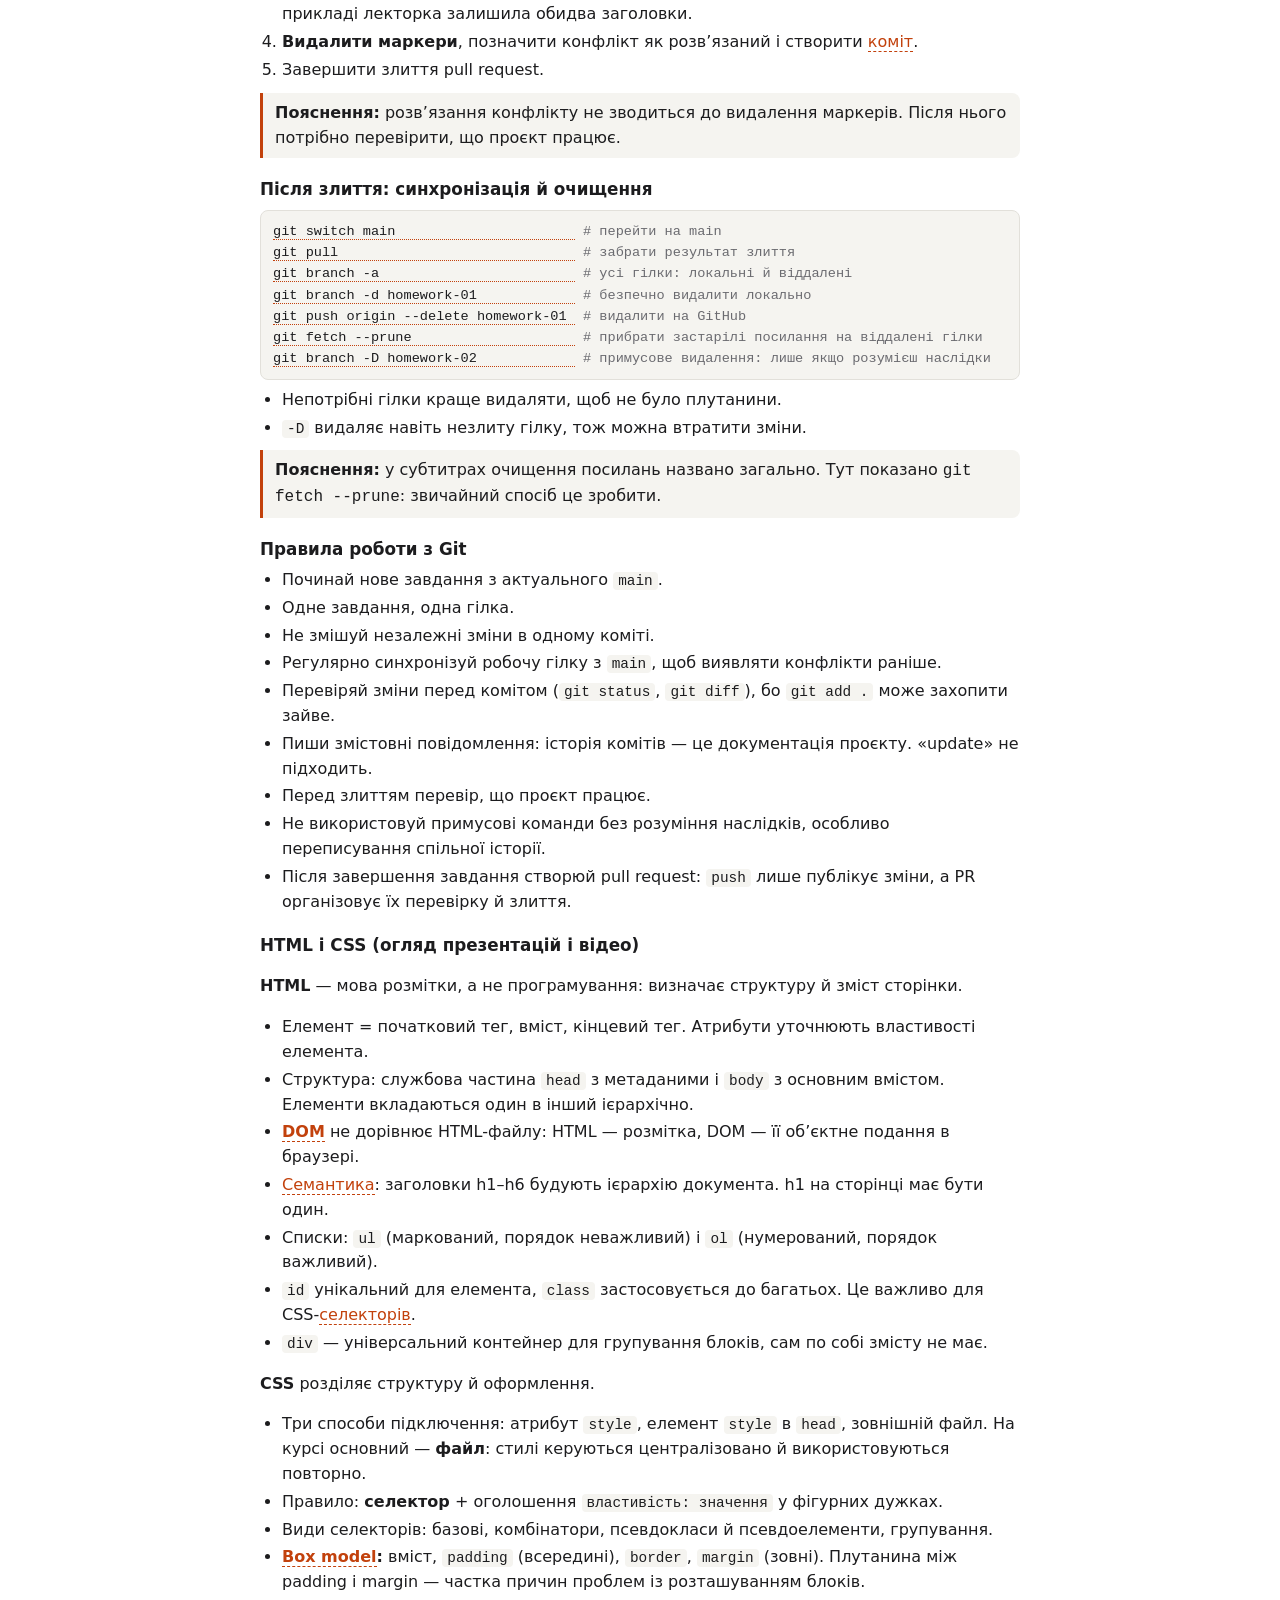
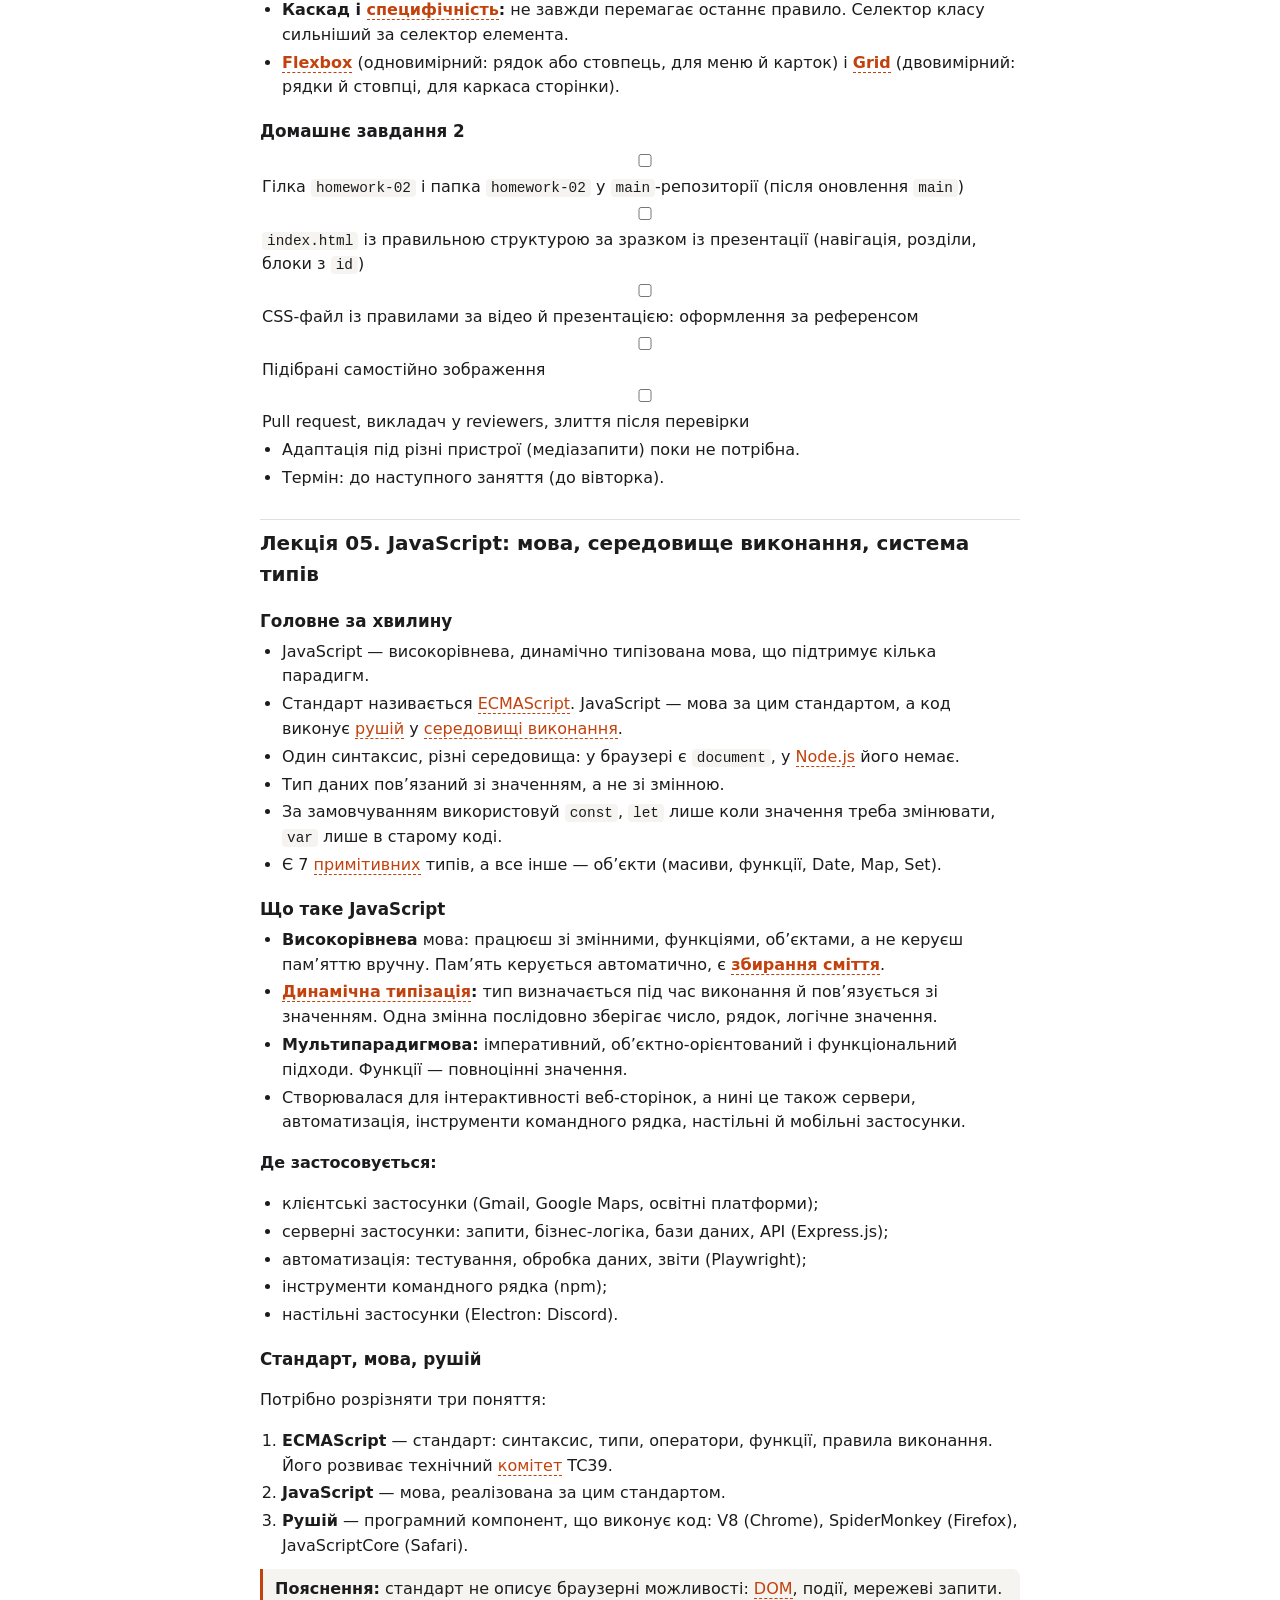
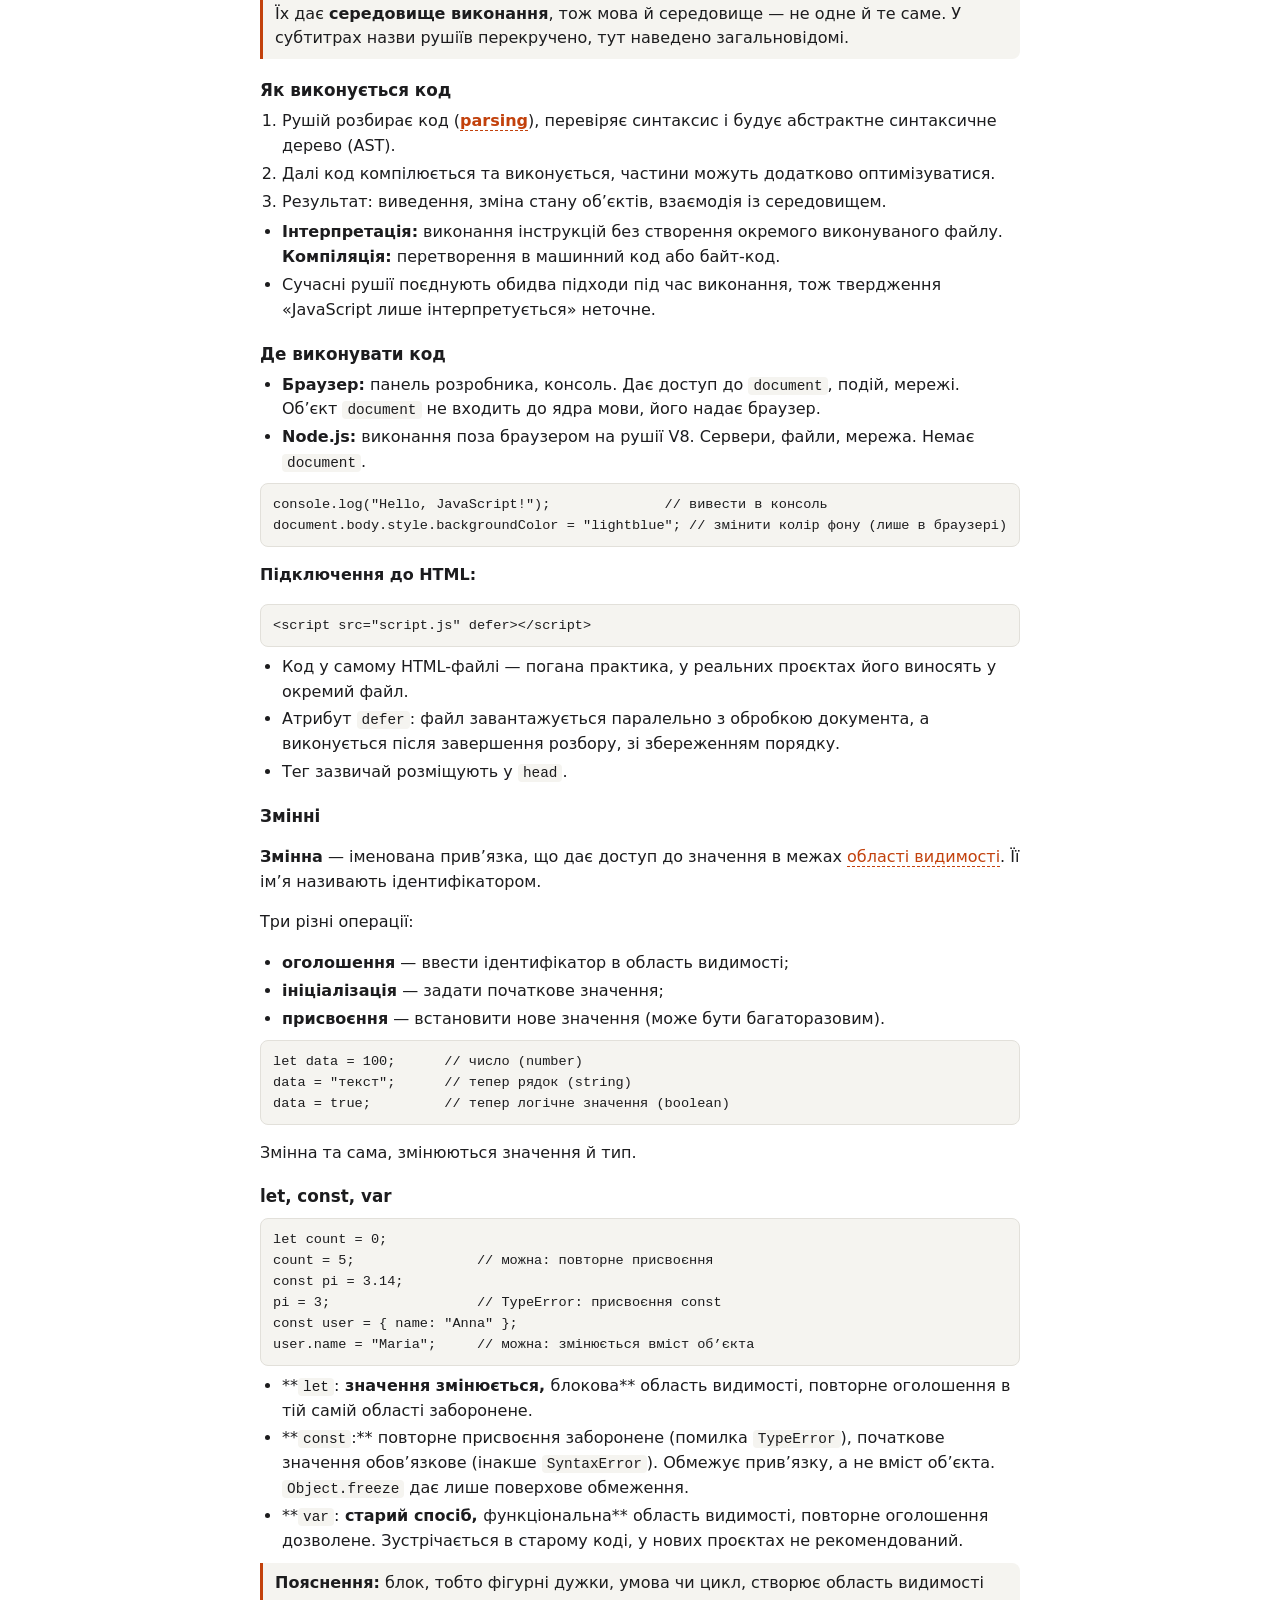
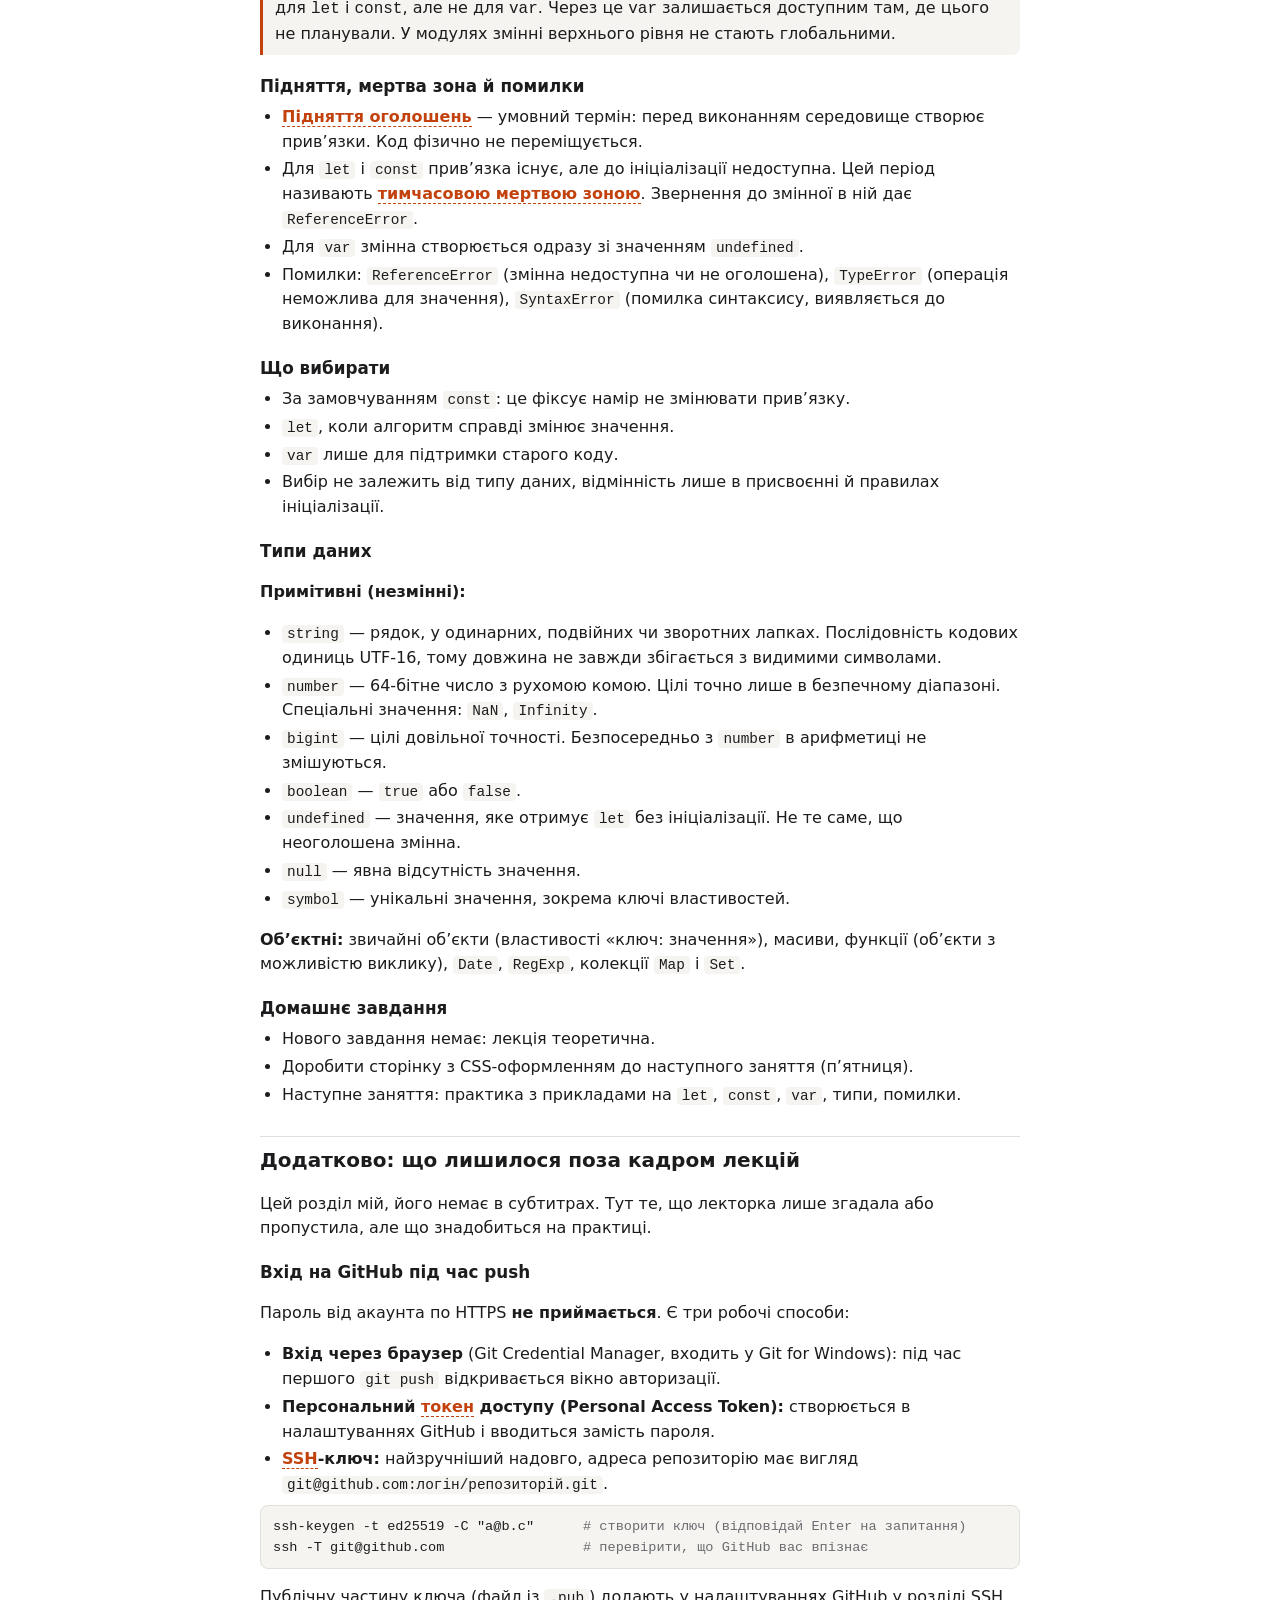
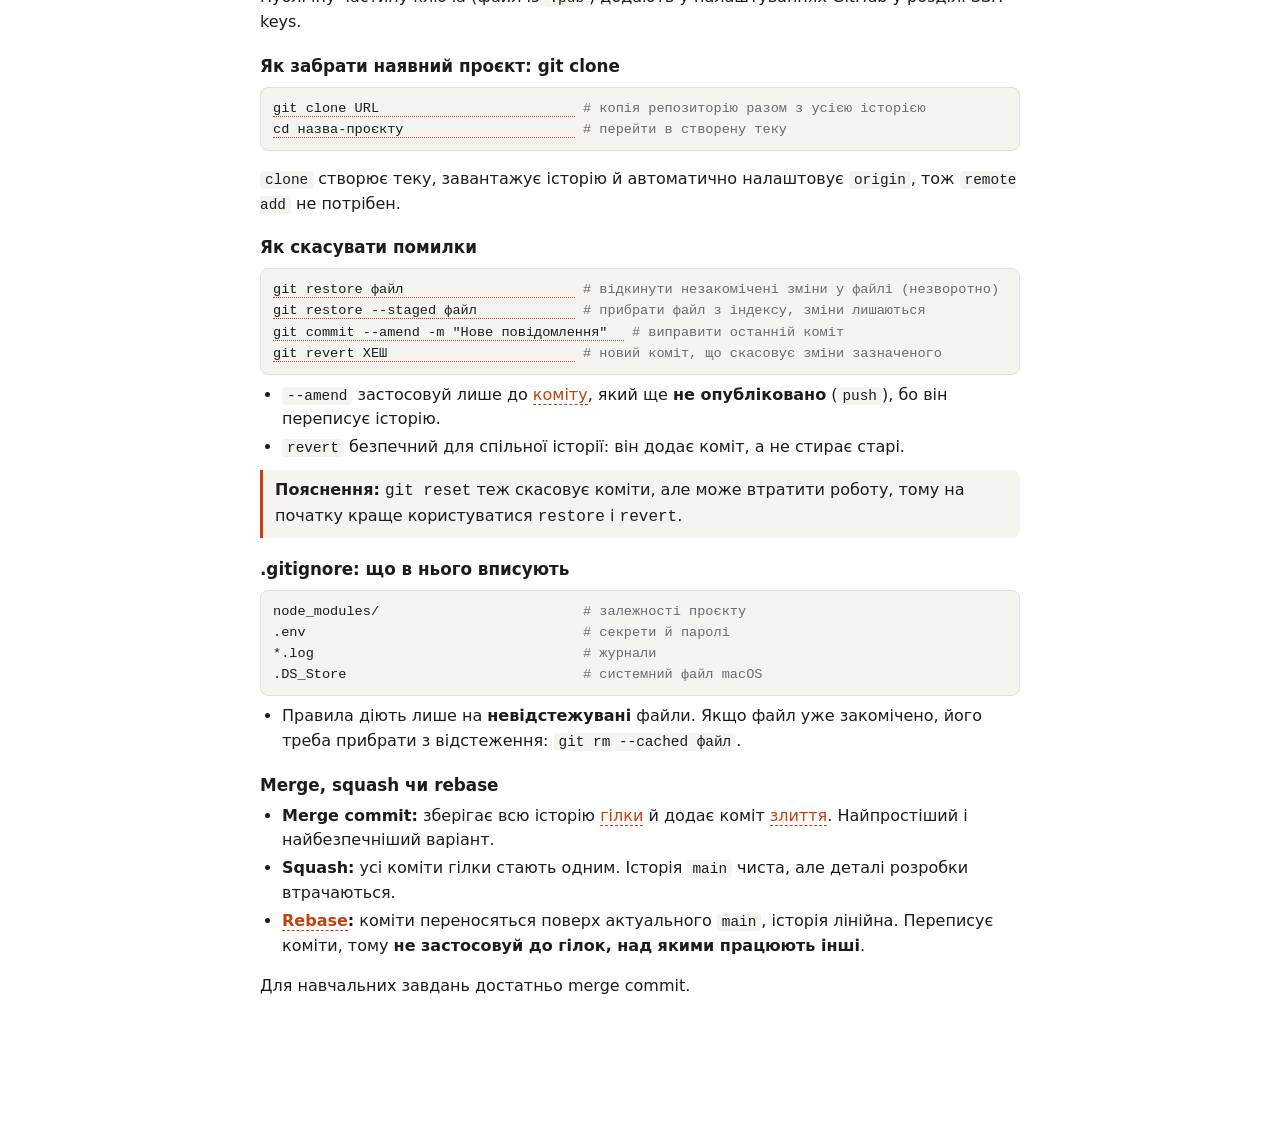
==== commit 5f66404b: "add lesson 5" ====
--- a/Homework_01/page1.html
+++ b/Homework_01/page1.html
@@ -1,7 +1,7 @@
 <!DOCTYPE html>
-<html lang="ua"><head><meta charset="utf-8">
+<html lang="uk"><head><meta charset="utf-8">
 <meta name="viewport" content="width=device-width, initial-scale=1, viewport-fit=cover">
-<title>Git і GitHub: конспект лекцій 02–03</title>
+<title>JS Fundamentals: конспект лекцій 02–05</title>
 <style>
 :root{--bg:#fff;--fg:#1c1c1e;--mu:#6b6b70;--ac:#c2410c;--cd:#f5f4f0;--bd:#e2e0da;color-scheme:light;box-sizing:border-box;padding-top:env(safe-area-inset-top,0px);padding-bottom:env(safe-area-inset-bottom,0px)}
 @media(prefers-color-scheme:dark){:root:not([data-theme="light"]){--bg:#1b1b1d;--fg:#ececec;--mu:#9a9aa0;--ac:#fb923c;--cd:#26262a;--bd:#3a3a40;color-scheme:dark}}
@@ -37,13 +37,30 @@
 .note{border-left:3px solid var(--ac);background:var(--cd);padding:8px 12px;margin:10px 0;border-radius:0 8px 8px 0}
 #s0 ul,#s0 ol{padding-left:22px;margin:6px 0}#s0 li{margin:3px 0}#s0 li.ck{list-style:none;margin-left:-20px}
 #s0 p code,#s0 li code{background:var(--cd);padding:1px 5px;border-radius:4px;font-size:.9em}
+main.wide{max-width:1040px}
+.lay{display:flex;gap:22px;align-items:flex-start}
+.lside{position:sticky;top:env(safe-area-inset-top,0px);width:220px;flex:none;display:flex;flex-direction:column;gap:6px;max-height:100vh;overflow-y:auto;padding:4px 0 20px}
+.lbody{flex:1;min-width:0}
+.lside button{text-align:left;padding:9px 11px;border:1px solid var(--bd);border-radius:8px;background:var(--cd);color:var(--fg);font:inherit;font-size:.92rem;cursor:pointer}
+.lside button.on{background:var(--ac);color:#fff;border-color:var(--ac)}
+.lside button small{display:block;opacity:.85}
+.chs{display:flex;flex-direction:column;gap:2px;margin:2px 0 8px 8px;padding-left:10px;border-left:2px solid var(--bd)}
+.chs a{font-size:.85rem;color:var(--mu);cursor:pointer;padding:2px 0}.chs a:hover{color:var(--ac)}
+@media(max-width:800px){.lay{flex-direction:column;gap:0}.lside{position:static;width:100%;max-height:none}}
+.q{background:var(--cd);border:1px solid var(--bd);border-radius:10px;padding:12px 14px;margin:10px 0}
+.q p{margin:0 0 8px;font-weight:600}
+.o{display:block;width:100%;text-align:left;margin:5px 0;padding:8px 11px;border:1px solid var(--bd);border-radius:8px;background:var(--bg);color:var(--fg);font:inherit;font-size:.95rem;cursor:pointer}
+.o.ok{border-color:#2e9d57;background:rgba(46,157,87,.2)}.o.bad{border-color:#d33;background:rgba(211,51,51,.18)}
+.ex{margin-top:6px;font-size:.9rem;color:var(--mu)}
+#sc{position:sticky;top:env(safe-area-inset-top,0px);background:var(--bg);padding:8px 0;font-weight:600;z-index:3;border-bottom:1px solid var(--bd)}
+#sc button{margin-left:10px;padding:3px 10px;border:1px solid var(--bd);border-radius:6px;background:var(--cd);color:var(--fg);font:inherit;cursor:pointer}
 </style></head><body><main>
-<h1>Git і GitHub: конспект лекцій 02–03</h1>
-<p class="sub">До лекцій 02–03. Підкреслені слова та рядки коду клікабельні: відкриється пояснення. Вкладки «Терміни» і «Команди» — повний глосарій.</p>
+<h1>JS Fundamentals: конспект лекцій 02–05</h1>
+<p class="sub">До лекцій 02–05 (Git, GitHub, HTML, CSS, JavaScript). Підкреслені слова та рядки коду клікабельні: відкриється пояснення. Вкладки «Терміни» і «Команди» — повний глосарій.</p>
 <div class="card" id="intro"></div>
 <input id="q" type="search" placeholder="Пошук за термінами та командами">
-<div class="tabs"><button id="b0" class="on">Конспект</button><button id="b1">Терміни</button><button id="b2">Команди</button><button id="b3">Лекція</button></div>
-<section id="s0"></section><section id="s1" class="hide"></section><section id="s2" class="hide"></section><section id="s3" class="hide"></section>
+<div class="tabs"><button id="b0" class="on">Конспект</button><button id="b1">Терміни</button><button id="b2">Команди</button><button id="b3">Лекція</button><button id="b4">Тест</button></div>
+<section id="s0"></section><section id="s1" class="hide"></section><section id="s2" class="hide"></section><section id="s3" class="hide"></section><section id="s4" class="hide"></section>
 </main>
 <aside id="pop" hidden><div><button id="x" aria-label="Закрити">×</button><div id="pc"></div></div></aside>
 <script type="text/plain" id="doc">
@@ -200,6 +217,257 @@
 - [ ] Після перевірки злиття в main, локальний і віддалений репозиторії синхронізовані
 - Зауваження будуть на GitHub, роботу можна виправити. Відео з HTML і посилання на довідники викладуть у чаті групи.
 - Наступна лекція: конфлікти злиття.
+
+# Лекція 04. Конфлікти в Git, HTML і CSS
+## Головне за хвилину
+- Кожне завдання починай з оновлення `main` і з окремої гілки.
+- Конфлікт — природний наслідок паралельної роботи, а не помилка розробника.
+- Розв’язати конфлікт означає свідомо узгодити зміни, а не просто стерти маркери.
+- Після злиття: `pull` на `main`, потім видалити гілки локально й на GitHub.
+- HTML описує структуру сторінки, CSS — її вигляд. Це окремі речі.
+
+## Базовий workflow у 8 кроків
+1. Перейти в локальний репозиторій і виконати `git status`: незакомічених змін немає.
+2. `git switch main` і `git pull`: оновити основну гілку. Саме цей крок найчастіше пропускають.
+3. Створити окрему гілку для завдання (`git switch -c homework-02`).
+4. Змінити або додати файли, потім `git status` і `git diff`, щоб перевірити, що змінилося.
+5. `git add .`, перевірка, `git commit -m "змістовне повідомлення"`.
+6. `git push -u origin homework-02`: опублікувати гілку. Це ще не потрапляння в `main`.
+7. Створити pull request, переглянути зміни, перевірити можливість злиття.
+8. Злити гілку в `main` й повернутися до кроку 1 для нового завдання.
+
+> Пояснення: якщо створити гілку від застарілого `main`, у ній не буде чужих змін чи ваших власних, уже злитих. Це одна з головних причин конфліктів.
+
+## Як виникає конфлікт
+- Git не може автоматично об’єднати зміни, якщо вони суперечать одна одній: дві гілки змінили **ті самі рядки** одного файлу, або в одній гілці файл видалено, а в іншій змінено.
+- Лекторка змоделювала це так: від `main` створено `homework-01` і `homework-02`, в обидві додано різні заголовки h2 в `index.html`.
+- Pull request для першої гілки злився без проблем. Для другої GitHub показав, що автоматичне злиття неможливе, і запропонував розв’язати конфлікт.
+
+## Розв’язання конфлікту на GitHub
+1. Відкрити веб-редактор конфліктного файлу.
+2. Побачити **маркери конфлікту**: вони розділяють суперечливі версії.
+3. Визначити остаточний вміст: можна залишити одну версію, обидві або переписати. У прикладі лекторка залишила обидва заголовки.
+4. **Видалити маркери**, позначити конфлікт як розв’язаний і створити коміт.
+5. Завершити злиття pull request.
+
+> Пояснення: розв’язання конфлікту не зводиться до видалення маркерів. Після нього потрібно перевірити, що проєкт працює.
+
+## Після злиття: синхронізація й очищення
+```bash
+git switch main                       # перейти на main
+git pull                              # забрати результат злиття
+git branch -a                         # усі гілки: локальні й віддалені
+git branch -d homework-01             # безпечно видалити локально
+git push origin --delete homework-01  # видалити на GitHub
+git fetch --prune                     # прибрати застарілі посилання на віддалені гілки
+git branch -D homework-02             # примусове видалення: лише якщо розумієш наслідки
+```
+- Непотрібні гілки краще видаляти, щоб не було плутанини.
+- `-D` видаляє навіть незлиту гілку, тож можна втратити зміни.
+
+> Пояснення: у субтитрах очищення посилань названо загально. Тут показано `git fetch --prune`: звичайний спосіб це зробити.
+
+## Правила роботи з Git
+- Починай нове завдання з актуального `main`.
+- Одне завдання, одна гілка.
+- Не змішуй незалежні зміни в одному коміті.
+- Регулярно синхронізуй робочу гілку з `main`, щоб виявляти конфлікти раніше.
+- Перевіряй зміни перед комітом (`git status`, `git diff`), бо `git add .` може захопити зайве.
+- Пиши змістовні повідомлення: історія комітів — це документація проєкту. «update» не підходить.
+- Перед злиттям перевір, що проєкт працює.
+- Не використовуй примусові команди без розуміння наслідків, особливо переписування спільної історії.
+- Після завершення завдання створюй pull request: `push` лише публікує зміни, а PR організовує їх перевірку й злиття.
+
+## HTML і CSS (огляд презентацій і відео)
+**HTML** — мова розмітки, а не програмування: визначає структуру й зміст сторінки.
+- Елемент = початковий тег, вміст, кінцевий тег. Атрибути уточнюють властивості елемента.
+- Структура: службова частина `head` з метаданими і `body` з основним вмістом. Елементи вкладаються один в інший ієрархічно.
+- **DOM** не дорівнює HTML-файлу: HTML — розмітка, DOM — її об’єктне подання в браузері.
+- Семантика: заголовки h1–h6 будують ієрархію документа. h1 на сторінці має бути один.
+- Списки: `ul` (маркований, порядок неважливий) і `ol` (нумерований, порядок важливий).
+- `id` унікальний для елемента, `class` застосовується до багатьох. Це важливо для CSS-селекторів.
+- `div` — універсальний контейнер для групування блоків, сам по собі змісту не має.
+
+**CSS** розділяє структуру й оформлення.
+- Три способи підключення: атрибут `style`, елемент `style` в `head`, зовнішній файл. На курсі основний — **файл**: стилі керуються централізовано й використовуються повторно.
+- Правило: **селектор** + оголошення `властивість: значення` у фігурних дужках.
+- Види селекторів: базові, комбінатори, псевдокласи й псевдоелементи, групування.
+- **Box model:** вміст, `padding` (всередині), `border`, `margin` (зовні). Плутанина між padding і margin — частка причин проблем із розташуванням блоків.
+- **Каскад і специфічність:** не завжди перемагає останнє правило. Селектор класу сильніший за селектор елемента.
+- **Flexbox** (одновимірний: рядок або стовпець, для меню й карток) і **Grid** (двовимірний: рядки й стовпці, для каркаса сторінки).
+
+## Домашнє завдання 2
+- [ ] Гілка `homework-02` і папка `homework-02` у `main`-репозиторії (після оновлення `main`)
+- [ ] `index.html` із правильною структурою за зразком із презентації (навігація, розділи, блоки з `id`)
+- [ ] CSS-файл із правилами за відео й презентацією: оформлення за референсом
+- [ ] Підібрані самостійно зображення
+- [ ] Pull request, викладач у reviewers, злиття після перевірки
+- Адаптація під різні пристрої (медіазапити) поки не потрібна.
+- Термін: до наступного заняття (до вівторка).
+
+# Лекція 05. JavaScript: мова, середовище виконання, система типів
+## Головне за хвилину
+- JavaScript — високорівнева, динамічно типізована мова, що підтримує кілька парадигм.
+- Стандарт називається ECMAScript. JavaScript — мова за цим стандартом, а код виконує рушій у середовищі виконання.
+- Один синтаксис, різні середовища: у браузері є `document`, у Node.js його немає.
+- Тип даних пов’язаний зі значенням, а не зі змінною.
+- За замовчуванням використовуй `const`, `let` лише коли значення треба змінювати, `var` лише в старому коді.
+- Є 7 примітивних типів, а все інше — об’єкти (масиви, функції, Date, Map, Set).
+
+## Що таке JavaScript
+- **Високорівнева** мова: працюєш зі змінними, функціями, об’єктами, а не керуєш пам’яттю вручну. Пам’ять керується автоматично, є **збирання сміття**.
+- **Динамічна типізація:** тип визначається під час виконання й пов’язується зі значенням. Одна змінна послідовно зберігає число, рядок, логічне значення.
+- **Мультипарадигмова:** імперативний, об’єктно-орієнтований і функціональний підходи. Функції — повноцінні значення.
+- Створювалася для інтерактивності веб-сторінок, а нині це також сервери, автоматизація, інструменти командного рядка, настільні й мобільні застосунки.
+
+**Де застосовується:**
+- клієнтські застосунки (Gmail, Google Maps, освітні платформи);
+- серверні застосунки: запити, бізнес-логіка, бази даних, API (Express.js);
+- автоматизація: тестування, обробка даних, звіти (Playwright);
+- інструменти командного рядка (npm);
+- настільні застосунки (Electron: Discord).
+
+## Стандарт, мова, рушій
+Потрібно розрізняти три поняття:
+1. **ECMAScript** — стандарт: синтаксис, типи, оператори, функції, правила виконання. Його розвиває технічний комітет TC39.
+2. **JavaScript** — мова, реалізована за цим стандартом.
+3. **Рушій** — програмний компонент, що виконує код: V8 (Chrome), SpiderMonkey (Firefox), JavaScriptCore (Safari).
+
+> Пояснення: стандарт не описує браузерні можливості: DOM, події, мережеві запити. Їх дає **середовище виконання**, тож мова й середовище — не одне й те саме. У субтитрах назви рушіїв перекручено, тут наведено загальновідомі.
+
+## Як виконується код
+1. Рушій розбирає код (**parsing**), перевіряє синтаксис і будує абстрактне синтаксичне дерево (AST).
+2. Далі код компілюється та виконується, частини можуть додатково оптимізуватися.
+3. Результат: виведення, зміна стану об’єктів, взаємодія із середовищем.
+
+- **Інтерпретація:** виконання інструкцій без створення окремого виконуваного файлу. **Компіляція:** перетворення в машинний код або байт-код.
+- Сучасні рушії поєднують обидва підходи під час виконання, тож твердження «JavaScript лише інтерпретується» неточне.
+
+## Де виконувати код
+- **Браузер:** панель розробника, консоль. Дає доступ до `document`, подій, мережі. Об’єкт `document` не входить до ядра мови, його надає браузер.
+- **Node.js:** виконання поза браузером на рушії V8. Сервери, файли, мережа. Немає `document`.
+
+```javascript
+console.log("Hello, JavaScript!");              // вивести в консоль
+document.body.style.backgroundColor = "lightblue"; // змінити колір фону (лише в браузері)
+```
+
+**Підключення до HTML:**
+```html
+<script src="script.js" defer></scr_ipt>
+```
+- Код у самому HTML-файлі — погана практика, у реальних проєктах його виносять у окремий файл.
+- Атрибут `defer`: файл завантажується паралельно з обробкою документа, а виконується після завершення розбору, зі збереженням порядку.
+- Тег зазвичай розміщують у `head`.
+
+## Змінні
+**Змінна** — іменована прив’язка, що дає доступ до значення в межах області видимості. Її ім’я називають ідентифікатором.
+
+Три різні операції:
+- **оголошення** — ввести ідентифікатор в область видимості;
+- **ініціалізація** — задати початкове значення;
+- **присвоєння** — встановити нове значення (може бути багаторазовим).
+
+```javascript
+let data = 100;      // число (number)
+data = "текст";      // тепер рядок (string)
+data = true;         // тепер логічне значення (boolean)
+```
+Змінна та сама, змінюються значення й тип.
+
+## let, const, var
+```javascript
+let count = 0;
+count = 5;               // можна: повторне присвоєння
+const pi = 3.14;
+pi = 3;                  // TypeError: присвоєння const
+const user = { name: "Anna" };
+user.name = "Maria";     // можна: змінюється вміст об’єкта
+```
+- **`let`:** значення змінюється, **блокова** область видимості, повторне оголошення в тій самій області заборонене.
+- **`const`:** повторне присвоєння заборонене (помилка `TypeError`), початкове значення обов’язкове (інакше `SyntaxError`). Обмежує прив’язку, а не вміст об’єкта. `Object.freeze` дає лише поверхове обмеження.
+- **`var`:** старий спосіб, **функціональна** область видимості, повторне оголошення дозволене. Зустрічається в старому коді, у нових проєктах не рекомендований.
+
+> Пояснення: блок, тобто фігурні дужки, умова чи цикл, створює область видимості для `let` і `const`, але не для `var`. Через це `var` залишається доступним там, де цього не планували. У модулях змінні верхнього рівня не стають глобальними.
+
+## Підняття, мертва зона й помилки
+- **Підняття оголошень** — умовний термін: перед виконанням середовище створює прив’язки. Код фізично не переміщується.
+- Для `let` і `const` прив’язка існує, але до ініціалізації недоступна. Цей період називають **тимчасовою мертвою зоною**. Звернення до змінної в ній дає `ReferenceError`.
+- Для `var` змінна створюється одразу зі значенням `undefined`.
+- Помилки: `ReferenceError` (змінна недоступна чи не оголошена), `TypeError` (операція неможлива для значення), `SyntaxError` (помилка синтаксису, виявляється до виконання).
+
+## Що вибирати
+- За замовчуванням `const`: це фіксує намір не змінювати прив’язку.
+- `let`, коли алгоритм справді змінює значення.
+- `var` лише для підтримки старого коду.
+- Вибір не залежить від типу даних, відмінність лише в присвоєнні й правилах ініціалізації.
+
+## Типи даних
+**Примітивні (незмінні):**
+- `string` — рядок, у одинарних, подвійних чи зворотних лапках. Послідовність кодових одиниць UTF-16, тому довжина не завжди збігається з видимими символами.
+- `number` — 64-бітне число з рухомою комою. Цілі точно лише в безпечному діапазоні. Спеціальні значення: `NaN`, `Infinity`.
+- `bigint` — цілі довільної точності. Безпосередньо з `number` в арифметиці не змішуються.
+- `boolean` — `true` або `false`.
+- `undefined` — значення, яке отримує `let` без ініціалізації. Не те саме, що неоголошена змінна.
+- `null` — явна відсутність значення.
+- `symbol` — унікальні значення, зокрема ключі властивостей.
+
+**Об’єктні:** звичайні об’єкти (властивості «ключ: значення»), масиви, функції (об’єкти з можливістю виклику), `Date`, `RegExp`, колекції `Map` і `Set`.
+
+## Домашнє завдання
+- Нового завдання немає: лекція теоретична.
+- Доробити сторінку з CSS-оформленням до наступного заняття (п’ятниця).
+- Наступне заняття: практика з прикладами на `let`, `const`, `var`, типи, помилки.
+
+# Додатково: що лишилося поза кадром лекцій
+Цей розділ мій, його немає в субтитрах. Тут те, що лекторка лише згадала або пропустила, але що знадобиться на практиці.
+
+## Вхід на GitHub під час push
+Пароль від акаунта по HTTPS **не приймається**. Є три робочі способи:
+- **Вхід через браузер** (Git Credential Manager, входить у Git for Windows): під час першого `git push` відкривається вікно авторизації.
+- **Персональний токен доступу (Personal Access Token):** створюється в налаштуваннях GitHub і вводиться замість пароля.
+- **SSH-ключ:** найзручніший надовго, адреса репозиторію має вигляд `git@github.com:логін/репозиторій.git`.
+
+```bash
+ssh-keygen -t ed25519 -C "a@b.c"      # створити ключ (відповідай Enter на запитання)
+ssh -T git@github.com                 # перевірити, що GitHub вас впізнає
+```
+Публічну частину ключа (файл із `.pub`) додають у налаштуваннях GitHub у розділі SSH keys.
+
+## Як забрати наявний проєкт: git clone
+```bash
+git clone URL                         # копія репозиторію разом з усією історією
+cd назва-проєкту                      # перейти в створену теку
+```
+`clone` створює теку, завантажує історію й автоматично налаштовує `origin`, тож `remote add` не потрібен.
+
+## Як скасувати помилки
+```bash
+git restore файл                      # відкинути незакомічені зміни у файлі (незворотно)
+git restore --staged файл             # прибрати файл з індексу, зміни лишаються
+git commit --amend -m "Нове повідомлення"   # виправити останній коміт
+git revert ХЕШ                        # новий коміт, що скасовує зміни зазначеного
+```
+- `--amend` застосовуй лише до коміту, який ще **не опубліковано** (`push`), бо він переписує історію.
+- `revert` безпечний для спільної історії: він додає коміт, а не стирає старі.
+
+> Пояснення: `git reset` теж скасовує коміти, але може втратити роботу, тому на початку краще користуватися `restore` і `revert`.
+
+## .gitignore: що в нього вписують
+```bash
+node_modules/                         # залежності проєкту
+.env                                  # секрети й паролі
+*.log                                 # журнали
+.DS_Store                             # системний файл macOS
+```
+- Правила діють лише на **невідстежувані** файли. Якщо файл уже закомічено, його треба прибрати з відстеження: `git rm --cached файл`.
+
+## Merge, squash чи rebase
+- **Merge commit:** зберігає всю історію гілки й додає коміт злиття. Найпростіший і найбезпечніший варіант.
+- **Squash:** усі коміти гілки стають одним. Історія `main` чиста, але деталі розробки втрачаються.
+- **Rebase:** коміти переносяться поверх актуального `main`, історія лінійна. Переписує коміти, тому **не застосовуй до гілок, над якими працюють інші**.
+
+Для навчальних завдань достатньо merge commit.
 </script>
 <script type="text/plain" id="lec">
 # ▶ Лекція 02 · Основи Git та GitHub
@@ -773,6 +1041,567 @@
 Одразу після заняття в чаті групи (WhatsApp) опублікують **посилання на відео** про основи HTML: що це таке, як будується сторінка, яка в неї структура. Усе потрібне для домашнього завдання можна самостійно опрацювати за цим відео. Також буде кілька посилань на **довідники з тегів**.
 
 Якщо є запитання, лекторка готова відповісти.
+
+# ▶ Лекція 04 · Конфлікти в Git, HTML і CSS
+# Вступ: про що заняття ✓
+Сьогодні ми ще раз проходимо **базовий workflow роботи з Git**. Потрібно чітко розуміти послідовність дій і механізм взаємодії з локальним і віддаленим репозиторіями. Особливо на початку багато проблем виникає саме через те, що цього не розуміють: наприклад, коли об’єднують гілку з `main` і з’являються конфлікти.
+
+План заняття:
+1. Базовий workflow: усі кроки від початку до кінця.
+2. Конфлікти: як вони виникають і як їх розв’язувати. Ми змоделюємо ситуацію й пройдемо її на практиці.
+3. Огляд презентацій і відео за темою HTML і CSS: ці матеріали студенти опрацьовують самостійно, а наступне заняття буде повним ревʼю з відповідями на запитання.
+
+# Базовий workflow роботи з Git ✓
+Будь-яка робота з локальним і віддаленим репозиторіями починається з однієї дії: **перейти в локальний репозиторій**. Це один із найважливіших кроків усього процесу.
+
+## Крок 1. Перевірити стан
+Виконати `git status` і переконатися, що немає **незакомічених змін**, які випадково можуть потрапити до наступної гілки.
+
+## Крок 2. Оновити основну гілку
+Саме цей крок студенти найчастіше пропускають. Усі домашні й практичні завдання зберігаються в `main`, тож це **спільна база** розробки. Перед будь-яким новим завданням потрібно отримати її актуальний стан.
+- Віддалений `main` оновлюється після злиття pull request, але **локальний сам не оновлюється**.
+- Якщо створити гілку від застарілого `main`, у ній не буде змін, які вже внесли інші розробники чи ви самі в попередньому pull request. Це ускладнює інтеграцію й призводить до додаткових конфліктів.
+
+```bash
+git switch main                       # перейти на main
+git pull                              # стягнути актуальний стан із віддаленого main
+```
+> **Правило:** кожне нове завдання починаємо з оновлення локального `main`.
+
+## Крок 3. Створити окрему гілку
+Окрема гілка **ізолює зміни** конкретного завдання від основної версії проєкту. Можна змінювати файли, виправляти помилки, робити коміти, і це не впливає на `main`. Кожна гілка має власну історію змін, тож результат перевіряють незалежно й об’єднують з основною гілкою лише після завершення завдання.
+
+Нова гілка створюється на основі **актуального** `main`. Працюємо в ній і не чіпаємо `main`, доки завдання не буде завершено.
+
+# Зміни, status, add і commit ✓
+## Крок 4. Змінити файли
+Створюємо нові файли або змінюємо наявні відповідно до умов завдання. На цьому етапі всі зміни існують лише в **робочому каталозі** й ще не є частиною історії Git.
+
+Після редагування перевіряємо, що саме змінено, додано чи видалено. Це гарантує, що до майбутнього коміту потраплять лише зміни, які стосуються поточного завдання.
+- **`git status`** показує поточний стан: які файли відстежуються, які ні, що змінено. У текстовому форматі.
+- **`git diff`** показує, що саме змінилося всередині файлів: нове підсвічується зеленим.
+
+## Крок 5. Підготувати зміни та створити коміт
+```bash
+git add .                             # підготувати всі змінені файли
+git commit -m "Додавання заголовка"   # зафіксувати
+```
+- `git add .` додає до індексу всі змінені файли. Якщо потрібні не всі, додають за назвою файлу. Коли файлів багато, `.` зручніший за перелік по черзі.
+- Є команда з параметром, що дозволяє перевірити, що саме буде включено до коміту (це `git diff --staged`).
+- **Не пропускай перевірку** `git status` перед комітом: `git add .` може захопити випадково змінені файли.
+- `git commit` створює нову точку в історії проєкту.
+
+> Пояснення: у субтитрах параметр для перегляду підготовлених змін розпізнано нечітко. Зазвичай це `git diff --staged`.
+
+**Коміт має бути логічно завершеною зміною**, а повідомлення має зрозуміло пояснювати, що зроблено. Це забезпечує можливість відстежувати історію розробки, аналізувати зміни й за потреби повертатися до попередніх версій.
+
+# Публікація, pull request і злиття ✓
+## Крок 6. Опублікувати гілку на GitHub
+Після коміту зміни лежать лише в **локальному** репозиторії. Щоб вони стали доступними іншим учасникам або викладачу, робочу гілку потрібно передати у віддалений репозиторій.
+```bash
+git push -u origin homework-02
+```
+Прапорець `-u` встановлює зв’язок між локальною та віддаленою гілкою, тож надалі достатньо короткої команди без додаткових параметрів. **Публікація гілки ще не означає потрапляння змін до `main`**: ми лише передаємо результат на GitHub, де його можна перевірити.
+
+## Крок 7. Створити pull request
+Це можна зробити через веб-інтерфейс або термінал. Pull request це не просто механізм об’єднання гілок, а важливий інструмент **контролю якості** коду: можна переглянути змінені файли, проаналізувати й обговорити реалізацію та **перевірити можливість об’єднання без конфліктів**. Якщо конфлікти виникають, їх треба розв’язати саме тут.
+
+## Крок 8. Об’єднати гілку з main
+Після перевірки та усунення проблем виконуємо злиття робочої гілки з основною. Поки що робимо це у веб-інтерфейсі для простоти, а як робити те саме з терміналу, лекторка покаже пізніше.
+
+## Що дає такий workflow
+Кожен етап має своє призначення:
+- оновлення `main` дає актуальність версії продукту;
+- окрема гілка дає незалежність змін;
+- коміт фіксує результат;
+- публікація на GitHub робить зміни доступними команді, викладачу чи для віддаленого зберігання;
+- pull request дає перевірку;
+- злиття завершує завдання.
+
+Після завершення одного завдання цикл повторюється: повертаємося до кроку 1, отримуємо останні зміни й створюємо нову гілку. Дотримання цієї послідовності дозволяє кільком людям одночасно працювати над одним проєктом (студентам працювати, а викладачу перевіряти) й **не порушувати стабільність основної версії**.
+
+# Конфлікти: що це і чому виникають ✓
+Конфліктів **не треба лякатися**. Перша реакція може бути складною, але це досить поширена ситуація: Git не може автоматично об’єднати зміни з різних гілок чи версій проєкту, бо вони суперечать одна одній.
+
+**Найчастіші причини:**
+- двоє розробників змінили **ті самі рядки** одного файлу, наприклад додали різні фрагменти завдання в одне й те саме місце;
+- в одній гілці файл **видалили**, а в іншій **змінили**.
+
+Конфлікти виникають під час команд, коли Git намагається об’єднати різні зміни. Нам потрібно вміти їх розв’язувати й розуміти, як не припускатися зайвих конфліктів.
+
+# Моделюємо конфлікт: дві гілки ✓
+**Ситуація.** У нас є `main` і гілка `homework-01` з минулого заняття. Створимо ще одну, `homework-02`, і внесемо в **той самий файл** `index.html` різні зміни в обох гілках. Потім об’єднаємо їх з `main` і побачимо конфлікт.
+
+## Підготовка
+```bash
+cd шлях/до/репозиторію                # завжди перевіряй, що ти у правильній теці
+git status                            # немає незакомічених змін
+git switch main                       # перейти на main
+git pull                              # обов’язково оновити
+git branch homework-02                # створити гілку (автоматично вона не активна)
+git switch homework-02                # перемкнутися
+git branch                            # перевірити, де ми
+```
+Нова гілка створюється на основі актуального `main` і вже містить усі файли, які злито в нього.
+
+## Зміна в гілці homework-02
+1. У `index.html` додаємо заголовок другого рівня (`h2`), зберігаємо файл.
+2. `git status`: файл змінено. `git diff`: зеленим підсвічено нове.
+3. `git add .`, потім `git commit -m "Додавання заголовка другого рівня"`.
+
+## Зміна в гілці homework-01
+```bash
+git switch homework-01                # у цій гілці заголовка ще немає
+```
+1. У тому самому місці `index.html` додаємо **інший** заголовок другого рівня, зберігаємо.
+2. `git status`, `git add .`, `git commit -m "Повторне додавання заголовка другого рівня"`.
+
+## Публікація обох гілок
+```bash
+git push -u origin homework-01        # перевірити, що перебуваємо у homework-01
+git switch homework-02
+git push -u origin homework-02        # GitHub одразу пропонує створити pull request
+```
+Кожна гілка має власні зміни, але **жодну ще не об’єднано з main**. На GitHub видно дві гілки з повідомленнями про створення pull request.
+
+# Розв’язання конфлікту на GitHub ✓
+## Перший pull request: без проблем
+Створюємо pull request для `homework-01` (заголовок «Повторне додавання заголовка другого рівня»). GitHub показує зміни порівняно з актуальним станом і повідомляє, що **конфліктів немає**, тож гілку спокійно зливаємо в `main`.
+
+## Другий pull request: конфлікт
+Для `homework-02` GitHub повідомляє, що **не може автоматично об’єднати зміни**, бо між гілками виявлено конфлікт. Pull request створити можна, але злити його не вдасться, поки конфлікт не розв’язано.
+
+## Як розв’язати
+1. Натискаємо кнопку розв’язання конфліктів. Відкривається **веб-редактор конфліктного файлу**.
+2. У файлі видно **маркери конфліктів**. Вони позначають суперечливі версії: версію однієї гілки й версію іншої.
+3. Аналізуємо обидві версії й визначаємо **остаточний вміст** файлу. Можна залишити одну версію, обидві чи переписати фрагмент. У прикладі обидва заголовки мають залишитися в `index.html`.
+4. **Видаляємо маркери**, вони не потрібні.
+5. Позначаємо конфлікт як розв’язаний і створюємо коміт.
+6. Знову виконується перевірка. Якщо конфліктів немає, виконуємо злиття в `main`.
+
+Після цього зміни з `homework-02` також потрапляють у `main` разом із розв’язаним конфліктом.
+
+> Пояснення: розв’язання конфлікту не зводиться до видалення маркерів. Це **свідоме узгодження** змін різних розробників, а потім перевірка, що проєкт працює. Коли конфліктів немає, у веб-редакторі працювати не доводиться.
+
+# Синхронізація і видалення гілок ✓
+## Синхронізація main
+Після злиття pull request потрібно повернутися в термінал, бо там простіше працювати:
+```bash
+git switch main                       # перейти на main
+git pull origin main                  # забрати оновлення (так прозвучало в лекції)
+git status                            # все гаразд
+git branch -a                         # усі гілки: локальні та віддалені
+```
+`git pull` стягує актуальний стан віддаленої гілки в локальний репозиторій. `git branch -a` показує всі гілки, і локальні, і віддалені.
+
+> Пояснення: у субтитрах команда розпізнана нечітко. Достатньо `git pull`, якщо гілку вже пов’язано з віддаленою через `-u`.
+
+## Видалення непотрібних гілок
+**Правило:** гілки, які більше не потрібні, краще видаляти. Якщо завдання виконано й зміни злито, гілка свою роль виконала. Зайві гілки створюють плутанину й захаращують репозиторій.
+
+```bash
+git branch -d homework-01             # видалити локальну гілку (безпечно)
+git branch -d homework-02
+git push origin --delete homework-01  # видалити віддалену гілку на GitHub
+git push origin --delete homework-02
+git fetch --prune                     # прибрати застарілі посилання на віддалені гілки
+git branch -a                         # лишилися тільки main (локальна й віддалена)
+```
+- `-d` (маленьке) видаляє гілку **безпечно**: Git перевіряє, що її злито.
+- Буває, що `-d` не спрацьовує з різних причин. Тоді є **примусове видалення**: `-D` (велике). Але з ним треба бути обережним: можна втратити незлиті зміни.
+- Після видалення віддалених гілок краще очистити й локальні посилання на них.
+
+> Пояснення: у субтитрах команда видалення віддаленої гілки і команда очищення названі нечітко. Тут наведено `git push origin --delete` (як показано на попередній лекції) і `git fetch --prune`.
+
+Так ми розглянули всі ключові моменти розв’язання конфліктів: на яких етапах вони виникають, з якими командами пов’язані й як їх розв’язувати. Далі на заняттях цей workflow доповнюватиметься новими командами, прикладами й кейсами.
+
+# Правила роботи з Git ✓
+Це основні рекомендації для роботи з Git і GitHub. Вони стосуються не лише навчання, а й **реальних проєктів**: допомагають уникати зайвих конфліктів, вчасно контролювати зміни й підтримувати стабільність роботи команди й основного продукту.
+
+1. **Починай нове завдання з актуального `main`.** Застаріла `main` це одна з головних причин конфліктів під час об’єднання.
+2. **Кожне завдання виконуй в окремій гілці.** Так ти ізолюєш зміни й працюєш незалежно від інших розробників і завдань. Наприклад, якщо перше завдання не встигли завершити й воно лишилося в гілці, а прийшло друге, створюєш нову гілку, стягуєш у неї актуальний `main` і продовжуєш. Якщо ж у другому завданні змінити файли першого, конфлікт можливий, але ти вже знаєш, як його розв’язати. Цю практику можна потренувати вдома.
+3. **Не змішуй незалежні зміни в одному коміті.** Кожен коміт має містити логічно пов’язані зміни. Наприклад, виправлення домашнього завдання за рекомендаціями робимо в окремій гілці й окремим комітом, а не змішуємо з усім іншим.
+4. **Регулярно синхронізуй робочу гілку з `main`.** Якщо робота над завданням тривала довго, основна гілка могла змінитися. Періодично підтягуй актуальні зміни з `main` у свою робочу гілку: так конфлікти виявляються раніше, коли їх ще відносно легко розв’язати. Важливо розрізняти оновлення `main` через `git pull` і включення її змін у робочу гілку.
+5. **Перевіряй зміни перед комітом.** Використовуй `git status` і `git diff`. `git add .` може додати до коміту й випадково змінені файли, тож рухайся обережно.
+6. **Пиши зрозумілі повідомлення комітів.** Не годяться загальні «update» чи «зміни»: вони мають бути інформативними й розгорнутими. Історія комітів це **документація розвитку проєкту**: з неї видно, що й коли змінювалося.
+7. **Перевіряй працездатність проєкту перед злиттям.** До `main` має потрапляти лише актуальна, робоча версія.
+8. **Не використовуй примусові команди без розуміння наслідків.** Наприклад, `git branch -D` (примусове видалення гілок) чи переписування історії комітів. Такі команди можуть призвести до втрати збережених змін. Особливо небезпечне примусове перезаписування історії спільних комітів.
+9. **Після завершення завдання створюй pull request.** Він дозволяє переглянути зміни, обговорити реалізацію, перевірити можливість об’єднання й розв’язати конфлікти. Це важливий етап **контролю якості** коду.
+
+**`git push` лише публікує** зміни на GitHub, а pull request організовує їх перевірку й подальше включення до основної гілки.
+
+## Конфлікти: головні висновки
+- Якщо виник конфлікт, спочатку проаналізуй його причину. Розв’язання це **не просто видалення маркерів**, а свідоме узгодження змін різних розробників.
+- Після розв’язання перевір працездатність коду, а потім виконуй злиття.
+- Конфлікти це природний наслідок паралельної роботи над одним проєктом, і їхня поява **не свідчить про помилки розробника**.
+- Правила (організація гілок, регулярна синхронізація, невеликі логічні коміти, перевірка змін перед злиттям) значно зменшують кількість складних конфліктів.
+- Ефективна робота з Git полягає не лише в знанні команд, а й у розумінні, **коли, навіщо й у якій послідовності** їх використовувати.
+
+# Домашнє завдання і матеріали ✓
+Далі лекторка швидко пояснює домашнє завдання й тему, яку винесено на наступне заняття. Усе це подано у двох відео й презентаціях. Тих, хто ще не переглянув відео, чекають вихідні на те, щоб наздогнати матеріал. Курс інтенсивний, матеріали досить вичерпні, а запитання можна ставити в чаті.
+
+До наступного заняття (вівторок) потрібно виконати **практичну роботу** з каскадними таблицями стилів: це не так страшно, як здається, бо вся реалізація є у відео й на слайдах. Результат: гарна сторінка. Зображення потрібно підібрати самостійно.
+
+Відео про CSS викладуть після заняття, приблизно через півгодини. Другу частину питання (CSS) студенти опрацьовують самостійно, і на наступному занятті проведуть повне ревʼю з відповідями на запитання.
+
+# HTML: структура і семантика ✓
+**HTML** — мова розмітки, яка визначає структуру й зміст веб-сторінки. Це **не мова програмування**: ми не описуємо алгоритми й обчислення, а визначаємо, з яких елементів складається документ і яке призначення має кожен.
+
+## Елементи й атрибути
+- Елемент зазвичай складається з **початкового (відкривального) тега**, **вмісту** та **кінцевого (закривального) тега**. Між тегами міститься текст, який відображається на сторінці.
+- Додаткові характеристики задають **атрибути**. Вони не є окремими елементами документа, а лише уточнюють властивості конкретного елемента.
+
+## Структура документа
+- Службова частина **`head`** містить метадані.
+- Розділ **`body`** містить основний вміст сторінки.
+- Документ має **ієрархічну структуру**: одні елементи містять інші. Така вкладеність визначатиме, як ми звертатимемося до елементів засобами CSS.
+
+> **DOM не дорівнює HTML-файлу.** HTML — вихідна розмітка, а DOM — об’єктне подання документа, з яким працює браузер. До цього ми ще повернемося.
+
+## Семантика
+- Заголовки `h1`–`h6` слугують не для отримання тексту різного розміру, а для побудови **логічної ієрархії** документа. Заголовок першого рівня `h1` не можна використовувати кілька разів на сторінці: це порушення.
+- **Списки** бувають різних типів: маркований (`ul`) і нумерований (`ol`), в обох використовуються вкладені елементи списку. Вони відрізняються не лише маркерами чи нумерацією, а й призначенням: у `ul` порядок елементів не принциповий, а в `ol` (впорядкований список) порядок має значення.
+- Атрибут **`id`** призначений для однозначного визначення елемента в документі, а **`class`** може застосовуватися до багатьох елементів. Розуміти різницю між ними особливо важливо для CSS-селекторів.
+- **`div`** — універсальний контейнер для групування інших елементів. Сам по собі він не має особливого смислового призначення, але дозволяє організувати блоки сторінки й застосувати до них спільні стилі.
+
+## Практичне завдання
+Лекторка показала структуру сторінки як набір `div`: окремі блоки й розділи, візуалізацію у вигляді **дерева**. **Кожен елемент має свій `id`**, і це важливо: у другій частині (відео про CSS) до цих `id` прив’язуватимуться правила оформлення. Структуру потрібно самостійно реалізувати за слайдами. Це домашнє завдання на вівторок.
+
+Корисні ресурси: посилання на довідники й валідатори є на слайдах. Також рекомендовано **розширення для VS Code** з живим переглядом: поруч два вікна, в одному пишеш код, у другому одразу бачиш результат, без перемикання між редактором і браузером.
+
+# CSS: підключення і селектори ✓
+Після створення структури сторінки каскадні таблиці стилів (**CSS**) допомагають її оформити відповідно до референсу.
+
+## Розділення структури й оформлення
+HTML визначає, **що саме** розміщено на сторінці, а CSS визначає, **як це виглядає**. Завдяки цьому оформлення можна змінювати, не переписуючи HTML-структуру. До появи CSS у тегах були спеціальні атрибути для вирівнювання, кольору шрифту й фону. З появою CSS стало набагато зручніше.
+
+## Три способи підключення CSS
+1. **Атрибут `style`** безпосередньо в HTML (вбудовані стилі).
+2. **Елемент `style`** у `head` документа.
+3. **Зовнішній файл** CSS.
+
+На заняттях використовуватимемо **зовнішній файл** як основний варіант: він дозволяє централізовано керувати оформленням і повторно використовувати стилі.
+
+## Селектори і правила
+**Селектор** визначає, до яких елементів застосовується правило. Оголошення стилю складається з **властивості та її значення**.
+```css
+p {
+  color: red;
+}
+```
+Тут `p` це селектор, у фігурних дужках через двокрапку вказано властивість `color` і значення `red`.
+
+У відео й презентації розглядаються категорії селекторів: **базові**, **комбінатори**, **псевдокласи та псевдоелементи**, **групування**. Є й порівняльна таблиця селекторів. Також у слайдах є посилання на додаткову інформацію, яку варто опрацювати. Теми про **шрифти й кольори** лекторка вважає зрозумілими без додаткових пояснень.
+
+# Box model, каскад і специфічність ✓
+## Блокова модель (CSS box model)
+Кожен елемент можна розглядати як **прямокутну область**, яка складається з:
+- **вмісту**;
+- **внутрішніх відступів** (`padding`);
+- **рамки** (`border`);
+- **зовнішніх відступів** (`margin`).
+
+Потрібно чітко розрізняти два поняття: `padding` створює простір **всередині елемента** між вмістом і рамкою, а `margin` визначає відстань **за межами елемента**. Неправильне використання цих властивостей це одна з найпоширеніших причин проблем із розташуванням блоків. Допомагає ілюстрація з презентації.
+
+## Каскадність
+Один елемент може одночасно відповідати кільком CSS-селекторам, і правила можуть задавати **різні значення тієї самої властивості**. Браузер має визначити, яке застосувати.
+
+- Не завжди перемагає правило, записане останнім. Спочатку враховується **пріоритет і специфічність** селекторів, а порядок запису стає вирішальним за однакових інших умов каскаду.
+- **Приклад з відео:** якщо абзац має клас (наприклад, `description`), а правила для нього з’являються і в селекторі класу, і в селекторі елемента, текст стане таким, як задано в правилі класу, бо **селектор класу має вищу специфічність**, ніж селектор самого елемента.
+
+> Пояснення: на початку навчання ці конфлікти трапляються особливо часто. У відео й презентації є анімація: змінюєш одну властивість, і «ламається» ще десять елементів. Варто додатково вивчити специфічність за наданими посиланнями.
+
+Далі на практиці до структури сторінки з першої презентації додаються стилі оформлення. Приклади є у відео й на слайдах, потрібно розбиратися, які властивості й селектори там використано, і отримати на виході сторінку, як на слайді.
+
+# Flexbox і Grid ✓
+Це дві сучасні технології побудови макетів, які також використовуються в практичному завданні.
+
+## Flexbox
+**Одновимірна** модель макетування: елементи розташовуються вздовж однієї **головної осі**, горизонтально або вертикально. Зручна для:
+- навігаційних меню;
+- груп кнопок і колонок;
+- карток (наприклад, карток викладачів на сторінці).
+
+Що важливо розуміти:
+- різницю між **контейнером** і його **дочірніми елементами**: властивість `display: flex` задають батьківському контейнеру, після чого його безпосередні діти стають flex-елементами;
+- різницю між **головною** і **поперечною** віссю: наприклад, `justify-content` керує вирівнюванням уздовж головної осі;
+- напрямок осі змінює `flex-direction`: перехід від рядків (`row`) до стовпців (`column`) змінює напрямок головної осі.
+
+## Grid
+На відміну від flexbox, це **двовимірна** модель: дозволяє одночасно керувати розташуванням елементів і в рядках, і в стовпцях. Особливо зручний для складніших структур: багатоколонкових блоків, галерей, карток курсів. Добре підходить для **загального каркаса веб-сторінки**.
+
+У слайдах є чіткі пояснення змін, а домашнє завдання також є на слайді: якщо слідувати відео й презентації, буде цікаво й корисно розібратися.
+
+# Домашнє завдання 2: відповіді на запитання ✓
+## Що саме треба зробити
+- Створити **гілку** `homework-02` і **папку** `homework-02`: актуалізувати `main`, створити гілку й виконувати завдання вже в ній.
+- Реалізувати сторінку за зразком із презентації: з рядком навігації, окремими розділами, кольорову, із зображеннями. Каркас (структура) є в першій презентації разом із зовнішнім виглядом, який має вийти.
+- Додати **CSS-файл** із набором правил для оформлення. Виконувати крок за кроком за відео й презентацією, адже початкові правила потім змінюються, коли елементи розташовуються в кілька колонок. Лекторка пояснює, чому їх змінюємо.
+- Знайти **зображення** самостійно: в інтернеті або створити за допомогою ШІ. Якщо не хочете додавати зображення, можна не додавати, але для естетичного задоволення від роботи краще додати.
+- Усе додати в `main`: у ньому зберігаються всі домашні завдання. Робота виконується в гілці, потім **pull request**, лекторка перевірить і зможе злити.
+
+## Уточнення
+- Перше домашнє завдання (просто створити сторінку із заголовками, таблицею, абзацами, посиланнями й зображенням) лежить у папці `homework-01` і є тренуванням.
+- Друге завдання складніше: створити сторінку за зразком із презентації, зі структурою й оформленням. Не обов’язково повторювати зразок ідеально, але максимально наблизитися до нього.
+- **Медіазапити** (адаптація сторінки під різні пристрої) поки що **не розглядаємо**, це буде пізніше. Зараз мета: навчитися будувати хоча б невелику сторінку з правильною структурою й за правилами.
+- У папці має бути `index.html` і файл із CSS-правилами.
+
+## Про перевірку
+- Лекторка відреагує на всі листи й дістанеться до репозиторіїв усіх студентів.
+- Хто не зміг додати **reviewer**: у чаті групи є крок, як це зробити.
+- Якщо раніше працювали з іншими мовами (наприклад, Java), переключення на JavaScript спершу складне, але це нормально.
+
+# ▶ Лекція 05 · JavaScript: мова, середовище виконання, система типів
+# Вступ: тема заняття ✓
+Тема заняття: **мова JavaScript, середовище виконання та система типів**. Питання дуже об’ємне, тож лекторка намагається вкластися в годину й передусім зорієнтувати слухачів. Детальніше все буде розглянуто наступного заняття (у п’ятницю), яке буде суто практичним, з великою кількістю прикладів.
+
+# Визначення: високорівнева динамічно типізована мова ✓
+Офіційне визначення: JavaScript — **високорівнева, динамічно типізована мова програмування, що підтримує імперативний, об’єктно-орієнтований і функціональний підходи** до розроблення програмного забезпечення. Розберімо ці поняття.
+
+- **Високорівнева мова** забезпечує високий рівень абстракції від апаратної архітектури комп’ютера й дозволяє розробляти програми, **не керуючи безпосередньо низькорівневими ресурсами** обчислювальної системи.
+- **Динамічна типізація** — механізм, за якого тип даних визначається **під час виконання** програми й пов’язується **зі значенням, а не зі змінною**. У мовах із статичною типізацією тип визначають під час створення змінної, і його контролює компілятор. У JavaScript одна змінна може послідовно зберігати значення різних типів. Це може бути як зручним, так і джерелом несподіванок, і далі ми це враховуватимемо під час написання програм.
+- **Імперативне програмування** — опис алгоритму як послідовності інструкцій, що змінюють стан програми.
+- **Об’єктно-орієнтоване програмування** — організація програми у вигляді взаємодіючих об’єктів, що поєднують дані й методи їх обробки.
+- **Функціональне програмування** — обчислення організовуються переважно через виклик і композицію функцій, з акцентом на **мінімізацію змін стану й побічних ефектів**.
+
+JavaScript належить до **мультипарадигмових** мов: можна поєднувати підходи залежно від завдання й архітектури програми. Це сучасна мова з багатьма перевагами, але й з тонкощами, які потрібно знати.
+
+# Де застосовується JavaScript ✓
+Мова створювалася для **інтерактивної поведінки на веб-сторінках**, але нині використовується значно ширше.
+
+- **Клієнтські застосунки:** інтерактивні інтерфейси, обробка дій користувача, динамічне оновлення сторінок. Приклади: Gmail, Google Maps, освітні платформи.
+- **Серверні застосунки:** обробка запитів, бізнес-логіка, взаємодія з базами даних, веб-сервери й API. Наприклад, інтернет-магазин має серверну частину (бекенд), системи авторизації користувачів. Основна технологія: **Express.js**.
+- **Автоматизація процесів:** автоматичне виконання повторюваних операцій, обробка даних, тестування. Приклад: автоматизоване тестування веб-застосунків за допомогою **Playwright**, обробка JSON-файлів, формування звітів.
+- **Інструменти командного рядка:** програми, що запускаються й керуються через термінал. Яскравий приклад, з яким ми працюватимемо: **npm**, менеджер пакетів JavaScript.
+- **Платформні застосунки:** програми для різних операційних систем зі спільною кодовою базою. Приклад: **Discord**, побудований на Electron. Також мобільні застосунки.
+
+Отже, JavaScript це універсальна мова, яку застосовують не лише для інтерактивних веб-сторінок, а й для повноцінних клієнтських, серверних, мобільних застосунків і засобів автоматизації.
+
+# Ключові особливості мови ✓
+1. **Високорівневість.** Розробник працює з абстракціями (змінні, функції, об’єкти, масиви) і не керує розміщенням даних у пам’яті. Пам’ять керується автоматично: виділяється для значень і об’єктів, а механізм **збирання сміття** (garbage collection) звільняє пам’ять, зайняту недосяжними об’єктами. Керування зовнішніми ресурсами може потребувати окремих дій програми.
+2. **Динамічна типізація.** Змінна не закріплена за одним типом.
+3. **Підтримка кількох парадигм.** Код можна організовувати функціями, об’єктами, класами. Функції це повноцінні значення.
+4. **Автоматичне керування пам’яттю.**
+5. **Виконання в різних середовищах:** у браузері й поза ним (Node.js).
+
+Це не лише інструмент для інтерактивних сторінок, а **самостійна мова програмування** зі своєю системою типів, правилами виконання операцій, механізмами керування пам’яттю й моделлю роботи з об’єктами.
+
+# Стандарт ECMAScript ✓
+**ECMAScript** це міжнародний стандарт, що визначає специфікацію мови: синтаксис, систему типів даних, оператори, об’єкти, функції, правила виконання коду. Його призначення: **єдині принципи реалізації мови** й сумісність програм у різних середовищах виконання, незалежно від браузера чи платформи.
+
+Стандарт розробляє й підтримує міжнародна організація, а безпосередньо над його розвитком працює технічний комітет **TC39**: представники технологічних компаній, розробники й експерти. Комітет розглядає пропозиції щодо вдосконалення мови, розробляє нові можливості й координує їх включення до специфікації. Посилання на стандарт і документацію є на слайді; документація основа для подальшої роботи.
+
+## Три поняття, які треба розрізняти
+Іноді їх плутають, але кожне означає своє:
+1. **Стандарт** (ECMAScript): описує мову та її поведінку.
+2. **JavaScript:** мова, реалізована відповідно до стандарту.
+3. **Рушій:** програмний компонент, що виконує код.
+
+Приклад розмежування: стандарт визначає, як працює оператор додавання чи порівняння двох значень, але **не визначає всі можливості браузера**: роботу з HTML-документами, подіями користувача, мережевими запитами. Їх забезпечують додаткові інтерфейси середовища виконання. Тож **мова й середовище, в якому вона виконується, це не одне й те саме**.
+
+# Інтерпретація і компіляція ✓
+Для виконання програми мало мати текст вихідного коду. Потрібне **середовище**, яке забезпечує інтерпретацію чи компіляцію, доступ до пам’яті й взаємодію із зовнішніми ресурсами.
+
+- **Інтерпретація** це спосіб виконання, за якого інтерпретатор безпосередньо виконує інструкції вихідної програми (або її проміжного подання) **без створення окремого виконуваного файлу**.
+- **Компіляція** це перетворення вихідного коду на іншу форму: машинний код чи байт-код, придатну до виконання.
+- У сучасних рушіях обидва механізми **поєднуються**: код спочатку перетворюється на внутрішнє подання, а під час виконання окремі частини додатково компілюються й оптимізуються для підвищення продуктивності.
+
+# Рушії JavaScript ✓
+**Рушій** це програмний компонент, що аналізує й виконує код. Основні рушії:
+- **V8**: розробник Google, використовується в браузері Chrome (а також у Node.js);
+- **SpiderMonkey**: Firefox;
+- **JavaScriptCore**: Apple, Safari.
+
+> Пояснення: у субтитрах назви рушіїв і їхніх розробників розпізнано з помилками, тут наведено загальновідомі відповідності.
+
+Кожен рушій має власну архітектуру й механізми оптимізації, але **всі реалізують вимоги стандарту**. Саме це забезпечує узгоджену поведінку програм у різних браузерах і середовищах. Код виконується **не самим браузером безпосередньо, а вбудованим у нього рушієм**.
+
+## Як рушій обробляє код (спрощена схема)
+1. Вихідний код передається рушієві, який виконує **синтаксичний аналіз (parsing)**: перевіряє відповідність правилам мови й формує внутрішнє подання, зокрема **абстрактне синтаксичне дерево** (AST).
+2. Далі відбувається **компіляція та виконання**: програмні конструкції перетворюються на інструкції, придатні для виконання. За потреби застосовується додаткова компіляція в машинний код та оптимізація.
+3. Під час виконання здійснюються обчислення, обробка даних, виклики функцій. Результат: виведення інформації, зміна стану об’єктів, взаємодія із зовнішнім середовищем.
+
+Схема узагальнена: реальні рушії можуть мати кілька рівнів компіляції, інтерпретатори байт-коду й оптимізувальні компілятори. Тому поширене твердження, що JavaScript лише **інтерпретується**, не зовсім точне: сучасні рушії **поєднують інтерпретацію з компіляцією** під час виконання.
+
+# Виконання в браузері: консоль ✓
+Код можна виконувати в кількох середовищах. Перше: **браузер**.
+- Відкриваємо панель розробника й переходимо до **консолі**. Браузер надає доступ до об’єктної моделі документа, обробки подій, мережевих інтерфейсів та інших можливостей.
+- Проста команда виведення: `console.log("Hello, JavaScript!")`, і в консолі з’являється повідомлення.
+- Можна керувати й самою веб-сторінкою: через об’єкт `document` отримуємо доступ до `body` і змінюємо властивість `backgroundColor` у `style`, наприклад на світло-блакитний. Колір фону сторінки миттєво змінюється.
+
+```javascript
+console.log("Hello, JavaScript!");
+document.body.style.backgroundColor = "lightblue";
+```
+**Важливо:** об’єкт `document` **не є частиною ядра мови**, його надає браузер.
+
+# Node.js ✓
+Друге середовище: **Node.js**, середовище виконання JavaScript **поза браузером** на рушії V8. Воно дозволяє створювати серверні застосунки, працювати з файловою системою, мережею, процесами й операційною системою. Ми будемо використовувати його в розробці власного проєкту.
+
+На відміну від браузера, у звичайному середовищі Node.js **немає глобального об’єкта `document`**: Node.js не працює безпосередньо з документом. Отже, **той самий синтаксис** можна використовувати в різних середовищах, але набір доступних API залежить від середовища виконання.
+
+# Підключення скрипта до HTML ✓
+У веб-розробці JavaScript найчастіше використовується разом з HTML і CSS: **HTML** визначає структуру, **CSS** відповідає за візуальне оформлення, **JavaScript** реалізує програмну логіку й інтерактивну поведінку.
+
+Для підключення використовується елемент **`script`**. Можна написати код прямо між відкривальним і закривальним тегами (не забуваємо закрити тег) і побачити результат у консолі. Але це **не дуже добра практика**: у реальних проєктах так зазвичай не роблять.
+
+# Зовнішній файл скрипта і defer ✓
+Код відокремлюють від HTML. У проєкті поряд з `index.html` і `style.css` створюємо файл `script.js`, пишемо в ньому код (наприклад, `console.log(...)`) і підключаємо до `index.html` у `head` через атрибут `src`, указавши ім’я файлу. Попередній код із HTML видаляємо, і скрипт усе одно виконується.
+
+```html
+<script src="script.js" defer></scr_ipt>
+```
+**Атрибут `defer`** використовується для зовнішніх класичних скриптів: браузер **завантажує файл паралельно з обробкою документа**, але виконання скрипта **відкладається до завершення синтаксичного аналізу** HTML. Відкладені скрипти виконуються в порядку їх розташування в документі. Докладніше про це поговоримо далі.
+
+**Навіщо зовнішні файли:** вони забезпечують логічне розділення структури сторінки й програмного коду, спрощують супровід і повторне використання функціональності. У наших проєктах ми так і робитимемо: на заняттях трохи попрацюємо з консоллю, але основну увагу приділимо правильній структурі проєкту й відокремленню JavaScript від HTML.
+
+# Змінні та константи ✓
+**Змінна** це **іменована прив’язка**, що забезпечує доступ до певного значення в межах відповідної області видимості. Під час виконання програми значення змінної може змінюватися відповідно до правил її оголошення. Конкретний спосіб зберігання значень у пам’яті визначається реалізацією рушія.
+
+**Ім’я змінної** за специфікацією називається **ідентифікатором**. Він дозволяє звертатися до збереженого значення, використовувати його в обчисленнях і функціях та змінювати в процесі виконання. Під час оголошення середовище виконання створює **прив’язку між ім’ям і значенням**, а доступ до даних визначають правила області видимості.
+
+## Динамічна типізація на прикладі
+На відміну від мов зі статичною типізацією, змінна **не має фіксованого типу**. Тип визначається значенням, яке їй присвоєно.
+```javascript
+let data = 100;       // число (number)
+data = "текст";       // тепер рядок (string)
+data = true;          // тепер логічне значення (boolean)
+```
+Змінна `data` та сама, змінюються лише її поточне значення й відповідний тип. Це фундаментальна особливість JavaScript: **тип пов’язаний зі значенням, а не зі змінною**. Змінні, оголошені через `let`, можна повторно присвоювати значення різних типів без повторного оголошення. З одного боку, це зручно, з іншого, часто призводить до несподіваних ситуацій, якщо цю особливість не враховувати.
+
+## Ключові слова оголошення
+Для оголошення змінних використовують **`let`**, **`const`** і **`var`**. Кожне визначає:
+- правила створення змінної;
+- можливість повторного присвоєння;
+- **область видимості** й особливості доступу під час виконання.
+
+Вибір між ними має принципове значення: від нього залежить, у яких частинах програми змінна доступна, коли можна отримати її значення й які операції з нею дозволені. Для розуміння потрібні поняття **області видимості, підняття оголошень і тимчасової мертвої зони**.
+
+# Оголошення, ініціалізація, присвоєння ✓
+Потрібно чітко розрізняти три операції зі змінними:
+- **оголошення**: введення ідентифікатора змінної у відповідну область видимості;
+- **ініціалізація**: надання змінній початкового значення; після цього до неї можна звертатися за правилами мови;
+- **присвоєння**: встановлення значення змінної; якщо прив’язка це допускає, присвоєння може виконуватися багаторазово.
+
+# let і блокова область видимості ✓
+Ключове слово **`let`** оголошує змінні, значення яких може змінюватися під час виконання. Його запровадив стандарт 2015 року як сучасну альтернативу традиційному `var`.
+
+```javascript
+let count = 0;    // оголошення й ініціалізація
+count = 5;        // повторне присвоєння
+```
+Перша інструкція оголошує змінну й ініціалізує її числом `0`. Друга **повторно присвоює** значення: ідентифікатор лишається тією самою прив’язкою, змінюється лише поточне значення.
+
+## Блокова область видимості
+Основна характеристика `let`: **блокова область видимості**. **Область видимості** це частина коду, у межах якої ідентифікатор можна використовувати для доступу до змінної. Її визначає лексичний контекст, у якому створено прив’язку: це може бути блок у фігурних дужках, тіло циклу чи умовної конструкції. Змінну, оголошену всередині блоку, **неможливо використати за його межами**. Це запобігає випадковому використанню локальних даних і зменшує ймовірність конфліктів між однаковими ідентифікаторами.
+
+## Повторне оголошення заборонене
+Для `let` **заборонено повторне оголошення** з тим самим ідентифікатором у межах однієї області видимості. Потрібно розрізняти:
+- **повторне присвоєння** змінює значення вже створеної прив’язки, і воно **дозволене**;
+- **повторне оголошення** це нова інструкція оголошення того самого ідентифікатора, і воно **заборонене**.
+
+# const і TypeError ✓
+Ключове слово **`const`** створює прив’язку, якій після ініціалізації **заборонено повторно присвоювати інше значення**.
+
+```javascript
+const pi = 3.14;
+pi = 3;            // TypeError
+```
+Повторне присвоєння для `const` заборонене, тож під час виконання виникне **`TypeError`**: помилка, коли операція не може бути виконана за правилами мови для певного значення чи прив’язки. Тут причина в спробі присвоїти значення незмінній прив’язці.
+
+## Обов’язкова ініціалізація
+На відміну від `let` і `var`, звичайне оголошення `const` **потребує початкового значення**. Прив’язку можна ініціалізувати лише один раз, тож без значення подальше присвоєння було б неможливим. Відсутність ініціалізатора спричиняє **`SyntaxError`**, синтаксичну помилку, яка виявляється **до виконання** коду. Є спеціальні випадки (наприклад, конструкції циклів, де значення встановлює сам цикл), про них пізніше.
+
+## Незмінність прив’язки не означає незмінність даних
+`const` **не означає, що всі дані автоматично стають незмінними**.
+```javascript
+const user = { name: "Anna" };
+user.name = "Maria";     // дозволено
+```
+Перша інструкція створює об’єкт із властивістю `name`, і ідентифікатор `user` пов’язується з цим об’єктом. Друга змінює властивість: це **внутрішній стан об’єкта**, а не прив’язка `user`. Тож `const` забороняє повторне присвоєння змінній, але **не забороняє змінювати властивості об’єктів чи елементи масивів**, якщо вони це допускають.
+
+Для обмеження змінюваності об’єктів є окремі механізми, наприклад метод **`Object.freeze`**, але він дає лише **поверхове** обмеження, а не автоматичну незмінність усіх вкладених об’єктів. Приклади будуть далі.
+
+Змінні `const` теж мають **блокову** область видимості, аналогічну `let`, і повторне оголошення в одній області заборонене. Отже, основна різниця між `let` і `const` не в області видимості, а **в можливості повторного присвоєння**.
+
+# var і функціональна область видимості ✓
+**`var`** це традиційний спосіб оголошення змінних. Він масово використовувався в ранніх версіях мови, лишається в стандарті для **сумісності зі старим кодом** і ще зустрічається. Це важливо, бо проєкти п’ятирічної чи десятирічної давнини живі й потребують підтримки, рефакторингу й нової функціональності.
+
+```javascript
+var name = "John";
+name = "Mike";      // повторне присвоєння
+```
+За можливістю повторного присвоєння `var` схожий на `let`, але відмінностей багато:
+
+- **Функціональна область видимості.** Змінна, оголошена всередині функції, доступна в усій функції, навіть якщо оголошення стоїть у вкладеному блоці. Звичайні блоки умов чи циклів **не створюють окремих областей видимості для `var`**. Через це змінна може лишатися доступною там, де цього не передбачалося.
+- **Залежність від середовища.** Якщо змінну оголошено на верхньому рівні звичайного скрипта в браузері, створюється глобальна прив’язка й може створюватися властивість глобального об’єкта. Але в модулях змінні верхнього рівня належать власній області видимості й **не стають глобальними**. Тому твердження «`var` має глобальну область видимості» правильне лише з урахуванням контексту.
+- **Повторне оголошення дозволене** в межах однієї області видимості. Це не дуже добра практика, але така можливість не означає, що будь-яке поєднання оголошень допустиме: є обмеження на використання однакових ідентифікаторів.
+
+# Підняття оголошень і тимчасова мертва зона ✓
+Перед виконанням інструкцій середовище робить **підготовку**: формує контекст виконання, створює прив’язки ідентифікаторів і встановлює їх початковий стан.
+
+- **Контекст виконання** це внутрішня структура з інформацією, потрібною для виконання, зокрема посиланнями на відповідні середовища.
+- **Лексичне середовище** визначає, які ідентифікатори доступні в певній частині програми та як здійснюється пошук прив’язок. У специфікації для опису прив’язок використовують поняття запису середовища. Через ці механізми реалізуються правила області видимості, ініціалізації й доступу до змінних.
+
+**Підняття оголошень** (hoisting) **не означає фізичного переміщення** інструкцій на початок файлу. Це умовний термін для результатів підготовки середовища.
+
+## Для let і const
+Прив’язки створюються під час підготовки лексичного середовища, але **до моменту ініціалізації вони недоступні**. Звернення до такої змінної до виконання її оголошення спричиняє помилку **`ReferenceError`**. Період від створення прив’язки до її ініціалізації називають **тимчасовою мертвою зоною** (TDZ). Протягом нього звернення до змінної, оголошеної через `let` чи `const`, дає цю помилку.
+
+Дві різні стани змінної:
+- **неініціалізована прив’язка:** ідентифікатор уже належить області видимості, але отримати значення ще неможливо;
+- **ініціалізована прив’язка:** змінна отримала початкове значення, і до неї можна звертатися за правилами області видимості.
+
+Для `let` без явно заданого значення ініціалізація відбувається під час виконання оголошення. Для `const` ініціалізація здійснюється значенням, указаним в інструкції.
+
+> Тимчасова мертва зона **не означає, що змінна фізично відсутня в пам’яті** чи що рушій «не знає» про оголошення. Йдеться про визначений специфікацією стан прив’язки, у якому доступ до значення ще заборонений.
+
+## Для var
+Під час підготовки середовища змінна створюється й **ініціалізується спеціальним значенням `undefined`**, тож звернення до неї до виконання присвоєння **не дає помилки**, а повертає `undefined`. Це одна з причин, чому `let` і `const` вважають **більш передбачуваними**.
+
+Складні випадки (коли «все написали правильно, а отримали `ReferenceError`») лекторка розбере на наступному занятті на великій кількості прикладів.
+
+# Практичні рекомендації: const, let, var ✓
+У сучасній розробці на JavaScript:
+- **`const` використовуємо за замовчуванням**, якщо повторне присвоєння змінній не передбачається. Це явно фіксує намір розробника не змінювати прив’язку після ініціалізації.
+- **`let`** використовуємо, коли алгоритм справді потребує зміни значення під час виконання.
+- **`var`** переважно трапляється в раніше створеному коді. У нових проєктах його використання зазвичай не рекомендується через функціональну область видимості, повторне оголошення й особливості ініціалізації.
+
+Вибір між ними **не пов’язаний із типом даних**: усі способи дозволяють працювати з усіма типами значень. Відмінність у **можливості повторного присвоєння й правилах ініціалізації**.
+
+Лекторка визнає, що для початку це непрості моменти й залишаються запитання. Тому наступне заняття буде присвячено **прикладам**, щоб розібратися у відмінностях між `let`, `const` і `var`.
+
+# Система типів: примітивні типи ✓
+JavaScript має **динамічну типізацію**: у процесі виконання програми одна змінна може послідовно отримувати значення різних типів. Система типів складається з двох груп: **примітивних** і **об’єктних** типів. Сьогодні мета лише дати уявлення про них, а докладніше розглянемо на наступному занятті.
+
+## Примітивні типи
+Вони призначені для представлення окремих значень. Головна характеристика: **незмінність (імутабельність)**. Після створення примітивне значення змінити не можна. Операції можуть створювати нові значення, але не змінюють наявні. Визначено **7 примітивних типів**:
+
+1. **`string` (рядок).** Текстові дані. Значення записують в одинарних, подвійних або зворотних лапках. Рядки є послідовностями кодових одиниць **UTF-16**, і це важливо для визначення довжини й обробки символів Unicode: один видимий символ не завжди відповідає одній кодовій одиниці. Рядки теж незмінні: операції над ними створюють новий рядок.
+2. **`number` (число).** Цілі й дробові значення. Використовує **64-бітний формат IEEE 754** (число з рухомою комою подвійної точності) і має обмежену точність: цілі числа гарантовано точні лише в діапазоні від `-(2^53 - 1)` до `2^53 - 1`. До `number` належать і спеціальні значення: **`NaN`** (not a number: результат некоректних числових операцій; назва «не число», але саме значення має числовий тип) та **`Infinity`** (додатна нескінченність; є й від’ємна).
+3. **`bigint`.** Цілі числа **довільної точності**: для точного подання цілих, що виходять за межі безпечного діапазону `number`. Обмеження визначаються ресурсами середовища. Операції між `bigint` і `number` мають обмеження: їх не можна безпосередньо змішувати в арифметиці без явного перетворення типів (про це на наступному занятті).
+4. **`boolean` (логічний).** Лише два значення: `true` і `false`. Застосовується в умовах, циклах, порівняннях і логічних виразах.
+5. **`undefined`.** Невизначене значення, єдине значення цього типу. Автоматично отримує змінна, оголошена через `let` без початкового значення. Важливо розрізняти значення `undefined` і ситуацію, коли ідентифікатор **не оголошено або недоступний**: звернення до неіснуючого ідентифікатора зазвичай спричиняє `ReferenceError`, а `undefined` це звичайне значення окремого примітивного типу.
+6. **`null`.** Єдине значення `null` для **явного позначення відсутності значення** (зокрема об’єкта), коли така відсутність передбачена логікою програми. Різниця з `undefined`: `null` зазвичай встановлюють **явно**, а `undefined` часто виникає через відсутність присвоєного значення або як результат певної операції.
+7. **`symbol`.** Унікальні примітивні значення, які, зокрема, можуть бути ключами властивостей об’єктів. Кожен виклик `Symbol()` створює нове унікальне значення: навіть два символи з однаковим описом **не рівні**. Опис використовують для ідентифікації символу під час налагодження, але він не визначає унікальність.
+
+# Об’єктні типи ✓
+На відміну від примітивних значень, **об’єкти** призначені для організації даних у вигляді **властивостей** і реалізації складнішої поведінки. Об’єкт має **ідентичність** і може містити властивості, що пов’язують ключ зі значенням. Механізм **прототипів** дозволяє об’єктам успадковувати поведінку.
+
+- **Звичайні об’єкти** групують пов’язані дані. Приклад: об’єкт з двома властивостями (ім’я й вік), кожна з яких має значення.
+- **Масиви** це спеціалізовані об’єкти для зберігання впорядкованих колекцій значень. Про них окремо.
+- **Функції** в JavaScript є об’єктами з додатковою можливістю **виклику**. Вони можуть виконувати код, приймати аргументи й повертати результат, а як об’єкти можуть мати власні властивості. Окремого фундаментального типу даних вони не утворюють, хоча `typeof` повертає для них спеціальний результат. Функціям присвятимо багато часу.
+- **Інші спеціалізовані об’єкти:** `Date` (робота з датою й часом), об’єкти для **регулярних виразів**, колекції **`Map`** (пари «ключ-значення») та **`Set`** (колекція унікальних значень). Вони мають об’єктну природу, але відрізняються внутрішніми механізмами й доступними операціями.
+
+Отже, система типів складається з двох груп: **примітивні типи** та **об’єктні типи**. Докладніше про кожну групу ми говоритимемо на наступному занятті, коли розглядатимемо теорію на практиці з великою кількістю прикладів.
+
+# Домашнє завдання і завершення ✓
+**Нового домашнього завдання немає**: після сьогоднішнього заняття розглянуто теоретичні питання. Презентація доступна, а документація містить вичерпну інформацію з розглянутих тем, тож їх можна ще раз детально опрацювати.
+
+**Головне:** до наступного заняття (п’ятниця) доробити домашнє завдання, заплановане раніше: **сторінку зі структурою й CSS-оформленням**. У п’ятницю все, розглянуте теоретично, обговорюватимемо вже на практиці.
+
+Також лекторка зауважила: якщо ви раніше працювали з іншими мовами (наприклад, Java), особливо **строго типізованими**, механізми JavaScript спершу можуть здаватися незвичними й складними, зокрема область видимості. Але на практичних прикладах усе стане зрозуміло. Запитання можна ставити в п’ятницю.
+
 </script>
 <script>
 const T={
@@ -799,7 +1628,39 @@
 review:["Code review","","Перевірка коду іншими розробниками: коментарі до рядків у pull request, зауваження, правки.",["pr"],[]],
 upstream:["upstream","","Зв’язок локальної гілки з віддаленою. Задається прапорцем -u під час першого push, після чого досить git push і git pull.",["push","branch"],["push"]],
 gitignore:[".gitignore","","Файл зі списком того, що Git не має відстежувати: системне сміття, залежності, секрети.",["untracked"],[]],
-conflict:["Конфлікт","","Ситуація, коли правки несумісні й Git не може об’єднати їх сам. Розбір на наступній лекції.",["merge"],[]]};
+conflict:["Конфлікт","","Ситуація, коли правки несумісні й Git не може об’єднати їх сам. Розбір на наступній лекції.",["merge"],[]],
+marker:["Маркери конфлікту","conflict markers","Службові рядки (&lt;&lt;&lt;&lt;&lt;&lt;&lt;, =======, &gt;&gt;&gt;&gt;&gt;&gt;&gt;), якими Git позначає суперечливі версії у файлі. Їх треба видалити, залишивши остаточний вміст. Це не просто стирання маркерів, а свідоме узгодження змін.",["conflict"],["diff"]],
+workflow:["Workflow","воркфлоу","Послідовність дій у роботі з Git: оновити main → створити гілку → змінити файли → перевірити status → add і commit → push → pull request → злиття → синхронізація й видалення гілки.",["branch","pr"],["status","commit","push"]],
+dom:["DOM","Document Object Model","Об’єктне подання документа в браузері. Не те саме, що HTML-файл: HTML це розмітка, а DOM її представлення, з яким працює браузер.",["semantic"],[]],
+semantic:["Семантична розмітка","semantic HTML","Теги описують зміст і ієрархію документа, а не лише вигляд. Наприклад, заголовки h1–h6 будують структуру, і h1 на сторінці має бути один.",["dom"],[]],
+selector:["Селектор","CSS selector","Частина CSS-правила, що визначає, до яких елементів воно застосовується. Правило складається з селектора й оголошень «властивість: значення».",["cascade","boxmodel"],[]],
+cascade:["Каскад і специфічність","cascade, specificity","Коли кілька правил CSS стосуються одного елемента, браузер обирає за специфічністю селекторів, а за рівності за порядком запису. Не завжди перемагає останнє правило.",["selector"],[]],
+boxmodel:["Box model","блокова модель","Кожен елемент це прямокутник: вміст, внутрішні відступи (padding), рамка (border) і зовнішні відступи (margin). Padding усередині елемента, margin за його межами.",["selector"],[]],
+flex:["Flexbox","","Одновимірна модель макета: елементи розташовуються вздовж однієї осі (рядок або стовпець). Підходить для меню, груп кнопок, карток. display: flex задають контейнеру, його прямі діти стають flex-елементами.",["grid"],[]],
+grid:["Grid","CSS Grid","Двовимірна модель макета: керує рядками й стовпцями одночасно. Зручна для галерей, карток і каркаса сторінки.",["flex"],[]],
+idclass:["id і class","","id це унікальний ідентифікатор одного елемента на сторінці, class можна застосовувати до багатьох. Різницю важливо розуміти для селекторів у CSS.",["selector"],[]],
+dyntype:["Динамічна типізація","dynamic typing","Тип даних визначається під час виконання й пов’язаний зі значенням, а не зі змінною. Одна змінна може послідовно зберігати число, рядок і логічне значення.",["primitive"],[]],
+ecma:["ECMAScript","","Міжнародний стандарт мови: синтаксис, типи, оператори, функції, правила виконання. Його розвиває технічний комітет TC39. JavaScript — мова, реалізована за цим стандартом.",["engine","runtime"],[]],
+engine:["Рушій JavaScript","engine","Програмний компонент, що розбирає й виконує код. Приклади: V8 (Chrome), SpiderMonkey (Firefox), JavaScriptCore (Safari). Усі реалізують стандарт, тож поведінка узгоджена.",["ecma","ast"],[]],
+runtime:["Середовище виконання","runtime","Рушій плюс додаткові можливості (API): у браузері це DOM, події, мережа; у Node.js це файли, мережа, процеси. Синтаксис однаковий, набір API різний.",["engine","node"],[]],
+ast:["Парсинг і AST","parsing, abstract syntax tree","Рушій перевіряє синтаксис і будує абстрактне синтаксичне дерево, а потім компілює й виконує код. Схема спрощена: сучасні рушії поєднують інтерпретацію з компіляцією під час виконання.",["engine"],[]],
+node:["Node.js","","Середовище виконання JavaScript поза браузером на рушії V8. Підходить для серверів, роботи з файлами й мережею. Об’єкта document там немає.",["runtime"],[]],
+gc:["Збирання сміття","garbage collection","Автоматичне керування пам’яттю: рушій звільняє пам’ять, зайняту об’єктами, які стали недосяжними.",["engine"],[]],
+defer:["defer","","Атрибут тега script: браузер завантажує файл паралельно з обробкою документа, а виконує після завершення розбору, зберігаючи порядок скриптів.",["runtime"],[]],
+let:["let","","Змінна, значення якої можна змінювати. Має блокову [[scope|область видимості]]. Повторне оголошення в тій самій області заборонене.",["const","var","scope"],[]],
+const:["const","","Прив’язка, якій не можна присвоїти нове значення (TypeError). Початкове значення обов’язкове. Обмежує прив’язку, а не вміст об’єкта: властивості об’єкта змінювати можна. Object.freeze дає лише поверхове обмеження.",["let","var"],[]],
+var:["var","","Старий спосіб оголошення: функціональна область видимості, дозволене повторне оголошення, підняття зі значенням undefined. У нових проєктах не рекомендований, зустрічається в старому коді.",["let","const","hoisting"],[]],
+scope:["Область видимості","scope","Частина коду, де ідентифікатор доступний. Для let і const вона блокова (фігурні дужки, умова, тіло циклу), для var функціональна.",["let","hoisting"],[]],
+hoisting:["Підняття оголошень","hoisting","Умовний термін: перед виконанням середовище створює прив’язки. Код фізично не переміщується. Для let і const прив’язка недоступна до ініціалізації, для var вона має значення undefined.",["tdz","var"],[]],
+tdz:["Тимчасова мертва зона","TDZ","Період, коли прив’язка let або const уже існує, але ще не ініціалізована. Звернення до змінної в цей час дає ReferenceError. Змінна не відсутня в пам’яті: доступ до значення ще заборонений.",["hoisting","referr"],[]],
+primitive:["Примітивні типи","primitive types","Сім незмінних типів: string, number, bigint, boolean, undefined, null, symbol. Операції створюють нові значення, а не змінюють наявні.",["objtype","dyntype"],[]],
+objtype:["Об’єктний тип","object","Об’єкти з властивостями «ключ: значення», масиви, функції (об’єкти з можливістю виклику), Date, RegExp, Map, Set. На відміну від примітивів, мають ідентичність і можуть змінюватися.",["primitive"],[]],
+referr:["ReferenceError","","Помилка під час звернення до неоголошеної змінної або до let/const у тимчасовій мертвій зоні.",["tdz"],[]],
+typeerr:["TypeError","","Помилка, коли операція неможлива для значення. Наприклад, спроба повторно присвоїти значення const.",["const"],[]],
+clone:["git clone","","Копіювання наявного віддаленого репозиторію разом з усією історією. Створює теку й автоматично налаштовує origin. Потрібен, коли проєкт уже існує.",["remote","repo"],["clone"]],
+rebase:["Rebase","перебазування","Перенесення комітів гілки поверх актуальної історії іншої гілки. Історія стає лінійною, але коміти переписуються, тому не застосовуй до гілок, над якими працюють інші.",["merge","pr"],[]],
+ssh:["SSH-ключ","","Пара ключів для входу на GitHub без пароля: приватний лишається в тебе, публічний (.pub) додається в налаштуваннях GitHub. Адреса репозиторію має вигляд git@github.com:логін/репозиторій.git.",["token","remote"],[]],
+token:["Персональний токен","Personal Access Token","Рядок, який вводять замість пароля під час push по HTTPS. Створюється в налаштуваннях GitHub; зберігай його як пароль.",["ssh","remote"],[]]};
 const C=[
 ["terminal","pwd",[["pwd","показати поточну теку"]]],
 ["terminal","ls -a",[["ls","список файлів"],["-a","all: показати й приховані, наприклад .git"]]],
@@ -821,15 +1682,23 @@
 ["fetch","git fetch",[["fetch","лише завантажити нове, без злиття"]]],
 ["branch","git branch",[["branch","без аргументів: список локальних гілок, активна зі зірочкою"],["-a","all: ще й посилання на віддалені"]]],
 ["branch","git branch ім’я",[["branch ім’я","створити гілку, але не перемикатися на неї"],["-d","delete: безпечно видалити влиту гілку"]]],
-["switch","git switch ім’я",[["switch","перейти на гілку"],["-c","create: створити й одразу перейти"]]]];
+["switch","git switch ім’я",[["switch","перейти на гілку"],["-c","create: створити й одразу перейти"]]],
+["diff","git diff",[["diff","показати, що саме змінилося у файлах (нове зелене, видалене червоне)"],["--staged","показати вже підготовлене, тобто те, що потрапить у коміт"]]],
+["branch","git branch -D ім’я",[["-D","примусове видалення гілки, навіть якщо її не влито. Можна втратити зміни"]]],
+["delete","git push origin --delete ім’я",[["push origin","надіслати у віддалений репозиторій"],["--delete","видалити віддалену гілку"],["ім’я","назва гілки"]]],
+["prune","git fetch --prune",[["fetch","завантажити відомості про віддалені гілки"],["--prune","прибрати застарілі локальні посилання на віддалені гілки, яких уже немає"]]],
+["clone","git clone URL",[["clone","скопіювати віддалений репозиторій разом з історією"],["URL","адреса репозиторію з GitHub"]]],
+["restore","git restore файл",[["restore","відкинути незакомічені зміни у файлі (незворотно)"],["--staged","лише прибрати файл з індексу, зміни лишаються"]]],
+["amend","git commit --amend -m \"текст\"",[["commit","створення коміту"],["--amend","змінити останній коміт замість створення нового. Лише до push"],["-m","нове повідомлення"]]],
+["revert","git revert ХЕШ",[["revert","створити новий коміт, що скасовує зміни вказаного. Безпечно для спільної історії"],["ХЕШ","ідентифікатор коміту з git log"]]]];
 const q=s=>document.querySelector(s);
 const lnk=s=>s.replace(/\[\[(\w+)\|([^\]]+)\]\]/g,(m,k,t)=>`<span class="t" data-k="${k}" tabindex="0" role="button">${t}</span>`);
 const T_="[[vcs|СКВ]] зберігає історію проєкту. У Git кожен має повний [[local|локальний репозиторій]]; шлях змін такий: [[workdir|робочий каталог]] → [[staging|індекс]] → [[commit|коміт]] → [[remote|віддалений репозиторій]]. Працювати прийнято в окремій [[branch|гілці]], а в [[main|main]] зміни потрапляють через [[pr|pull request]].";
 q("#intro").innerHTML=lnk(T_);
 q("#s1").innerHTML=Object.entries(T).map(([k,v])=>`<div class="card" id="t-${k}"><h3>${v[0]}</h3>${v[1]?`<div class="alt">${v[1]}</div>`:""}<div>${lnk(v[2])}</div></div>`).join("");
 q("#s2").innerHTML=C.map((c,i)=>`<div class="card" id="c-${c[0]}${i}" data-id="${c[0]}"><span class="cmd" tabindex="0" role="button">${c[1].replace(/</g,"&lt;")}</span><ul class="bd" hidden>${c[2].map(p=>`<li><code>${p[0]}</code> — ${p[1]}</li>`).join("")}</ul></div>`).join("");
-function tab(n){[0,1,2,3].forEach(i=>{q("#s"+i).classList.toggle("hide",n!=i);q("#b"+i).classList.toggle("on",n==i)})}
-q("#b0").onclick=()=>tab(0);q("#b3").onclick=()=>tab(3);q("#b1").onclick=()=>tab(1);q("#b2").onclick=()=>tab(2);
+window.cur=0;function tab(n){window.cur=n;q("main").classList.toggle("wide",n==3);[0,1,2,3,4].forEach(i=>{q("#s"+i).classList.toggle("hide",n!=i);q("#b"+i).classList.toggle("on",n==i)})}
+q("#b0").onclick=()=>tab(0);q("#b3").onclick=()=>tab(3);q("#b4").onclick=()=>tab(4);q("#b1").onclick=()=>tab(1);q("#b2").onclick=()=>tab(2);
 function openT(k){const v=T[k];if(!v)return;
 q("#pc").innerHTML=`<h3 style="margin:0">${v[0]}</h3>${v[1]?`<div class="alt">${v[1]}</div>`:""}<p>${lnk(v[2])}</p>`+(v[3].length?`<div class="alt">Пов’язані терміни</div>`+v[3].map(r=>`<span class="chip t2" data-k="${r}">${T[r][0]}</span>`).join(""):"")+(v[4].length?`<div class="alt" style="margin-top:8px">Команди</div>`+v[4].map(r=>`<span class="chip cc" data-c="${r}"><code>${r}</code></span>`).join(""):"");
 q("#pop").hidden=false}
@@ -843,6 +1712,9 @@
 
 const A=[[/СКВ/,"vcs"],[/code review/i,"review"],[/pull request/i,"pr"],[/fast-forward/,"ff"],[/коммит[а-яё]*/i,"commit"],[/ветк[а-яё]*/i,"branch"],[/репозитори[а-яё]*/i,"repo"],[/индекс[а-яё]*/i,"staging"],[/снимк[а-яё]*|снапшот[а-яё]*/i,"snapshot"],[/хэш[а-яё]*/i,"hash"],[/origin/,"origin"],[/HEAD/,"head"],[/конфликт[а-яё]*/i,"conflict"],[/слияни[а-яё]*/i,"merge"],[/fetch/,"fetch"],[/\.gitignore/,"gitignore"],[/untracked/i,"untracked"],[/рабоч[а-яё]+ каталог[а-яё]*/i,"workdir"],[/upstream/,"upstream"],[/push/,"push"],[/pull(?! request)/,"pull"]];
 A.push([/коміт[а-яіїєґ]*/i,"commit"],[/гілк[а-яіїєґ]*/i,"branch"],[/індекс[а-яіїєґ]*/i,"staging"],[/знімк[а-яіїєґ]*|снапшот[а-яіїєґ]*/i,"snapshot"],[/хеш[а-яіїєґ]*/i,"hash"],[/конфлікт[а-яіїєґ]*/i,"conflict"],[/злитт[а-яіїєґ]*/i,"merge"],[/робоч[а-яіїєґ]+ каталог[а-яіїєґ]*/i,"workdir"],[/система контролю версій/i,"vcs"]);
+A.unshift([/маркер[а-яіїєґ]* конфлікт[а-яіїєґ]*/i,"marker"]);A.push([/workflow|воркфлоу/i,"workflow"],[/\bDOM\b/,"dom"],[/семантик[а-яіїєґ]*/i,"semantic"],[/селектор[а-яіїєґ]*/i,"selector"],[/box model/i,"boxmodel"],[/специфічн[а-яіїєґ]*/i,"cascade"],[/flexbox/i,"flex"],[/\bGrid\b/,"grid"]);
+A.push([/динамічн[а-яіїєґ]* типізаці[а-яіїєґ]*/i,"dyntype"],[/ECMAScript/,"ecma"],[/руші[а-яіїєґ]*/i,"engine"],[/середовищ[а-яіїєґ]* виконання/i,"runtime"],[/парсинг|parsing|синтаксичн[а-яіїєґ]* дерев[а-яіїєґ]*/i,"ast"],[/Node\.js/,"node"],[/збирання сміття/i,"gc"],[/\bdefer\b/,"defer"],[/\blet\b/,"let"],[/\bconst\b/,"const"],[/\bvar\b/,"var"],[/област[а-яіїєґ]* видимості/i,"scope"],[/підняття оголошень/i,"hoisting"],[/тимчасов[а-яіїєґ]* мертв[а-яіїєґ]* зон[а-яіїєґ]*/i,"tdz"],[/примітивн[а-яіїєґ]*/i,"primitive"],[/ReferenceError/,"referr"],[/TypeError/,"typeerr"]);
+A.push([/\bclone\b/,"clone"],[/rebase|перебазуванн[а-яіїєґ]*/i,"rebase"],[/\bSSH\b/,"ssh"],[/токен[а-яіїєґ]*|Personal Access Token/i,"token"]);
 const esc=s=>s.replace(/&/g,"&amp;").replace(/</g,"&lt;").replace(/>/g,"&gt;");
 function inl(s,seen){return s.split(/(`[^`]*`)/).map((p,i)=>{if(i%2)return"<code>"+esc(p.slice(1,-1))+"</code>";let t=esc(p),sp=[];
 for(const[re,k]of A){if(seen.has(k))continue;const m=re.exec(t);if(m){seen.add(k);sp.push(`<span class="t" data-k="${k}" tabindex="0" role="button">${m[0]}</span>`);t=t.slice(0,m.index)+"\u0001"+(sp.length-1)+"\u0002"+t.slice(m.index+m[0].length)}}
@@ -853,7 +1725,7 @@
 s+=(ph.length&&extra>0)?ph.length:-ph.length*.5;s+=c[2].filter(p=>p[0].startsWith("-")&&L.includes(p[0].split(" ")[0])).length;if(ok>0&&(bs===0||s>bs)){bs=s;best=i}});return best}
 function codeLine(l){const k=l.search(/\s#\s/),cmd=k<0?l:l.slice(0,k),cm=k<0?"":l.slice(k);const i=cmd.trim()?findC(cmd):-1;
 return(i>=0?`<span class="ln" data-i="${i}" tabindex="0" role="button">${esc(cmd)}</span>`:esc(cmd))+`<span class="cm">${esc(cm)}</span>\n`}
-function md(src){let out="",list=null,seen=new Set();const cl=()=>{if(list){out+=`</${list}>`;list=null}};const L=src.split("\n");
+function md(src){src=src.replace(/scr_ipt/g,"script");let out="",list=null,seen=new Set();const cl=()=>{if(list){out+=`</${list}>`;list=null}};const L=src.split("\n");
 for(let i=0;i<L.length;i++){const l=L[i];let m;
 if(l.startsWith("```")){cl();const c=[];for(i++;i<L.length&&!L[i].startsWith("```");i++)c.push(L[i]);out+="<pre>"+c.map(codeLine).join("")+"</pre>";continue}
 if(!l.trim()){cl();continue}
@@ -869,8 +1741,44 @@
 document.addEventListener("click",e=>{const n=e.target.closest(".ln");if(n)openC(+n.dataset.i)});
 document.addEventListener("keydown",e=>{if(e.key==="Enter"&&e.target.matches(".ln"))e.target.click()});
 
-(function(){const s=q("#s3");s.innerHTML='<p class="srcn">Розшифровка лекцій українською: прибрано слова-паразити, текст розбито на абзаци та розділи, терміни клікабельні. Очищення автоматичне, тому можливі неточності розпізнавання мовлення. Конспект за цими лекціями — на вкладці «Конспект». Розділи з позначкою ✓ уже відредаговано вручну: виправлено помилки розпізнавання й покращено оформлення.</p><div class="toc"></div>'+md(q("#lec").textContent);
-const hs=[...s.querySelectorAll("h2.sec")];hs.forEach((e,i)=>{e.id="lec"+i});
-s.querySelector(".toc").innerHTML=hs.map((e,i)=>`<span class="chip" data-h="lec${i}">${e.textContent}</span>`).join("");
-s.addEventListener("click",e=>{const c=e.target.closest("[data-h]");if(c)document.getElementById(c.dataset.h).scrollIntoView({behavior:"smooth"})})})();
+(function(){const s=q("#s3"),parts=q("#lec").textContent.split(/^(?=# ▶ )/m).filter(x=>x.trim()),pages=parts.map(p=>md(p)),names=parts.map(p=>p.split("\n")[0].replace("# ▶ ","").split(" · "));
+s.innerHTML=`<p class="srcn">Розшифровка лекцій українською: прибрано слова-паразити, текст розбито на абзаци та розділи, терміни клікабельні. Очищення автоматичне, тому можливі неточності розпізнавання мовлення. Конспект за цими лекціями — на вкладці «Конспект». Розділи з позначкою ✓ уже відредаговано вручну: виправлено помилки розпізнавання й покращено оформлення.</p><div class="lay"><div class="lside"></div><div class="lbody"></div></div>`;
+const sd=s.querySelector(".lside"),bd=s.querySelector(".lbody");
+function show(i){bd.innerHTML=pages[i];const hs=[...bd.querySelectorAll("h2.sec")];hs.forEach((e,k)=>{e.id="ch"+k});
+sd.innerHTML=names.map((n,j)=>`<button data-l="${j}" class="${j==i?"on":""}">${n[0]}<small>${n[1]||""}</small></button>`+(j==i?`<div class="chs">${hs.slice(1).map((e,k)=>`<a data-h="ch${k+1}">${e.textContent}</a>`).join("")}</div>`:"")).join("");}
+sd.addEventListener("click",e=>{const b=e.target.closest("[data-l]"),c=e.target.closest("[data-h]");if(b){show(+b.dataset.l);window.scrollTo({top:s.offsetTop})}else if(c)document.getElementById(c.dataset.h).scrollIntoView({behavior:"smooth"})});
+show(0)})();
+
+
+const Q=[["Лекція 02 · Основи Git і GitHub",[
+["Де зберігається історія змін у локальному репозиторії Git?",["У робочому каталозі","У прихованій теці .git","Лише на GitHub","В області індексації"],1,"Локальний репозиторій лежить у прихованій теці .git у корені проєкту."],
+["Яка команда переносить зміни з робочого каталогу в індекс?",["git commit","git add","git push","git pull"],1,"git add готує зміни до коміту: переносить їх в область індексації."],
+["Що робить git commit -m «текст»?",["Надсилає зміни на GitHub","Створює коміт у локальному репозиторії з повідомленням","Створює нову гілку","Завантажує зміни з GitHub"],1,"Коміт створюється локально, а -m дає змогу вказати повідомлення прямо в команді."],
+["Для чого прапорець -u в git push -u origin main?",["Видаляє гілку","Запам’ятовує зв’язок локальної й віддаленої гілки","Примусово перезаписує історію","Оновлює main"],1,"-u (upstream) пов’язує гілки, тож далі достатньо git push і git pull."],
+["До якого типу належить система контролю версій Git?",["Локальна","Централізована","Розподілена","Хмарна"],2,"У Git у кожного розробника повна копія репозиторію з історією."]]],
+["Лекція 03 · Гілки та pull request",[
+["Що таке гілка в Git?",["Копія теки проєкту","Рухомий вказівник на коміт","Окремий репозиторій","Архів проєкту"],1,"Створення гілки не копіює файли: це лише вказівник на коміт і нова послідовність комітів."],
+["Яка команда створює гілку й одразу переходить на неї?",["git branch name","git switch -c name","git merge name","git pull name"],1,"-c (create) створює гілку та перемикає на неї."],
+["Коли git pull працює як fast-forward?",["Коли в локальній гілці немає власних комітів","Коли є конфлікти","Коли гілок багато","Завжди"],0,"Вказівник гілки просто зсувається до новішого коміту, без коміту злиття."],
+["Що відбувається після створення pull request?",["Гілки зливаються автоматично","Зміни доступні для перегляду, злиття лише після підтвердження","Гілку видаляють","Зміни одразу потрапляють у main"],1,"Створення PR нічого не зливає: спочатку перегляд і code review."],
+["Яка команда безпечно видаляє локальну гілку?",["git branch -D","git branch -d","git push -d","git delete"],1,"-d перевіряє, що гілку злито. -D видаляє примусово й може втратити зміни."]]],
+["Лекція 04 · Конфлікти, HTML і CSS",[
+["З чого починають кожне нове завдання за базовим workflow?",["Зі створення pull request","З оновлення main (switch і pull)","З git push","З видалення гілки"],1,"Застарілий main це одна з головних причин зайвих конфліктів."],
+["Коли виникає конфлікт під час злиття?",["Коли дві гілки змінили ті самі рядки файлу","Коли забули git add","Коли створили багато гілок","Коли гілка називається main"],0,"Git не може автоматично поєднати суперечливі зміни тих самих рядків."],
+["Що найважливіше під час розв’язання конфлікту?",["Просто видалити маркери","Свідомо узгодити зміни й перевірити, що проєкт працює","Видалити гілку","Зробити push примусово"],1,"Розв’язання конфлікту це не стирання маркерів, а узгодження змін."],
+["Яка різниця між HTML і CSS?",["HTML відповідає за вигляд, CSS за структуру","HTML описує структуру, CSS оформлення","Обидва описують логіку","HTML це стилі, CSS це розмітка"],1,"HTML визначає, що є на сторінці, CSS визначає, як це виглядає."],
+["Чим padding відрізняється від margin?",["padding усередині елемента, margin за його межами","padding за межами, margin усередині","Це одне й те саме","padding лише для тексту"],0,"padding це внутрішній відступ між вмістом і рамкою, margin це відстань до інших елементів."]]],
+["Лекція 05 · JavaScript",[
+["Що таке ECMAScript?",["Рушій JavaScript","Стандарт мови","Браузер","Бібліотека функцій"],1,"ECMAScript це міжнародний стандарт, за яким реалізовано JavaScript."],
+["З чим у JavaScript пов’язаний тип даних?",["Зі змінною","Зі значенням","З файлом","З рушієм"],1,"Динамічна типізація: тип визначається значенням, а змінна може отримати значення іншого типу."],
+["Що станеться: const pi = 3.14; pi = 3;?",["Нічого","ReferenceError","TypeError","SyntaxError"],2,"Повторне присвоєння const спричиняє TypeError."],
+["Що дасть звернення до let-змінної до її оголошення (тимчасова мертва зона)?",["undefined","ReferenceError","0","null"],1,"Для let і const до ініціалізації доступ заборонений, виникає ReferenceError."],
+["Скільки примітивних типів у JavaScript?",["5","6","7","8"],2,"string, number, bigint, boolean, undefined, null, symbol."]]]];
+(function(){const s=q("#s4");let ok=0,done=0,tot=0;Q.forEach(g=>tot+=g[1].length);
+s.innerHTML=`<div id="sc"></div>`+Q.map((g,gi)=>`<h2 class="sec">${g[0]}</h2>`+g[1].map((x,qi)=>`<div class="q" data-g="${gi}" data-q="${qi}"><p>${qi+1}. ${x[0]}</p>${x[1].map((o,oi)=>`<button class="o" data-o="${oi}">${o}</button>`).join("")}<div class="ex" hidden></div></div>`).join("")).join("");
+function sc(){q("#sc").innerHTML=`Правильно: ${ok} з ${tot} (відповіли на ${done}) <button id="rs">Почати знову</button>`}sc();
+s.addEventListener("click",e=>{if(e.target.id==="rs"){ok=0;done=0;s.querySelectorAll(".o").forEach(b=>{b.className="o";b.disabled=false});s.querySelectorAll(".ex").forEach(x=>x.hidden=true);sc();return}
+const b=e.target.closest(".o");if(!b||b.disabled)return;const c=b.closest(".q"),x=Q[c.dataset.g][1][c.dataset.q],i=+b.dataset.o;
+c.querySelectorAll(".o").forEach(y=>{y.disabled=true;if(+y.dataset.o===x[2])y.classList.add("ok")});if(i!==x[2])b.classList.add("bad");else ok++;done++;
+const ex=c.querySelector(".ex");ex.textContent=x[3];ex.hidden=false;sc()})})();
 </script></body></html>
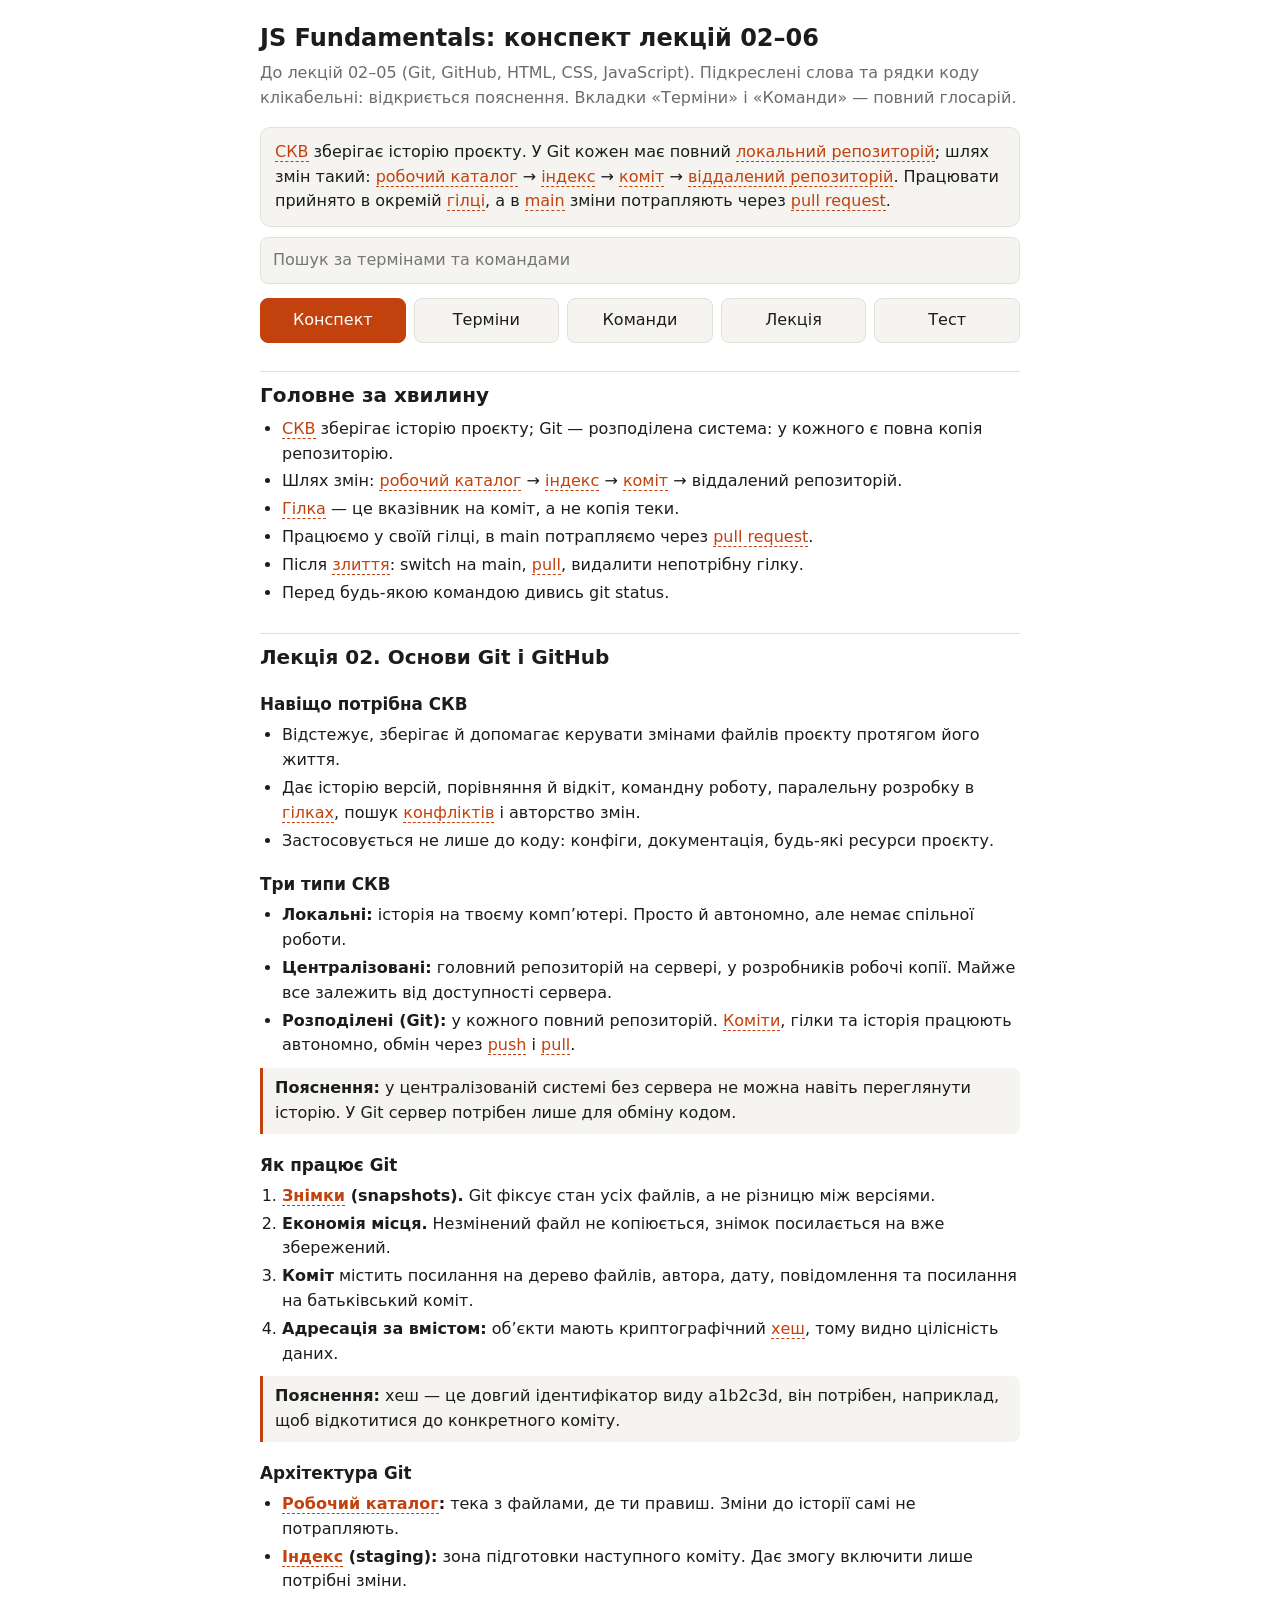
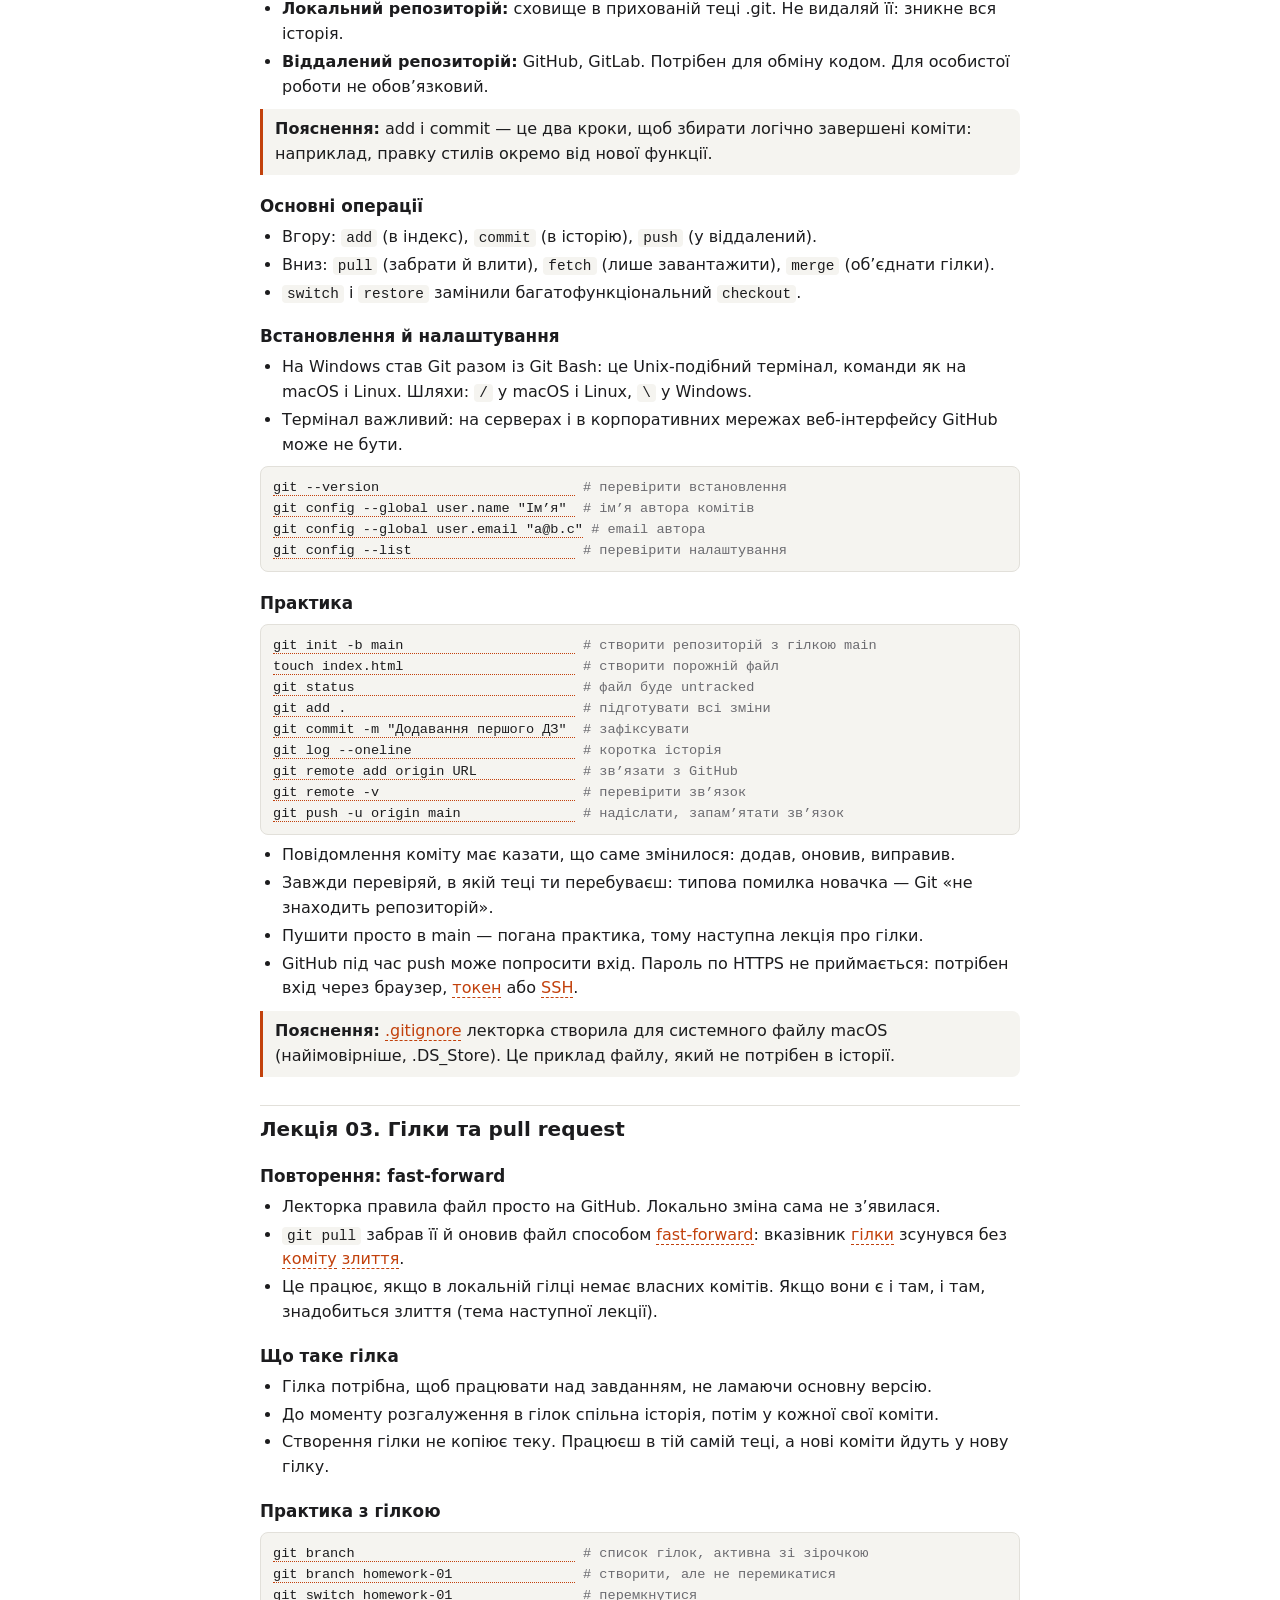
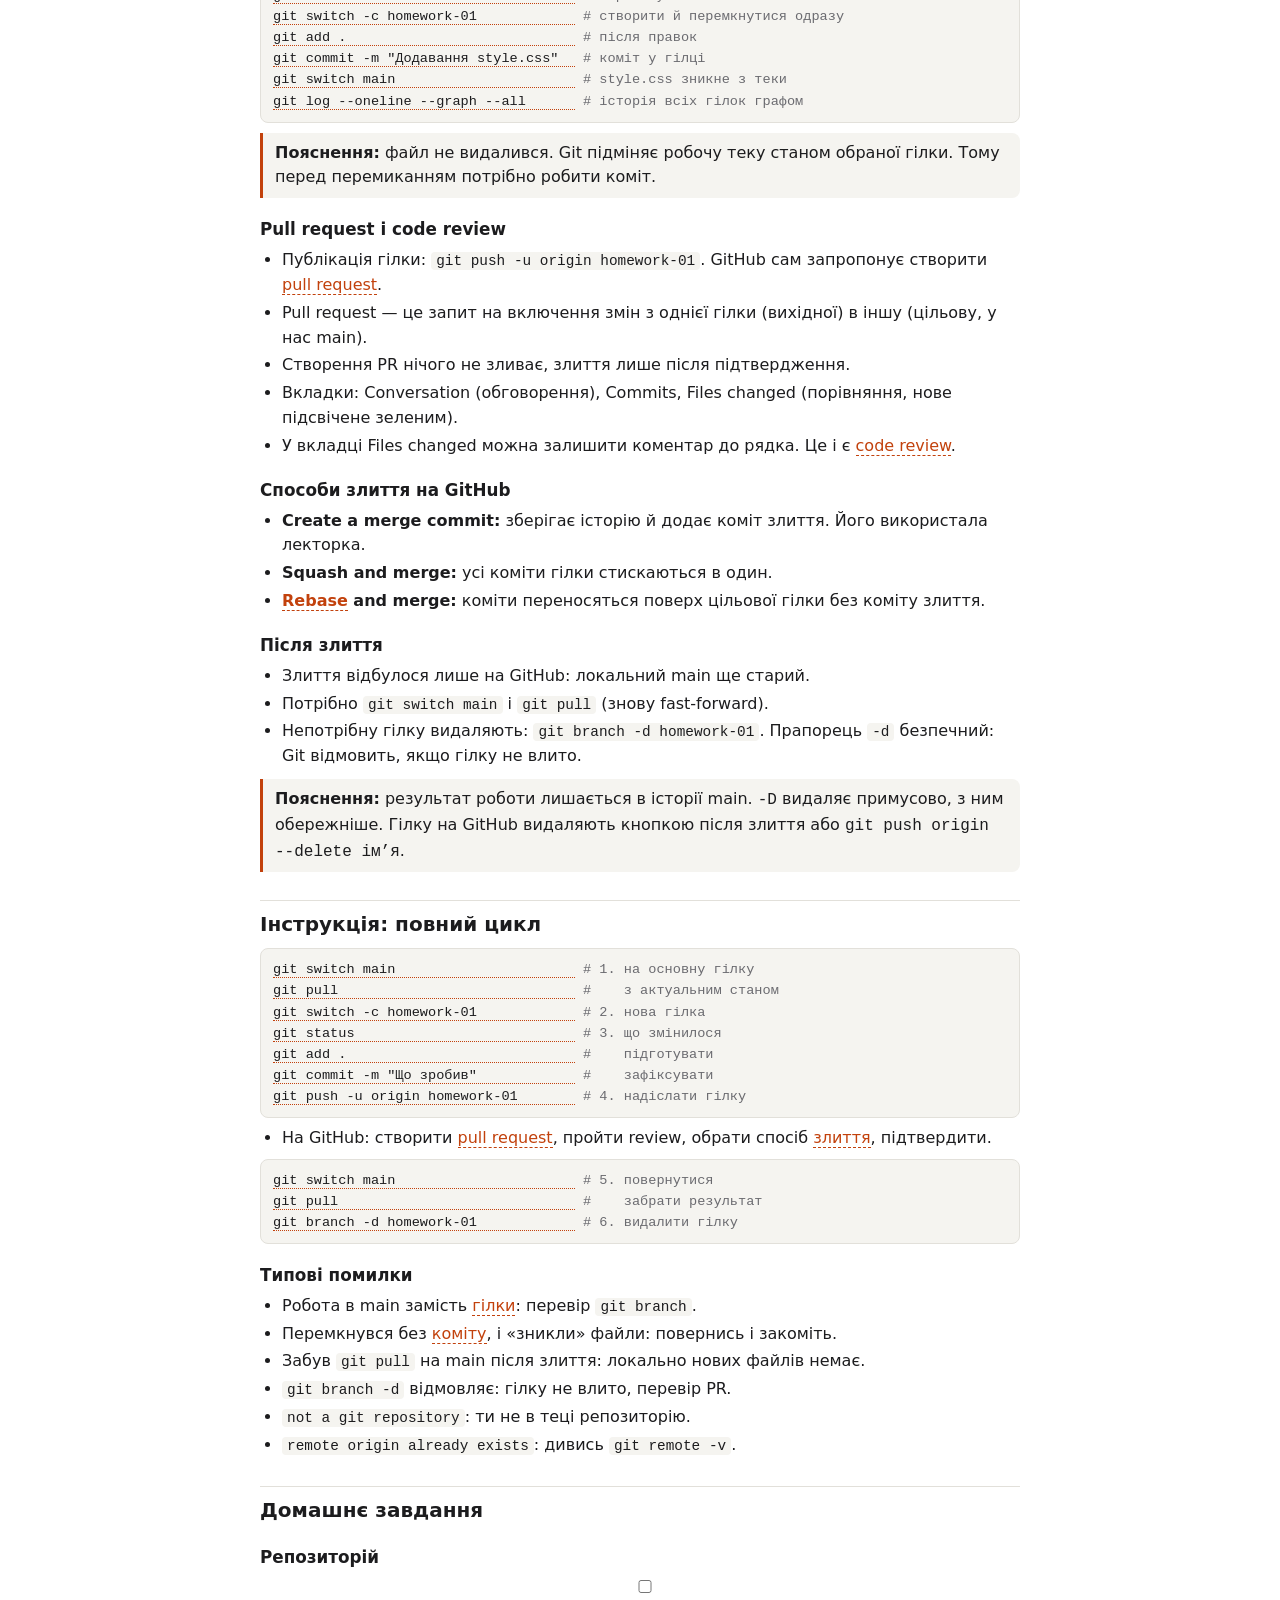
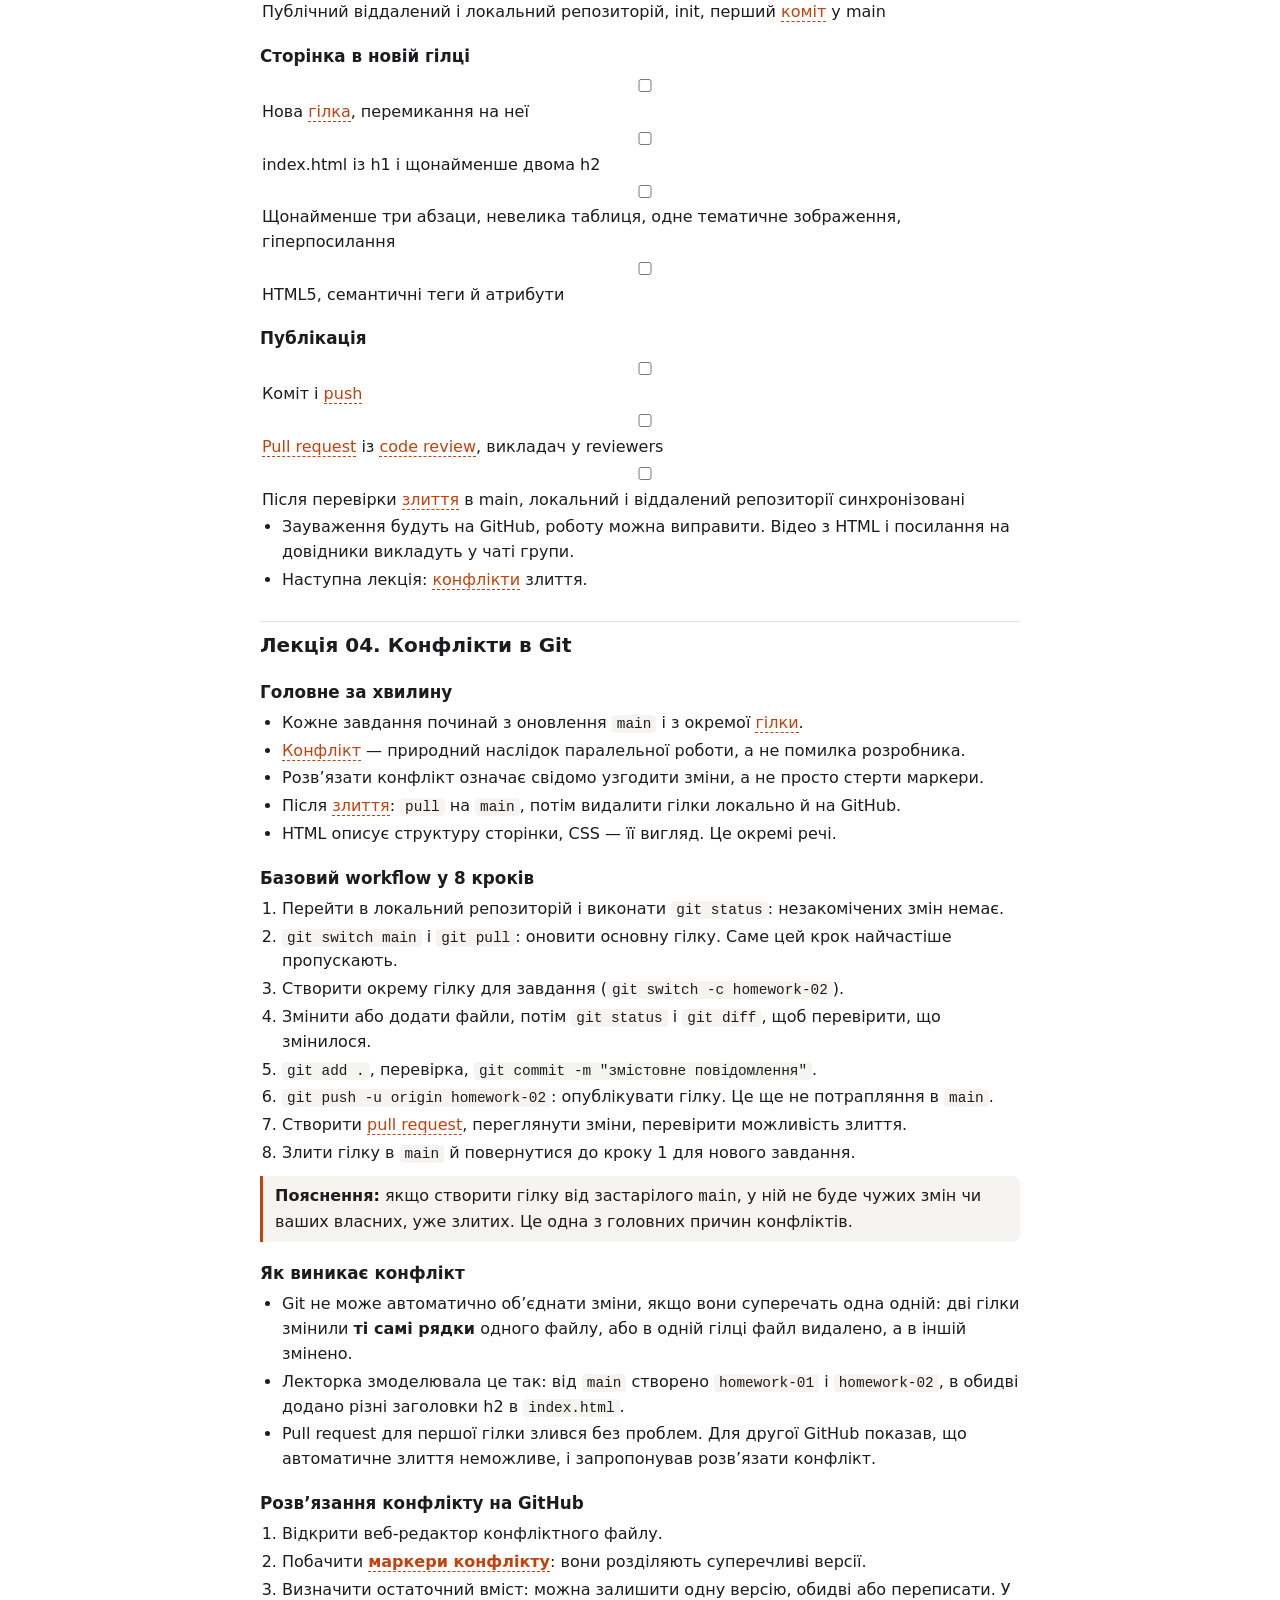
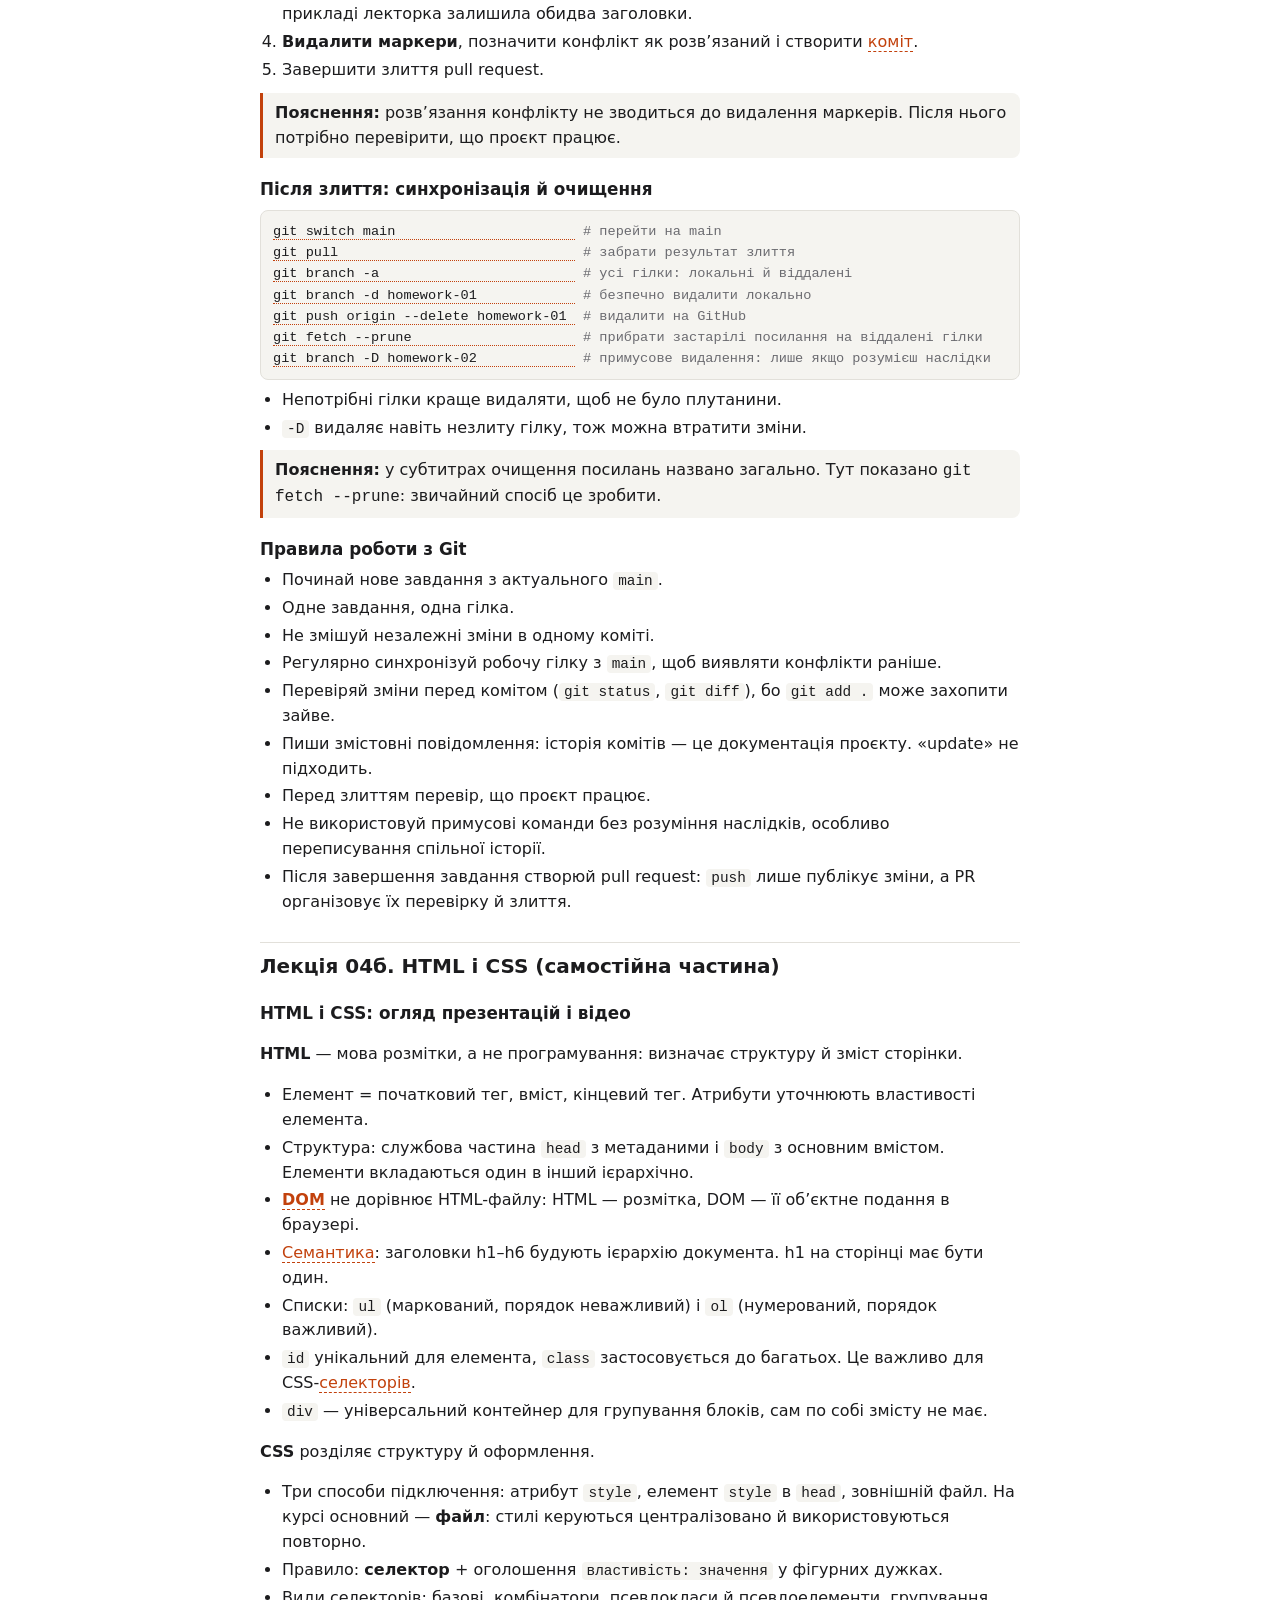
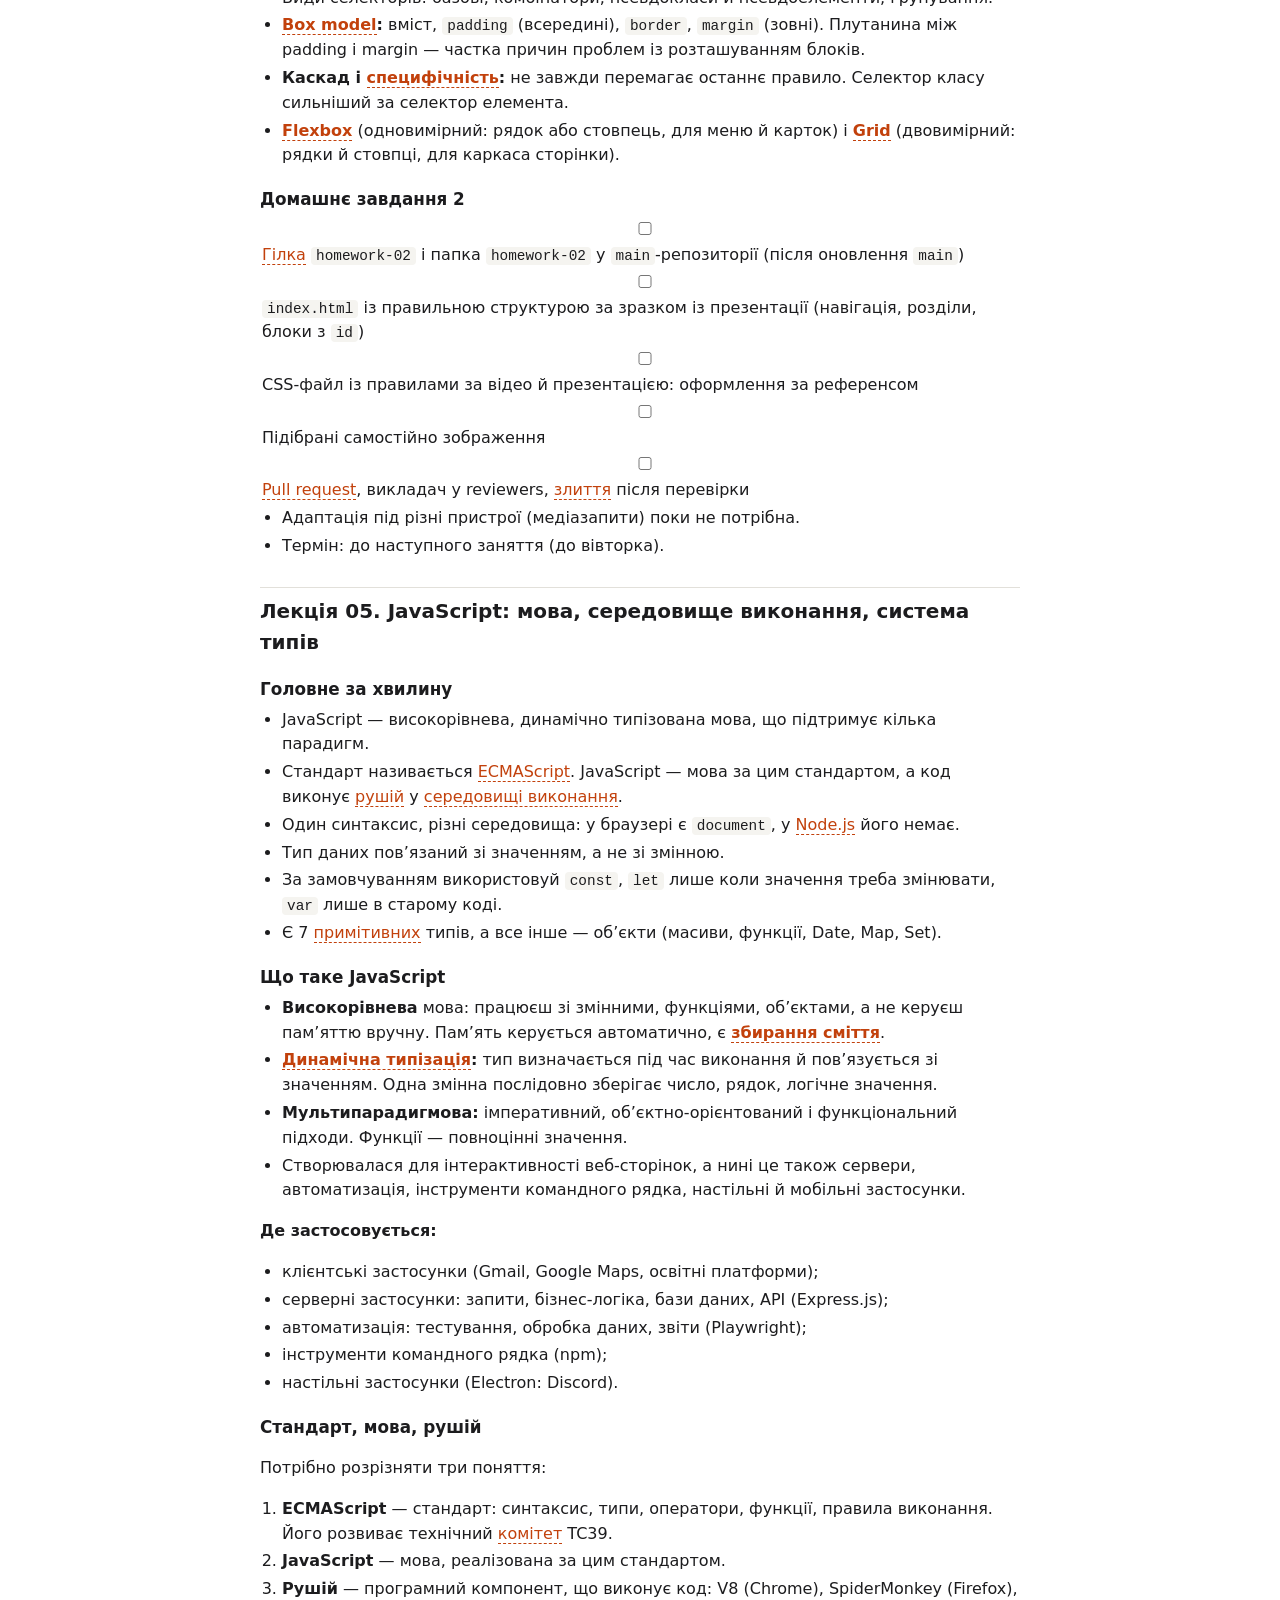
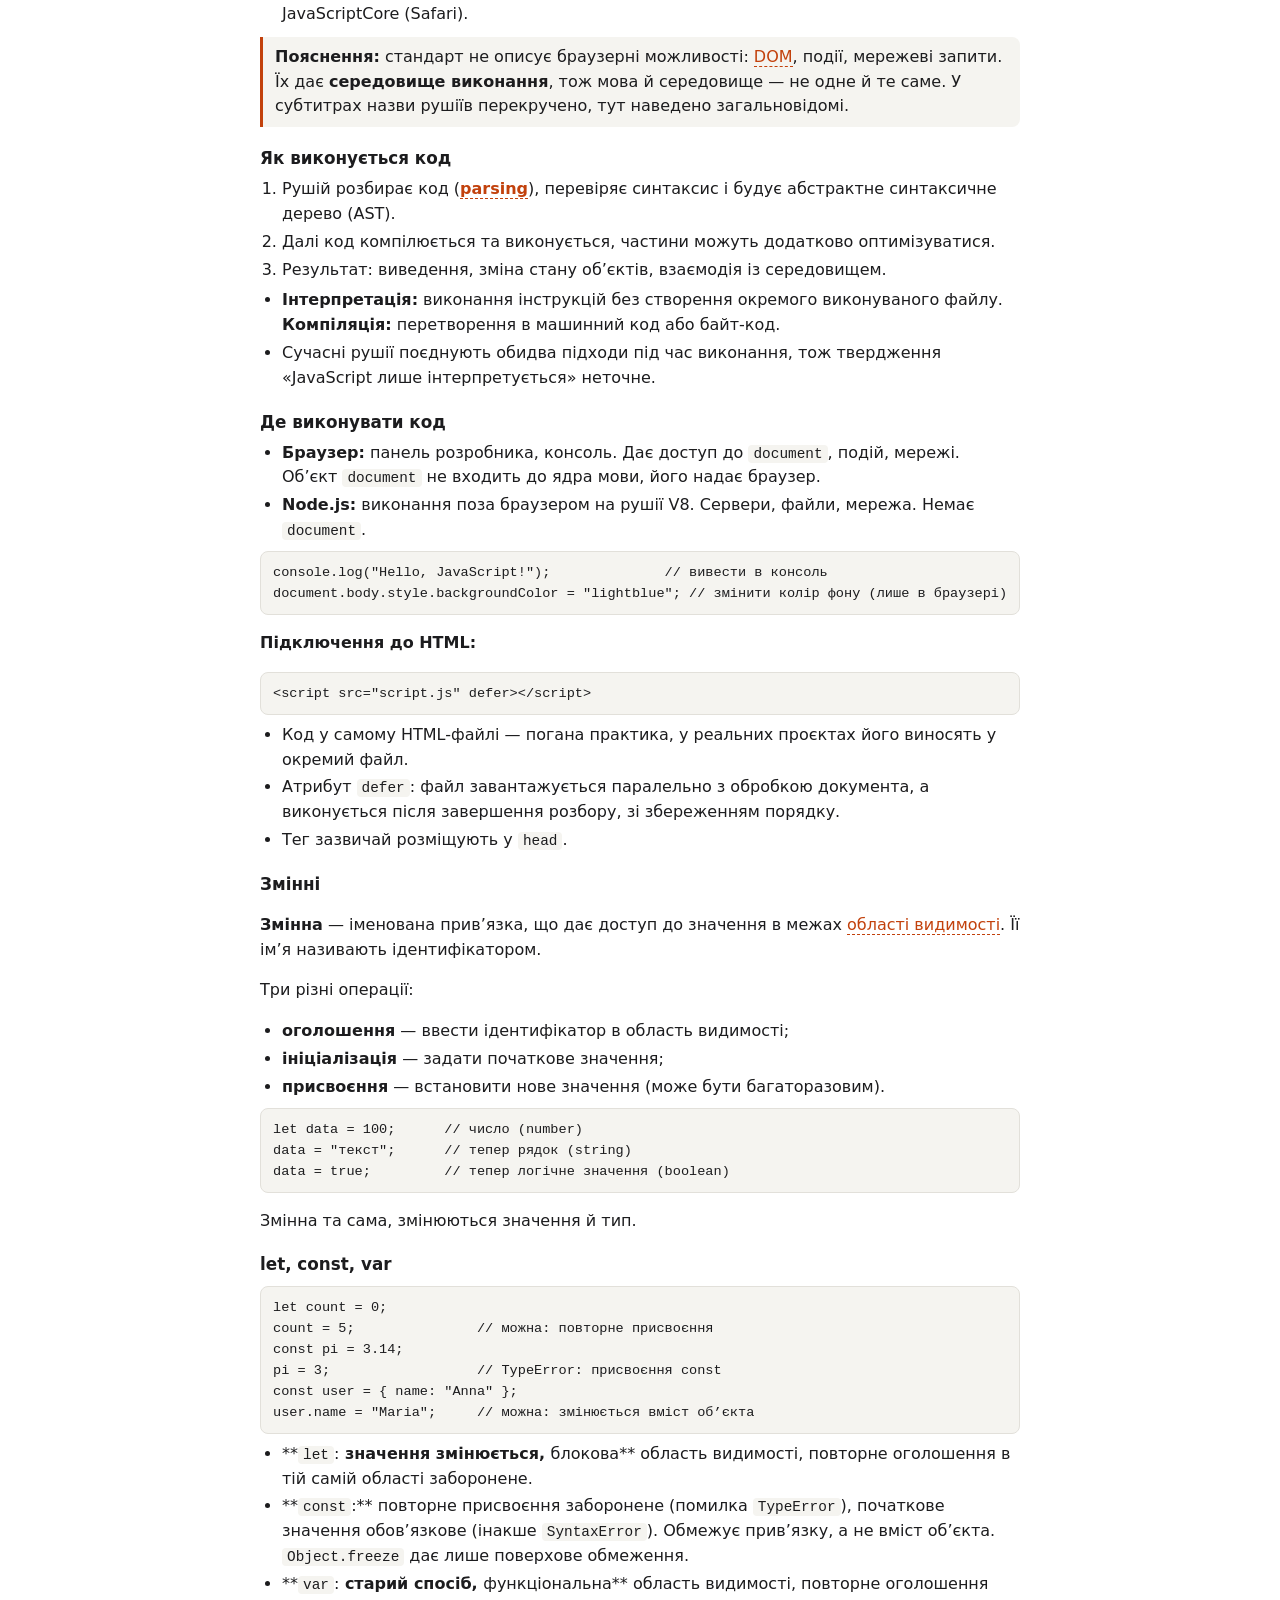
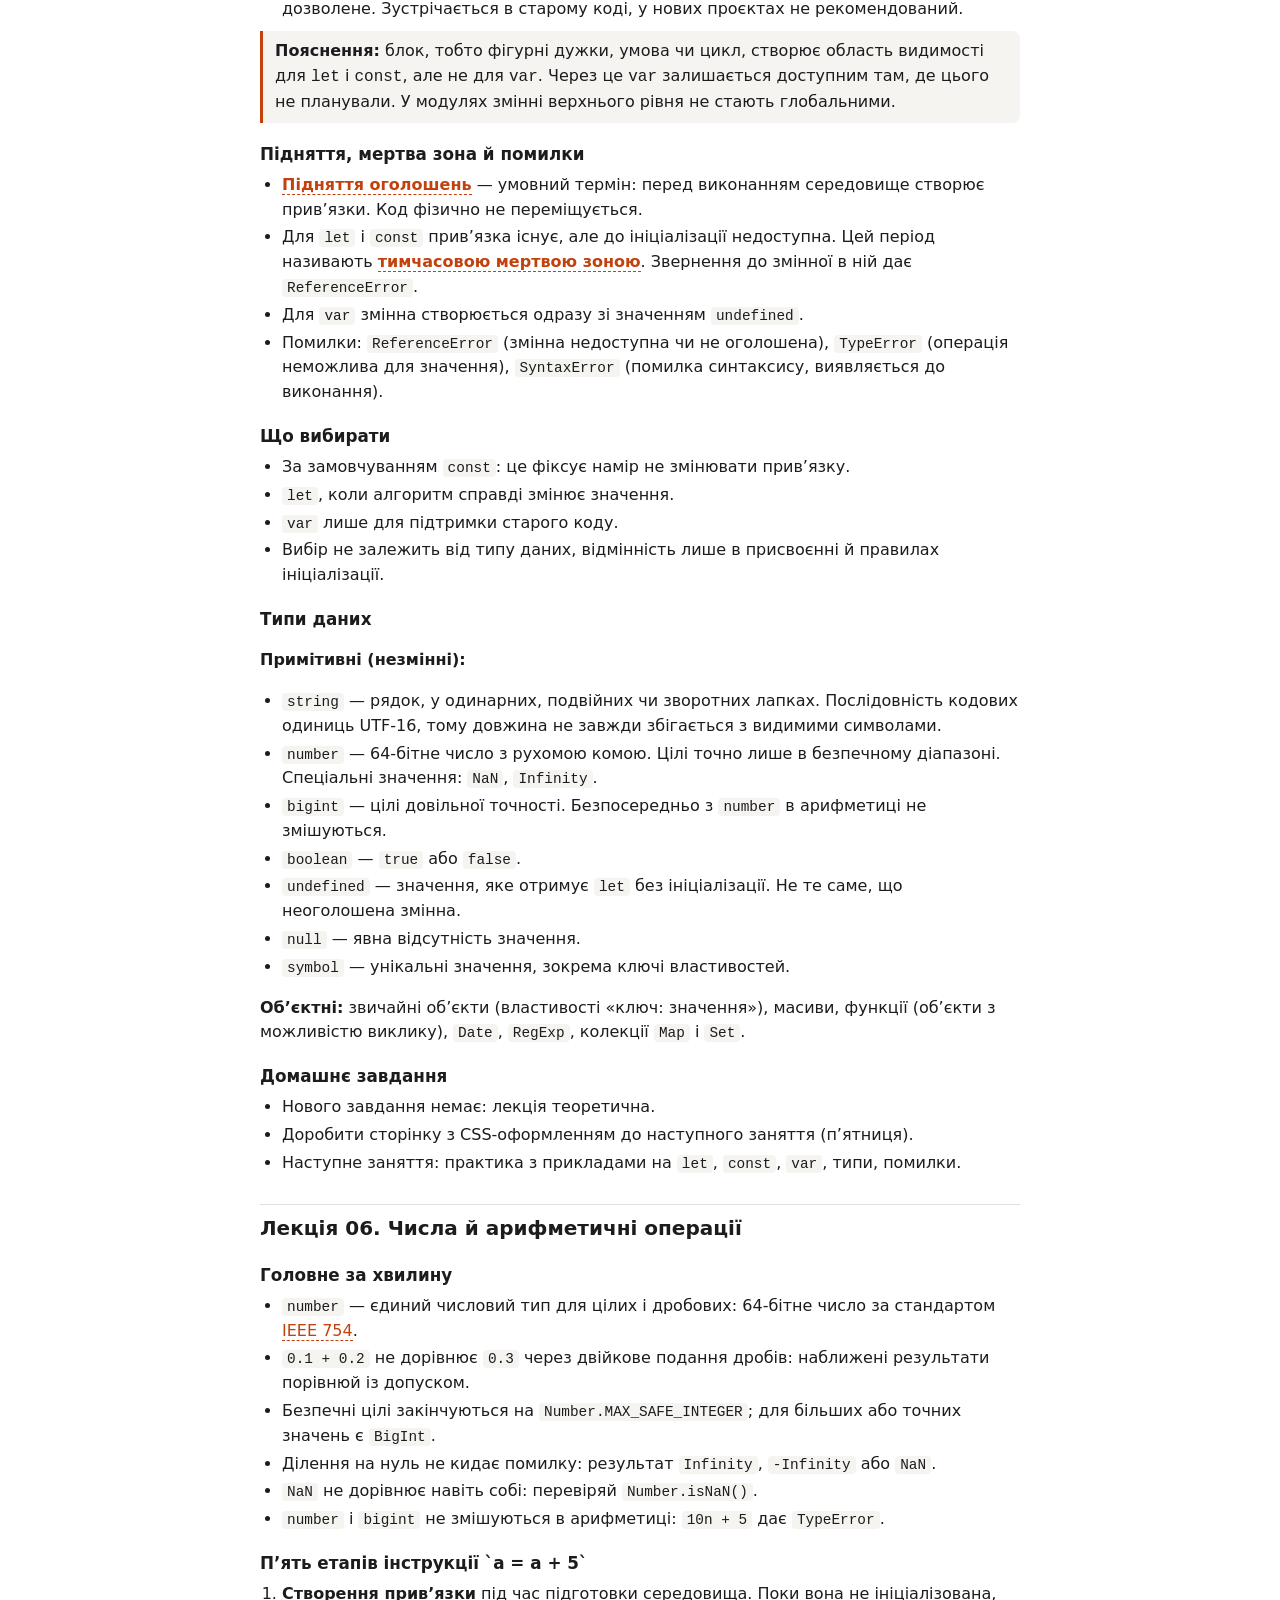
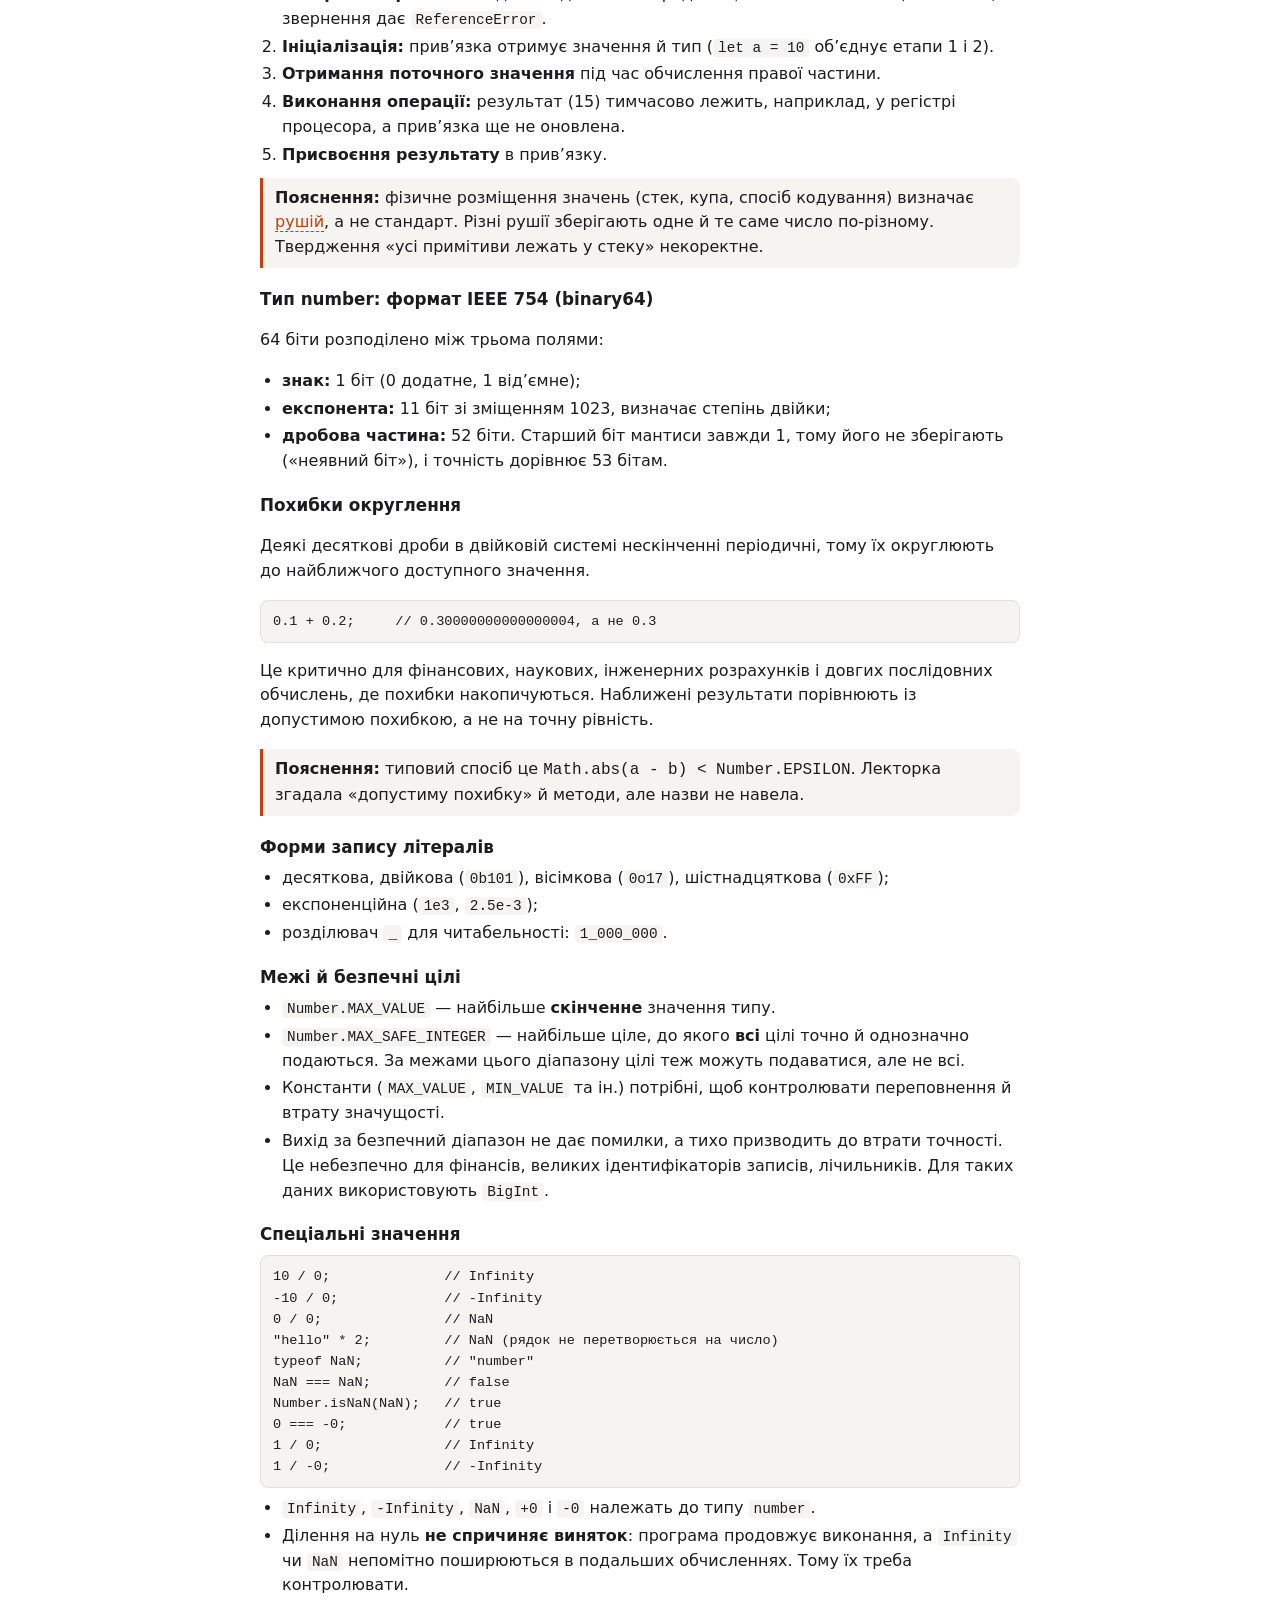
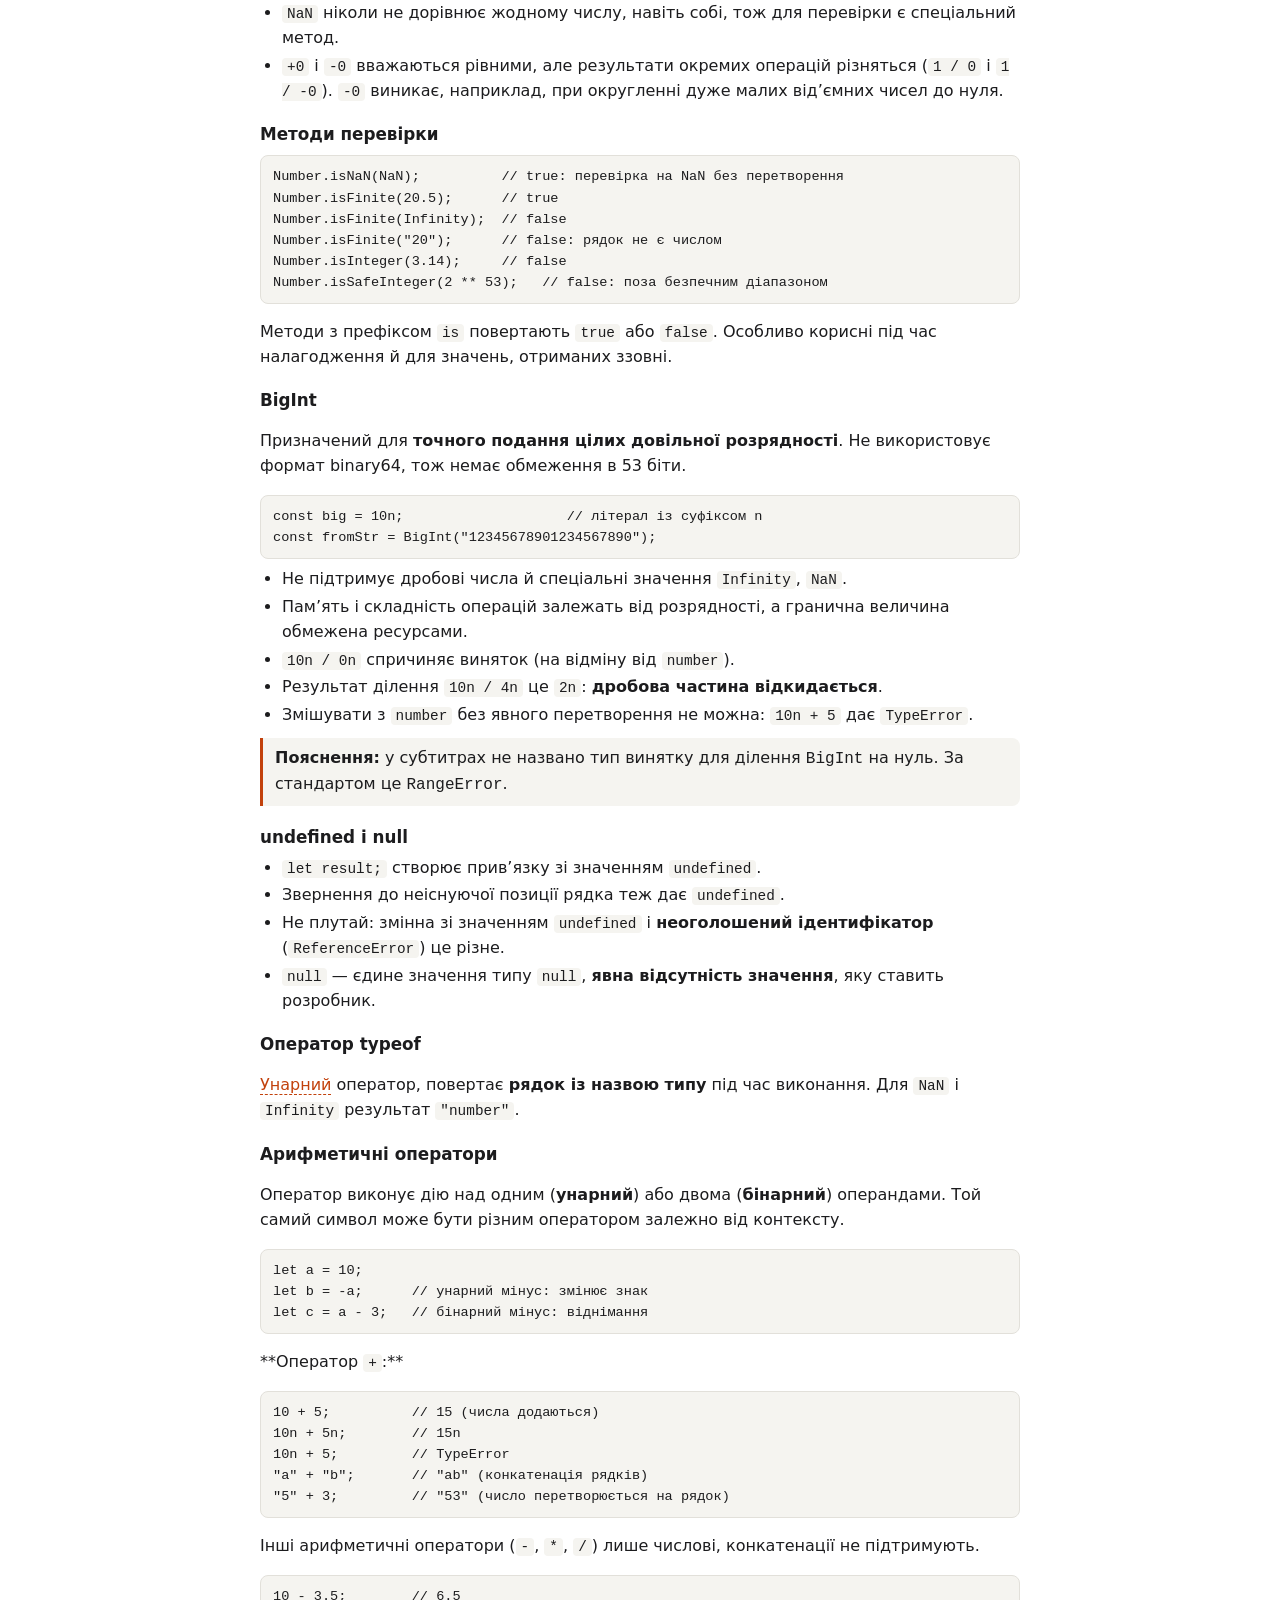
==== commit e78e8324: "add lesson 6" ====
--- a/Homework_01/page1.html
+++ b/Homework_01/page1.html
@@ -1,61 +1,9 @@
 <!DOCTYPE html>
 <html lang="uk"><head><meta charset="utf-8">
 <meta name="viewport" content="width=device-width, initial-scale=1, viewport-fit=cover">
-<title>JS Fundamentals: конспект лекцій 02–05</title>
-<style>
-:root{--bg:#fff;--fg:#1c1c1e;--mu:#6b6b70;--ac:#c2410c;--cd:#f5f4f0;--bd:#e2e0da;color-scheme:light;box-sizing:border-box;padding-top:env(safe-area-inset-top,0px);padding-bottom:env(safe-area-inset-bottom,0px)}
-@media(prefers-color-scheme:dark){:root:not([data-theme="light"]){--bg:#1b1b1d;--fg:#ececec;--mu:#9a9aa0;--ac:#fb923c;--cd:#26262a;--bd:#3a3a40;color-scheme:dark}}
-:root[data-theme="dark"]{--bg:#1b1b1d;--fg:#ececec;--mu:#9a9aa0;--ac:#fb923c;--cd:#26262a;--bd:#3a3a40;color-scheme:dark}
-html{scroll-padding-top:env(safe-area-inset-top,0px)}
-body{margin:0;background:var(--bg);color:var(--fg);font:16px/1.55 system-ui,-apple-system,"Segoe UI",Roboto,sans-serif}
-main{max-width:760px;margin:0 auto;padding:20px 16px 140px}
-h1{font-size:1.5rem;margin:0 0 4px}
-.sub{color:var(--mu);margin:0 0 16px}
-input{width:100%;box-sizing:border-box;padding:10px 12px;border:1px solid var(--bd);border-radius:8px;background:var(--cd);color:var(--fg);font:inherit}
-.tabs{display:flex;gap:8px;margin:14px 0}
-.tabs button{flex:1;padding:9px;border:1px solid var(--bd);border-radius:8px;background:var(--cd);color:var(--fg);font:inherit;cursor:pointer}
-.tabs button.on{background:var(--ac);color:#fff;border-color:var(--ac)}
-.t{color:var(--ac);border-bottom:1px dashed var(--ac);cursor:pointer}
-.card{background:var(--cd);border:1px solid var(--bd);border-radius:10px;padding:12px 14px;margin:10px 0}
-.card h3{margin:0 0 2px;font-size:1rem}
-.alt{color:var(--mu);font-size:.85rem}
-code,.cmd{font-family:ui-monospace,Menlo,Consolas,monospace}
-.cmd{display:block;font-size:.92rem;cursor:pointer;overflow-x:auto;white-space:nowrap}
-.bd{margin:8px 0 0;padding:0;list-style:none;font-size:.9rem}
-.bd li{padding:2px 0}.bd code{color:var(--ac);font-weight:600}
-.chip{display:inline-block;margin:6px 6px 0 0;padding:2px 10px;border:1px solid var(--bd);border-radius:99px;font-size:.85rem;cursor:pointer;background:var(--bg)}
-#pop{position:fixed;left:0;right:0;bottom:0;background:var(--cd);border-top:2px solid var(--ac);padding:14px 16px calc(16px + env(safe-area-inset-bottom,0px));max-height:55vh;overflow:auto;box-shadow:0 -6px 24px rgba(0,0,0,.18)}
-#pop>div{max-width:760px;margin:0 auto}
-#pop[hidden]{display:none}
-#x{float:right;border:0;background:none;color:var(--mu);font-size:1.4rem;cursor:pointer}
-.hide{display:none}
-.toc{display:flex;flex-wrap:wrap;gap:6px;margin:10px 0}.toc .chip{margin:0}.srcn{color:var(--mu);font-size:.9rem}#s3 p{margin:8px 0}
-.sec{font-size:1.25rem;margin:28px 0 6px;padding-top:8px;border-top:1px solid var(--bd)}
-#s0 h3{font-size:1.05rem;margin:18px 0 4px}
-pre{background:var(--cd);border:1px solid var(--bd);border-radius:8px;padding:10px 12px;overflow-x:auto;font-size:.85rem;line-height:1.55;margin:8px 0}
-.ln{cursor:pointer;border-bottom:1px dotted var(--ac)}.cm{color:var(--mu)}
-.note{border-left:3px solid var(--ac);background:var(--cd);padding:8px 12px;margin:10px 0;border-radius:0 8px 8px 0}
-#s0 ul,#s0 ol{padding-left:22px;margin:6px 0}#s0 li{margin:3px 0}#s0 li.ck{list-style:none;margin-left:-20px}
-#s0 p code,#s0 li code{background:var(--cd);padding:1px 5px;border-radius:4px;font-size:.9em}
-main.wide{max-width:1040px}
-.lay{display:flex;gap:22px;align-items:flex-start}
-.lside{position:sticky;top:env(safe-area-inset-top,0px);width:220px;flex:none;display:flex;flex-direction:column;gap:6px;max-height:100vh;overflow-y:auto;padding:4px 0 20px}
-.lbody{flex:1;min-width:0}
-.lside button{text-align:left;padding:9px 11px;border:1px solid var(--bd);border-radius:8px;background:var(--cd);color:var(--fg);font:inherit;font-size:.92rem;cursor:pointer}
-.lside button.on{background:var(--ac);color:#fff;border-color:var(--ac)}
-.lside button small{display:block;opacity:.85}
-.chs{display:flex;flex-direction:column;gap:2px;margin:2px 0 8px 8px;padding-left:10px;border-left:2px solid var(--bd)}
-.chs a{font-size:.85rem;color:var(--mu);cursor:pointer;padding:2px 0}.chs a:hover{color:var(--ac)}
-@media(max-width:800px){.lay{flex-direction:column;gap:0}.lside{position:static;width:100%;max-height:none}}
-.q{background:var(--cd);border:1px solid var(--bd);border-radius:10px;padding:12px 14px;margin:10px 0}
-.q p{margin:0 0 8px;font-weight:600}
-.o{display:block;width:100%;text-align:left;margin:5px 0;padding:8px 11px;border:1px solid var(--bd);border-radius:8px;background:var(--bg);color:var(--fg);font:inherit;font-size:.95rem;cursor:pointer}
-.o.ok{border-color:#2e9d57;background:rgba(46,157,87,.2)}.o.bad{border-color:#d33;background:rgba(211,51,51,.18)}
-.ex{margin-top:6px;font-size:.9rem;color:var(--mu)}
-#sc{position:sticky;top:env(safe-area-inset-top,0px);background:var(--bg);padding:8px 0;font-weight:600;z-index:3;border-bottom:1px solid var(--bd)}
-#sc button{margin-left:10px;padding:3px 10px;border:1px solid var(--bd);border-radius:6px;background:var(--cd);color:var(--fg);font:inherit;cursor:pointer}
-</style></head><body><main>
-<h1>JS Fundamentals: конспект лекцій 02–05</h1>
+<title>JS Fundamentals: конспект лекцій 02–06</title>
+<link rel="stylesheet" href="style.css"></head><body><main>
+<h1>JS Fundamentals: конспект лекцій 02–06</h1>
 <p class="sub">До лекцій 02–05 (Git, GitHub, HTML, CSS, JavaScript). Підкреслені слова та рядки коду клікабельні: відкриється пояснення. Вкладки «Терміни» і «Команди» — повний глосарій.</p>
 <div class="card" id="intro"></div>
 <input id="q" type="search" placeholder="Пошук за термінами та командами">
@@ -218,7 +166,7 @@
 - Зауваження будуть на GitHub, роботу можна виправити. Відео з HTML і посилання на довідники викладуть у чаті групи.
 - Наступна лекція: конфлікти злиття.
 
-# Лекція 04. Конфлікти в Git, HTML і CSS
+# Лекція 04. Конфлікти в Git
 ## Головне за хвилину
 - Кожне завдання починай з оновлення `main` і з окремої гілки.
 - Конфлікт — природний наслідок паралельної роботи, а не помилка розробника.
@@ -278,7 +226,8 @@
 - Не використовуй примусові команди без розуміння наслідків, особливо переписування спільної історії.
 - Після завершення завдання створюй pull request: `push` лише публікує зміни, а PR організовує їх перевірку й злиття.
 
-## HTML і CSS (огляд презентацій і відео)
+# Лекція 04б. HTML і CSS (самостійна частина)
+## HTML і CSS: огляд презентацій і відео
 **HTML** — мова розмітки, а не програмування: визначає структуру й зміст сторінки.
 - Елемент = початковий тег, вміст, кінцевий тег. Атрибути уточнюють властивості елемента.
 - Структура: службова частина `head` з метаданими і `body` з основним вмістом. Елементи вкладаються один в інший ієрархічно.
@@ -419,6 +368,167 @@
 - Доробити сторінку з CSS-оформленням до наступного заняття (п’ятниця).
 - Наступне заняття: практика з прикладами на `let`, `const`, `var`, типи, помилки.
 
+# Лекція 06. Числа й арифметичні операції
+## Головне за хвилину
+- `number` — єдиний числовий тип для цілих і дробових: 64-бітне число за стандартом IEEE 754.
+- `0.1 + 0.2` не дорівнює `0.3` через двійкове подання дробів: наближені результати порівнюй із допуском.
+- Безпечні цілі закінчуються на `Number.MAX_SAFE_INTEGER`; для більших або точних значень є `BigInt`.
+- Ділення на нуль не кидає помилку: результат `Infinity`, `-Infinity` або `NaN`.
+- `NaN` не дорівнює навіть собі: перевіряй `Number.isNaN()`.
+- `number` і `bigint` не змішуються в арифметиці: `10n + 5` дає `TypeError`.
+
+## П’ять етапів інструкції `a = a + 5`
+1. **Створення прив’язки** під час підготовки середовища. Поки вона не ініціалізована, звернення дає `ReferenceError`.
+2. **Ініціалізація:** прив’язка отримує значення й тип (`let a = 10` об’єднує етапи 1 і 2).
+3. **Отримання поточного значення** під час обчислення правої частини.
+4. **Виконання операції:** результат (15) тимчасово лежить, наприклад, у регістрі процесора, а прив’язка ще не оновлена.
+5. **Присвоєння результату** в прив’язку.
+
+> Пояснення: фізичне розміщення значень (стек, купа, спосіб кодування) визначає рушій, а не стандарт. Різні рушії зберігають одне й те саме число по-різному. Твердження «усі примітиви лежать у стеку» некоректне.
+
+## Тип number: формат IEEE 754 (binary64)
+64 біти розподілено між трьома полями:
+- **знак:** 1 біт (0 додатне, 1 від’ємне);
+- **експонента:** 11 біт зі зміщенням 1023, визначає степінь двійки;
+- **дробова частина:** 52 біти. Старший біт мантиси завжди 1, тому його не зберігають («неявний біт»), і точність дорівнює 53 бітам.
+
+## Похибки округлення
+Деякі десяткові дроби в двійковій системі нескінченні періодичні, тому їх округлюють до найближчого доступного значення.
+```javascript
+0.1 + 0.2;     // 0.30000000000000004, а не 0.3
+```
+Це критично для фінансових, наукових, інженерних розрахунків і довгих послідовних обчислень, де похибки накопичуються. Наближені результати порівнюють із допустимою похибкою, а не на точну рівність.
+
+> Пояснення: типовий спосіб це `Math.abs(a - b) < Number.EPSILON`. Лекторка згадала «допустиму похибку» й методи, але назви не навела.
+
+## Форми запису літералів
+- десяткова, двійкова (`0b101`), вісімкова (`0o17`), шістнадцяткова (`0xFF`);
+- експоненційна (`1e3`, `2.5e-3`);
+- розділювач `_` для читабельності: `1_000_000`.
+
+## Межі й безпечні цілі
+- `Number.MAX_VALUE` — найбільше **скінченне** значення типу.
+- `Number.MAX_SAFE_INTEGER` — найбільше ціле, до якого **всі** цілі точно й однозначно подаються. За межами цього діапазону цілі теж можуть подаватися, але не всі.
+- Константи (`MAX_VALUE`, `MIN_VALUE` та ін.) потрібні, щоб контролювати переповнення й втрату значущості.
+- Вихід за безпечний діапазон не дає помилки, а тихо призводить до втрати точності. Це небезпечно для фінансів, великих ідентифікаторів записів, лічильників. Для таких даних використовують `BigInt`.
+
+## Спеціальні значення
+```javascript
+10 / 0;              // Infinity
+-10 / 0;             // -Infinity
+0 / 0;               // NaN
+"hello" * 2;         // NaN (рядок не перетворюється на число)
+typeof NaN;          // "number"
+NaN === NaN;         // false
+Number.isNaN(NaN);   // true
+0 === -0;            // true
+1 / 0;               // Infinity
+1 / -0;              // -Infinity
+```
+- `Infinity`, `-Infinity`, `NaN`, `+0` і `-0` належать до типу `number`.
+- Ділення на нуль **не спричиняє виняток**: програма продовжує виконання, а `Infinity` чи `NaN` непомітно поширюються в подальших обчисленнях. Тому їх треба контролювати.
+- `NaN` ніколи не дорівнює жодному числу, навіть собі, тож для перевірки є спеціальний метод.
+- `+0` і `-0` вважаються рівними, але результати окремих операцій різняться (`1 / 0` і `1 / -0`). `-0` виникає, наприклад, при округленні дуже малих від’ємних чисел до нуля.
+
+## Методи перевірки
+```javascript
+Number.isNaN(NaN);          // true: перевірка на NaN без перетворення
+Number.isFinite(20.5);      // true
+Number.isFinite(Infinity);  // false
+Number.isFinite("20");      // false: рядок не є числом
+Number.isInteger(3.14);     // false
+Number.isSafeInteger(2 ** 53);   // false: поза безпечним діапазоном
+```
+Методи з префіксом `is` повертають `true` або `false`. Особливо корисні під час налагодження й для значень, отриманих ззовні.
+
+## BigInt
+Призначений для **точного подання цілих довільної розрядності**. Не використовує формат binary64, тож немає обмеження в 53 біти.
+```javascript
+const big = 10n;                    // літерал із суфіксом n
+const fromStr = BigInt("12345678901234567890");
+```
+- Не підтримує дробові числа й спеціальні значення `Infinity`, `NaN`.
+- Пам’ять і складність операцій залежать від розрядності, а гранична величина обмежена ресурсами.
+- `10n / 0n` спричиняє виняток (на відміну від `number`).
+- Результат ділення `10n / 4n` це `2n`: **дробова частина відкидається**.
+- Змішувати з `number` без явного перетворення не можна: `10n + 5` дає `TypeError`.
+
+> Пояснення: у субтитрах не названо тип винятку для ділення `BigInt` на нуль. За стандартом це `RangeError`.
+
+## undefined і null
+- `let result;` створює прив’язку зі значенням `undefined`.
+- Звернення до неіснуючої позиції рядка теж дає `undefined`.
+- Не плутай: змінна зі значенням `undefined` і **неоголошений ідентифікатор** (`ReferenceError`) це різне.
+- `null` — єдине значення типу `null`, **явна відсутність значення**, яку ставить розробник.
+
+## Оператор typeof
+Унарний оператор, повертає **рядок із назвою типу** під час виконання. Для `NaN` і `Infinity` результат `"number"`.
+
+## Арифметичні оператори
+Оператор виконує дію над одним (**унарний**) або двома (**бінарний**) операндами. Той самий символ може бути різним оператором залежно від контексту.
+```javascript
+let a = 10;
+let b = -a;      // унарний мінус: змінює знак
+let c = a - 3;   // бінарний мінус: віднімання
+```
+**Оператор `+`:**
+```javascript
+10 + 5;          // 15 (числа додаються)
+10n + 5n;        // 15n
+10n + 5;         // TypeError
+"a" + "b";       // "ab" (конкатенація рядків)
+"5" + 3;         // "53" (число перетворюється на рядок)
+```
+Інші арифметичні оператори (`-`, `*`, `/`) лише числові, конкатенації не підтримують.
+```javascript
+10 - 3.5;        // 6.5
+0.1 * 3;         // 0.30000000000000004 (похибка формату)
+10 / 4;          // 2.5 (для number дробова частина зберігається)
+10n / 4n;        // 2n
+10n * 3;         // TypeError
+```
+
+## Остача від ділення `%`
+Результат це остача від ділення першого операнда на другий. Застосування: перевірка парності й кратності, остання цифра числа.
+```javascript
+125 % 10;        // 5, остання цифра
+```
+У домашньому завданні (перетворення секунд у хвилини й секунди) знадобляться цілочисельне ділення та остача.
+
+## Піднесення до степеня `**` і асоціативність
+```javascript
+2 ** 3;              // 8
+3 ** 2 ** 4;         // 3 ** 16 = 43046721: групування справа наліво
+(3 ** 2) ** 4;       // 9 ** 4 = 6561
+```
+Оператор `**` має **правосторонню асоціативність**: послідовність однакових операторів групується справа наліво. Дужки змінюють порядок і результат.
+
+## Інкремент і декремент
+Збільшують чи зменшують значення на одиницю. Бувають **префіксні** й **постфіксні**.
+```javascript
+let a = 10;
+let b = ++a;   // префікс: a стає 11, b = 11
+let c = a++;   // постфікс: c = 11 (старе значення), потім a стає 12
+```
+
+## Складені оператори присвоєння
+`a += 5` замість `a = a + 5`. Вони поєднують арифметичну операцію й присвоєння без повторного запису ідентифікатора. Для простих змінних обидві форми еквівалентні, перевага у **компактності й читабельності**, а не в швидкості.
+
+## Перетворення типів
+- **Явне:** вбудовані функції `Number()`, `String()`, `Boolean()`, а також `parseInt()` і `parseFloat()`.
+- **Неявне:** значення автоматично перетворюється за правилами конкретної операції.
+```javascript
+parseInt("125px");      // 125: читає початкові цифри й зупиняється на невпізнаному символі
+parseFloat("12.5px");   // 12.5
+Number("12px");         // NaN: рядок цілком має бути числом
+```
+- Операції над різними числовими типами (`number` і `bigint`) **не виконують автоматичного перетворення**, тому потрібне явне, наприклад `10n + BigInt(5)`. Це уникає тихої втрати точності чи дробової частини.
+- Оператори порівняння допускають різні числові типи (докладно на наступних заняттях).
+
+## Домашнє завдання
+- Шість невеликих завдань за матеріалом лекції (вимоги на слайді).
+- Виконувати в окремій гілці й надсилати на перевірку через GitHub, як і раніше.
+
 # Додатково: що лишилося поза кадром лекцій
 Цей розділ мій, його немає в субтитрах. Тут те, що лекторка лише згадала або пропустила, але що знадобиться на практиці.
 
@@ -1042,7 +1152,7 @@
 
 Якщо є запитання, лекторка готова відповісти.
 
-# ▶ Лекція 04 · Конфлікти в Git, HTML і CSS
+# ▶ Лекція 04 · Конфлікти в Git
 # Вступ: про що заняття ✓
 Сьогодні ми ще раз проходимо **базовий workflow роботи з Git**. Потрібно чітко розуміти послідовність дій і механізм взаємодії з локальним і віддаленим репозиторіями. Особливо на початку багато проблем виникає саме через те, що цього не розуміють: наприклад, коли об’єднують гілку з `main` і з’являються конфлікти.
 
@@ -1244,6 +1354,7 @@
 
 Відео про CSS викладуть після заняття, приблизно через півгодини. Другу частину питання (CSS) студенти опрацьовують самостійно, і на наступному занятті проведуть повне ревʼю з відповідями на запитання.
 
+# ▶ Лекція 04б · HTML і CSS (самостійна частина)
 # HTML: структура і семантика ✓
 **HTML** — мова розмітки, яка визначає структуру й зміст веб-сторінки. Це **не мова програмування**: ми не описуємо алгоритми й обчислення, а визначаємо, з яких елементів складається документ і яке призначення має кожен.
 
@@ -1601,184 +1712,352 @@
 **Головне:** до наступного заняття (п’ятниця) доробити домашнє завдання, заплановане раніше: **сторінку зі структурою й CSS-оформленням**. У п’ятницю все, розглянуте теоретично, обговорюватимемо вже на практиці.
 
 Також лекторка зауважила: якщо ви раніше працювали з іншими мовами (наприклад, Java), особливо **строго типізованими**, механізми JavaScript спершу можуть здаватися незвичними й складними, зокрема область видимості. Але на практичних прикладах усе стане зрозуміло. Запитання можна ставити в п’ятницю.
+# ▶ Лекція 06 · Система типів та арифметичні операції
+# Вступ: повторення і план ✓
+На минулому занятті ми говорили про систему типів JavaScript і розглянули загальні характеристики примітивних типів. Сьогодні зосередимося на **числових типах**:
+- особливості представлення чисел у пам’яті;
+- арифметичні операції;
+- механізм **перетворення типів**, який дуже важливий під час роботи з числами й арифметикою загалом. Це потужний механізм, і його потрібно вміти використовувати.
+
+Щоб зрозуміти особливості роботи з типами даних, спершу розглянемо, як JavaScript працює зі змінними та пов’язаними з ними значеннями.
+
+# Як виконується інструкція: 5 етапів ✓
+На слайді показано послідовність дій під час оголошення змінної, ініціалізації, виконання арифметичної операції та присвоєння результату. Є **п’ять етапів** оновлення значення змінної.
+
+1. **Створення прив’язки.** Під час підготовки лексичного середовища рушій створює прив’язку для ідентифікатора. На цьому етапі вона ще **не ініціалізована**, тож звернення до змінної спричинить `ReferenceError`.
+2. **Ініціалізація прив’язки.** Запис `let a = 10` об’єднує етапи 1 і 2. Прив’язка ініціалізується значенням `10` і набуває типу `number`: на рівні фізичного представлення число зберігається в слоті пам’яті за відповідним механізмом, а спеціальні біти розрізняють способи кодування даних.
+3. **Отримання поточного значення.** Під час обчислення правої частини виразу `a = a + 5` рушій знаходить прив’язку ідентифікатора й отримує поточне значення (10).
+4. **Виконання арифметичної операції.** Рушій додає 10 і 5. Результат 15 може тимчасово зберігатися, наприклад, у регістрі процесора. Значення прив’язки `a` на цьому етапі ще **не оновлено**.
+5. **Присвоєння результату.** Отримане значення 15 записується як значення наявної прив’язки.
+
+**Перший етап** непоказовий: його не можна продемонструвати рядком `let a`, бо тоді змінна вже ініціалізована. Тож лекторка показала лише проблему, що виникає на цьому етапі:
+```javascript
+console.log(a);   // ReferenceError: прив’язка існує, але ще не ініціалізована
+let a = 10;
+```
+
+# Як числа зберігаються в пам’яті ✓
+На рівні семантики відбувається **заміна значення**, пов’язаного з ідентифікатором. На рівні фізичної реалізації це може бути перезапис бітів у тому самому слоті пам’яті без виділення додаткової ділянки. Незмінність примітивних значень при цьому не порушується.
+
+**Важливо:** конкретні механізми фізичного представлення даних визначаються **реалізацією та застосованими оптимізаціями**, а не специфікацією. ECMAScript визначає семантику типів, але не регламентує, як саме значення розміщуються в пам’яті.
+
+## Міф про стек
+Твердження, що **всі примітивні значення обов’язково зберігаються в стеку**, некоректне. Хоча в деяких джерелах таку інформацію можна знайти, різні рушії (V8 у Chrome й Node.js, JavaScriptCore в Safari) використовують різні механізми фізичного представлення чисел:
+- ціле число `10` може кодуватися безпосередньо в машинному слові;
+- число `3.14` може зберігатися у внутрішній структурі в керованій купі (heap);
+- для 64-бітної реалізації в Safari обидва значення можуть кодуватися безпосередньо в машинному слові (ціле як 32-бітне, дробове як число подвійної точності, із використанням способу «NaN-boxing»: кодування значень через особливості бітового подання).
+
+Попри різне фізичне подання, обидва значення належать до типу `number` й підпорядковуються **однаковим правилам ECMAScript**. Під час оптимізації рушії можуть застосовувати й інші способи. На відміну від багатьох мов, тут немає чітко визначеного єдиного механізму.
+
+> Для тих, хто хоче заглибитися: останній слайд містить посилання на документацію з механізмів фізичного представлення чисел у різних рушіях.
+
+# Тип number ✓
+Тип `number` призначений для подання **цілих і дійсних чисел** у форматі з рухомою комою подвійної точності. Як і в багатьох мовах, є `int`, `float`, `double`, тощо, але **JavaScript не має окремих примітивних типів для цілих і дробових**: є один `number`.
+
+```javascript
+let a = 18;
+let b = -5;
+let price = 120.5;
+let big = 1.5e3;    // експоненційна форма запису літералів
+```
+Експоненційна форма підтримується на рівні синтаксису.
+
+# console.log і typeof ✓
+Для демонстрації лекторка користується консоллю браузера (докладніше про консоль йшлося на минулому занятті):
+- **`console.log(...)`** — метод об’єкта `console`, який надає середовище виконання. Виводить значення змінних і результати виразів. Призначений переважно для налагодження й аналізу роботи програми, але для навчання цілком підходить.
+- **`typeof`** — **унарний оператор**, що визначає тип значення під час виконання. Повертає **рядок**, що характеризує тип.
+
+```javascript
+console.log(typeof 18);      // "number"
+console.log(typeof 3.14);    // "number"
+```
+Ми часто використовуватимемо різні оператори й методи для визначення типу даних, з якими працюємо в поточний момент.
+
+# Формат IEEE 754 ✓
+Семантика типу `number` ґрунтується на стандарті **IEEE 754**: це формат чисел з рухомою комою **подвійної точності (binary64)**. У стандартному 64-бітному поданні для кодування значення використовується **64 біти (8 байтів)**, розподілені між трьома полями:
+
+- **Знак (sign):** 1 біт. Значення 0 відповідає додатному числу, 1 — від’ємному.
+- **Експонента:** 11 біт. Це зміщений порядок (зміщення 1023): визначає степінь числа 2 для масштабування значущої частини й дозволяє подавати як додатні, так і від’ємні показники.
+- **Дробова частина (fraction):** 52 біти. Визначає дробову частину двійкової значущої частини й впливає на точність.
+
+Значення нормалізованого числа визначається за формулою з використанням знака, дробової частини `f` та закодованого порядку.
+
+## Звідки береться 53-й біт
+У дробовому полі 52 біти, а точність значущої частини нормалізованих чисел становить **53 біти**. Пояснення: старший біт значущої частини нормалізованого двійкового числа **завжди дорівнює одиниці**. Оскільки його значення відоме заздалегідь, **немає потреби зберігати його в пам’яті**. Його називають **неявним старшим бітом**, він автоматично враховується під час інтерпретації числа. Так точність збільшується на 1 біт без збільшення обсягу пам’яті.
+
+# Похибки округлення ✓
+Формат забезпечує подання чисел у **широкому діапазоні**, але обмежена кількість бітів значущої частини визначає **обмежену точність**. Через це деякі десяткові дроби подаються неточно.
+
+```javascript
+0.1 + 0.2;     // 0.30000000000000004
+```
+Ми очікуємо `0.3`, але отримуємо число з великою кількістю знаків. **Причина:** у двійковій системі числення такі дроби мають **нескінченне періодичне подання**, а зберегти нескінченну послідовність бітів неможливо. Тому числа **округлюються до найближчих доступних значень**. Це **похибка округлення**, що виникає під час подання чисел і виконання арифметичних операцій.
+
+**Де це особливо важливо:**
+- фінансові розрахунки;
+- наукові й інженерні розрахунки;
+- великі кількості послідовних обчислень, де похибки можуть накопичуватися.
+
+Тому наближені числові результати зазвичай порівнюють із **допустимою похибкою** замість перевірки на точну рівність. Для цього існують відповідні механізми.
+
+# Форми запису числових літералів ✓
+Числові літерали можна записувати в різних формах:
+- **десяткова**;
+- **двійкова**;
+- **вісімкова**;
+- **шістнадцяткова**;
+- **експоненційна** (вона вже траплялася в прикладах);
+- з **розділювачами розрядів**: символ нижнього підкреслення підвищує читабельність числових літералів. Це дуже поширено в проєктах.
+
+```javascript
+let million = 1_000_000;
+```
+
+> Пояснення: двійкові, вісімкові й шістнадцяткові літерали записують із префіксами `0b`, `0o` і `0x` (наприклад, `0b101`, `0o17`, `0xFF`).
+
+# Межі: MAX_VALUE і MAX_SAFE_INTEGER ✓
+Коли йдеться про діапазони й точність цілих чисел, потрібно розрізняти два поняття.
+
+- **Максимальне скінченне число** (`Number.MAX_VALUE`) — найбільше додатне числове значення, яке взагалі може бути подане типом `number` у цьому форматі, не переходячи в нескінченність (`Infinity`). Воно визначає **верхню межу діапазону скінченних значень**.
+- **Максимальне безпечне ціле число** (`Number.MAX_SAFE_INTEGER`) — найбільше ціле число, до якого включно **всі** цілі можуть бути подані **точно й однозначно**, без втрати точності та ототожнення із сусідніми цілими. Воно визначає **верхню межу діапазону гарантовано точного подання цілих чисел**.
+
+За межами безпечного діапазону цілі числа також можуть бути подані, але **вже не всі**.
+
+Константи (`Number.MAX_VALUE`, `Number.MIN_VALUE` та інші) використовуються:
+- для визначення меж числового подання;
+- для контролю **переповнення** й **втрати значущості** під час обчислень з дуже великими або дуже малими числами;
+- для визначення діапазону, у межах якого гарантовано точне й однозначне подання цілих.
+
+**Особливо важливо** це для фінансових розрахунків і для роботи з великими цілочисельними значеннями: ідентифікаторами записів у базах даних, лічильниками. Вихід за межі безпечного діапазону призводить до **втрати точності без виникнення помилки** під час виконання програми. Тому для точного подання великих цілих чисел доцільно використовувати інший тип: `BigInt`.
+
+# Спеціальні значення: Infinity, NaN ✓
+Крім звичайних скінченних чисел, тип `number` підтримує **спеціальні числові значення**, визначені стандартом:
+- `Infinity` — додатна нескінченність;
+- `-Infinity` — від’ємна нескінченність;
+- `NaN` — результат, що не є коректним числовим значенням;
+- додатний нуль і від’ємний нуль (`+0`, `-0`).
+
+Вони дають змогу подавати результати операцій, які виходять за межі скінченного числового діапазону або не мають визначеного числового результату.
+
+## Infinity
+Може виникати, наприклад, під час ділення ненульового числа на нуль або через числове переповнення.
+
+```javascript
+10 / 0;       // Infinity
+-10 / 0;      // -Infinity
+```
+Результат визначається правилами ділення на нуль і знаками операндів. Якщо математичний результат перевищує скінченне значення, виникає числове переповнення.
+
+> На відміну від мов, де ділення цілого на нуль кидає виняток, у JavaScript для `number` **винятку немає**. Програма продовжує виконання, а отримане значення може використовуватися в подальших обчисленнях. Тому треба чітко розуміти, з яким значенням ми маємо справу.
+
+## NaN
+`NaN` — це значення типу `number`, що використовується для подання **невизначеного числового результату**, наприклад унаслідок невдалого числового перетворення.
+```javascript
+0 / 0;             // NaN: математично невизначена операція
+"hello" * 2;       // NaN
+```
+У другому прикладі множення ініціює **неявне перетворення** рядка на числове значення. Рядок не містить допустимого числового подання, тож результат перетворення й подальшого множення — `NaN`.
+
+Попри особливу семантику, `NaN` і `Infinity` **не є окремими типами**: вони належать до типу `number`.
+```javascript
+typeof NaN;        // "number"
+typeof Infinity;   // "number"
+```
+
+## NaN не дорівнює нічому
+За правилами порівняння чисел `NaN` **не дорівнює жодному числовому значенню, навіть самому собі**. Це закладено в семантику мови.
+```javascript
+NaN === NaN;               // false (оператор строгої рівності порівнює без неявного перетворення типів і повертає true або false)
+Number.isNaN(NaN);         // true
+```
+Тому для перевірки на `NaN` потрібно використовувати спеціальний метод `Number.isNaN()`. Він перевіряє, чи передане значення саме `NaN`, і **не виконує неявного перетворення**. Результат виконання певних операцій можна передати сюди для перевірки.
+
+# Додатний і від’ємний нуль ✓
+Стандарт передбачає **два подання нуля**, які відрізняються значенням **біта знака**. Під час звичайного порівняння вони вважаються **рівними**, проте результати окремих арифметичних операцій можуть відрізнятися.
+```javascript
+0 === -0;     // true
+1 / 0;        // Infinity
+1 / -0;       // -Infinity
+```
+Від’ємний нуль може виникати, зокрема, під час округлення надзвичайно малих за модулем від’ємних чисел до нуля.
+
+**Висновок:** оскільки отримання `Infinity` чи `NaN` не спричиняє винятку, такі значення можуть **непомітно поширюватися** в подальших обчисленнях. Під час розробки важливо **контролювати числові результати за допомогою спеціальних методів**.
+
+# Методи перевірки: isFinite, isInteger ✓
+Крім `Number.isNaN()`, є додаткові методи, що **повертають `true` або `false`** (їх назви починаються з префікса `is`).
+
+- **`Number.isFinite(значення)`** перевіряє, чи є передане значення **скінченним числом типу `number`**.
+```javascript
+Number.isFinite(20.5);       // true
+Number.isFinite(Infinity);   // false
+Number.isFinite("20");       // false: рядкове число не є числом типу number
+Number.isFinite(NaN);        // false
+```
+- **`Number.isInteger(значення)`** перевіряє, чи є значення скінченним числом без ненульової дробової частини.
+```javascript
+Number.isInteger(3.14);      // false
+```
+- **`Number.isSafeInteger(значення)`** перевіряє, чи є значення цілим числом, що належить до **безпечного діапазону**. Якщо перевищено верхню межу діапазону, результат — `false`.
+
+Це дуже корисні перевірки, особливо для налагодження: чи правильно ми виконали операції, а також коли значення отримано **ззовні** і треба переконатися, що воно відповідає очікуваному типу. Результатом обчислень у JavaScript можуть бути несподівані значення.
+
+# BigInt ✓
+Тип `bigint` призначений для **точного подання цілих чисел довільної розрядності**. На відміну від `number`, він **не використовує формат binary64**, тому немає обмеження в 53 біти точності.
+
+Є **два способи створення** значень:
+```javascript
+const a = 10n;                          // літерал із суфіксом n
+const b = BigInt("12345678901234567890"); // вбудована функція з рядкового подання цілого числа
+```
+В обох випадках число подається **точно, без втрати значущих розрядів**, без фіксованих меж діапазону.
+
+**Особливості:**
+- **не підтримує дробові числа** й спеціальні значення `Infinity`, `-Infinity`;
+- обсяг пам’яті та складність арифметичних операцій залежать від розрядності числа;
+- на практиці максимальний розмір значень обмежується лише можливостями та доступними обчислювальними ресурсами;
+- у цьому головна відмінність від типу `number`.
+
+# undefined і null ✓
+## undefined
+Тип `undefined` має **єдине значення** і використовується там, де значення не було визначено.
+```javascript
+let result;
+console.log(result);    // undefined
+```
+Прив’язка `result` уже **існує** й ініціалізована значенням `undefined`. Багато хто, маючи досвід в інших мовах, вважає, що після оголошення можна «рухатися далі», і дивується результату `undefined`. Запис `let result;` означає, що прив’язка існує, а ініціалізація значенням відбулася.
+
+`undefined` також буває результатом звернення до **неіснуючої позиції рядка**:
+```javascript
+let text = "hi";
+console.log(text[10]);   // undefined: такого елемента немає
+```
+
+## Не плутай з неоголошеною змінною
+Потрібно розрізняти **змінну зі значенням `undefined`** та **неоголошений ідентифікатор без прив’язки**: у другому випадку звернення дає `ReferenceError`.
+
+## null
+Тип `null` має єдине значення `null`, яке використовується для **явного позначення відсутності значення**. Це зовсім інша ситуація, ніж `undefined`: тут розробник сам явно позначає відсутність значення. Де це доцільно застосовувати, а де є помилковим розв’язком, лекторка розбере далі на прикладах.
+
+## typeof
+Оператор `typeof` визначає тип значення під час виконання, а результат це рядок, що характеризує тип. Щоб не дивувало, пам’ятаємо: `NaN` і `Infinity` належать до типу `number`.
+
+# Арифметичні оператори ✓
+**Оператор** — елемент мови програмування, що визначає певну операцію над одним або кількома **операндами**. За кількістю операндів оператори бувають:
+- **унарні** — дія виконується лише з одним операндом;
+- **бінарні** — дія виконується з двома операндами.
+
+Арифметичні оператори: додавання, віднімання, множення, ділення, остача від ділення, піднесення до степеня, інкремент і декремент.
+
+## Унарний і бінарний мінус
+```javascript
+let a = 10;
+let b = -a;      // унарний мінус: змінює знак числового значення
+let c = a - 3;   // бінарний мінус: віднімання
+```
+У першому прикладі оператор `-` унарний (застосовується до одного операнда), у другому бінарний (до двох). **Один і той самий символ може означати різні операції залежно від синтаксичного контексту.**
+
+# Оператор +: додавання і конкатенація ✓
+Оператор додавання має особливості.
+```javascript
+10 + 5;          // 15: додавання чисел
+10n + 5n;        // 15n: додавання значень bigint
+10n + 5;         // TypeError
+"a" + "b";       // "ab": конкатенація (об’єднання) двох рядків
+"5" + 3;         // "53": число неявно перетворюється на рядок, потім конкатенація
+```
+- Для `number` виконується арифметичне додавання. Для двох `bigint` теж.
+- `10n + 5` спричиняє **виняток `TypeError`**: **неявне перетворення між `bigint` і `number` у числовому додаванні не допускається**.
+- Якщо один операнд рядок, другий **неявно перетворюється на рядок**, і виконується конкатенація.
+
+## Інші арифметичні операції
+Віднімання, множення, ділення — **виключно числові операції**. На відміну від `+`, вони не підтримують конкатенації рядків.
+```javascript
+10 - 3.5;        // 6.5: віднімання цілого й дробового в межах одного типу number
+0.1 * 3;         // 0.30000000000000004: результат відрізняється від точного через обмежену точність формату
+10 / 4;          // 2.5: для number результат може мати дробову частину
+10n / 4n;        // 2n: для bigint дробова частина відкидається
+10 / 0;          // Infinity
+10n / 0n;        // виняток
+10n * 3;         // TypeError: операція між bigint і number не допускається
+```
+Нагадаємо: для `number` ділення на нуль повертає `Infinity` без винятку, а для `bigint` ділення на нуль **спричиняє виняток**. Лекторка звертає увагу, щоб не припускатися помилок із типами й розуміти, які операції допустимі та які результати отримаємо у випадку недопустимих.
+
+# Остача від ділення ✓
+Оператор `%` повертає **остачу від ділення** першого операнда на другий. Це така сама цілочисельна операція, дуже поширена.
+```javascript
+125 % 10;        // 5: остання цифра додатного цілого числа
+```
+Застосування:
+- **перевірка парності** й **кратності**;
+- отримання останньої цифри числа.
+
+У домашньому завданні буде задача перетворення секунд на хвилини й секунди. Для неї знадобляться **цілочисельне ділення** та **остача від ділення**.
+
+# Піднесення до степеня і асоціативність ✓
+Оператор `**` підносить число до заданого степеня.
+```javascript
+2 ** 3;          // 8
+```
+Важливо розуміти, що цей оператор має **правосторонню асоціативність**. **Асоціативність** — властивість оператора, яка визначає групування послідовності операторів однакового пріоритету. Тут групування виконується **справа наліво**.
+```javascript
+3 ** 2 ** 4;       // спочатку 2 ** 4 = 16, потім 3 ** 16 = 43046721
+(3 ** 2) ** 4;     // круглі дужки змінюють порядок: 9 ** 4 = 6561
+```
+Тож під час піднесення до степеня обов’язково треба враховувати порядок дій.
+
+# Інкремент і декремент ✓
+Оператори збільшення й зменшення на одиницю мають дві форми: **префіксну** та **постфіксну**.
+```javascript
+let a = 10;
+let b = ++a;     // префікс: a спочатку збільшується до 11, потім значення присвоюється b. a = 11, b = 11
+let c = a++;     // постфікс: початкове значення a (11) запам’ятовується, a збільшується до 12, результатом виразу є 11. c = 11, a = 12
+```
+- **Префіксна форма:** значення змінної змінюється **першим**, а потім результат використовується в виразі.
+- **Постфіксна форма:** значення змінюється, але результатом виразу є **попереднє значення**.
+
+Саме тому варто додатково розібратися з префіксною й постфіксною формами: це дуже поширені операції.
+
+# Складені оператори присвоєння ✓
+Складені оператори присвоєння **об’єднують арифметичну операцію й запис результату**. Вони зберігають правила відповідних арифметичних операцій.
+```javascript
+a += 5;          // те саме, що a = a + 5
+```
+Основна перевага: операція виглядає **компактною й читабельною**, без повторного запису ідентифікатора. Для простих змінних обидві форми функціонально еквівалентні, тож перевага полягає у спрощенні запису, а не в підвищенні швидкості виконання. Із цими особливостями ми ще повернемося на темі про масиви.
+
+# Перетворення типів ✓
+**Перетворення типів** — процес отримання значень одного типу на основі значень іншого. Розрізняють:
+- **явне** перетворення: розробник безпосередньо визначає потребу перетворити значення одного типу на інший за допомогою вбудованих функцій (`Number()`, `String()`, `Boolean()` залежно від типу, який потрібно отримати);
+- **неявне** перетворення: механізм, за якого значення **автоматично перетворюється** згідно з правилами виконання конкретної операції.
+
+Потрібно чітко розуміти, у яких випадках потрібне явне перетворення, а в яких може відбуватися неявне.
+
+## parseInt і parseFloat
+Для читання числа з рядка існують дві цікаві функції: для **цілого** числа й для **десяткового** (з дробовою частиною).
+```javascript
+parseInt("125px");      // 125
+parseFloat("12.5px");   // 12.5
+```
+Вони читають **початкову послідовність цифр** (для `parseFloat` з урахуванням десяткової крапки) і **припиняють аналіз рядка, коли зустрічають символ, який не розпізнають**. Тоді повертають числовий результат. Функція `Number()`, на відміну від них, перетворює рядок лише якщо він цілком є числом, інакше результат `NaN`.
+
+## number і bigint в арифметиці
+```javascript
+let a = 10;
+let b = 2.5;
+a + b;         // обидва належать до number, неявного перетворення не потрібно
+let c = 10n;
+let d = 5;
+c + d;         // TypeError
+```
+Операції між `number` і `bigint` **автоматичного перетворення не виконують**: операнди потрібно **привести до одного типу** явно, залежно від бажаного результату.
+
+Оператори відношення (менше, більше, менше або дорівнює) допускають порівняння значень різних числових типів. Докладно про порівняння й логічні оператори буде далі.
+
+Якщо у вас є досвід в інших мовах: JavaScript **не виконує автоматичного приведення до спільного числового типу** під час арифметичних операцій. Це дозволяє уникнути неявної втрати точності або дробової частини числа. Тому корисно **аналізувати й визначати, яку дію ми хочемо виконати**.
+
+# Домашнє завдання ✓
+Домашнє завдання **повністю побудоване на матеріалах**, які обговорювали сьогодні: невеликі **шість завдань**, вимоги до виконання є на слайді. Нагадування: домашнє завдання виконуємо **в окремій гілці** та надсилаємо на перевірку. Лекторка перевіряє через GitHub.
+
+На цьому лекція завершилася: час вийшов, бо за розкладом починалося наступне заняття.
 
 </script>
-<script>
-const T={
-vcs:["СКВ","система контролю версій · Version Control System","Система, що зберігає історію змін файлів, дає змогу порівнювати й відкочувати версії та працювати над проєктом командою.",["repo","commit"],[]],
-repo:["Репозиторій","repository","Проєкт разом з усією історією змін. Буває [[local|локальний]] і [[remote|віддалений]].",["local","remote"],["init"]],
-local:["Локальний репозиторій","","Сховище Git на твоєму комп’ютері в прихованій теці .git. Працює без інтернету.",["repo","workdir"],["init"]],
-remote:["Віддалений репозиторій","remote","Репозиторій у мережі (наприклад, GitHub). Потрібен для обміну кодом і командної роботи. Для особистого проєкту не обов’язковий.",["origin","push"],["remote","push","pull"]],
-origin:["origin","","Типова назва віддаленого репозиторію. Це просто псевдонім адреси.",["remote"],["remote"]],
-workdir:["Робочий каталог","working directory","Тека з файлами проєкту, де ти правиш код. Зміни самі до історії не потрапляють: потрібні [[staging|add]] і [[commit|commit]].",["staging","untracked"],["status"]],
-staging:["Індекс","область індексації · staging area","Проміжна зона, де збирається вміст наступного коміту. Дає змогу включити лише потрібні зміни.",["commit","workdir"],["add"]],
-untracked:["Untracked","не відстежується","Файл, який Git ще не відстежує. Після git add він стає staged.",["staging"],["status","add"]],
-commit:["Коміт","commit","Зафіксований [[snapshot|знімок]] проєкту з автором, датою, повідомленням і посиланням на попередній коміт. Повідомлення має описувати, що змінилося.",["snapshot","hash"],["commit","log"]],
-snapshot:["Знімок","снапшот · snapshot","Стан файлів на момент коміту. Незмінені файли не копіюються, а посилаються на вже збережені.",["commit"],[]],
-hash:["Хеш","hash","Довгий ідентифікатор коміту, обчислений за вмістом. Змінюється від будь-якої правки, тому історію не можна непомітно підмінити.",["commit"],["log"]],
-branch:["Гілка","branch","Рухомий вказівник на коміт і незалежний ланцюжок комітів. Створення гілки не копіює теку проєкту.",["main","head","merge"],["branch","switch"]],
-main:["main","","Основна гілка проєкту. Напряму в неї не пушать: працюють в окремих гілках і вливають через [[pr|pull request]].",["branch","pr"],["init"]],
-head:["HEAD","","Вказівник на поточне місце в історії, зазвичай на активну гілку. У git log видно «HEAD -> main».",["branch"],["log"]],
-push:["push","","Надсилання локальних комітів до [[remote|віддаленого репозиторію]].",["remote","upstream"],["push"]],
-pull:["pull","","Отримання змін із віддаленого репозиторію та одразу злиття в поточну гілку. Це [[fetch|fetch]] плюс merge.",["fetch","ff"],["pull"]],
-fetch:["fetch","","Лише завантажити нові коміти, не вливаючи їх у поточну гілку.",["pull"],["fetch"]],
-ff:["Fast-forward","","Прискорене злиття: вказівник гілки просто зсувається до новішого коміту, без коміту злиття. Можливе, коли в локальній гілці немає власних комітів.",["pull","merge"],["pull"]],
-merge:["Злиття","merge","Об’єднання змін однієї гілки з іншою. Результат може містити окремий коміт злиття.",["pr","conflict"],[]],
-pr:["Pull request","","Запит на включення змін з однієї гілки в іншу. Створюється на GitHub. Дає перегляд, обговорення та [[review|code review]]. Сам нічого не зливає, доки ти не підтвердиш.",["review","merge","branch"],[]],
-review:["Code review","","Перевірка коду іншими розробниками: коментарі до рядків у pull request, зауваження, правки.",["pr"],[]],
-upstream:["upstream","","Зв’язок локальної гілки з віддаленою. Задається прапорцем -u під час першого push, після чого досить git push і git pull.",["push","branch"],["push"]],
-gitignore:[".gitignore","","Файл зі списком того, що Git не має відстежувати: системне сміття, залежності, секрети.",["untracked"],[]],
-conflict:["Конфлікт","","Ситуація, коли правки несумісні й Git не може об’єднати їх сам. Розбір на наступній лекції.",["merge"],[]],
-marker:["Маркери конфлікту","conflict markers","Службові рядки (&lt;&lt;&lt;&lt;&lt;&lt;&lt;, =======, &gt;&gt;&gt;&gt;&gt;&gt;&gt;), якими Git позначає суперечливі версії у файлі. Їх треба видалити, залишивши остаточний вміст. Це не просто стирання маркерів, а свідоме узгодження змін.",["conflict"],["diff"]],
-workflow:["Workflow","воркфлоу","Послідовність дій у роботі з Git: оновити main → створити гілку → змінити файли → перевірити status → add і commit → push → pull request → злиття → синхронізація й видалення гілки.",["branch","pr"],["status","commit","push"]],
-dom:["DOM","Document Object Model","Об’єктне подання документа в браузері. Не те саме, що HTML-файл: HTML це розмітка, а DOM її представлення, з яким працює браузер.",["semantic"],[]],
-semantic:["Семантична розмітка","semantic HTML","Теги описують зміст і ієрархію документа, а не лише вигляд. Наприклад, заголовки h1–h6 будують структуру, і h1 на сторінці має бути один.",["dom"],[]],
-selector:["Селектор","CSS selector","Частина CSS-правила, що визначає, до яких елементів воно застосовується. Правило складається з селектора й оголошень «властивість: значення».",["cascade","boxmodel"],[]],
-cascade:["Каскад і специфічність","cascade, specificity","Коли кілька правил CSS стосуються одного елемента, браузер обирає за специфічністю селекторів, а за рівності за порядком запису. Не завжди перемагає останнє правило.",["selector"],[]],
-boxmodel:["Box model","блокова модель","Кожен елемент це прямокутник: вміст, внутрішні відступи (padding), рамка (border) і зовнішні відступи (margin). Padding усередині елемента, margin за його межами.",["selector"],[]],
-flex:["Flexbox","","Одновимірна модель макета: елементи розташовуються вздовж однієї осі (рядок або стовпець). Підходить для меню, груп кнопок, карток. display: flex задають контейнеру, його прямі діти стають flex-елементами.",["grid"],[]],
-grid:["Grid","CSS Grid","Двовимірна модель макета: керує рядками й стовпцями одночасно. Зручна для галерей, карток і каркаса сторінки.",["flex"],[]],
-idclass:["id і class","","id це унікальний ідентифікатор одного елемента на сторінці, class можна застосовувати до багатьох. Різницю важливо розуміти для селекторів у CSS.",["selector"],[]],
-dyntype:["Динамічна типізація","dynamic typing","Тип даних визначається під час виконання й пов’язаний зі значенням, а не зі змінною. Одна змінна може послідовно зберігати число, рядок і логічне значення.",["primitive"],[]],
-ecma:["ECMAScript","","Міжнародний стандарт мови: синтаксис, типи, оператори, функції, правила виконання. Його розвиває технічний комітет TC39. JavaScript — мова, реалізована за цим стандартом.",["engine","runtime"],[]],
-engine:["Рушій JavaScript","engine","Програмний компонент, що розбирає й виконує код. Приклади: V8 (Chrome), SpiderMonkey (Firefox), JavaScriptCore (Safari). Усі реалізують стандарт, тож поведінка узгоджена.",["ecma","ast"],[]],
-runtime:["Середовище виконання","runtime","Рушій плюс додаткові можливості (API): у браузері це DOM, події, мережа; у Node.js це файли, мережа, процеси. Синтаксис однаковий, набір API різний.",["engine","node"],[]],
-ast:["Парсинг і AST","parsing, abstract syntax tree","Рушій перевіряє синтаксис і будує абстрактне синтаксичне дерево, а потім компілює й виконує код. Схема спрощена: сучасні рушії поєднують інтерпретацію з компіляцією під час виконання.",["engine"],[]],
-node:["Node.js","","Середовище виконання JavaScript поза браузером на рушії V8. Підходить для серверів, роботи з файлами й мережею. Об’єкта document там немає.",["runtime"],[]],
-gc:["Збирання сміття","garbage collection","Автоматичне керування пам’яттю: рушій звільняє пам’ять, зайняту об’єктами, які стали недосяжними.",["engine"],[]],
-defer:["defer","","Атрибут тега script: браузер завантажує файл паралельно з обробкою документа, а виконує після завершення розбору, зберігаючи порядок скриптів.",["runtime"],[]],
-let:["let","","Змінна, значення якої можна змінювати. Має блокову [[scope|область видимості]]. Повторне оголошення в тій самій області заборонене.",["const","var","scope"],[]],
-const:["const","","Прив’язка, якій не можна присвоїти нове значення (TypeError). Початкове значення обов’язкове. Обмежує прив’язку, а не вміст об’єкта: властивості об’єкта змінювати можна. Object.freeze дає лише поверхове обмеження.",["let","var"],[]],
-var:["var","","Старий спосіб оголошення: функціональна область видимості, дозволене повторне оголошення, підняття зі значенням undefined. У нових проєктах не рекомендований, зустрічається в старому коді.",["let","const","hoisting"],[]],
-scope:["Область видимості","scope","Частина коду, де ідентифікатор доступний. Для let і const вона блокова (фігурні дужки, умова, тіло циклу), для var функціональна.",["let","hoisting"],[]],
-hoisting:["Підняття оголошень","hoisting","Умовний термін: перед виконанням середовище створює прив’язки. Код фізично не переміщується. Для let і const прив’язка недоступна до ініціалізації, для var вона має значення undefined.",["tdz","var"],[]],
-tdz:["Тимчасова мертва зона","TDZ","Період, коли прив’язка let або const уже існує, але ще не ініціалізована. Звернення до змінної в цей час дає ReferenceError. Змінна не відсутня в пам’яті: доступ до значення ще заборонений.",["hoisting","referr"],[]],
-primitive:["Примітивні типи","primitive types","Сім незмінних типів: string, number, bigint, boolean, undefined, null, symbol. Операції створюють нові значення, а не змінюють наявні.",["objtype","dyntype"],[]],
-objtype:["Об’єктний тип","object","Об’єкти з властивостями «ключ: значення», масиви, функції (об’єкти з можливістю виклику), Date, RegExp, Map, Set. На відміну від примітивів, мають ідентичність і можуть змінюватися.",["primitive"],[]],
-referr:["ReferenceError","","Помилка під час звернення до неоголошеної змінної або до let/const у тимчасовій мертвій зоні.",["tdz"],[]],
-typeerr:["TypeError","","Помилка, коли операція неможлива для значення. Наприклад, спроба повторно присвоїти значення const.",["const"],[]],
-clone:["git clone","","Копіювання наявного віддаленого репозиторію разом з усією історією. Створює теку й автоматично налаштовує origin. Потрібен, коли проєкт уже існує.",["remote","repo"],["clone"]],
-rebase:["Rebase","перебазування","Перенесення комітів гілки поверх актуальної історії іншої гілки. Історія стає лінійною, але коміти переписуються, тому не застосовуй до гілок, над якими працюють інші.",["merge","pr"],[]],
-ssh:["SSH-ключ","","Пара ключів для входу на GitHub без пароля: приватний лишається в тебе, публічний (.pub) додається в налаштуваннях GitHub. Адреса репозиторію має вигляд git@github.com:логін/репозиторій.git.",["token","remote"],[]],
-token:["Персональний токен","Personal Access Token","Рядок, який вводять замість пароля під час push по HTTPS. Створюється в налаштуваннях GitHub; зберігай його як пароль.",["ssh","remote"],[]]};
-const C=[
-["terminal","pwd",[["pwd","показати поточну теку"]]],
-["terminal","ls -a",[["ls","список файлів"],["-a","all: показати й приховані, наприклад .git"]]],
-["terminal","cd шлях",[["cd","перейти до теки"],["шлях","куди; «..» — тека на рівень вище"]]],
-["terminal","mkdir ім’я",[["mkdir","створити теку"]]],
-["terminal","touch index.html",[["touch","створити порожній файл"],["index.html","ім’я файлу"]]],
-["version","git --version",[["--version","показати версію; так перевіряють, що Git встановлено"]]],
-["config","git config --global user.name \"Ім’я\"",[["config","налаштування Git"],["--global","для всіх репозиторіїв користувача"],["user.name","ім’я автора комітів"]]],
-["config","git config --list",[["--list","показати всі налаштування"]]],
-["init","git init -b main",[["init","створити репозиторій, з’явиться тека .git"],["-b main","branch: назвати першу гілку main"]]],
-["status","git status",[["status","стан робочого каталогу й індексу. Перевіряй перед кожною командою"]]],
-["add","git add .",[["add","підготувати зміни до коміту"],[".","усе в поточній теці"]]],
-["commit","git commit -m \"текст\"",[["commit","зафіксувати підготовлене"],["-m","message: повідомлення просто в команді, без редактора"]]],
-["log","git log --oneline --graph --all",[["log","історія комітів"],["--oneline","один коміт на рядок"],["--graph","малювати зв’язки гілок"],["--all","показати всі гілки, не лише поточну"]]],
-["remote","git remote add origin URL",[["remote add","додати зв’язок із віддаленим репозиторієм"],["origin","назва цього зв’язку"],["URL","адреса з GitHub"]]],
-["remote","git remote -v",[["-v","verbose: показати адреси, видно fetch і push"]]],
-["push","git push -u origin main",[["push","надіслати коміти"],["-u","upstream: запам’ятати зв’язок гілки"],["origin","куди"],["main","яку гілку"]]],
-["pull","git pull",[["pull","забрати зміни та влити в поточну гілку"]]],
-["fetch","git fetch",[["fetch","лише завантажити нове, без злиття"]]],
-["branch","git branch",[["branch","без аргументів: список локальних гілок, активна зі зірочкою"],["-a","all: ще й посилання на віддалені"]]],
-["branch","git branch ім’я",[["branch ім’я","створити гілку, але не перемикатися на неї"],["-d","delete: безпечно видалити влиту гілку"]]],
-["switch","git switch ім’я",[["switch","перейти на гілку"],["-c","create: створити й одразу перейти"]]],
-["diff","git diff",[["diff","показати, що саме змінилося у файлах (нове зелене, видалене червоне)"],["--staged","показати вже підготовлене, тобто те, що потрапить у коміт"]]],
-["branch","git branch -D ім’я",[["-D","примусове видалення гілки, навіть якщо її не влито. Можна втратити зміни"]]],
-["delete","git push origin --delete ім’я",[["push origin","надіслати у віддалений репозиторій"],["--delete","видалити віддалену гілку"],["ім’я","назва гілки"]]],
-["prune","git fetch --prune",[["fetch","завантажити відомості про віддалені гілки"],["--prune","прибрати застарілі локальні посилання на віддалені гілки, яких уже немає"]]],
-["clone","git clone URL",[["clone","скопіювати віддалений репозиторій разом з історією"],["URL","адреса репозиторію з GitHub"]]],
-["restore","git restore файл",[["restore","відкинути незакомічені зміни у файлі (незворотно)"],["--staged","лише прибрати файл з індексу, зміни лишаються"]]],
-["amend","git commit --amend -m \"текст\"",[["commit","створення коміту"],["--amend","змінити останній коміт замість створення нового. Лише до push"],["-m","нове повідомлення"]]],
-["revert","git revert ХЕШ",[["revert","створити новий коміт, що скасовує зміни вказаного. Безпечно для спільної історії"],["ХЕШ","ідентифікатор коміту з git log"]]]];
-const q=s=>document.querySelector(s);
-const lnk=s=>s.replace(/\[\[(\w+)\|([^\]]+)\]\]/g,(m,k,t)=>`<span class="t" data-k="${k}" tabindex="0" role="button">${t}</span>`);
-const T_="[[vcs|СКВ]] зберігає історію проєкту. У Git кожен має повний [[local|локальний репозиторій]]; шлях змін такий: [[workdir|робочий каталог]] → [[staging|індекс]] → [[commit|коміт]] → [[remote|віддалений репозиторій]]. Працювати прийнято в окремій [[branch|гілці]], а в [[main|main]] зміни потрапляють через [[pr|pull request]].";
-q("#intro").innerHTML=lnk(T_);
-q("#s1").innerHTML=Object.entries(T).map(([k,v])=>`<div class="card" id="t-${k}"><h3>${v[0]}</h3>${v[1]?`<div class="alt">${v[1]}</div>`:""}<div>${lnk(v[2])}</div></div>`).join("");
-q("#s2").innerHTML=C.map((c,i)=>`<div class="card" id="c-${c[0]}${i}" data-id="${c[0]}"><span class="cmd" tabindex="0" role="button">${c[1].replace(/</g,"&lt;")}</span><ul class="bd" hidden>${c[2].map(p=>`<li><code>${p[0]}</code> — ${p[1]}</li>`).join("")}</ul></div>`).join("");
-window.cur=0;function tab(n){window.cur=n;q("main").classList.toggle("wide",n==3);[0,1,2,3,4].forEach(i=>{q("#s"+i).classList.toggle("hide",n!=i);q("#b"+i).classList.toggle("on",n==i)})}
-q("#b0").onclick=()=>tab(0);q("#b3").onclick=()=>tab(3);q("#b4").onclick=()=>tab(4);q("#b1").onclick=()=>tab(1);q("#b2").onclick=()=>tab(2);
-function openT(k){const v=T[k];if(!v)return;
-q("#pc").innerHTML=`<h3 style="margin:0">${v[0]}</h3>${v[1]?`<div class="alt">${v[1]}</div>`:""}<p>${lnk(v[2])}</p>`+(v[3].length?`<div class="alt">Пов’язані терміни</div>`+v[3].map(r=>`<span class="chip t2" data-k="${r}">${T[r][0]}</span>`).join(""):"")+(v[4].length?`<div class="alt" style="margin-top:8px">Команди</div>`+v[4].map(r=>`<span class="chip cc" data-c="${r}"><code>${r}</code></span>`).join(""):"");
-q("#pop").hidden=false}
-function showC(id){tab(2);q("#q").value="";filter();const el=[...document.querySelectorAll("#s2 .card")].find(e=>e.dataset.id==id);if(el){el.querySelector(".bd").hidden=false;el.scrollIntoView({block:"center"})}q("#pop").hidden=true}
-document.addEventListener("click",e=>{const t=e.target.closest(".t,.t2"),c=e.target.closest(".cc"),m=e.target.closest(".cmd");
-if(t)openT(t.dataset.k);else if(c)showC(c.dataset.c);else if(m){const u=m.parentNode.querySelector(".bd");u.hidden=!u.hidden}});
-document.addEventListener("keydown",e=>{if(e.key==="Enter"&&e.target.matches(".t,.cmd"))e.target.click();if(e.key==="Escape")q("#pop").hidden=true});
-q("#x").onclick=()=>q("#pop").hidden=true;
-function filter(){const v=q("#q").value.toLowerCase();document.querySelectorAll("#s1 .card,#s2 .card").forEach(e=>e.classList.toggle("hide",!!v&&!e.textContent.toLowerCase().includes(v)))}
-q("#q").oninput=filter;
-
-const A=[[/СКВ/,"vcs"],[/code review/i,"review"],[/pull request/i,"pr"],[/fast-forward/,"ff"],[/коммит[а-яё]*/i,"commit"],[/ветк[а-яё]*/i,"branch"],[/репозитори[а-яё]*/i,"repo"],[/индекс[а-яё]*/i,"staging"],[/снимк[а-яё]*|снапшот[а-яё]*/i,"snapshot"],[/хэш[а-яё]*/i,"hash"],[/origin/,"origin"],[/HEAD/,"head"],[/конфликт[а-яё]*/i,"conflict"],[/слияни[а-яё]*/i,"merge"],[/fetch/,"fetch"],[/\.gitignore/,"gitignore"],[/untracked/i,"untracked"],[/рабоч[а-яё]+ каталог[а-яё]*/i,"workdir"],[/upstream/,"upstream"],[/push/,"push"],[/pull(?! request)/,"pull"]];
-A.push([/коміт[а-яіїєґ]*/i,"commit"],[/гілк[а-яіїєґ]*/i,"branch"],[/індекс[а-яіїєґ]*/i,"staging"],[/знімк[а-яіїєґ]*|снапшот[а-яіїєґ]*/i,"snapshot"],[/хеш[а-яіїєґ]*/i,"hash"],[/конфлікт[а-яіїєґ]*/i,"conflict"],[/злитт[а-яіїєґ]*/i,"merge"],[/робоч[а-яіїєґ]+ каталог[а-яіїєґ]*/i,"workdir"],[/система контролю версій/i,"vcs"]);
-A.unshift([/маркер[а-яіїєґ]* конфлікт[а-яіїєґ]*/i,"marker"]);A.push([/workflow|воркфлоу/i,"workflow"],[/\bDOM\b/,"dom"],[/семантик[а-яіїєґ]*/i,"semantic"],[/селектор[а-яіїєґ]*/i,"selector"],[/box model/i,"boxmodel"],[/специфічн[а-яіїєґ]*/i,"cascade"],[/flexbox/i,"flex"],[/\bGrid\b/,"grid"]);
-A.push([/динамічн[а-яіїєґ]* типізаці[а-яіїєґ]*/i,"dyntype"],[/ECMAScript/,"ecma"],[/руші[а-яіїєґ]*/i,"engine"],[/середовищ[а-яіїєґ]* виконання/i,"runtime"],[/парсинг|parsing|синтаксичн[а-яіїєґ]* дерев[а-яіїєґ]*/i,"ast"],[/Node\.js/,"node"],[/збирання сміття/i,"gc"],[/\bdefer\b/,"defer"],[/\blet\b/,"let"],[/\bconst\b/,"const"],[/\bvar\b/,"var"],[/област[а-яіїєґ]* видимості/i,"scope"],[/підняття оголошень/i,"hoisting"],[/тимчасов[а-яіїєґ]* мертв[а-яіїєґ]* зон[а-яіїєґ]*/i,"tdz"],[/примітивн[а-яіїєґ]*/i,"primitive"],[/ReferenceError/,"referr"],[/TypeError/,"typeerr"]);
-A.push([/\bclone\b/,"clone"],[/rebase|перебазуванн[а-яіїєґ]*/i,"rebase"],[/\bSSH\b/,"ssh"],[/токен[а-яіїєґ]*|Personal Access Token/i,"token"]);
-const esc=s=>s.replace(/&/g,"&amp;").replace(/</g,"&lt;").replace(/>/g,"&gt;");
-function inl(s,seen){return s.split(/(`[^`]*`)/).map((p,i)=>{if(i%2)return"<code>"+esc(p.slice(1,-1))+"</code>";let t=esc(p),sp=[];
-for(const[re,k]of A){if(seen.has(k))continue;const m=re.exec(t);if(m){seen.add(k);sp.push(`<span class="t" data-k="${k}" tabindex="0" role="button">${m[0]}</span>`);t=t.slice(0,m.index)+"\u0001"+(sp.length-1)+"\u0002"+t.slice(m.index+m[0].length)}}
-return t.replace(/\u0001(\d+)\u0002/g,(x,n)=>sp[n]).replace(/\*\*([^*]+)\*\*/g,"<b>$1</b>")}).join("")}
-function findC(line){const L=line.trim().split(/\s+/);let best=-1,bs=0;
-C.forEach((c,i)=>{const ct=c[1].split(/\s+/),ph=ct.filter(x=>/[а-яё]|^URL$|^"/i.test(x)),np=ct.filter(x=>!ph.includes(x));if(np[0]!==L[0])return;
-const ok=np.filter(x=>L.includes(x)).length,extra=L.filter(x=>!np.includes(x)).length;let s=ok-(np.length-ok);
-s+=(ph.length&&extra>0)?ph.length:-ph.length*.5;s+=c[2].filter(p=>p[0].startsWith("-")&&L.includes(p[0].split(" ")[0])).length;if(ok>0&&(bs===0||s>bs)){bs=s;best=i}});return best}
-function codeLine(l){const k=l.search(/\s#\s/),cmd=k<0?l:l.slice(0,k),cm=k<0?"":l.slice(k);const i=cmd.trim()?findC(cmd):-1;
-return(i>=0?`<span class="ln" data-i="${i}" tabindex="0" role="button">${esc(cmd)}</span>`:esc(cmd))+`<span class="cm">${esc(cm)}</span>\n`}
-function md(src){src=src.replace(/scr_ipt/g,"script");let out="",list=null,seen=new Set();const cl=()=>{if(list){out+=`</${list}>`;list=null}};const L=src.split("\n");
-for(let i=0;i<L.length;i++){const l=L[i];let m;
-if(l.startsWith("```")){cl();const c=[];for(i++;i<L.length&&!L[i].startsWith("```");i++)c.push(L[i]);out+="<pre>"+c.map(codeLine).join("")+"</pre>";continue}
-if(!l.trim()){cl();continue}
-if(l.startsWith("## ")){cl();out+=`<h3>${esc(l.slice(3))}</h3>`;continue}
-if(l.startsWith("# ")){cl();seen=new Set();out+=`<h2 class="sec">${esc(l.slice(2))}</h2>`;continue}
-if(l.startsWith("> ")){cl();out+=`<div class="note">${inl(l.slice(2).replace(/^Пояснення:/,"**Пояснення:**"),seen)}</div>`;continue}
-if(m=/^- \[ \] (.*)/.exec(l)){if(list!=="ul"){cl();out+="<ul>";list="ul"}out+=`<li class="ck"><label><input type="checkbox"> ${inl(m[1],seen)}</label></li>`;continue}
-const t=/^\d+\. /.test(l)?"ol":l.startsWith("- ")?"ul":"";
-if(t){if(list!==t){cl();out+=`<${t}>`;list=t}out+=`<li>${inl(l.replace(/^(\d+\. |- )/,""),seen)}</li>`;continue}
-cl();out+=`<p>${inl(l,seen)}</p>`}cl();return out}
-q("#s0").innerHTML=md(q("#doc").textContent);
-function openC(i){const c=C[i];q("#pc").innerHTML=`<code>${esc(c[1])}</code><ul class="bd">${c[2].map(p=>`<li><code>${p[0]}</code> — ${p[1]}</li>`).join("")}</ul><span class="chip cc" data-c="${c[0]}">Відкрити в розділі «Команди»</span>`;q("#pop").hidden=false}
-document.addEventListener("click",e=>{const n=e.target.closest(".ln");if(n)openC(+n.dataset.i)});
-document.addEventListener("keydown",e=>{if(e.key==="Enter"&&e.target.matches(".ln"))e.target.click()});
-
-(function(){const s=q("#s3"),parts=q("#lec").textContent.split(/^(?=# ▶ )/m).filter(x=>x.trim()),pages=parts.map(p=>md(p)),names=parts.map(p=>p.split("\n")[0].replace("# ▶ ","").split(" · "));
-s.innerHTML=`<p class="srcn">Розшифровка лекцій українською: прибрано слова-паразити, текст розбито на абзаци та розділи, терміни клікабельні. Очищення автоматичне, тому можливі неточності розпізнавання мовлення. Конспект за цими лекціями — на вкладці «Конспект». Розділи з позначкою ✓ уже відредаговано вручну: виправлено помилки розпізнавання й покращено оформлення.</p><div class="lay"><div class="lside"></div><div class="lbody"></div></div>`;
-const sd=s.querySelector(".lside"),bd=s.querySelector(".lbody");
-function show(i){bd.innerHTML=pages[i];const hs=[...bd.querySelectorAll("h2.sec")];hs.forEach((e,k)=>{e.id="ch"+k});
-sd.innerHTML=names.map((n,j)=>`<button data-l="${j}" class="${j==i?"on":""}">${n[0]}<small>${n[1]||""}</small></button>`+(j==i?`<div class="chs">${hs.slice(1).map((e,k)=>`<a data-h="ch${k+1}">${e.textContent}</a>`).join("")}</div>`:"")).join("");}
-sd.addEventListener("click",e=>{const b=e.target.closest("[data-l]"),c=e.target.closest("[data-h]");if(b){show(+b.dataset.l);window.scrollTo({top:s.offsetTop})}else if(c)document.getElementById(c.dataset.h).scrollIntoView({behavior:"smooth"})});
-show(0)})();
-
-
-const Q=[["Лекція 02 · Основи Git і GitHub",[
-["Де зберігається історія змін у локальному репозиторії Git?",["У робочому каталозі","У прихованій теці .git","Лише на GitHub","В області індексації"],1,"Локальний репозиторій лежить у прихованій теці .git у корені проєкту."],
-["Яка команда переносить зміни з робочого каталогу в індекс?",["git commit","git add","git push","git pull"],1,"git add готує зміни до коміту: переносить їх в область індексації."],
-["Що робить git commit -m «текст»?",["Надсилає зміни на GitHub","Створює коміт у локальному репозиторії з повідомленням","Створює нову гілку","Завантажує зміни з GitHub"],1,"Коміт створюється локально, а -m дає змогу вказати повідомлення прямо в команді."],
-["Для чого прапорець -u в git push -u origin main?",["Видаляє гілку","Запам’ятовує зв’язок локальної й віддаленої гілки","Примусово перезаписує історію","Оновлює main"],1,"-u (upstream) пов’язує гілки, тож далі достатньо git push і git pull."],
-["До якого типу належить система контролю версій Git?",["Локальна","Централізована","Розподілена","Хмарна"],2,"У Git у кожного розробника повна копія репозиторію з історією."]]],
-["Лекція 03 · Гілки та pull request",[
-["Що таке гілка в Git?",["Копія теки проєкту","Рухомий вказівник на коміт","Окремий репозиторій","Архів проєкту"],1,"Створення гілки не копіює файли: це лише вказівник на коміт і нова послідовність комітів."],
-["Яка команда створює гілку й одразу переходить на неї?",["git branch name","git switch -c name","git merge name","git pull name"],1,"-c (create) створює гілку та перемикає на неї."],
-["Коли git pull працює як fast-forward?",["Коли в локальній гілці немає власних комітів","Коли є конфлікти","Коли гілок багато","Завжди"],0,"Вказівник гілки просто зсувається до новішого коміту, без коміту злиття."],
-["Що відбувається після створення pull request?",["Гілки зливаються автоматично","Зміни доступні для перегляду, злиття лише після підтвердження","Гілку видаляють","Зміни одразу потрапляють у main"],1,"Створення PR нічого не зливає: спочатку перегляд і code review."],
-["Яка команда безпечно видаляє локальну гілку?",["git branch -D","git branch -d","git push -d","git delete"],1,"-d перевіряє, що гілку злито. -D видаляє примусово й може втратити зміни."]]],
-["Лекція 04 · Конфлікти, HTML і CSS",[
-["З чого починають кожне нове завдання за базовим workflow?",["Зі створення pull request","З оновлення main (switch і pull)","З git push","З видалення гілки"],1,"Застарілий main це одна з головних причин зайвих конфліктів."],
-["Коли виникає конфлікт під час злиття?",["Коли дві гілки змінили ті самі рядки файлу","Коли забули git add","Коли створили багато гілок","Коли гілка називається main"],0,"Git не може автоматично поєднати суперечливі зміни тих самих рядків."],
-["Що найважливіше під час розв’язання конфлікту?",["Просто видалити маркери","Свідомо узгодити зміни й перевірити, що проєкт працює","Видалити гілку","Зробити push примусово"],1,"Розв’язання конфлікту це не стирання маркерів, а узгодження змін."],
-["Яка різниця між HTML і CSS?",["HTML відповідає за вигляд, CSS за структуру","HTML описує структуру, CSS оформлення","Обидва описують логіку","HTML це стилі, CSS це розмітка"],1,"HTML визначає, що є на сторінці, CSS визначає, як це виглядає."],
-["Чим padding відрізняється від margin?",["padding усередині елемента, margin за його межами","padding за межами, margin усередині","Це одне й те саме","padding лише для тексту"],0,"padding це внутрішній відступ між вмістом і рамкою, margin це відстань до інших елементів."]]],
-["Лекція 05 · JavaScript",[
-["Що таке ECMAScript?",["Рушій JavaScript","Стандарт мови","Браузер","Бібліотека функцій"],1,"ECMAScript це міжнародний стандарт, за яким реалізовано JavaScript."],
-["З чим у JavaScript пов’язаний тип даних?",["Зі змінною","Зі значенням","З файлом","З рушієм"],1,"Динамічна типізація: тип визначається значенням, а змінна може отримати значення іншого типу."],
-["Що станеться: const pi = 3.14; pi = 3;?",["Нічого","ReferenceError","TypeError","SyntaxError"],2,"Повторне присвоєння const спричиняє TypeError."],
-["Що дасть звернення до let-змінної до її оголошення (тимчасова мертва зона)?",["undefined","ReferenceError","0","null"],1,"Для let і const до ініціалізації доступ заборонений, виникає ReferenceError."],
-["Скільки примітивних типів у JavaScript?",["5","6","7","8"],2,"string, number, bigint, boolean, undefined, null, symbol."]]]];
-(function(){const s=q("#s4");let ok=0,done=0,tot=0;Q.forEach(g=>tot+=g[1].length);
-s.innerHTML=`<div id="sc"></div>`+Q.map((g,gi)=>`<h2 class="sec">${g[0]}</h2>`+g[1].map((x,qi)=>`<div class="q" data-g="${gi}" data-q="${qi}"><p>${qi+1}. ${x[0]}</p>${x[1].map((o,oi)=>`<button class="o" data-o="${oi}">${o}</button>`).join("")}<div class="ex" hidden></div></div>`).join("")).join("");
-function sc(){q("#sc").innerHTML=`Правильно: ${ok} з ${tot} (відповіли на ${done}) <button id="rs">Почати знову</button>`}sc();
-s.addEventListener("click",e=>{if(e.target.id==="rs"){ok=0;done=0;s.querySelectorAll(".o").forEach(b=>{b.className="o";b.disabled=false});s.querySelectorAll(".ex").forEach(x=>x.hidden=true);sc();return}
-const b=e.target.closest(".o");if(!b||b.disabled)return;const c=b.closest(".q"),x=Q[c.dataset.g][1][c.dataset.q],i=+b.dataset.o;
-c.querySelectorAll(".o").forEach(y=>{y.disabled=true;if(+y.dataset.o===x[2])y.classList.add("ok")});if(i!==x[2])b.classList.add("bad");else ok++;done++;
-const ex=c.querySelector(".ex");ex.textContent=x[3];ex.hidden=false;sc()})})();
-</script></body></html>
+<script src="script.js" defer></script></body></html>
--- a/Homework_01/style.css
+++ b/Homework_01/style.css
@@ -0,0 +1,51 @@
+:root{--bg:#fff;--fg:#1c1c1e;--mu:#6b6b70;--ac:#c2410c;--cd:#f5f4f0;--bd:#e2e0da;color-scheme:light;box-sizing:border-box;padding-top:env(safe-area-inset-top,0px);padding-bottom:env(safe-area-inset-bottom,0px)}
+@media(prefers-color-scheme:dark){:root:not([data-theme="light"]){--bg:#1b1b1d;--fg:#ececec;--mu:#9a9aa0;--ac:#fb923c;--cd:#26262a;--bd:#3a3a40;color-scheme:dark}}
+:root[data-theme="dark"]{--bg:#1b1b1d;--fg:#ececec;--mu:#9a9aa0;--ac:#fb923c;--cd:#26262a;--bd:#3a3a40;color-scheme:dark}
+html{scroll-padding-top:env(safe-area-inset-top,0px)}
+body{margin:0;background:var(--bg);color:var(--fg);font:16px/1.55 system-ui,-apple-system,"Segoe UI",Roboto,sans-serif}
+main{max-width:760px;margin:0 auto;padding:20px 16px 140px}
+h1{font-size:1.5rem;margin:0 0 4px}
+.sub{color:var(--mu);margin:0 0 16px}
+input{width:100%;box-sizing:border-box;padding:10px 12px;border:1px solid var(--bd);border-radius:8px;background:var(--cd);color:var(--fg);font:inherit}
+.tabs{display:flex;gap:8px;margin:14px 0}
+.tabs button{flex:1;padding:9px;border:1px solid var(--bd);border-radius:8px;background:var(--cd);color:var(--fg);font:inherit;cursor:pointer}
+.tabs button.on{background:var(--ac);color:#fff;border-color:var(--ac)}
+.t{color:var(--ac);border-bottom:1px dashed var(--ac);cursor:pointer}
+.card{background:var(--cd);border:1px solid var(--bd);border-radius:10px;padding:12px 14px;margin:10px 0}
+.card h3{margin:0 0 2px;font-size:1rem}
+.alt{color:var(--mu);font-size:.85rem}
+code,.cmd{font-family:ui-monospace,Menlo,Consolas,monospace}
+.cmd{display:block;font-size:.92rem;cursor:pointer;overflow-x:auto;white-space:nowrap}
+.bd{margin:8px 0 0;padding:0;list-style:none;font-size:.9rem}
+.bd li{padding:2px 0}.bd code{color:var(--ac);font-weight:600}
+.chip{display:inline-block;margin:6px 6px 0 0;padding:2px 10px;border:1px solid var(--bd);border-radius:99px;font-size:.85rem;cursor:pointer;background:var(--bg)}
+#pop{position:fixed;left:0;right:0;bottom:0;background:var(--cd);border-top:2px solid var(--ac);padding:14px 16px calc(16px + env(safe-area-inset-bottom,0px));max-height:55vh;overflow:auto;box-shadow:0 -6px 24px rgba(0,0,0,.18)}
+#pop>div{max-width:760px;margin:0 auto}
+#pop[hidden]{display:none}
+#x{float:right;border:0;background:none;color:var(--mu);font-size:1.4rem;cursor:pointer}
+.hide{display:none}
+.toc{display:flex;flex-wrap:wrap;gap:6px;margin:10px 0}.toc .chip{margin:0}.srcn{color:var(--mu);font-size:.9rem}#s3 p{margin:8px 0}
+.sec{font-size:1.25rem;margin:28px 0 6px;padding-top:8px;border-top:1px solid var(--bd)}
+#s0 h3{font-size:1.05rem;margin:18px 0 4px}
+pre{background:var(--cd);border:1px solid var(--bd);border-radius:8px;padding:10px 12px;overflow-x:auto;font-size:.85rem;line-height:1.55;margin:8px 0}
+.ln{cursor:pointer;border-bottom:1px dotted var(--ac)}.cm{color:var(--mu)}
+.note{border-left:3px solid var(--ac);background:var(--cd);padding:8px 12px;margin:10px 0;border-radius:0 8px 8px 0}
+#s0 ul,#s0 ol{padding-left:22px;margin:6px 0}#s0 li{margin:3px 0}#s0 li.ck{list-style:none;margin-left:-20px}
+#s0 p code,#s0 li code{background:var(--cd);padding:1px 5px;border-radius:4px;font-size:.9em}
+main.wide{max-width:1040px}
+.lay{display:flex;gap:22px;align-items:flex-start}
+.lside{position:sticky;top:env(safe-area-inset-top,0px);width:220px;flex:none;display:flex;flex-direction:column;gap:6px;max-height:100vh;overflow-y:auto;padding:4px 0 20px}
+.lbody{flex:1;min-width:0}
+.lside button{text-align:left;padding:9px 11px;border:1px solid var(--bd);border-radius:8px;background:var(--cd);color:var(--fg);font:inherit;font-size:.92rem;cursor:pointer}
+.lside button.on{background:var(--ac);color:#fff;border-color:var(--ac)}
+.lside button small{display:block;opacity:.85}
+.chs{display:flex;flex-direction:column;gap:2px;margin:2px 0 8px 8px;padding-left:10px;border-left:2px solid var(--bd)}
+.chs a{font-size:.85rem;color:var(--mu);cursor:pointer;padding:2px 0}.chs a:hover{color:var(--ac)}
+@media(max-width:800px){.lay{flex-direction:column;gap:0}.lside{position:static;width:100%;max-height:none}}
+.q{background:var(--cd);border:1px solid var(--bd);border-radius:10px;padding:12px 14px;margin:10px 0}
+.q p{margin:0 0 8px;font-weight:600}
+.o{display:block;width:100%;text-align:left;margin:5px 0;padding:8px 11px;border:1px solid var(--bd);border-radius:8px;background:var(--bg);color:var(--fg);font:inherit;font-size:.95rem;cursor:pointer}
+.o.ok{border-color:#2e9d57;background:rgba(46,157,87,.2)}.o.bad{border-color:#d33;background:rgba(211,51,51,.18)}
+.ex{margin-top:6px;font-size:.9rem;color:var(--mu)}
+#sc{position:sticky;top:env(safe-area-inset-top,0px);background:var(--bg);padding:8px 0;font-weight:600;z-index:3;border-bottom:1px solid var(--bd)}
+#sc button{margin-left:10px;padding:3px 10px;border:1px solid var(--bd);border-radius:6px;background:var(--cd);color:var(--fg);font:inherit;cursor:pointer}
